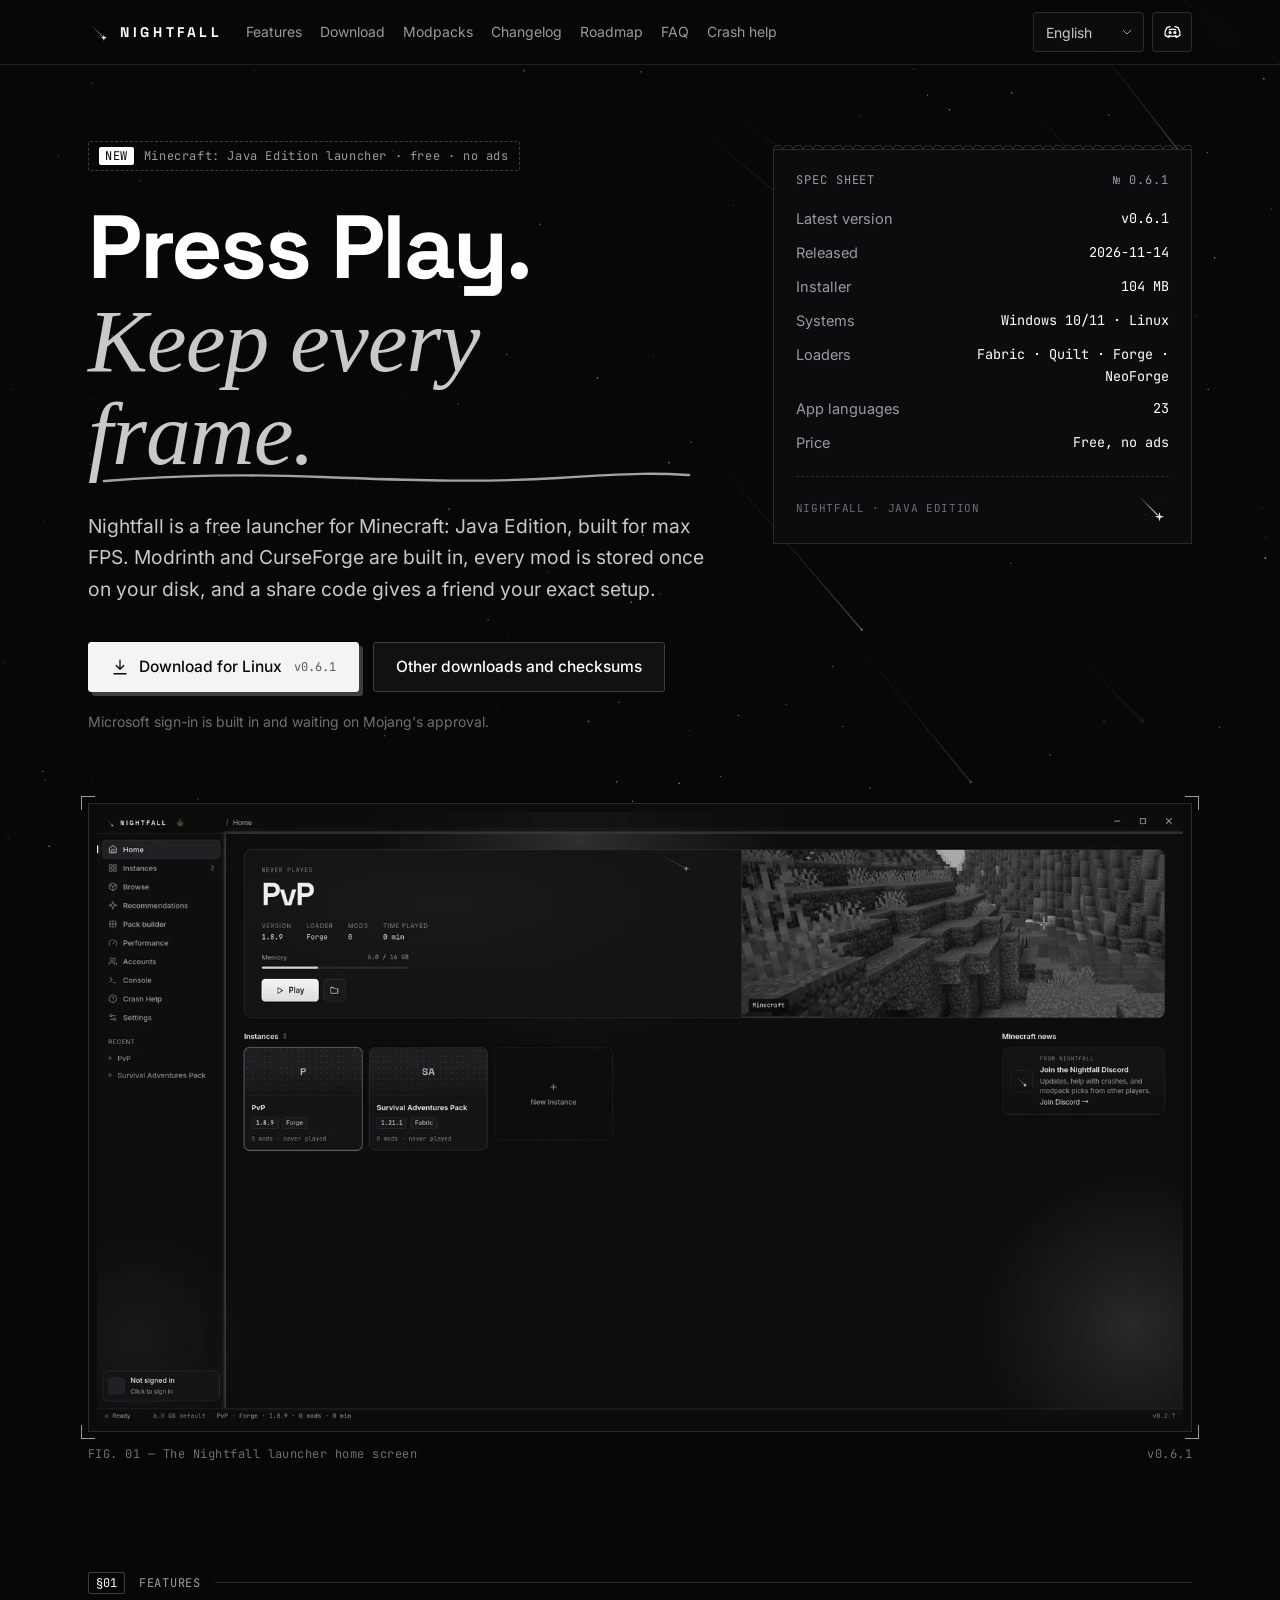
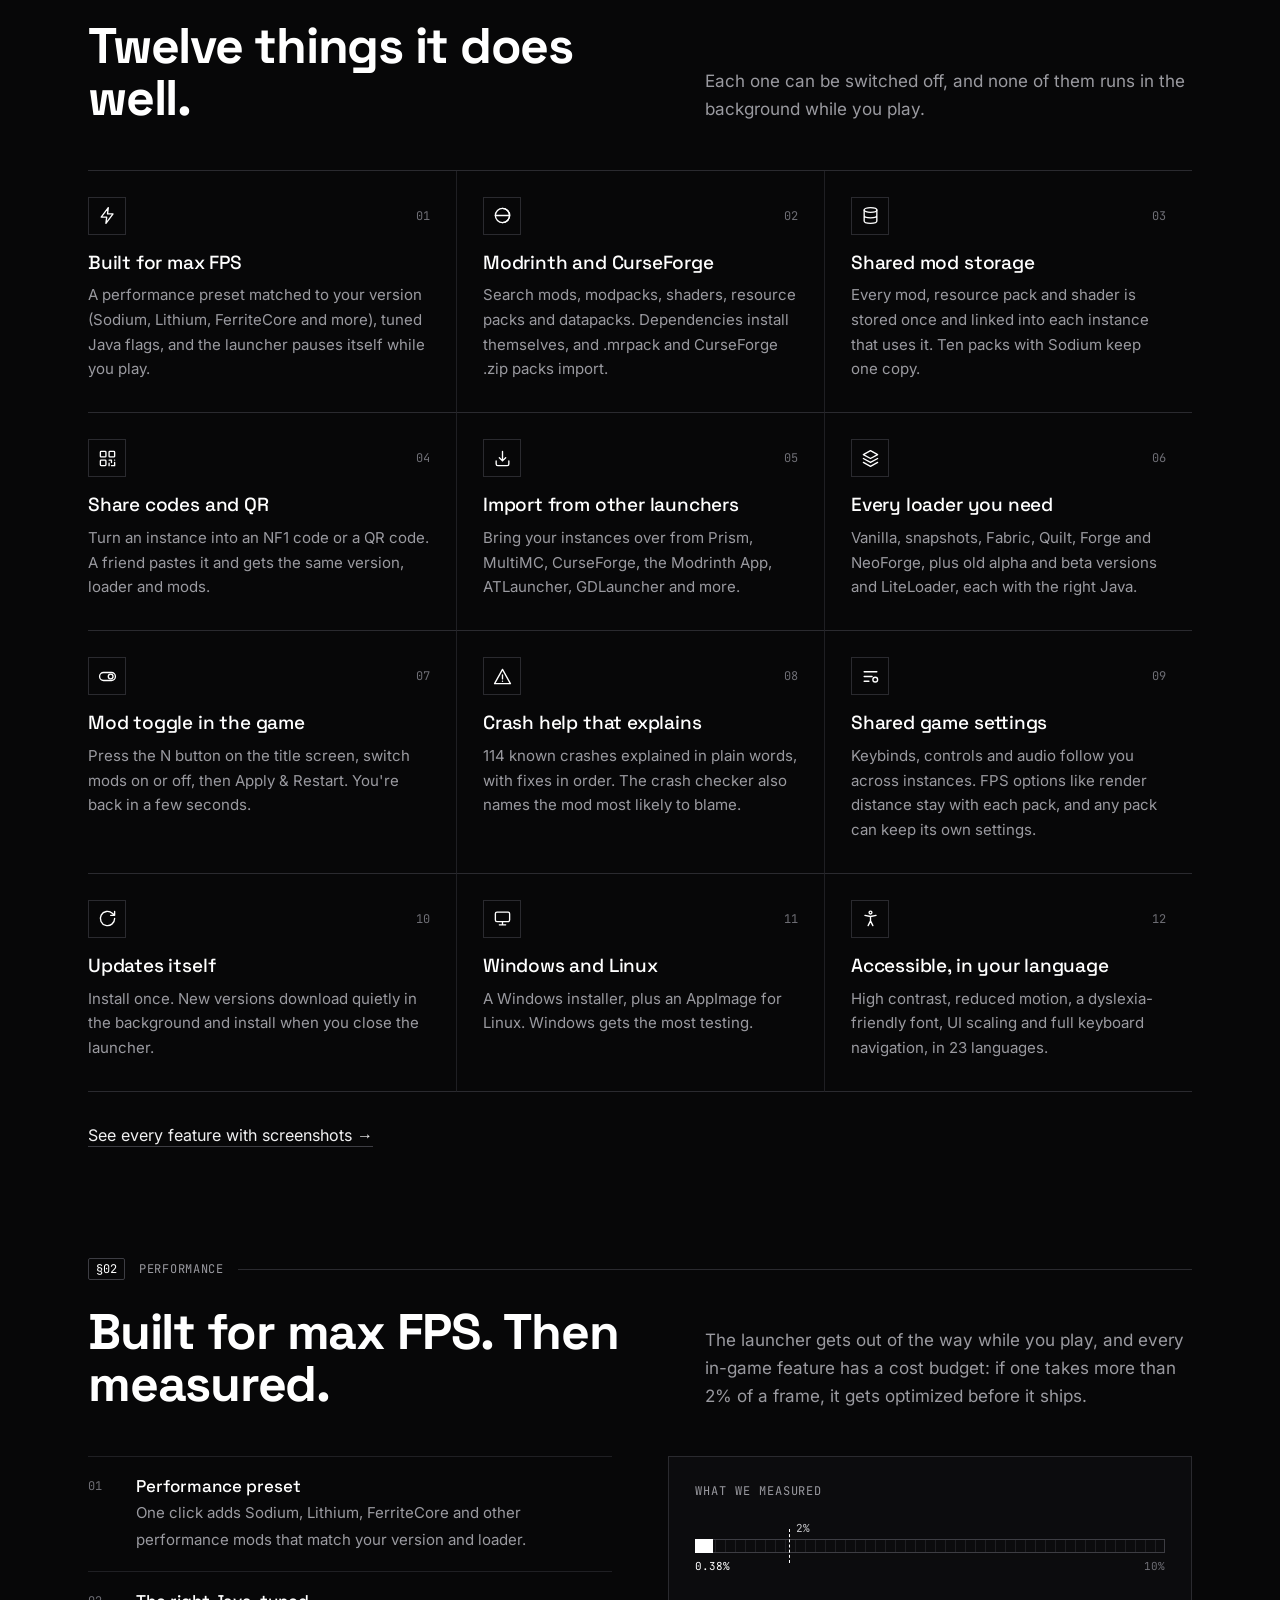
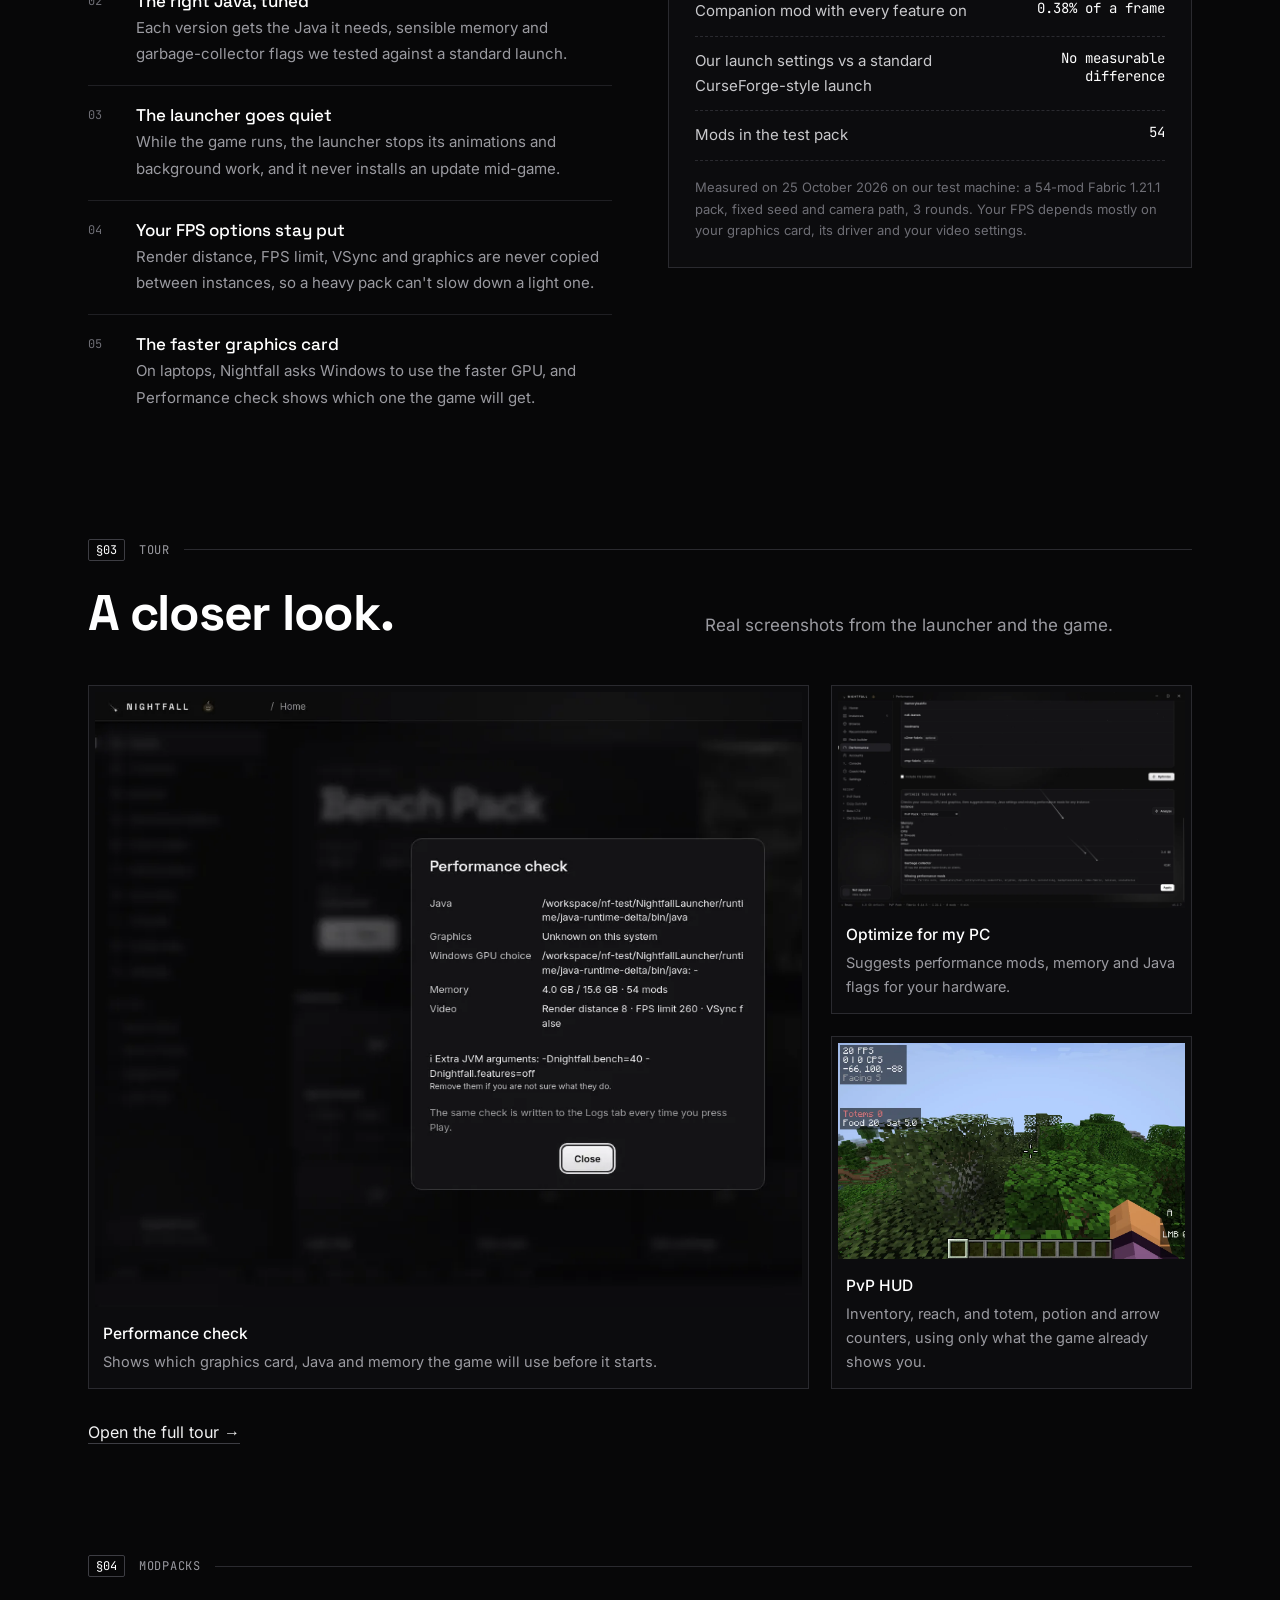
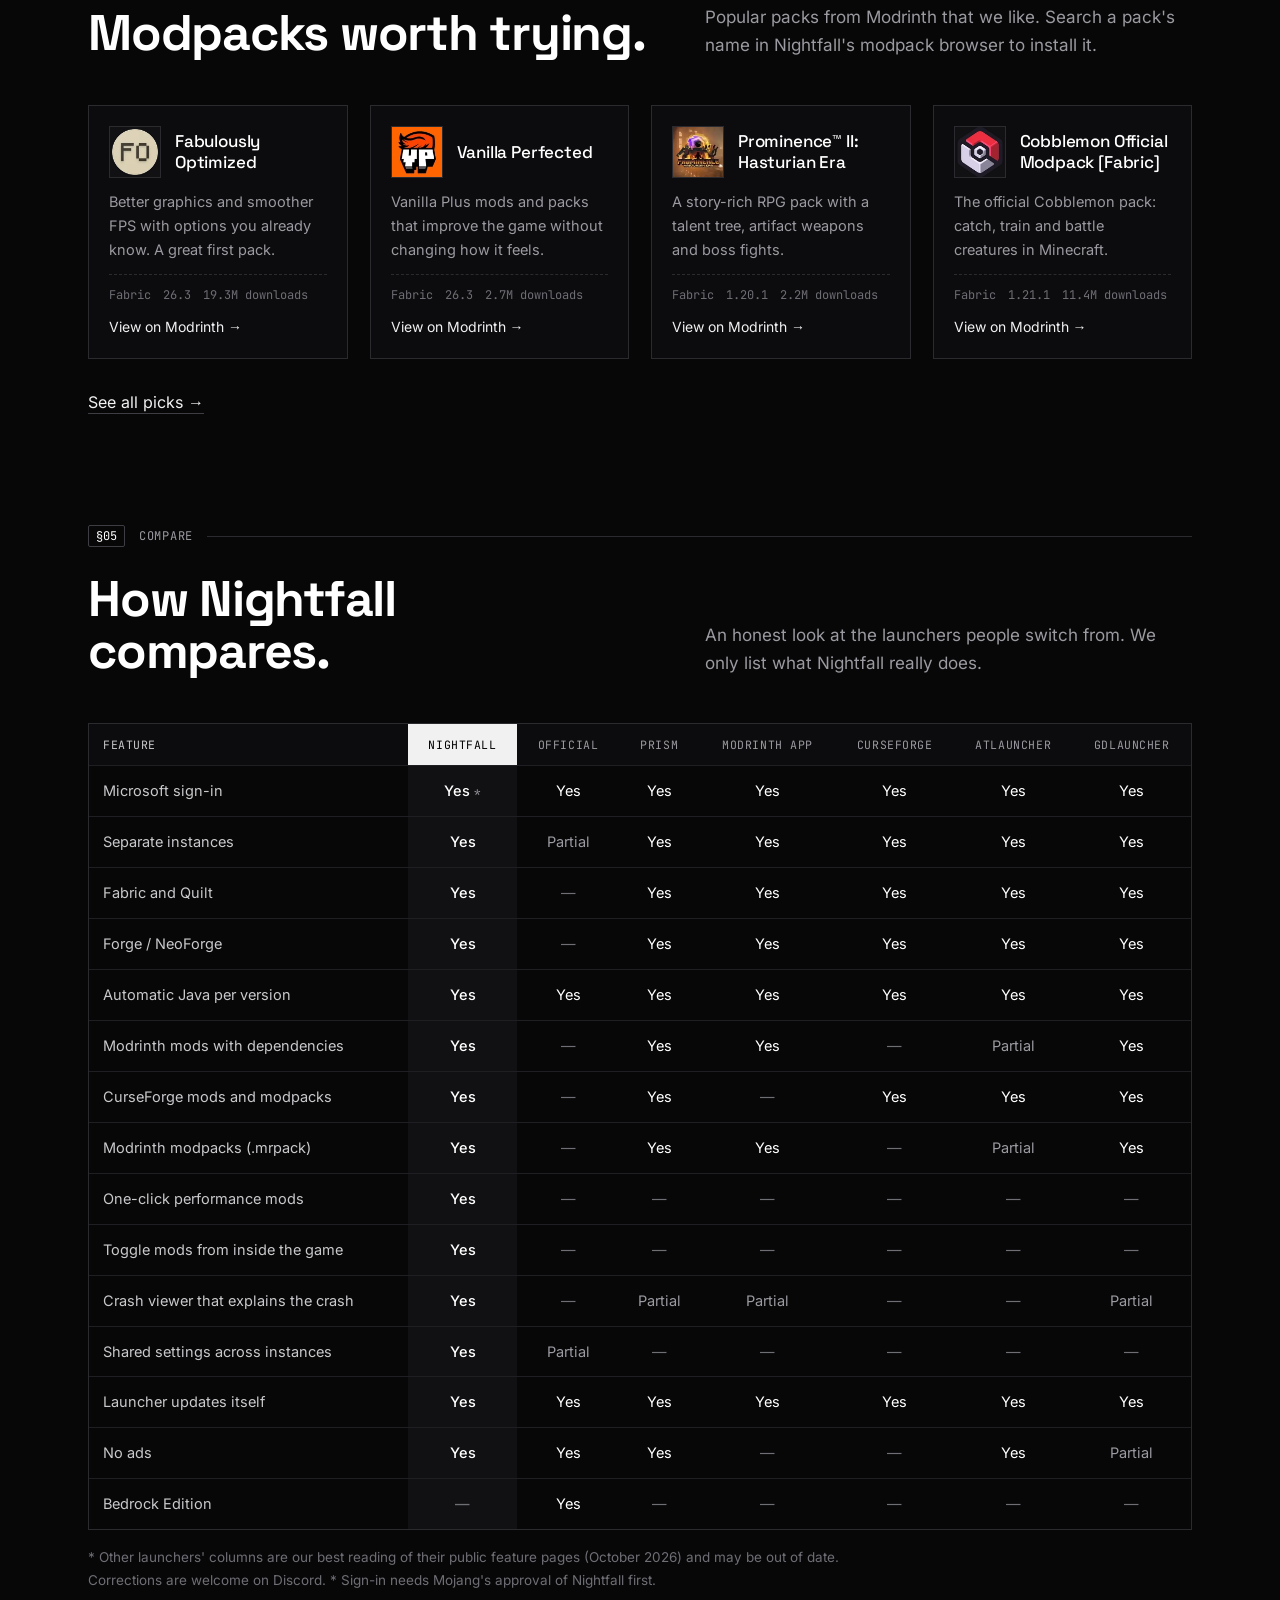
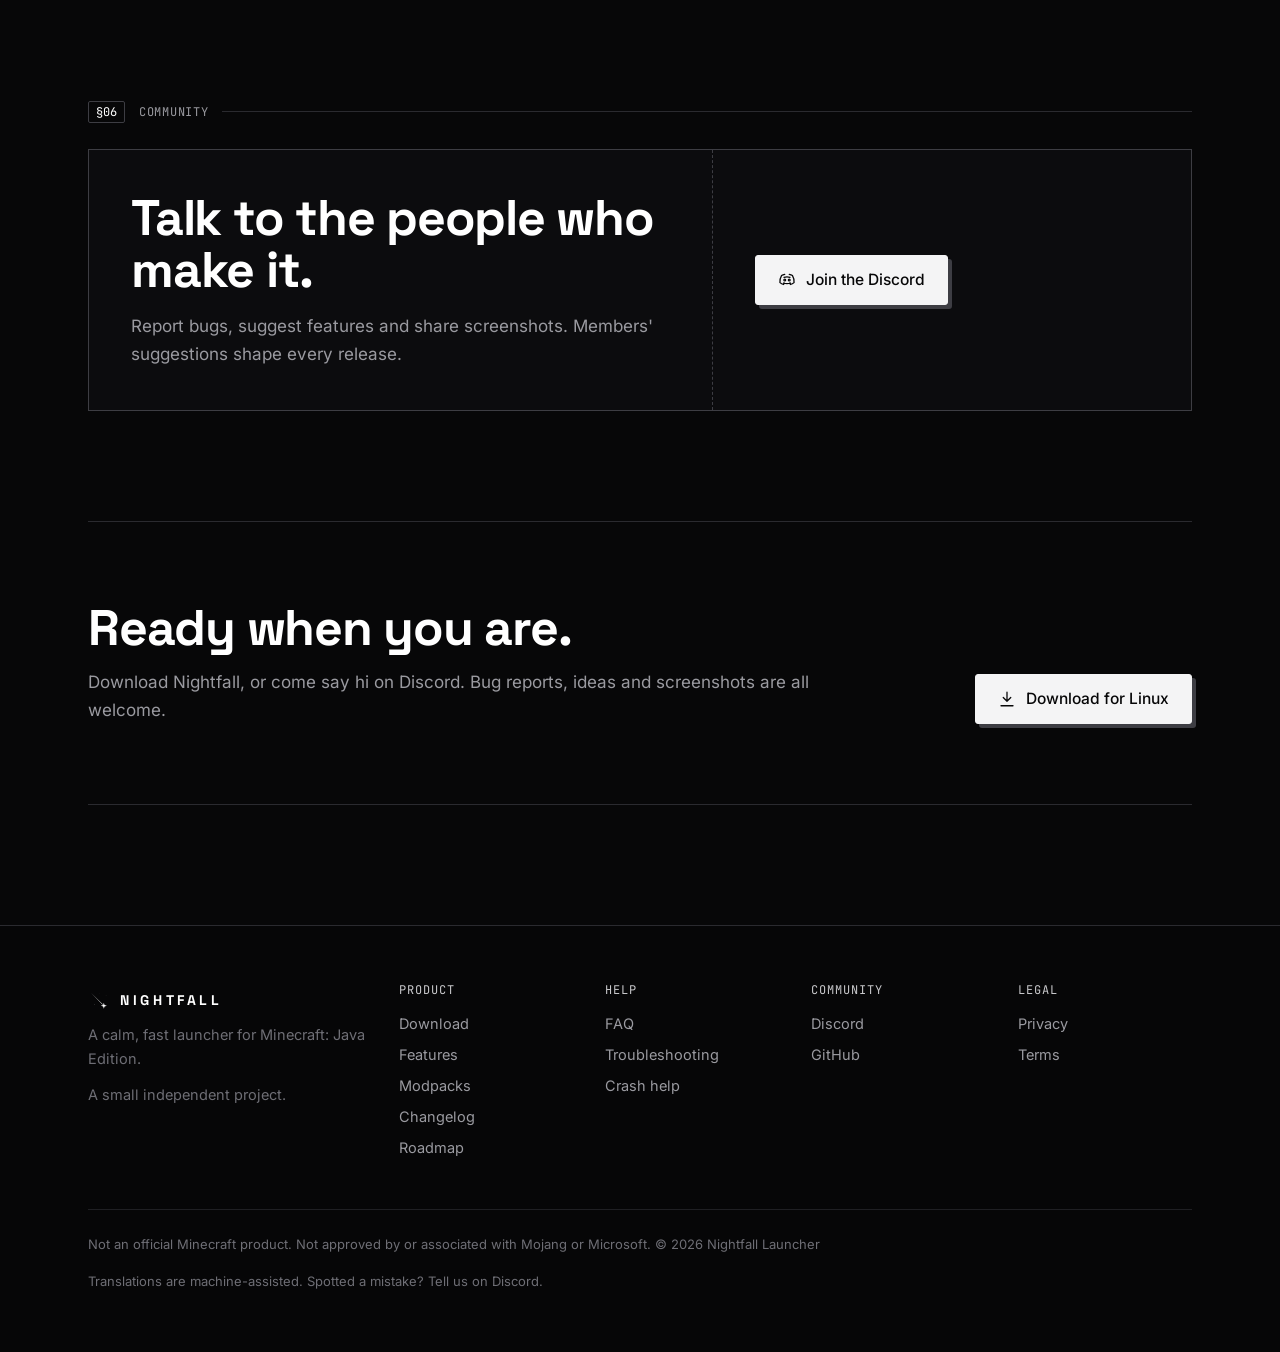
==== index.html @ c8ae4b37 "site: sync from nightfall-launcher-app@84b5c80" ====
<!doctype html>
<html lang="en"><head><meta charset="utf-8"><meta name="viewport" content="width=device-width,initial-scale=1">
<title>Nightfall Launcher — a fast, free Minecraft: Java Edition launcher</title><meta name="description" content="Nightfall is a free, ad-free Minecraft: Java Edition launcher for Windows and Linux with Modrinth and CurseForge built in, shared mod storage, share codes, an FPS doctor and crash help.">
<meta name="theme-color" content="#070708"><meta name="color-scheme" content="dark">
<link rel="icon" href="assets/star.svg" type="image/svg+xml"><link rel="icon" href="favicon.png" sizes="64x64"><link rel="apple-touch-icon" href="apple-touch-icon.png">
<link rel="preload" href="assets/fonts/space-grotesk-latin-700-normal.woff2" as="font" type="font/woff2" crossorigin>
<link rel="preload" href="assets/fonts/inter-latin-400-normal.woff2" as="font" type="font/woff2" crossorigin>
<link rel="stylesheet" href="site.css?v3">
<meta property="og:title" content="Nightfall Launcher — a fast, free Minecraft: Java Edition launcher"><meta property="og:description" content="Nightfall is a free, ad-free Minecraft: Java Edition launcher for Windows and Linux with Modrinth and CurseForge built in, shared mod storage, share codes, an FPS doctor and crash help.">
<meta property="og:image" content="https://crackedrolly.github.io/nightfall-launcher/assets/Nightfall-Launcher-Banner.png"><meta property="og:url" content="https://crackedrolly.github.io/nightfall-launcher/"><meta name="twitter:card" content="summary_large_image">
<link rel="alternate" hreflang="en" href="https://crackedrolly.github.io/nightfall-launcher/?lang=en"><link rel="alternate" hreflang="ro" href="https://crackedrolly.github.io/nightfall-launcher/?lang=ro"><link rel="alternate" hreflang="es" href="https://crackedrolly.github.io/nightfall-launcher/?lang=es"><link rel="alternate" hreflang="pt-BR" href="https://crackedrolly.github.io/nightfall-launcher/?lang=pt-BR"><link rel="alternate" hreflang="de" href="https://crackedrolly.github.io/nightfall-launcher/?lang=de"><link rel="alternate" hreflang="fr" href="https://crackedrolly.github.io/nightfall-launcher/?lang=fr"><link rel="alternate" hreflang="it" href="https://crackedrolly.github.io/nightfall-launcher/?lang=it"><link rel="alternate" hreflang="pl" href="https://crackedrolly.github.io/nightfall-launcher/?lang=pl"><link rel="alternate" hreflang="ru" href="https://crackedrolly.github.io/nightfall-launcher/?lang=ru"><link rel="alternate" hreflang="tr" href="https://crackedrolly.github.io/nightfall-launcher/?lang=tr"><link rel="alternate" hreflang="x-default" href="https://crackedrolly.github.io/nightfall-launcher/">
<script src="assets/i18n.js?v3" defer></script></head>
<body data-title-key="meta.title">
<a class="skip" href="#main" data-i18n="v3.skip">Skip to content</a><nav id="nav"><div class="w">
<a class="brand" href="./" aria-label="Nightfall home"><img src="assets/star.svg" alt="" width="22" height="22"><span>NIGHTFALL</span></a>
<div class="links" id="links"><a href="features.html" data-i18n="nav.features">Features</a><a href="download.html" data-i18n="nav.download">Download</a><a href="modpacks.html" data-i18n="nav.modpacks">Modpacks</a><a href="changelog.html" data-i18n="nav.changelog">Changelog</a><a href="roadmap.html" data-i18n="nav.roadmap">Roadmap</a><a href="faq.html" data-i18n="nav.faq">FAQ</a><a href="crash-help.html" data-i18n="nav.crash">Crash help</a></div>
<div class="right">
<label class="lang"><span class="sr" data-i18n="nav.lang">Language</span><select id="lang" aria-label="Language"><option value="en">English</option><option value="ro">Română (Romanian)</option><option value="es">Español (Spanish)</option><option value="pt-BR">Português (Portuguese, Brazil)</option><option value="de">Deutsch (German)</option><option value="fr">Français (French)</option><option value="it">Italiano (Italian)</option><option value="pl">Polski (Polish)</option><option value="ru">Русский (Russian)</option><option value="tr">Türkçe (Turkish)</option></select></label>
<a class="iconbtn" href="https://discord.gg/PGanscBPUt" rel="noopener" aria-label="Discord" title="Discord"><svg viewBox="0 0 24 24" fill="none" stroke="currentColor" stroke-width="1.7" stroke-linecap="round" stroke-linejoin="round" aria-hidden="true"><path d="M8 8.5c2.6-.9 5.4-.9 8 0M7.5 16c2.9 1.2 6.1 1.2 9 0M9 4.5c-1.6.3-3 .8-4.3 1.6C2.8 9.3 2.3 12.4 2.6 15.5c1.5 1.2 3.1 2 4.8 2.5l1-1.8M15 4.5c1.6.3 3 .8 4.3 1.6 1.9 3.2 2.4 6.3 2.1 9.4-1.5 1.2-3.1 2-4.8 2.5l-1-1.8"/><circle cx="9" cy="12" r="1.2"/><circle cx="15" cy="12" r="1.2"/></svg></a>
<button class="iconbtn menu-btn" id="menu" aria-label="Menu" aria-expanded="false" aria-controls="links"><svg viewBox="0 0 24 24" fill="none" stroke="currentColor" stroke-width="1.7" stroke-linecap="round" stroke-linejoin="round" aria-hidden="true"><path d="M4 7h16M4 12h16M4 17h16"/></svg></button>
</div></div></nav><main id="main"><header class="hero"><div class="w"><div class="hero-grid">
<div><div class="kick rv"><b>NEW</b><span data-i18n="v3.hero.kick">Minecraft: Java Edition launcher · free · no ads</span></div>
<h1 class="rv" data-i18n="v3.hero.title">Press Play.<br><em class="serif">Keep every frame.</em></h1>
<p class="lead rv" data-i18n="v3.hero.lead">Nightfall is a free launcher for Minecraft: Java Edition, built for max FPS. Modrinth and CurseForge are built in, every mod is stored once on your disk, and a share code gives a friend your exact setup.</p>
<div class="rv"><div class="cta"><a class="btn primary dl-main" href="https://github.com/CrackedRolly/nightfall-launcher/releases/download/v0.6.1/Nightfall-Launcher-0.6.1-win-x64.exe"><svg viewBox="0 0 24 24" fill="none" stroke="currentColor" stroke-width="1.7" stroke-linecap="round" stroke-linejoin="round" aria-hidden="true"><path d="M12 3v12m0 0l-5-5m5 5l5-5M4 21h16"/></svg><span class="os-win" data-i18n="v3.dl.win">Download for Windows</span><span class="os-linux" data-i18n="v3.dl.linux" hidden>Download for Linux</span><span class="sub">v<span class="ver">0.6.1</span></span></a>
<a class="btn" href="download.html"><span data-i18n="v3.dl.other">Other downloads and checksums</span></a></div>
<p class="elsewhere" hidden data-i18n="v3.dl.elsewhere">Nightfall runs on Windows and Linux PCs. Open this page on your computer to download it.</p></div>
<p class="fine rv" data-i18n="hero.signin">Microsoft sign-in is built in and waiting on Mojang's approval.</p></div>
<aside class="spec rv" aria-label="Spec sheet"><h2><span data-i18n="v3.spec.title">Spec sheet</span><span>№ <span class="ver">0.6.1</span></span></h2><dl><dt data-i18n="v3.spec.version">Latest version</dt><span class="dots"></span><dd>v<span class="ver">0.6.1</span></dd><dt data-i18n="v3.spec.released">Released</dt><span class="dots"></span><dd><span class="rel-date">2026-11-14</span></dd><dt data-i18n="v3.spec.size">Installer</dt><span class="dots"></span><dd><span class="rel-size">104 MB</span></dd><dt data-i18n="v3.spec.os">Systems</dt><span class="dots"></span><dd><span data-i18n="v3.spec.osv">Windows 10/11 · Linux</span></dd><dt data-i18n="v3.spec.loaders">Loaders</dt><span class="dots"></span><dd>Fabric · Quilt · Forge · NeoForge</dd><dt data-i18n="v3.spec.langs">App languages</dt><span class="dots"></span><dd>23</dd><dt data-i18n="v3.spec.price">Price</dt><span class="dots"></span><dd><span data-i18n="v3.spec.pricev">Free, no ads</span></dd></dl><div class="stamp"><span>Nightfall · Java Edition</span><img src="assets/star.svg" alt="" width="34" height="34"></div></aside></div>
<figure class="frame rv"><i></i><i></i><i></i><i></i><img src="assets/shots/home-029.webp" width="1600" height="900" alt="The Nightfall launcher home screen" data-i18n-alt="hero.shotAlt" fetchpriority="high"></figure>
<div class="cap"><span>FIG. 01 — <span data-i18n="hero.shotAlt">The Nightfall launcher home screen</span></span><span>v0.6.1</span></div>
</div></header><section id="features"><div class="w"><div class="sh rv"><span class="no">§01</span><span class="mono" data-i18n="v3.sec.features">Features</span><i></i></div><div class="head rv"><h2 data-i18n="v3.feat.title">Twelve things it does well.</h2><p data-i18n="v3.feat.sub">Each one can be switched off, and none of them runs in the background while you play.</p></div><div class="flist"><div class="fi rv"><div class="hd"><span class="ic"><svg viewBox="0 0 24 24" fill="none" stroke="currentColor" stroke-width="1.7" stroke-linecap="round" stroke-linejoin="round" aria-hidden="true"><path d="M13 2L4 14h7l-1 8 9-12h-7z"/></svg></span><span class="n">01</span></div><h3 data-i18n="feat.perf.t">Built for max FPS</h3><p data-i18n="feat.perf.d">A performance preset matched to your version (Sodium, Lithium, FerriteCore and more), tuned Java flags, and the launcher pauses itself while you play.</p></div><div class="fi rv"><div class="hd"><span class="ic"><svg viewBox="0 0 24 24" fill="none" stroke="currentColor" stroke-width="1.7" stroke-linecap="round" stroke-linejoin="round" aria-hidden="true"><circle cx="12" cy="12" r="9"/><path d="M12 3a9 9 0 0 1 0 18M3 12h18"/></svg></span><span class="n">02</span></div><h3 data-i18n="feat.modrinth.t">Modrinth and CurseForge</h3><p data-i18n="feat.modrinth.d">Search mods, modpacks, shaders, resource packs and datapacks. Dependencies install themselves, and .mrpack and CurseForge .zip packs import.</p></div><div class="fi rv"><div class="hd"><span class="ic"><svg viewBox="0 0 24 24" fill="none" stroke="currentColor" stroke-width="1.7" stroke-linecap="round" stroke-linejoin="round" aria-hidden="true"><ellipse cx="12" cy="5" rx="8" ry="3"/><path d="M4 5v14c0 1.7 3.6 3 8 3s8-1.3 8-3V5M4 12c0 1.7 3.6 3 8 3s8-1.3 8-3"/></svg></span><span class="n">03</span></div><h3 data-i18n="feat.storage.t">Shared mod storage</h3><p data-i18n="feat.storage.d">Every mod, resource pack and shader is stored once and linked into each instance that uses it. Ten packs with Sodium keep one copy.</p></div><div class="fi rv"><div class="hd"><span class="ic"><svg viewBox="0 0 24 24" fill="none" stroke="currentColor" stroke-width="1.7" stroke-linecap="round" stroke-linejoin="round" aria-hidden="true"><rect x="3" y="3" width="7" height="7" rx="1"/><rect x="14" y="3" width="7" height="7" rx="1"/><rect x="3" y="14" width="7" height="7" rx="1"/><path d="M14 14h3v3M21 14v.01M17 21h4v-4M14 21v-3"/></svg></span><span class="n">04</span></div><h3 data-i18n="feat.share.t">Share codes and QR</h3><p data-i18n="feat.share.d">Turn an instance into an NF1 code or a QR code. A friend pastes it and gets the same version, loader and mods.</p></div><div class="fi rv"><div class="hd"><span class="ic"><svg viewBox="0 0 24 24" fill="none" stroke="currentColor" stroke-width="1.7" stroke-linecap="round" stroke-linejoin="round" aria-hidden="true"><path d="M12 3v12m0 0l-4-4m4 4l4-4"/><path d="M4 15v4a2 2 0 0 0 2 2h12a2 2 0 0 0 2-2v-4"/></svg></span><span class="n">05</span></div><h3 data-i18n="feat.import.t">Import from other launchers</h3><p data-i18n="feat.import.d">Bring your instances over from Prism, MultiMC, CurseForge, the Modrinth App, ATLauncher, GDLauncher and more.</p></div><div class="fi rv"><div class="hd"><span class="ic"><svg viewBox="0 0 24 24" fill="none" stroke="currentColor" stroke-width="1.7" stroke-linecap="round" stroke-linejoin="round" aria-hidden="true"><path d="M12 2l9 5-9 5-9-5z"/><path d="M3 12l9 5 9-5M3 17l9 5 9-5"/></svg></span><span class="n">06</span></div><h3 data-i18n="feat.loaders.t">Every loader you need</h3><p data-i18n="feat.loaders.d">Vanilla, snapshots, Fabric, Quilt, Forge and NeoForge, plus old alpha and beta versions and LiteLoader, each with the right Java.</p></div><div class="fi rv"><div class="hd"><span class="ic"><svg viewBox="0 0 24 24" fill="none" stroke="currentColor" stroke-width="1.7" stroke-linecap="round" stroke-linejoin="round" aria-hidden="true"><rect x="2" y="7" width="20" height="10" rx="5"/><circle cx="16" cy="12" r="3"/></svg></span><span class="n">07</span></div><h3 data-i18n="feat.toggle.t">Mod toggle in the game</h3><p data-i18n="feat.toggle.d">Press the N button on the title screen, switch mods on or off, then Apply & Restart. You're back in a few seconds.</p></div><div class="fi rv"><div class="hd"><span class="ic"><svg viewBox="0 0 24 24" fill="none" stroke="currentColor" stroke-width="1.7" stroke-linecap="round" stroke-linejoin="round" aria-hidden="true"><path d="M12 3l10 18H2z"/><path d="M12 10v5M12 18v.01"/></svg></span><span class="n">08</span></div><h3 data-i18n="feat.crash.t">Crash help that explains</h3><p data-i18n="feat.crash.d">114 known crashes explained in plain words, with fixes in order. The crash checker also names the mod most likely to blame.</p></div><div class="fi rv"><div class="hd"><span class="ic"><svg viewBox="0 0 24 24" fill="none" stroke="currentColor" stroke-width="1.7" stroke-linecap="round" stroke-linejoin="round" aria-hidden="true"><path d="M4 6h16M4 12h10M4 18h6"/><circle cx="18" cy="16" r="3"/></svg></span><span class="n">09</span></div><h3 data-i18n="feat.shared.t">Shared game settings</h3><p data-i18n="feat.shared.d">Keybinds, controls and audio follow you across instances. FPS options like render distance stay with each pack, and any pack can keep its own settings.</p></div><div class="fi rv"><div class="hd"><span class="ic"><svg viewBox="0 0 24 24" fill="none" stroke="currentColor" stroke-width="1.7" stroke-linecap="round" stroke-linejoin="round" aria-hidden="true"><path d="M21 12a9 9 0 1 1-3-6.7L21 8M21 3v5h-5"/></svg></span><span class="n">10</span></div><h3 data-i18n="feat.update.t">Updates itself</h3><p data-i18n="feat.update.d">Install once. New versions download quietly in the background and install when you close the launcher.</p></div><div class="fi rv"><div class="hd"><span class="ic"><svg viewBox="0 0 24 24" fill="none" stroke="currentColor" stroke-width="1.7" stroke-linecap="round" stroke-linejoin="round" aria-hidden="true"><rect x="3" y="4" width="18" height="12" rx="2"/><path d="M8 20h8M12 16v4"/></svg></span><span class="n">11</span></div><h3 data-i18n="feat.linux.t">Windows and Linux</h3><p data-i18n="feat.linux.d">A Windows installer, plus an AppImage for Linux. Windows gets the most testing.</p></div><div class="fi rv"><div class="hd"><span class="ic"><svg viewBox="0 0 24 24" fill="none" stroke="currentColor" stroke-width="1.7" stroke-linecap="round" stroke-linejoin="round" aria-hidden="true"><circle cx="12" cy="4.5" r="1.8"/><path d="M5 8l7 1.5L19 8M12 9.5V15l-3 6M12 15l3 6"/></svg></span><span class="n">12</span></div><h3 data-i18n="feat.access.t">Accessible, in your language</h3><p data-i18n="feat.access.d">High contrast, reduced motion, a dyslexia-friendly font, UI scaling and full keyboard navigation, in 23 languages.</p></div></div>
<p class="more rv"><a class="lnk arrow" href="features.html" data-i18n="v3.feat.all">See every feature with screenshots</a></p></div></section><section id="fps"><div class="w"><div class="sh rv"><span class="no">§02</span><span class="mono" data-i18n="v3.sec.fps">Performance</span><i></i></div><div class="head rv"><h2 data-i18n="v3.fps.title">Built for max FPS. Then measured.</h2><p data-i18n="v3.fps.lead">The launcher gets out of the way while you play, and every in-game feature has a cost budget: if one takes more than 2% of a frame, it gets optimized before it ships.</p></div>
<div class="fps"><ol class="plist rv"><li><b data-i18n="v3.fps.p1.t">Performance preset</b><span data-i18n="v3.fps.p1.d">One click adds Sodium, Lithium, FerriteCore and other performance mods that match your version and loader.</span></li><li><b data-i18n="v3.fps.p2.t">The right Java, tuned</b><span data-i18n="v3.fps.p2.d">Each version gets the Java it needs, sensible memory and garbage-collector flags we tested against a standard launch.</span></li><li><b data-i18n="v3.fps.p3.t">The launcher goes quiet</b><span data-i18n="v3.fps.p3.d">While the game runs, the launcher stops its animations and background work, and it never installs an update mid-game.</span></li><li><b data-i18n="v3.fps.p4.t">Your FPS options stay put</b><span data-i18n="v3.fps.p4.d">Render distance, FPS limit, VSync and graphics are never copied between instances, so a heavy pack can't slow down a light one.</span></li><li><b data-i18n="v3.fps.p5.t">The faster graphics card</b><span data-i18n="v3.fps.p5.d">On laptops, Nightfall asks Windows to use the faster GPU, and Performance check shows which one the game will get.</span></li></ol>
<div class="lab rv"><h3 data-i18n="v3.fps.m.title">What we measured</h3>
<div class="ruler" aria-hidden="true"><div class="track"></div><div class="used"></div><div class="budget"><span>2%</span></div><span class="usedl">0.38%</span><span class="end">10%</span></div>
<div class="row"><span data-i18n="v3.fps.m1">Companion mod with every feature on</span><b data-i18n="v3.fps.m1v">0.38% of a frame</b></div>
<div class="row"><span data-i18n="v3.fps.m2">Our launch settings vs a standard CurseForge-style launch</span><b data-i18n="v3.fps.m2v">No measurable difference</b></div>
<div class="row"><span data-i18n="v3.fps.m3">Mods in the test pack</span><b>54</b></div>
<p class="note" data-i18n="v3.fps.note">Measured on 25 October 2026 on our test machine: a 54-mod Fabric 1.21.1 pack, fixed seed and camera path, 3 rounds. Your FPS depends mostly on your graphics card, its driver and your video settings.</p></div></div></div></section><section id="tour"><div class="w"><div class="sh rv"><span class="no">§03</span><span class="mono" data-i18n="v3.sec.tour">Tour</span><i></i></div><div class="head rv"><h2 data-i18n="v3.tour.title">A closer look.</h2><p data-i18n="tour.sub">Real screenshots from the launcher and the game.</p></div>
<div class="strip lead"><figure class="rv"><img src="assets/shots/tour/perfcheck.webp" loading="lazy" width="1440" height="900" alt="Performance check" data-i18n-alt="tour.perfcheck.t"><figcaption><b data-i18n="tour.perfcheck.t">Performance check</b><span data-i18n="tour.perfcheck.d">Shows which graphics card, Java and memory the game will use before it starts.</span></figcaption></figure><figure class="rv"><img src="assets/shots/tour/optimize.webp" loading="lazy" width="1440" height="900" alt="Optimize for my PC" data-i18n-alt="tour.optimize.t"><figcaption><b data-i18n="tour.optimize.t">Optimize for my PC</b><span data-i18n="tour.optimize.d">Suggests performance mods, memory and Java flags for your hardware.</span></figcaption></figure><figure class="rv"><img src="assets/shots/tour/pvphud.webp" loading="lazy" width="1440" height="900" alt="PvP HUD" data-i18n-alt="tour.pvphud.t"><figcaption><b data-i18n="tour.pvphud.t">PvP HUD</b><span data-i18n="tour.pvphud.d">Inventory, reach, and totem, potion and arrow counters, using only what the game already shows you.</span></figcaption></figure></div>
<p class="more rv"><a class="lnk arrow" href="features.html" data-i18n="v3.tour.more">Open the full tour</a></p></div></section><section id="modpacks"><div class="w"><div class="sh rv"><span class="no">§04</span><span class="mono" data-i18n="v3.sec.modpacks">Modpacks</span><i></i></div><div class="head rv"><h2 data-i18n="v3.mp.title">Modpacks worth trying.</h2><p data-i18n="v3.mp.sub">Popular packs from Modrinth that we like. Search a pack's name in Nightfall's modpack browser to install it.</p></div>
<div class="packs"><a class="pack rv" href="https://modrinth.com/modpack/fabulously-optimized" rel="noopener" data-slug="fabulously-optimized"><div class="top"><img src="assets/packs/fabulously-optimized.webp" width="52" height="52" alt="" loading="lazy"><h3>Fabulously Optimized</h3></div>
<p data-i18n="v3.mp.fo">Better graphics and smoother FPS with options you already know. A great first pack.</p><div class="meta"><span class="ld">Fabric</span><span class="gv">26.3</span><span><span class="dls">19.3M</span> <span data-i18n="v3.mp.dls">downloads</span></span></div>
<span class="go arrow" data-i18n="v3.mp.open">View on Modrinth</span></a><a class="pack rv" href="https://modrinth.com/modpack/vanilla-perfected" rel="noopener" data-slug="vanilla-perfected"><div class="top"><img src="assets/packs/vanilla-perfected.webp" width="52" height="52" alt="" loading="lazy"><h3>Vanilla Perfected</h3></div>
<p data-i18n="v3.mp.vp">Vanilla Plus mods and packs that improve the game without changing how it feels.</p><div class="meta"><span class="ld">Fabric</span><span class="gv">26.3</span><span><span class="dls">2.7M</span> <span data-i18n="v3.mp.dls">downloads</span></span></div>
<span class="go arrow" data-i18n="v3.mp.open">View on Modrinth</span></a><a class="pack rv" href="https://modrinth.com/modpack/prominence-2-fabric" rel="noopener" data-slug="prominence-2-fabric"><div class="top"><img src="assets/packs/prominence-2-fabric.webp" width="52" height="52" alt="" loading="lazy"><h3>Prominence™ II: Hasturian Era</h3></div>
<p data-i18n="v3.mp.prom">A story-rich RPG pack with a talent tree, artifact weapons and boss fights.</p><div class="meta"><span class="ld">Fabric</span><span class="gv">1.20.1</span><span><span class="dls">2.2M</span> <span data-i18n="v3.mp.dls">downloads</span></span></div>
<span class="go arrow" data-i18n="v3.mp.open">View on Modrinth</span></a><a class="pack rv" href="https://modrinth.com/modpack/cobblemon-fabric" rel="noopener" data-slug="cobblemon-fabric"><div class="top"><img src="assets/packs/cobblemon-fabric.webp" width="52" height="52" alt="" loading="lazy"><h3>Cobblemon Official Modpack [Fabric]</h3></div>
<p data-i18n="v3.mp.cobble">The official Cobblemon pack: catch, train and battle creatures in Minecraft.</p><div class="meta"><span class="ld">Fabric</span><span class="gv">1.21.1</span><span><span class="dls">11.4M</span> <span data-i18n="v3.mp.dls">downloads</span></span></div>
<span class="go arrow" data-i18n="v3.mp.open">View on Modrinth</span></a></div>
<p class="more rv"><a class="lnk arrow" href="modpacks.html" data-i18n="v3.mp.more">See all picks</a></p></div></section><section id="compare"><div class="w"><div class="sh rv"><span class="no">§05</span><span class="mono" data-i18n="v3.sec.compare">Compare</span><i></i></div><div class="head rv"><h2 data-i18n="cmp.title">How Nightfall compares.</h2><p data-i18n="cmp.sub">An honest look at the launchers people switch from. We only list what Nightfall really does.</p></div>
<div class="tbl rv" tabindex="0" role="region" aria-label="How Nightfall compares."><table><thead><tr><th scope="col" data-i18n="cmp.feature">Feature</th><th class=nf scope="col">Nightfall</th><th scope="col">Official</th><th scope="col">Prism</th><th scope="col">Modrinth App</th><th scope="col">CurseForge</th><th scope="col">ATLauncher</th><th scope="col">GDLauncher</th></tr></thead><tbody><tr><th scope="row" data-i18n="cmp.r.signin">Microsoft sign-in</th><td class="nf"><span class="y" data-i18n="cmp.yes">Yes</span><span class="soon">*</span></td><td><span class="y" data-i18n="cmp.yes">Yes</span></td><td><span class="y" data-i18n="cmp.yes">Yes</span></td><td><span class="y" data-i18n="cmp.yes">Yes</span></td><td><span class="y" data-i18n="cmp.yes">Yes</span></td><td><span class="y" data-i18n="cmp.yes">Yes</span></td><td><span class="y" data-i18n="cmp.yes">Yes</span></td></tr><tr><th scope="row" data-i18n="cmp.r.instances">Separate instances</th><td class="nf"><span class="y" data-i18n="cmp.yes">Yes</span></td><td><span class="p" data-i18n="cmp.partial">Partial</span></td><td><span class="y" data-i18n="cmp.yes">Yes</span></td><td><span class="y" data-i18n="cmp.yes">Yes</span></td><td><span class="y" data-i18n="cmp.yes">Yes</span></td><td><span class="y" data-i18n="cmp.yes">Yes</span></td><td><span class="y" data-i18n="cmp.yes">Yes</span></td></tr><tr><th scope="row" data-i18n="cmp.r.fabric">Fabric and Quilt</th><td class="nf"><span class="y" data-i18n="cmp.yes">Yes</span></td><td><span class="n">—</span></td><td><span class="y" data-i18n="cmp.yes">Yes</span></td><td><span class="y" data-i18n="cmp.yes">Yes</span></td><td><span class="y" data-i18n="cmp.yes">Yes</span></td><td><span class="y" data-i18n="cmp.yes">Yes</span></td><td><span class="y" data-i18n="cmp.yes">Yes</span></td></tr><tr><th scope="row" data-i18n="cmp.r.forge">Forge / NeoForge</th><td class="nf"><span class="y" data-i18n="cmp.yes">Yes</span></td><td><span class="n">—</span></td><td><span class="y" data-i18n="cmp.yes">Yes</span></td><td><span class="y" data-i18n="cmp.yes">Yes</span></td><td><span class="y" data-i18n="cmp.yes">Yes</span></td><td><span class="y" data-i18n="cmp.yes">Yes</span></td><td><span class="y" data-i18n="cmp.yes">Yes</span></td></tr><tr><th scope="row" data-i18n="cmp.r.java">Automatic Java per version</th><td class="nf"><span class="y" data-i18n="cmp.yes">Yes</span></td><td><span class="y" data-i18n="cmp.yes">Yes</span></td><td><span class="y" data-i18n="cmp.yes">Yes</span></td><td><span class="y" data-i18n="cmp.yes">Yes</span></td><td><span class="y" data-i18n="cmp.yes">Yes</span></td><td><span class="y" data-i18n="cmp.yes">Yes</span></td><td><span class="y" data-i18n="cmp.yes">Yes</span></td></tr><tr><th scope="row" data-i18n="cmp.r.modrinth">Modrinth mods with dependencies</th><td class="nf"><span class="y" data-i18n="cmp.yes">Yes</span></td><td><span class="n">—</span></td><td><span class="y" data-i18n="cmp.yes">Yes</span></td><td><span class="y" data-i18n="cmp.yes">Yes</span></td><td><span class="n">—</span></td><td><span class="p" data-i18n="cmp.partial">Partial</span></td><td><span class="y" data-i18n="cmp.yes">Yes</span></td></tr><tr><th scope="row" data-i18n="cmp.r.curseforge">CurseForge mods and modpacks</th><td class="nf"><span class="y" data-i18n="cmp.yes">Yes</span></td><td><span class="n">—</span></td><td><span class="y" data-i18n="cmp.yes">Yes</span></td><td><span class="n">—</span></td><td><span class="y" data-i18n="cmp.yes">Yes</span></td><td><span class="y" data-i18n="cmp.yes">Yes</span></td><td><span class="y" data-i18n="cmp.yes">Yes</span></td></tr><tr><th scope="row" data-i18n="cmp.r.mrpack">Modrinth modpacks (.mrpack)</th><td class="nf"><span class="y" data-i18n="cmp.yes">Yes</span></td><td><span class="n">—</span></td><td><span class="y" data-i18n="cmp.yes">Yes</span></td><td><span class="y" data-i18n="cmp.yes">Yes</span></td><td><span class="n">—</span></td><td><span class="p" data-i18n="cmp.partial">Partial</span></td><td><span class="y" data-i18n="cmp.yes">Yes</span></td></tr><tr><th scope="row" data-i18n="cmp.r.perf">One-click performance mods</th><td class="nf"><span class="y" data-i18n="cmp.yes">Yes</span></td><td><span class="n">—</span></td><td><span class="n">—</span></td><td><span class="n">—</span></td><td><span class="n">—</span></td><td><span class="n">—</span></td><td><span class="n">—</span></td></tr><tr><th scope="row" data-i18n="cmp.r.toggle">Toggle mods from inside the game</th><td class="nf"><span class="y" data-i18n="cmp.yes">Yes</span></td><td><span class="n">—</span></td><td><span class="n">—</span></td><td><span class="n">—</span></td><td><span class="n">—</span></td><td><span class="n">—</span></td><td><span class="n">—</span></td></tr><tr><th scope="row" data-i18n="cmp.r.crash">Crash viewer that explains the crash</th><td class="nf"><span class="y" data-i18n="cmp.yes">Yes</span></td><td><span class="n">—</span></td><td><span class="p" data-i18n="cmp.partial">Partial</span></td><td><span class="p" data-i18n="cmp.partial">Partial</span></td><td><span class="n">—</span></td><td><span class="n">—</span></td><td><span class="p" data-i18n="cmp.partial">Partial</span></td></tr><tr><th scope="row" data-i18n="cmp.r.shared">Shared settings across instances</th><td class="nf"><span class="y" data-i18n="cmp.yes">Yes</span></td><td><span class="p" data-i18n="cmp.partial">Partial</span></td><td><span class="n">—</span></td><td><span class="n">—</span></td><td><span class="n">—</span></td><td><span class="n">—</span></td><td><span class="n">—</span></td></tr><tr><th scope="row" data-i18n="cmp.r.update">Launcher updates itself</th><td class="nf"><span class="y" data-i18n="cmp.yes">Yes</span></td><td><span class="y" data-i18n="cmp.yes">Yes</span></td><td><span class="y" data-i18n="cmp.yes">Yes</span></td><td><span class="y" data-i18n="cmp.yes">Yes</span></td><td><span class="y" data-i18n="cmp.yes">Yes</span></td><td><span class="y" data-i18n="cmp.yes">Yes</span></td><td><span class="y" data-i18n="cmp.yes">Yes</span></td></tr><tr><th scope="row" data-i18n="cmp.r.ads">No ads</th><td class="nf"><span class="y" data-i18n="cmp.yes">Yes</span></td><td><span class="y" data-i18n="cmp.yes">Yes</span></td><td><span class="y" data-i18n="cmp.yes">Yes</span></td><td><span class="n">—</span></td><td><span class="n">—</span></td><td><span class="y" data-i18n="cmp.yes">Yes</span></td><td><span class="p" data-i18n="cmp.partial">Partial</span></td></tr><tr><th scope="row" data-i18n="cmp.r.bedrock">Bedrock Edition</th><td class="nf"><span class="n">—</span></td><td><span class="y" data-i18n="cmp.yes">Yes</span></td><td><span class="n">—</span></td><td><span class="n">—</span></td><td><span class="n">—</span></td><td><span class="n">—</span></td><td><span class="n">—</span></td></tr></tbody></table></div>
<p class="note">* <span data-i18n="cmp.note">Other launchers' columns are our best reading of their public feature pages (October 2026) and may be out of date. Corrections are welcome on Discord. * Sign-in needs Mojang's approval of Nightfall first.</span></p></div></section><section id="community"><div class="w"><div class="sh rv"><span class="no">§06</span><span class="mono" data-i18n="v3.sec.community">Community</span><i></i></div><div class="dc rv">
<div><h2 data-i18n="v3.dc.title">Talk to the people who make it.</h2><p data-i18n="v3.dc.text">Report bugs, suggest features and share screenshots. Members' suggestions shape every release.</p></div>
<div class="side"><div class="count" id="dc-count" hidden><div class="on"><b id="dc-on">0</b><span data-i18n="v3.dc.online">online now</span></div><div><b id="dc-all">0</b><span data-i18n="v3.dc.members">members</span></div></div>
<div><a class="btn primary" href="https://discord.gg/PGanscBPUt" rel="noopener"><svg viewBox="0 0 24 24" fill="none" stroke="currentColor" stroke-width="1.7" stroke-linecap="round" stroke-linejoin="round" aria-hidden="true"><path d="M8 8.5c2.6-.9 5.4-.9 8 0M7.5 16c2.9 1.2 6.1 1.2 9 0M9 4.5c-1.6.3-3 .8-4.3 1.6C2.8 9.3 2.3 12.4 2.6 15.5c1.5 1.2 3.1 2 4.8 2.5l1-1.8M15 4.5c1.6.3 3 .8 4.3 1.6 1.9 3.2 2.4 6.3 2.1 9.4-1.5 1.2-3.1 2-4.8 2.5l-1-1.8"/><circle cx="9" cy="12" r="1.2"/><circle cx="15" cy="12" r="1.2"/></svg><span data-i18n="v3.dc.join">Join the Discord</span></a></div></div>
</div></div></section><section><div class="w"><div class="band rv"><div><h2 data-i18n="band.title">Ready when you are.</h2><p data-i18n="band.text">Download Nightfall, or come say hi on Discord. Bug reports, ideas and screenshots are all welcome.</p></div>
<div class="cta"><a class="btn primary dl-main" href="https://github.com/CrackedRolly/nightfall-launcher/releases/download/v0.6.1/Nightfall-Launcher-0.6.1-win-x64.exe"><svg viewBox="0 0 24 24" fill="none" stroke="currentColor" stroke-width="1.7" stroke-linecap="round" stroke-linejoin="round" aria-hidden="true"><path d="M12 3v12m0 0l-5-5m5 5l5-5M4 21h16"/></svg><span class="os-win" data-i18n="v3.dl.win">Download for Windows</span><span class="os-linux" data-i18n="v3.dl.linux" hidden>Download for Linux</span></a></div></div></div></section></main><footer><div class="w">
<div><a class="brand" href="./"><img src="assets/star.svg" alt="" width="22" height="22"><span>NIGHTFALL</span></a><p data-i18n="foot.tagline">A calm, fast launcher for Minecraft: Java Edition.</p><p data-i18n="v3.foot.made">A small independent project.</p></div>
<div><h4 data-i18n="foot.product">Product</h4><a href="download.html" data-i18n="nav.download">Download</a><a href="features.html" data-i18n="nav.features">Features</a><a href="modpacks.html" data-i18n="nav.modpacks">Modpacks</a><a href="changelog.html" data-i18n="nav.changelog">Changelog</a><a href="roadmap.html" data-i18n="nav.roadmap">Roadmap</a></div>
<div><h4 data-i18n="v3.foot.help">Help</h4><a href="faq.html" data-i18n="nav.faq">FAQ</a><a href="faq.html#troubleshooting" data-i18n="v3.ts.title">Troubleshooting</a><a href="crash-help.html" data-i18n="nav.crash">Crash help</a></div>
<div><h4 data-i18n="foot.community">Community</h4><a href="https://discord.gg/PGanscBPUt" rel="noopener">Discord</a><a href="https://github.com/CrackedRolly/nightfall-launcher" rel="noopener">GitHub</a></div>
<div><h4 data-i18n="foot.legal">Legal</h4><a href="privacy.html" data-i18n="foot.privacy">Privacy</a><a href="terms.html" data-i18n="foot.terms">Terms</a></div>
<div class="fine"><span><span data-i18n="foot.disclaimer">Not an official Minecraft product. Not approved by or associated with Mojang or Microsoft.</span> © 2026 Nightfall Launcher</span><span data-i18n="foot.translated">Translations are machine-assisted. Spotted a mistake? Tell us on Discord.</span></div>
</div></footer>
<div class="lb" id="lb" role="dialog" aria-modal="true" aria-label="Screenshot"><img alt=""></div>
<script src="assets/site.js?v3" defer></script>
<script src="assets/meteors.js?v3" defer></script>
</body></html>
---- site.css ----
/* Nightfall site v3 — "night logbook". Black, grays, white. No gradients except the meteors. */
@font-face{font-family:Inter;src:url(assets/fonts/inter-latin-400-normal.woff2) format("woff2");font-weight:400;font-display:swap;unicode-range:U+0000-00FF,U+0131,U+0152-0153,U+02BB-02BC,U+02C6,U+02DA,U+02DC,U+2000-206F,U+20AC,U+2122,U+2191,U+2193,U+2212,U+2215,U+FEFF,U+FFFD}
@font-face{font-family:Inter;src:url(assets/fonts/inter-latin-500-normal.woff2) format("woff2");font-weight:500;font-display:swap;unicode-range:U+0000-00FF,U+0131,U+0152-0153,U+02BB-02BC,U+02C6,U+02DA,U+02DC,U+2000-206F,U+20AC,U+2122,U+2191,U+2193,U+2212,U+2215,U+FEFF,U+FFFD}
@font-face{font-family:Inter;src:url(assets/fonts/inter-latin-600-normal.woff2) format("woff2");font-weight:600;font-display:swap;unicode-range:U+0000-00FF,U+0131,U+0152-0153,U+02BB-02BC,U+02C6,U+02DA,U+02DC,U+2000-206F,U+20AC,U+2122,U+2191,U+2193,U+2212,U+2215,U+FEFF,U+FFFD}
@font-face{font-family:Inter;src:url(assets/fonts/inter-latin-ext-400-normal.woff2) format("woff2");font-weight:400;font-display:swap;unicode-range:U+0100-02AF,U+0304,U+0308,U+0329,U+1E00-1E9F,U+1EF2-1EFF,U+2020,U+20A0-20AB,U+20AD-20C0,U+2113,U+2C60-2C7F,U+A720-A7FF}
@font-face{font-family:Inter;src:url(assets/fonts/inter-latin-ext-500-normal.woff2) format("woff2");font-weight:500;font-display:swap;unicode-range:U+0100-02AF,U+0304,U+0308,U+0329,U+1E00-1E9F,U+1EF2-1EFF,U+2020,U+20A0-20AB,U+20AD-20C0,U+2113,U+2C60-2C7F,U+A720-A7FF}
@font-face{font-family:Inter;src:url(assets/fonts/inter-latin-ext-600-normal.woff2) format("woff2");font-weight:600;font-display:swap;unicode-range:U+0100-02AF,U+0304,U+0308,U+0329,U+1E00-1E9F,U+1EF2-1EFF,U+2020,U+20A0-20AB,U+20AD-20C0,U+2113,U+2C60-2C7F,U+A720-A7FF}
@font-face{font-family:Inter;src:url(assets/fonts/inter-cyrillic-400-normal.woff2) format("woff2");font-weight:400;font-display:swap;unicode-range:U+0301,U+0400-045F,U+0490-0491,U+04B0-04B1,U+2116}
@font-face{font-family:Inter;src:url(assets/fonts/inter-cyrillic-500-normal.woff2) format("woff2");font-weight:500;font-display:swap;unicode-range:U+0301,U+0400-045F,U+0490-0491,U+04B0-04B1,U+2116}
@font-face{font-family:Inter;src:url(assets/fonts/inter-cyrillic-600-normal.woff2) format("woff2");font-weight:600;font-display:swap;unicode-range:U+0301,U+0400-045F,U+0490-0491,U+04B0-04B1,U+2116}
@font-face{font-family:Inter;src:url(assets/fonts/inter-cyrillic-700-normal.woff2) format("woff2");font-weight:700;font-display:swap;unicode-range:U+0301,U+0400-045F,U+0490-0491,U+04B0-04B1,U+2116}
@font-face{font-family:Grotesk;src:url(assets/fonts/space-grotesk-latin-500-normal.woff2) format("woff2");font-weight:500;font-display:swap;unicode-range:U+0000-00FF,U+0131,U+0152-0153,U+02BB-02BC,U+02C6,U+02DA,U+02DC,U+2000-206F,U+20AC,U+2122,U+2191,U+2193,U+2212,U+2215,U+FEFF,U+FFFD}
@font-face{font-family:Grotesk;src:url(assets/fonts/space-grotesk-latin-700-normal.woff2) format("woff2");font-weight:700;font-display:swap;unicode-range:U+0000-00FF,U+0131,U+0152-0153,U+02BB-02BC,U+02C6,U+02DA,U+02DC,U+2000-206F,U+20AC,U+2122,U+2191,U+2193,U+2212,U+2215,U+FEFF,U+FFFD}
@font-face{font-family:Grotesk;src:url(assets/fonts/space-grotesk-latin-ext-500-normal.woff2) format("woff2");font-weight:500;font-display:swap;unicode-range:U+0100-02AF,U+0304,U+0308,U+0329,U+1E00-1E9F,U+1EF2-1EFF,U+2020,U+20A0-20AB,U+20AD-20C0,U+2113,U+2C60-2C7F,U+A720-A7FF}
@font-face{font-family:Grotesk;src:url(assets/fonts/space-grotesk-latin-ext-700-normal.woff2) format("woff2");font-weight:700;font-display:swap;unicode-range:U+0100-02AF,U+0304,U+0308,U+0329,U+1E00-1E9F,U+1EF2-1EFF,U+2020,U+20A0-20AB,U+20AD-20C0,U+2113,U+2C60-2C7F,U+A720-A7FF}
@font-face{font-family:Serif;src:url(assets/fonts/instrument-serif-latin-400-italic.woff2) format("woff2");font-style:italic;font-display:swap;unicode-range:U+0000-00FF,U+2000-206F}
@font-face{font-family:Serif;src:url(assets/fonts/instrument-serif-latin-ext-400-italic.woff2) format("woff2");font-style:italic;font-display:swap;unicode-range:U+0100-02AF,U+1E00-1E9F}
@font-face{font-family:JBM;src:url(assets/fonts/jetbrains-mono-latin-400-normal.woff2) format("woff2");font-display:swap;unicode-range:U+0000-00FF,U+2000-206F}
@font-face{font-family:JBM;src:url(assets/fonts/jetbrains-mono-latin-ext-400-normal.woff2) format("woff2");font-display:swap;unicode-range:U+0100-02AF}
@font-face{font-family:JBM;src:url(assets/fonts/jetbrains-mono-cyrillic-400-normal.woff2) format("woff2");font-display:swap;unicode-range:U+0400-045F}
:root{--bg:#070708;--s0:#0c0c0e;--s1:#111113;--s2:#18181b;--ln:#1f1f23;--ln2:#2a2a2f;--ln3:#3d3d43;--tx:#f1f1f2;--tx2:#c9c9cc;--dim:#9a9aa0;--mut:#6e6e75;
 --display:Grotesk,Inter,'Segoe UI',sans-serif;--ui:Inter,'Segoe UI','Noto Sans',sans-serif;--mono:JBM,ui-monospace,Consolas,monospace;--serif:Serif,Georgia,serif;
 --ease:cubic-bezier(.2,.7,.2,1);--w:1160px}
*{box-sizing:border-box;margin:0;padding:0}
html{background:var(--bg);color:var(--tx2);font:16px/1.65 var(--ui);-webkit-font-smoothing:antialiased;scroll-behavior:smooth;scroll-padding-top:88px;overflow-x:clip}
body{min-height:100vh;overflow-x:clip;transition:opacity .15s}
html.i18n-wait body{opacity:0}
a{color:var(--tx);text-decoration:none}a:hover{color:#fff}
img{max-width:100%;display:block;height:auto}
ul,ol{padding-left:1.2em}
::selection{background:#fff;color:#000}
:focus-visible{outline:2px solid #fff;outline-offset:3px}
.w{max-width:var(--w);margin:0 auto;padding:0 28px}
.sr{position:absolute;width:1px;height:1px;overflow:hidden;clip:rect(0 0 0 0);white-space:nowrap}
.skip{position:absolute;left:-999px;top:8px;background:#fff;color:#000;padding:8px 12px;z-index:200}.skip:focus{left:8px}
.mono{font:12px/1.5 var(--mono);letter-spacing:.06em;text-transform:uppercase;color:var(--dim)}
h1,h2,h3,h4{font-family:var(--display);color:#fff;font-weight:700;letter-spacing:-.025em;line-height:1.04;overflow-wrap:break-word;hyphens:auto}
h1{font-size:clamp(44px,7vw,92px)}h2{font-size:clamp(30px,4.2vw,50px)}h3{font-size:19px;font-weight:500;letter-spacing:-.01em;line-height:1.3}
em.serif{font-family:var(--serif);font-weight:400;font-style:italic;letter-spacing:-.01em;color:var(--tx2)}
p{max-width:68ch}
code{font:.86em var(--mono);color:var(--tx);background:var(--s2);border:1px solid var(--ln2);padding:1px 6px;border-radius:3px;overflow-wrap:anywhere}

/* nav */
#nav{position:sticky;top:0;z-index:60;background:rgba(7,7,8,.86);border-bottom:1px solid var(--ln);backdrop-filter:blur(10px);-webkit-backdrop-filter:blur(10px)}
#nav .w{display:flex;align-items:center;height:64px;gap:26px}
.brand{display:flex;align-items:center;gap:10px;font:700 14px var(--display);letter-spacing:.26em;color:#fff;flex:none}.brand img{width:22px;height:22px}
#nav .links{display:flex;gap:4px}
#nav .links a{color:var(--dim);font-size:14.5px;padding:7px 10px;border-radius:3px;white-space:nowrap}
#nav .links a:hover{color:#fff;background:var(--s1)}
#nav .links a[aria-current=page]{color:#fff;box-shadow:inset 0 -2px 0 #fff;border-radius:0}
#nav .right{margin-left:auto;display:flex;align-items:center;gap:8px}
.iconbtn{display:grid;place-items:center;width:40px;height:40px;border:1px solid var(--ln2);background:var(--s0);color:#fff;border-radius:3px;cursor:pointer}
.iconbtn:hover{border-color:var(--ln3);background:var(--s1)}.iconbtn svg{width:19px;height:19px}
.menu-btn{display:none}
.lang select{appearance:none;background:var(--s0) url("data:image/svg+xml,%3Csvg xmlns='http://www.w3.org/2000/svg' width='10' height='6'%3E%3Cpath d='M1 1l4 4 4-4' stroke='%239a9aa0' fill='none'/%3E%3C/svg%3E") no-repeat right 11px center;border:1px solid var(--ln2);color:var(--tx2);font:14px var(--ui);height:40px;border-radius:3px;padding:0 30px 0 12px;cursor:pointer;max-width:200px}
.lang select:hover{border-color:var(--ln3);color:#fff}

/* buttons: square, with a hard offset shadow */
.btn{display:inline-flex;align-items:center;justify-content:center;gap:10px;min-height:50px;padding:0 22px;font:500 15.5px var(--ui);border:1px solid var(--ln3);color:#fff;background:var(--s1);border-radius:3px;cursor:pointer;white-space:nowrap;transition:transform .12s var(--ease),box-shadow .12s var(--ease),background .12s}
.btn:hover{background:var(--s2);color:#fff;border-color:#55555c}
.btn.primary{background:#f4f4f5;border-color:#f4f4f5;color:#070708;box-shadow:4px 4px 0 #3d3d43}
.btn.primary:hover{background:#fff;color:#000;transform:translate(-1px,-1px);box-shadow:5px 5px 0 #55555c}
.btn.primary:active{transform:translate(3px,3px);box-shadow:1px 1px 0 #3d3d43}
.btn.sm{min-height:40px;padding:0 15px;font-size:14px}
.btn svg{width:18px;height:18px;flex:none}
.btn .sub{font:12px var(--mono);opacity:.65;margin-left:2px}
.lnk{color:var(--tx);border-bottom:1px solid var(--ln3);padding-bottom:1px}.lnk:hover{border-color:#fff}
.arrow::after{content:" →"}

/* section header: §01 ———— KICKER */
section{padding:110px 0 0}
.sh{display:flex;align-items:center;gap:14px;margin-bottom:26px}
.sh .no{font:12px var(--mono);color:#fff;border:1px solid var(--ln3);padding:2px 7px;border-radius:2px}
.sh i{flex:1;height:1px;background:var(--ln2)}
.head{display:grid;grid-template-columns:1.15fr 1fr;gap:28px 56px;align-items:end;margin-bottom:46px}
.head p{color:var(--dim);font-size:17px}
.head.single{grid-template-columns:1fr}

/* hero */
.hero{padding:76px 0 0}
.hero-grid{display:grid;grid-template-columns:1.35fr .9fr;gap:56px;align-items:start}
.kick{display:inline-flex;align-items:center;gap:10px;font:12px var(--mono);letter-spacing:.05em;color:var(--dim);border:1px dashed var(--ln3);padding:5px 10px;border-radius:2px;margin-bottom:30px}
.kick b{background:#fff;color:#000;font-weight:400;padding:1px 6px;border-radius:2px}
.hero h1 em{display:inline-block;position:relative}
.hero h1 em::after{content:"";position:absolute;left:2%;right:4%;bottom:-.06em;height:.16em;background:url("data:image/svg+xml,%3Csvg xmlns='http://www.w3.org/2000/svg' viewBox='0 0 300 14' preserveAspectRatio='none'%3E%3Cpath d='M2 9c40-6 70-7 110-4s80 6 120 1 50-5 66-3' fill='none' stroke='%23d8d8da' stroke-width='2.4' stroke-linecap='round'/%3E%3C/svg%3E") no-repeat center/100% 100%;opacity:.75}
.hero .lead{font-size:clamp(17px,1.5vw,19.5px);color:var(--tx2);margin-top:30px;max-width:56ch}
.cta{display:flex;gap:14px;flex-wrap:wrap;margin-top:36px;align-items:center}
.hero .fine{margin-top:18px;font-size:14px;color:var(--mut)}
.hero .fine a{color:var(--dim)}
.elsewhere{margin-top:14px;font-size:14px;color:var(--tx2);border-left:2px solid var(--ln3);padding-left:12px}
.elsewhere[hidden]{display:none}

/* spec sheet (receipt) */
.spec{border:1px solid var(--ln2);background:var(--s0);padding:22px 22px 18px;position:relative;margin-top:8px}
.spec::before{content:"";position:absolute;left:-1px;right:-1px;top:-7px;height:7px;background:radial-gradient(circle at 5px 7px,transparent 4px,var(--ln2) 4.5px,var(--ln2) 5px,transparent 5.5px) repeat-x 0 0/10px 7px}
.spec h2{font:12px var(--mono);letter-spacing:.08em;text-transform:uppercase;color:var(--dim);margin-bottom:14px;display:flex;justify-content:space-between}
.spec dl{display:grid;grid-template-columns:auto 1fr auto;font-size:14.5px}
.spec dt{color:var(--dim);white-space:nowrap}
.spec dl span.dots{border-bottom:1px dotted var(--ln3);margin:0 8px 6px;align-self:end}
.spec dd{color:#fff;text-align:right;font-family:var(--mono);font-size:13.5px;padding:5px 0}
.spec dt{padding:5px 0}
.spec .stamp{margin-top:16px;display:flex;justify-content:space-between;align-items:center;gap:12px;border-top:1px dashed var(--ln2);padding-top:14px}
.spec .stamp img{width:34px;height:34px;opacity:.9}
.spec .stamp span{font:11px var(--mono);color:var(--mut);letter-spacing:.06em;text-transform:uppercase}

/* framed screenshot with corner marks */
.frame{position:relative;margin-top:70px;border:1px solid var(--ln2);background:var(--s0);padding:8px}
.frame img{width:100%;aspect-ratio:16/9;object-fit:cover;object-position:top}
.frame i{position:absolute;width:14px;height:14px;border-color:#9a9aa0;border-style:solid}
.frame i:nth-of-type(1){left:-8px;top:-8px;border-width:1px 0 0 1px}.frame i:nth-of-type(2){right:-8px;top:-8px;border-width:1px 1px 0 0}
.frame i:nth-of-type(3){left:-8px;bottom:-8px;border-width:0 0 1px 1px}.frame i:nth-of-type(4){right:-8px;bottom:-8px;border-width:0 1px 1px 0}
.cap{display:flex;justify-content:space-between;gap:16px;margin-top:14px;font:12px var(--mono);color:var(--mut);letter-spacing:.04em}

/* numbered feature list */
.flist{display:grid;grid-template-columns:repeat(3,1fr);border-top:1px solid var(--ln2)}
.fi{padding:26px 26px 30px 0;border-bottom:1px solid var(--ln2)}
.fi:not(:nth-child(3n+1)){padding-left:26px;border-left:1px solid var(--ln)}
.fi .hd{display:flex;align-items:center;justify-content:space-between;margin-bottom:16px}
.fi .n{font:12px var(--mono);color:var(--mut)}
.fi .ic{color:#fff;display:grid;place-items:center;width:38px;height:38px;border:1px solid var(--ln2)}.fi .ic svg{width:19px;height:19px}
.fi p{color:var(--dim);font-size:15px;margin-top:8px}
.more{margin-top:30px}

/* FPS */
.fps{display:grid;grid-template-columns:1fr 1fr;gap:56px;align-items:start}
.plist{list-style:none;padding:0;counter-reset:p}
.plist li{counter-increment:p;padding:18px 0 18px 48px;border-top:1px solid var(--ln);position:relative}
.plist li::before{content:counter(p,decimal-leading-zero);position:absolute;left:0;top:21px;font:12px var(--mono);color:var(--mut)}
.plist li b{display:block;color:#fff;font:500 17px var(--display);margin-bottom:2px}
.plist li span{color:var(--dim);font-size:15px}
.lab{border:1px solid var(--ln2);background:var(--s0);padding:26px;position:sticky;top:96px}
.lab h3{font:12px var(--mono);letter-spacing:.08em;text-transform:uppercase;color:var(--dim);margin-bottom:18px}
.lab .row{display:flex;justify-content:space-between;gap:18px;padding:12px 0;border-bottom:1px dashed var(--ln2);font-size:15px}
.lab .row b{color:#fff;font:500 14px var(--mono);text-align:right}
.ruler{margin:22px 0 10px;position:relative;height:56px}
.ruler .track{position:absolute;left:0;right:0;top:18px;height:14px;border:1px solid var(--ln3);background:repeating-linear-gradient(90deg,transparent 0 9px,var(--ln) 9px 10px)}
.ruler .used{position:absolute;left:0;top:18px;height:14px;width:3.8%;background:#fff}
.ruler .budget{position:absolute;top:8px;height:34px;left:20%;border-left:1px dashed #fff}
.ruler .budget span,.ruler .usedl{position:absolute;font:11px var(--mono);color:var(--tx2);white-space:nowrap}
.ruler .budget span{top:-8px;left:6px}.ruler .usedl{left:0;top:38px;color:#fff}
.ruler .end{position:absolute;right:0;top:38px;font:11px var(--mono);color:var(--mut)}
.lab .note{font-size:13px;color:var(--mut);margin-top:16px}

/* tour strips */
.strip{display:grid;grid-template-columns:repeat(3,1fr);gap:22px}
.strip.s4{grid-template-columns:repeat(4,1fr);gap:18px}@media (max-width:1100px){.strip.s4{grid-template-columns:repeat(2,1fr)}}
.strip figure{border:1px solid var(--ln2);background:var(--s0);padding:6px;transition:border-color .15s}
.strip figure:hover{border-color:var(--ln3)}
.strip img{width:100%;aspect-ratio:16/10;object-fit:cover;object-position:top left;cursor:zoom-in}
figcaption{padding:14px 8px 8px;font-size:14.5px;color:var(--dim)}figcaption b{display:block;color:#fff;font-weight:500;margin-bottom:3px;font-size:15.5px}
.tour-h{font:500 13px var(--mono);letter-spacing:.08em;text-transform:uppercase;color:var(--tx2);margin:60px 0 18px;display:flex;align-items:center;gap:14px}
.tour-h::after{content:"";flex:1;height:1px;background:var(--ln2)}
.phbox{aspect-ratio:16/10;display:grid;place-items:center;text-align:center;padding:16px;border:1px dashed var(--ln3);background:repeating-linear-gradient(135deg,transparent 0 10px,rgba(255,255,255,.025) 10px 11px);font:12px var(--mono);color:var(--dim);letter-spacing:.04em}
.phbox span{background:var(--s0);padding:4px 10px;border:1px solid var(--ln2)}
.art{margin-top:22px;border:1px solid var(--ln2);background:var(--s0);padding:18px 20px;display:flex;align-items:center;gap:20px;flex-wrap:wrap}
.art-row{display:flex;gap:10px;flex-wrap:wrap}
.art-row img{width:48px;height:48px;image-rendering:pixelated;border:1px solid var(--ln);background:var(--s1);padding:6px;box-sizing:content-box}
.art p{flex:1;min-width:220px;font-size:14px;color:var(--dim)}

/* modpacks */
.packs{display:grid;grid-template-columns:repeat(4,1fr);gap:22px}
.pack{border:1px solid var(--ln2);background:var(--s0);padding:20px;display:flex;flex-direction:column;gap:12px;transition:border-color .15s,transform .15s var(--ease)}
.pack:hover{border-color:#55555c;transform:translateY(-2px)}
.pack .top{display:flex;gap:14px;align-items:center}
.pack img{width:52px;height:52px;border:1px solid var(--ln2);background:var(--s1);flex:none}
.pack h3{font-size:17px;line-height:1.25;color:#fff}
.pack p{font-size:14.5px;color:var(--dim);flex:1}
.pack .meta{font:12px var(--mono);color:var(--mut);display:flex;flex-wrap:wrap;gap:4px 12px;border-top:1px dashed var(--ln2);padding-top:12px}
.pack .go{font-size:14px;color:var(--tx)}
.pgroup{font:500 13px var(--mono);letter-spacing:.08em;text-transform:uppercase;color:var(--tx2);margin:56px 0 18px;display:flex;align-items:center;gap:14px}.pgroup::after{content:"";flex:1;height:1px;background:var(--ln2)}
.packs.two{grid-template-columns:repeat(2,1fr)}
.steps{list-style:none;padding:0;counter-reset:s;display:grid;grid-template-columns:repeat(3,1fr);gap:22px}
.steps li{counter-increment:s;border-top:2px solid #fff;padding-top:16px;color:var(--tx2);font-size:15.5px}
.steps li::before{content:counter(s);display:block;font:700 30px var(--display);color:#fff;margin-bottom:6px}
.steps li code{display:inline-block;margin-top:6px}

/* compare */
.tbl{overflow-x:auto;border:1px solid var(--ln2);background:var(--bg)}
table{border-collapse:collapse;width:100%;min-width:780px;font-size:14.5px}
th,td{padding:13px 14px;text-align:center;border-bottom:1px solid var(--ln);white-space:nowrap}
th:first-child,td:first-child{text-align:left;white-space:normal;color:var(--tx2);min-width:240px;font-weight:400}
thead th{font:500 11.5px var(--mono);letter-spacing:.05em;text-transform:uppercase;color:var(--dim);background:var(--s0)}
thead th.nf{color:#000;background:#f1f1f2}
td.nf{background:var(--s1);color:#fff;font-weight:500}
tbody tr:last-child td,tbody tr:last-child th{border-bottom:0}tbody tr:hover td,tbody tr:hover th{background:var(--s0)}
.y{color:#fff}.p{color:var(--dim)}.n{color:var(--mut)}
.soon{display:inline-block;margin-left:4px;font:11px var(--mono);color:var(--dim)}
.note{margin-top:16px;font-size:13.5px;color:var(--mut);max-width:86ch}

/* discord block */
.dc{display:grid;grid-template-columns:1.3fr 1fr;border:1px solid var(--ln3);background:var(--s0)}
.dc > div{padding:42px}
.dc .side{border-left:1px dashed var(--ln3);display:flex;flex-direction:column;justify-content:center;gap:22px}
.dc p{color:var(--dim);margin-top:16px;font-size:17px}
.dc .count{display:flex;gap:30px}
.dc .count div{font:12px var(--mono);color:var(--dim);text-transform:uppercase;letter-spacing:.05em}
.dc .count b{display:block;font:700 44px var(--display);color:#fff;letter-spacing:-.02em;text-transform:none}
.dc .count .on b::before{content:"";display:inline-block;width:10px;height:10px;border-radius:50%;background:#fff;margin-right:10px;vertical-align:8px;box-shadow:0 0 0 4px rgba(255,255,255,.12)}
.dc .count[hidden]{display:none}

/* band */
.band{border-top:1px solid var(--ln2);border-bottom:1px solid var(--ln2);padding:80px 0;text-align:left;display:grid;grid-template-columns:1fr auto;gap:30px;align-items:end}
.band p{color:var(--dim);margin-top:14px;font-size:17px}
.band .cta{margin:0}

/* page hero */
.page-hero{padding:80px 0 10px;max-width:820px}
.page-hero h1{font-size:clamp(42px,6vw,76px)}
.page-hero p{color:var(--dim);margin-top:20px;font-size:18px}
.cta-row{display:flex;gap:10px;flex-wrap:wrap;margin-top:26px}

/* download */
.files{display:grid;grid-template-columns:repeat(2,1fr);gap:22px;margin-top:48px}
.file{border:1px solid var(--ln2);background:var(--s0);padding:26px;display:flex;flex-direction:column;gap:14px;position:relative}
.file.rec{border-color:#f1f1f2;grid-column:1/-1;box-shadow:6px 6px 0 var(--ln2)}
.file .badge{position:absolute;top:-12px;left:22px;background:#fff;color:#000;font:11.5px var(--mono);letter-spacing:.05em;text-transform:uppercase;padding:3px 9px}
.file .badge[hidden]{display:none}
.file h2{font-size:26px}
.file p{color:var(--dim)}
.file dl{display:grid;grid-template-columns:auto 1fr;gap:6px 18px;font-size:14px;border-top:1px dashed var(--ln2);padding-top:14px}
.file dt{color:var(--mut);font:12px var(--mono);text-transform:uppercase;letter-spacing:.05em;padding-top:2px}
.file dd{color:var(--tx2);font:13px var(--mono);overflow-wrap:anywhere;display:flex;gap:10px;align-items:flex-start}
.file dd .copy{flex:none;font:11px var(--mono);background:none;border:1px solid var(--ln3);color:var(--tx2);padding:2px 8px;cursor:pointer;border-radius:2px}
.file dd .copy:hover{color:#fff;border-color:#fff}
.file .act{display:flex;gap:12px;flex-wrap:wrap;margin-top:auto}
.file.off{opacity:.7}.file.off h2{color:var(--tx2)}
.dstatus{margin-top:28px;font-size:14px;color:var(--mut)}
.twocol{display:grid;grid-template-columns:1fr 1fr;gap:40px}
.box{border:1px solid var(--ln2);background:var(--s0);padding:26px}
.box h3{margin-bottom:12px}
.box p{color:var(--dim);font-size:15px}
.box pre{margin-top:12px;font:13px/1.6 var(--mono);color:var(--tx);background:var(--bg);border:1px solid var(--ln2);padding:12px 14px;overflow-x:auto;white-space:pre-wrap;overflow-wrap:anywhere}
.box .lbl{display:block;margin-top:14px;font:12px var(--mono);color:var(--mut);text-transform:uppercase;letter-spacing:.05em}
.req td,.req th{white-space:normal;text-align:left}
.req table{min-width:640px}
.req th:first-child{min-width:150px;color:#fff}

/* faq */
.faq{max-width:860px}
details{border-bottom:1px solid var(--ln2)}.faq details:first-child{border-top:1px solid var(--ln2)}
summary{list-style:none;cursor:pointer;padding:22px 48px 22px 0;position:relative;color:#fff;font:500 18px var(--display);letter-spacing:-.01em}
summary::-webkit-details-marker{display:none}
summary::after{content:"+";position:absolute;right:4px;top:50%;transform:translateY(-50%);font:400 24px var(--mono);color:var(--dim);transition:transform .2s var(--ease)}
details[open] summary::after{content:"−"}
summary:hover{color:#fff}summary:hover::after{color:#fff}
details .a{padding:0 0 24px;color:var(--tx2);max-width:72ch}details .a a{border-bottom:1px solid var(--ln3)}
.faqgrid{display:grid;grid-template-columns:240px 1fr;gap:56px;align-items:start}
.faqside{position:sticky;top:100px;display:flex;flex-direction:column;gap:6px}
.faqside a{color:var(--dim);font-size:15px;padding:6px 0;border-bottom:1px solid var(--ln)}.faqside a:hover{color:#fff}

/* roadmap */
.rm{display:grid;grid-template-columns:repeat(4,1fr);gap:0;border:1px solid var(--ln2);margin-top:48px}
.rm .col{padding:24px 22px 28px}.rm .col + .col{border-left:1px solid var(--ln2)}
.rm .col h2{font:500 13px var(--mono);letter-spacing:.08em;text-transform:uppercase;color:#fff;display:flex;align-items:center;gap:10px;margin-bottom:20px}
.rm .col h2::before{content:"";width:9px;height:9px;border:1px solid #fff;flex:none}
.rm .now h2::before{background:#fff}
.rm .done h2::before{background:var(--ln3);border-color:var(--ln3)}
.rm .it{padding:14px 0;border-top:1px dashed var(--ln2)}
.rm .it b{display:block;color:#fff;font:500 16px var(--display);margin-bottom:4px}
.rm .it span{font-size:14.5px;color:var(--dim)}
.rm .done .it b{color:var(--tx2)}.rm .done .it b::before{content:"✓ ";color:#fff}

/* changelog */
.jump{display:flex;flex-wrap:wrap;gap:8px;margin-top:30px}
.jump a{font:12.5px var(--mono);border:1px solid var(--ln2);padding:4px 10px;color:var(--tx2)}.jump a:hover{border-color:#fff;color:#fff}
.rel{display:grid;grid-template-columns:220px 1fr;gap:36px;padding:40px 0;border-bottom:1px solid var(--ln2);scroll-margin-top:90px}
.rel .when{position:sticky;top:96px;align-self:start}.rel .when .v{font:700 28px var(--display);color:#fff;letter-spacing:-.02em}.rel .when .d{margin-top:6px}
.rel .notes{color:var(--tx2)}.rel .notes h3{margin:22px 0 8px;font-size:18px}.rel .notes ul{padding-left:20px}.rel .notes li{margin:6px 0}.rel .notes p{margin:8px 0}
.rel .notes h3:first-child{margin-top:0}
.rel .dl{margin-top:20px;display:flex;gap:10px;flex-wrap:wrap}
.pill{font:11px var(--mono);letter-spacing:.05em;background:#fff;color:#000;padding:2px 8px;margin-left:10px;vertical-align:6px}
#log-status{margin-top:30px}

/* footer */
footer{border-top:1px solid var(--ln2);margin-top:120px;padding:56px 0 60px;font-size:14.5px;color:var(--mut);background:rgba(7,7,8,.9)}
footer .w{display:grid;grid-template-columns:1.6fr repeat(4,1fr);gap:32px}
footer h4{font:500 12px var(--mono);letter-spacing:.08em;text-transform:uppercase;color:var(--tx2);margin-bottom:14px}
footer a{display:block;color:var(--dim);margin:7px 0}footer a:hover{color:#fff}
footer p{margin-top:12px;max-width:300px}
footer .fine{grid-column:1/-1;border-top:1px solid var(--ln);padding-top:24px;margin-top:10px;display:flex;justify-content:space-between;gap:16px;flex-wrap:wrap;font-size:13px}

/* lightbox */
.lb{position:fixed;inset:0;background:rgba(0,0,0,.92);display:none;place-items:center;z-index:300;padding:24px;cursor:zoom-out}.lb.on{display:grid}.lb img{max-height:92vh;border:1px solid var(--ln3)}

/* reveal */
.rv{opacity:0;transform:translateY(12px);transition:opacity .6s var(--ease),transform .6s var(--ease)}.rv.in{opacity:1;transform:none}
@media (prefers-reduced-motion:reduce){*{transition:none!important;animation:none!important}.rv{opacity:1;transform:none}html{scroll-behavior:auto}}

/* crash help */
.help .kbtools{display:flex;gap:10px;margin:34px 0 14px}
.help input[type=search],.help textarea{flex:1;width:100%;background:var(--s0);border:1px solid var(--ln3);border-radius:3px;color:var(--tx);font:15px var(--ui);padding:0 14px;height:46px}
.help textarea{height:auto;padding:12px 14px;font:13px/1.5 var(--mono);resize:vertical}
.help input:focus,.help textarea:focus{outline:1px solid #fff;border-color:#fff}
.help .checker{margin-bottom:18px}.help #res a{display:block;padding:10px 12px;margin-top:6px;border:1px solid var(--ln2);background:var(--s1);color:var(--tx)}
.help .chips{display:flex;flex-wrap:wrap;gap:6px;margin:4px 0 6px}
.help .chip{min-height:34px;padding:0 13px;border-radius:2px;border:1px solid var(--ln2);background:var(--s0);color:var(--dim);font:500 13.5px var(--ui);cursor:pointer}
.help .chip:hover{color:var(--tx);border-color:var(--ln3)}.help .chip.on{background:var(--tx);color:var(--bg);border-color:var(--tx)}
.help .kblist{margin-top:14px;border-top:1px solid var(--ln2)}
.kb{border-bottom:1px solid var(--ln)}.kb summary{display:flex;align-items:center;gap:14px;padding:14px 6px;font:500 15.5px var(--ui)}
.kb summary::after{content:none}
.kb summary:hover{background:var(--s0)}
.kb .cat{flex:none;width:130px;font:11.5px var(--mono);text-transform:uppercase;letter-spacing:.05em;color:var(--mut)}
.kb .t{flex:1}.kb .anchor{color:var(--mut);opacity:0}.kb summary:hover .anchor,.kb:target .anchor{opacity:1}
.kb .body{padding:4px 6px 20px 150px;font-size:15px}.kb .body ol{margin:10px 0;padding-left:20px}.kb .body li{margin:4px 0}
.kb .sig{font-size:12.5px;color:var(--mut)}.kb code,.kb .code{font:12px var(--mono);border:1px solid var(--ln2);padding:1px 6px;color:var(--tx2);margin-right:6px;background:none}
.kb:target summary{background:var(--s1)}

/* legal */
.doc{max-width:780px;padding:72px 28px 40px}.doc h1{font-size:clamp(38px,5vw,56px);margin-bottom:12px}
.doc h2{margin:44px 0 12px;font-size:24px;scroll-margin-top:90px}.doc h3{margin:30px 0 8px;font-size:18px}
.doc p,.doc li{color:var(--tx2);margin-bottom:10px}.doc ul,.doc ol{padding-left:22px}.doc li{overflow-wrap:anywhere}.doc a{border-bottom:1px solid var(--ln3)}
.doc .sumbox{border:1px solid var(--ln3);background:var(--s0);padding:20px 24px;margin:28px 0;box-shadow:6px 6px 0 var(--ln)}.doc .sumbox h2{margin:0 0 10px;font-size:19px}
.doc .toc{border-left:2px solid #fff;padding:4px 0 4px 20px;margin:28px 0 8px}.doc .toc h2{margin:0 0 8px;font:500 13px var(--mono);text-transform:uppercase;letter-spacing:.08em;color:var(--tx2)}.doc .toc li{margin-bottom:4px}
.doc .lnote{font-size:13.5px;border:1px dashed var(--ln3);padding:10px 14px}.doc .lnote[hidden]{display:none}

/* responsive */
@media (max-width:1300px){#nav .links a{padding:7px 7px;font-size:14px}#nav .w{gap:16px}}
@media (max-width:1180px){
 #nav .links{display:none;position:fixed;top:64px;left:0;right:0;bottom:0;flex-direction:column;gap:0;background:#070708;padding:12px 28px 40px;overflow-y:auto}
 #nav .links a{padding:16px 0;border-bottom:1px solid var(--ln2);font:500 22px var(--display);color:#fff;border-radius:0}
 #nav .links a[aria-current=page]{box-shadow:none;text-decoration:underline;text-underline-offset:6px}
 #nav.open .links{display:flex}.menu-btn{display:grid}
 #nav.open{backdrop-filter:none;-webkit-backdrop-filter:none;background:#070708}
}
@media (max-width:1020px){
 .hero-grid{grid-template-columns:1fr;gap:40px}.spec{max-width:520px}
 .head{grid-template-columns:1fr;gap:16px}
 .flist{grid-template-columns:1fr 1fr}.fi:not(:nth-child(3n+1)){padding-left:0;border-left:0}.fi:nth-child(even){padding-left:26px;border-left:1px solid var(--ln)}
 .fps{grid-template-columns:1fr}.lab{position:static}
 .packs{grid-template-columns:1fr 1fr}
 .rm{grid-template-columns:1fr 1fr}.rm .col:nth-child(3){border-left:0}.rm .col:nth-child(n+3){border-top:1px solid var(--ln2)}
 footer .w{grid-template-columns:1fr 1fr 1fr}footer .w > div:first-child{grid-column:1/-1}
 .faqgrid{grid-template-columns:1fr}.faqside{position:static;flex-direction:row;flex-wrap:wrap;gap:8px 18px}.faqside a{border:0}
}
@media (max-width:760px){
 html{font-size:15.5px}.w{padding:0 20px}section{padding:84px 0 0}
 .strip,.strip.s4{grid-template-columns:1fr}.flist{grid-template-columns:1fr}.fi:nth-child(even){padding-left:0;border-left:0}
 .fi{padding:22px 0}
 .dc{grid-template-columns:1fr}.dc > div{padding:28px 22px}.dc .side{border-left:0;border-top:1px dashed var(--ln3)}
 .band{grid-template-columns:1fr;padding:56px 0}
 .files,.twocol{grid-template-columns:1fr}.steps{grid-template-columns:1fr}
 .rel{grid-template-columns:1fr;gap:12px}.rel .when{position:static}
 .kb summary{flex-wrap:wrap;gap:4px 10px}.kb .cat{width:100%}.kb .body{padding-left:6px}.help .kbtools{flex-direction:column}
 .frame{margin-top:50px;padding:5px}.cap{flex-direction:column;gap:4px}
 .lang select{max-width:130px}
 .doc{padding:48px 20px 32px}
}
@media (max-width:560px){
 .packs,.packs.two{grid-template-columns:1fr}.rm{grid-template-columns:1fr}.rm .col + .col{border-left:0;border-top:1px solid var(--ln2)}
 footer .w{grid-template-columns:1fr 1fr}
 .cta .btn{width:100%}.dc .count b{font-size:36px}
 .brand span{display:none}
 .file{padding:20px}.file dl{grid-template-columns:1fr}
}

.strip.lead{grid-template-columns:2fr 1fr;grid-template-rows:auto auto}
.strip.lead figure:first-child{grid-row:span 2;display:flex;flex-direction:column}
.strip.lead figure:first-child img{flex:1;aspect-ratio:auto;min-height:0}
.files{grid-template-columns:repeat(3,1fr)}
.file.rec{display:grid;grid-template-columns:1fr 1.3fr;gap:10px 40px;align-items:start}
.file.rec h2{font-size:34px}.file.rec dl{grid-row:span 3;border-top:0;padding-top:4px;border-left:1px dashed var(--ln2);padding-left:28px}
@media (max-width:1020px){.files{grid-template-columns:1fr 1fr}.file.rec{grid-template-columns:1fr}.file.rec dl{grid-row:auto;border-left:0;padding-left:0;border-top:1px dashed var(--ln2);padding-top:14px}}
@media (max-width:760px){.strip.lead{grid-template-columns:1fr}.strip.lead figure:first-child{grid-row:auto}.strip.lead figure:first-child img{aspect-ratio:16/10}.files{grid-template-columns:1fr}}
@media (max-width:560px){.btn{white-space:normal;text-align:center;line-height:1.3;padding-top:10px;padding-bottom:10px}}
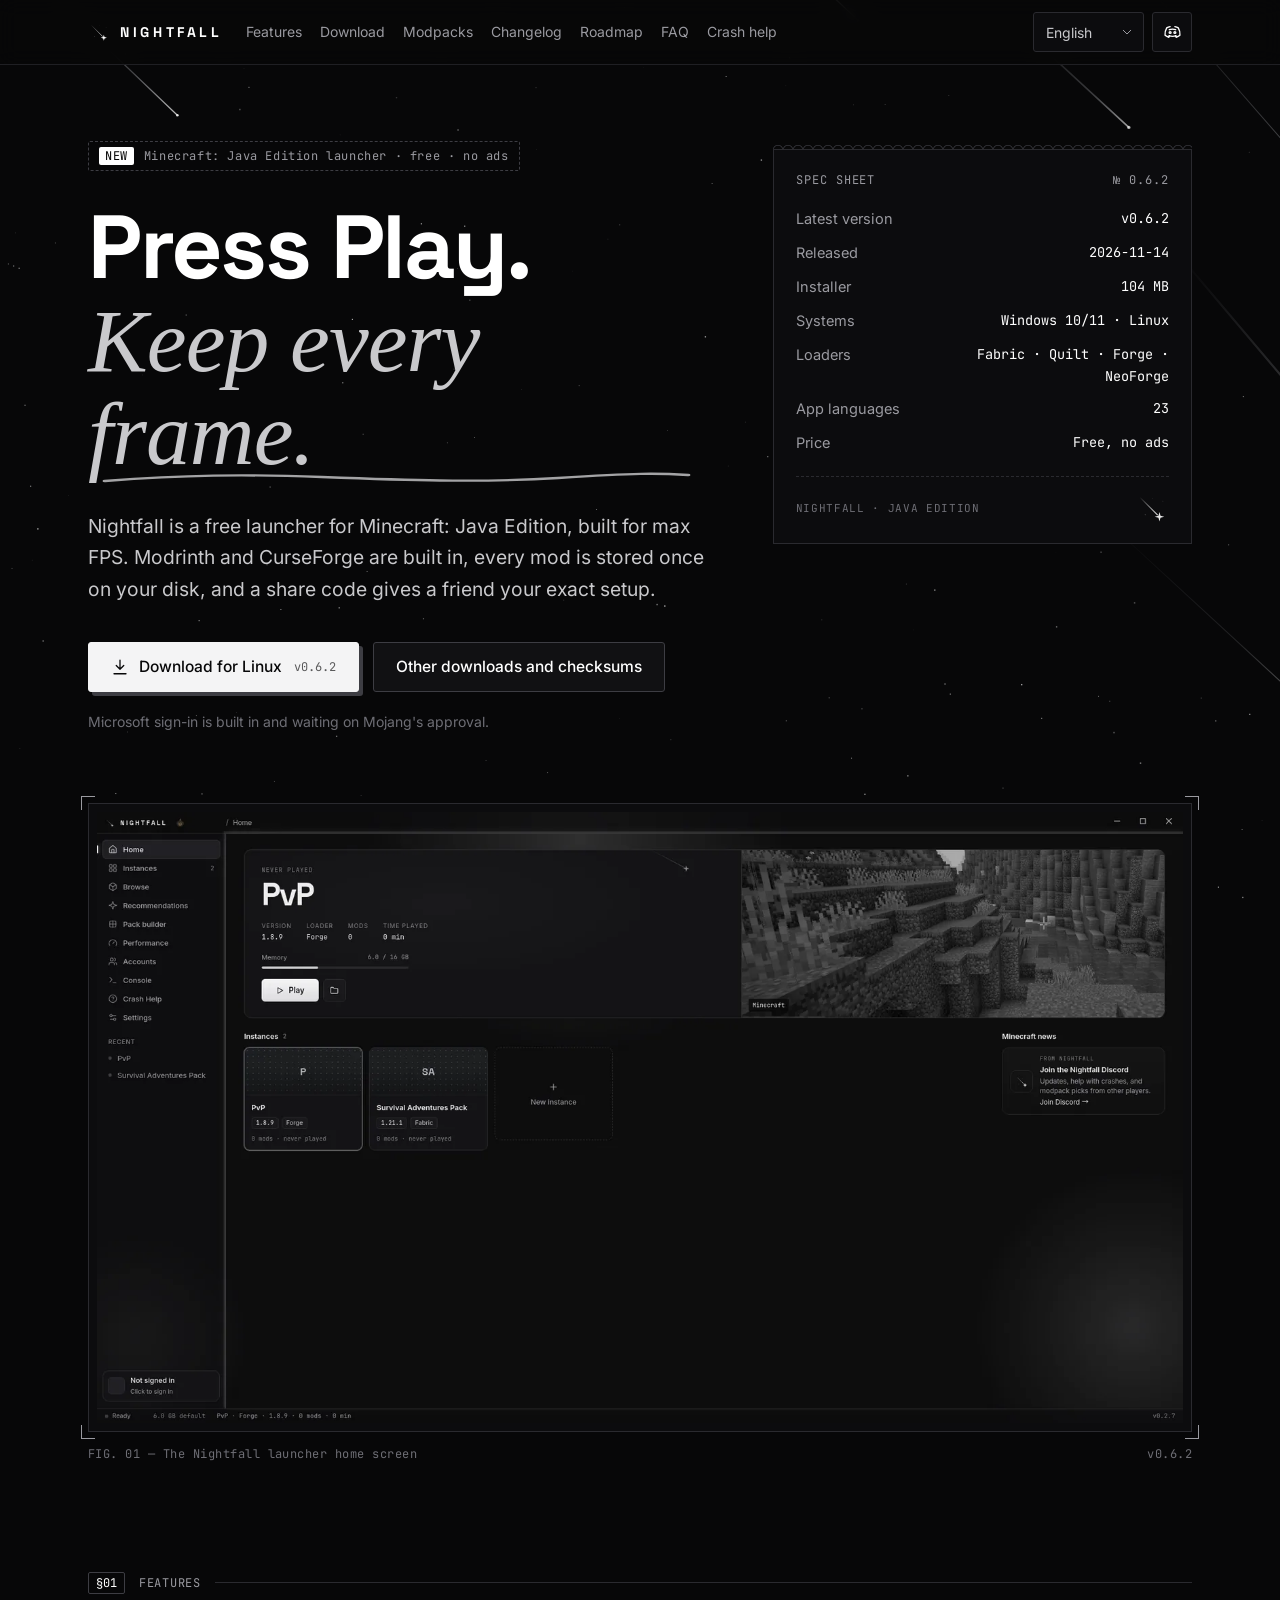
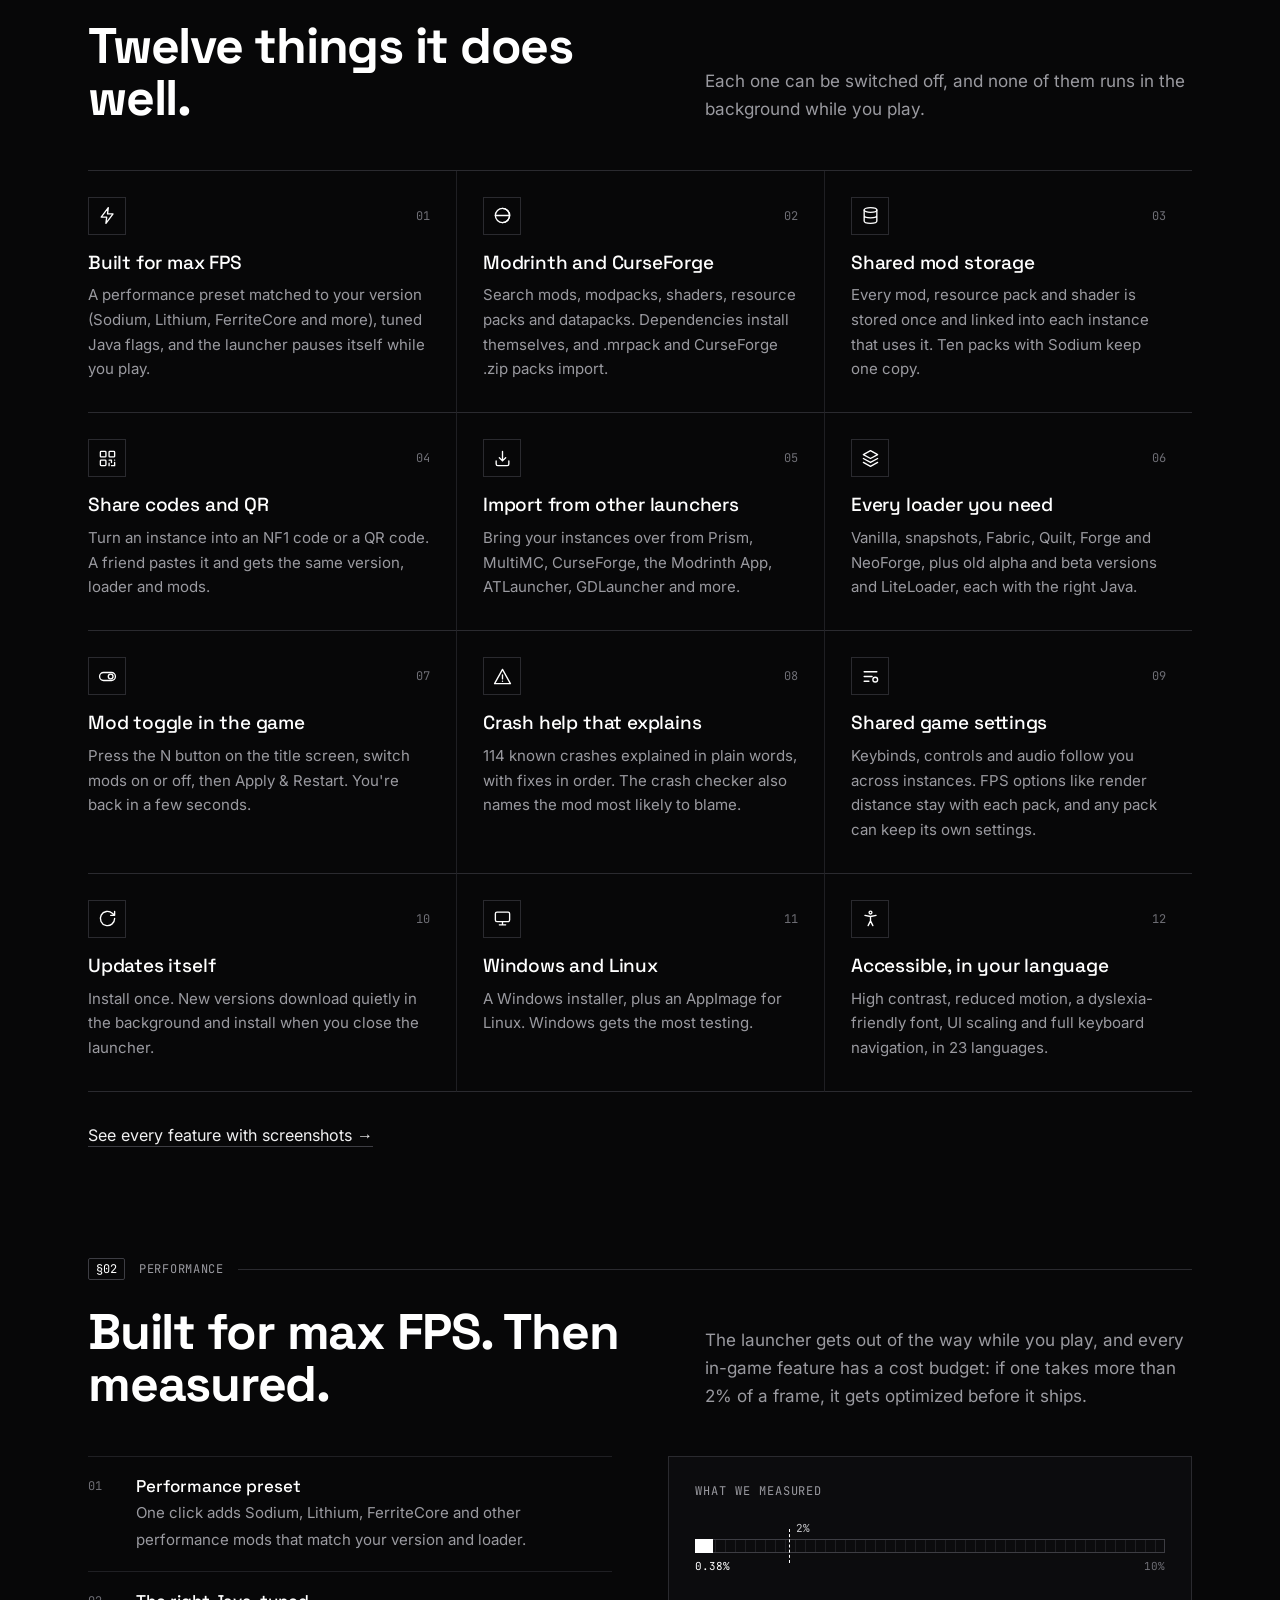
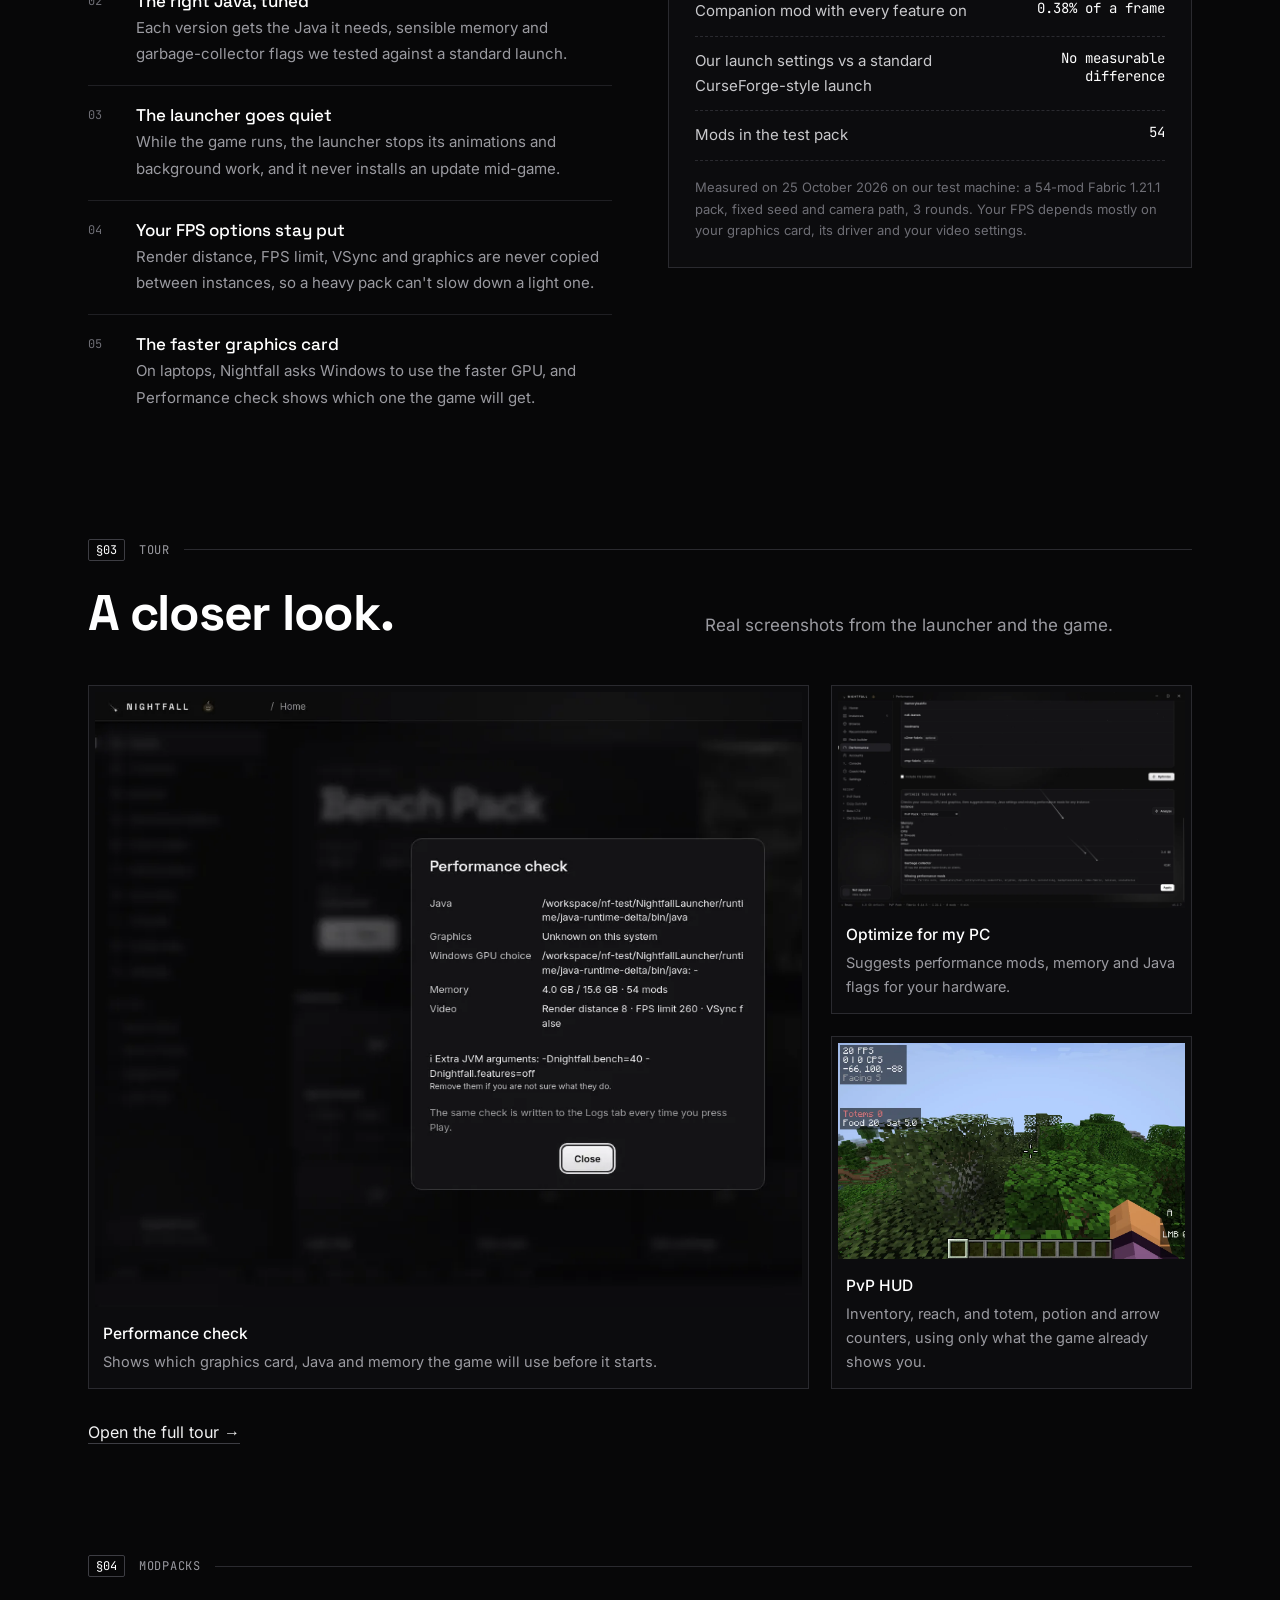
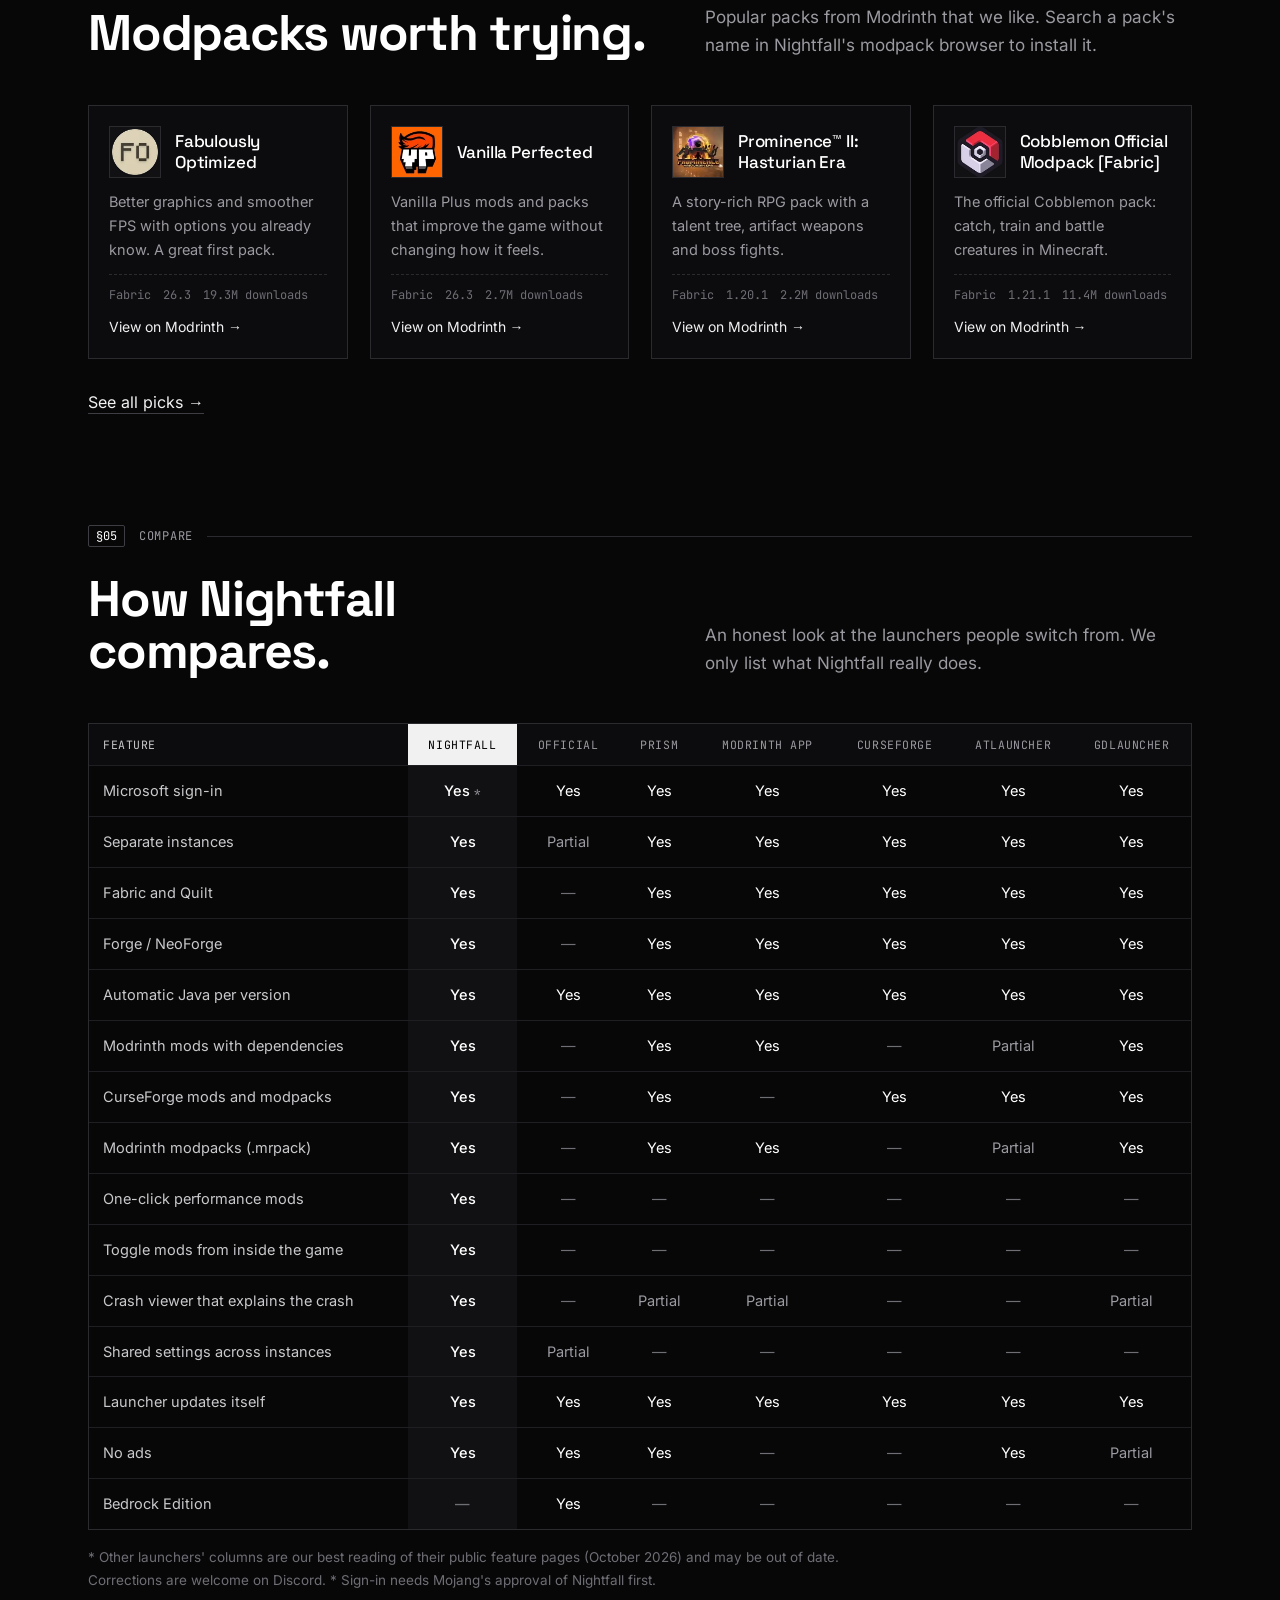
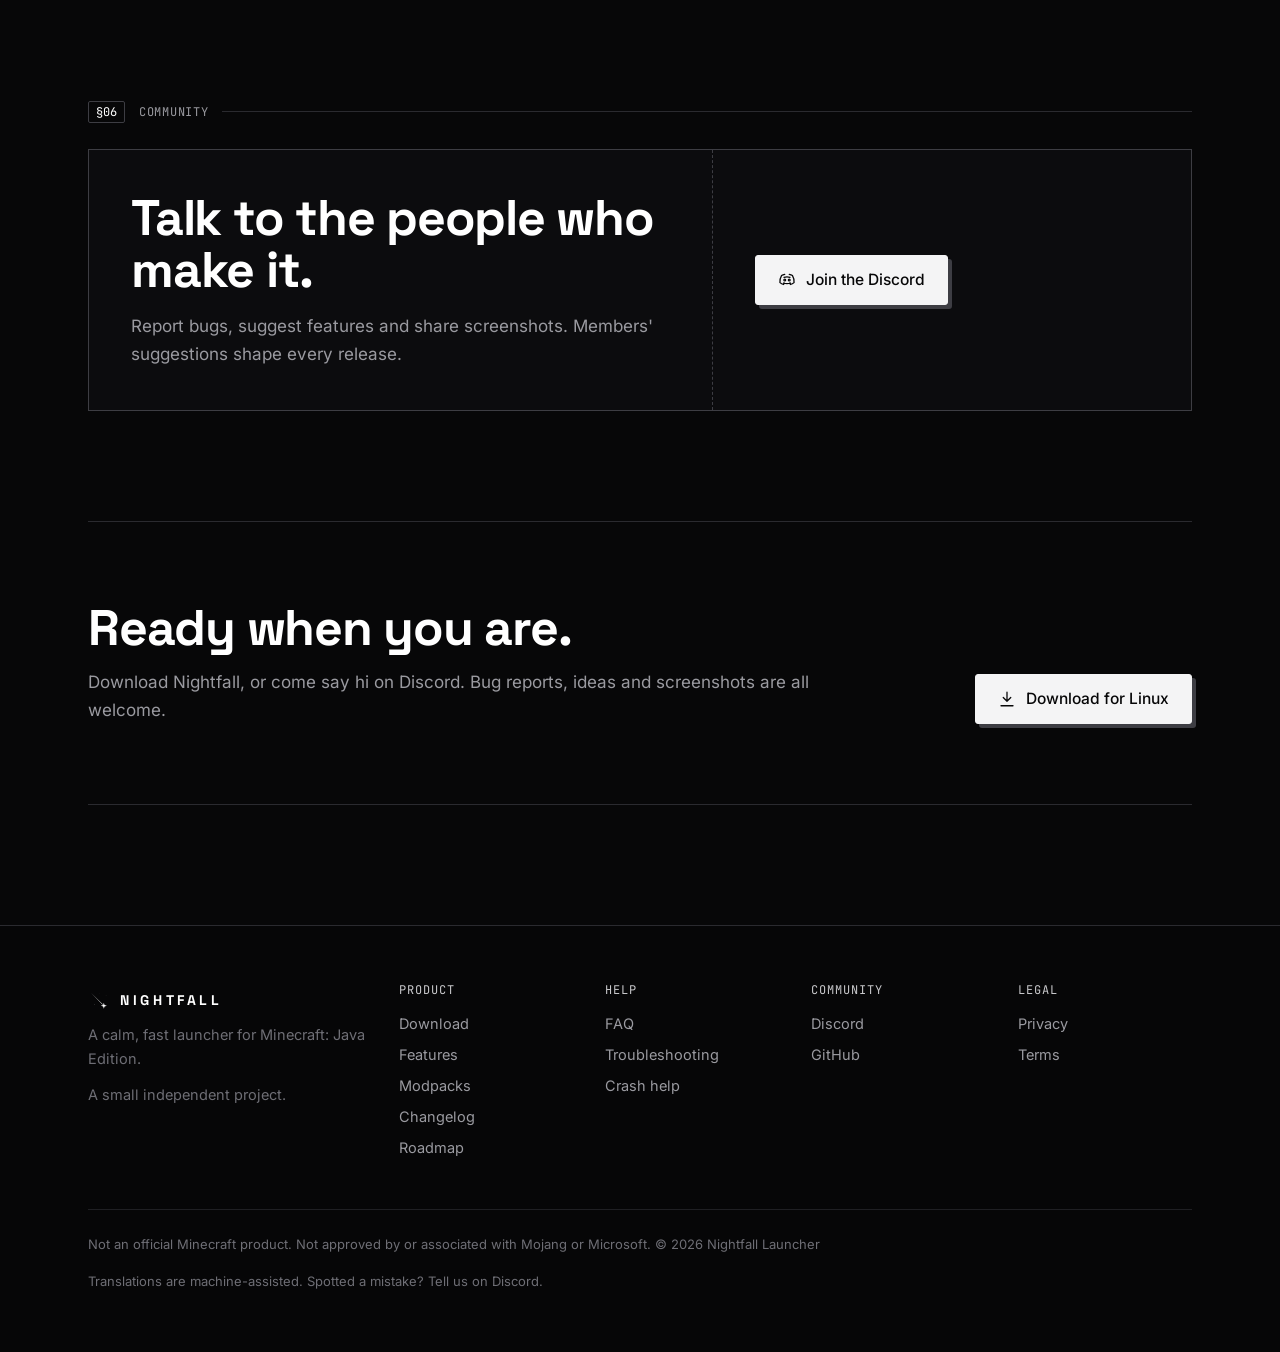
==== commit 0bef3b7a: "site: sync from nightfall-launcher-app@b61ace0" ====
--- a/index.html
+++ b/index.html
@@ -22,13 +22,13 @@
 <div><div class="kick rv"><b>NEW</b><span data-i18n="v3.hero.kick">Minecraft: Java Edition launcher · free · no ads</span></div>
 <h1 class="rv" data-i18n="v3.hero.title">Press Play.<br><em class="serif">Keep every frame.</em></h1>
 <p class="lead rv" data-i18n="v3.hero.lead">Nightfall is a free launcher for Minecraft: Java Edition, built for max FPS. Modrinth and CurseForge are built in, every mod is stored once on your disk, and a share code gives a friend your exact setup.</p>
-<div class="rv"><div class="cta"><a class="btn primary dl-main" href="https://github.com/CrackedRolly/nightfall-launcher/releases/download/v0.6.1/Nightfall-Launcher-0.6.1-win-x64.exe"><svg viewBox="0 0 24 24" fill="none" stroke="currentColor" stroke-width="1.7" stroke-linecap="round" stroke-linejoin="round" aria-hidden="true"><path d="M12 3v12m0 0l-5-5m5 5l5-5M4 21h16"/></svg><span class="os-win" data-i18n="v3.dl.win">Download for Windows</span><span class="os-linux" data-i18n="v3.dl.linux" hidden>Download for Linux</span><span class="sub">v<span class="ver">0.6.1</span></span></a>
+<div class="rv"><div class="cta"><a class="btn primary dl-main" href="https://github.com/CrackedRolly/nightfall-launcher/releases/download/v0.6.2/Nightfall-Launcher-0.6.2-win-x64.exe"><svg viewBox="0 0 24 24" fill="none" stroke="currentColor" stroke-width="1.7" stroke-linecap="round" stroke-linejoin="round" aria-hidden="true"><path d="M12 3v12m0 0l-5-5m5 5l5-5M4 21h16"/></svg><span class="os-win" data-i18n="v3.dl.win">Download for Windows</span><span class="os-linux" data-i18n="v3.dl.linux" hidden>Download for Linux</span><span class="sub">v<span class="ver">0.6.2</span></span></a>
 <a class="btn" href="download.html"><span data-i18n="v3.dl.other">Other downloads and checksums</span></a></div>
 <p class="elsewhere" hidden data-i18n="v3.dl.elsewhere">Nightfall runs on Windows and Linux PCs. Open this page on your computer to download it.</p></div>
 <p class="fine rv" data-i18n="hero.signin">Microsoft sign-in is built in and waiting on Mojang's approval.</p></div>
-<aside class="spec rv" aria-label="Spec sheet"><h2><span data-i18n="v3.spec.title">Spec sheet</span><span>№ <span class="ver">0.6.1</span></span></h2><dl><dt data-i18n="v3.spec.version">Latest version</dt><span class="dots"></span><dd>v<span class="ver">0.6.1</span></dd><dt data-i18n="v3.spec.released">Released</dt><span class="dots"></span><dd><span class="rel-date">2026-11-14</span></dd><dt data-i18n="v3.spec.size">Installer</dt><span class="dots"></span><dd><span class="rel-size">104 MB</span></dd><dt data-i18n="v3.spec.os">Systems</dt><span class="dots"></span><dd><span data-i18n="v3.spec.osv">Windows 10/11 · Linux</span></dd><dt data-i18n="v3.spec.loaders">Loaders</dt><span class="dots"></span><dd>Fabric · Quilt · Forge · NeoForge</dd><dt data-i18n="v3.spec.langs">App languages</dt><span class="dots"></span><dd>23</dd><dt data-i18n="v3.spec.price">Price</dt><span class="dots"></span><dd><span data-i18n="v3.spec.pricev">Free, no ads</span></dd></dl><div class="stamp"><span>Nightfall · Java Edition</span><img src="assets/star.svg" alt="" width="34" height="34"></div></aside></div>
+<aside class="spec rv" aria-label="Spec sheet"><h2><span data-i18n="v3.spec.title">Spec sheet</span><span>№ <span class="ver">0.6.2</span></span></h2><dl><dt data-i18n="v3.spec.version">Latest version</dt><span class="dots"></span><dd>v<span class="ver">0.6.2</span></dd><dt data-i18n="v3.spec.released">Released</dt><span class="dots"></span><dd><span class="rel-date">2026-11-14</span></dd><dt data-i18n="v3.spec.size">Installer</dt><span class="dots"></span><dd><span class="rel-size">104 MB</span></dd><dt data-i18n="v3.spec.os">Systems</dt><span class="dots"></span><dd><span data-i18n="v3.spec.osv">Windows 10/11 · Linux</span></dd><dt data-i18n="v3.spec.loaders">Loaders</dt><span class="dots"></span><dd>Fabric · Quilt · Forge · NeoForge</dd><dt data-i18n="v3.spec.langs">App languages</dt><span class="dots"></span><dd>23</dd><dt data-i18n="v3.spec.price">Price</dt><span class="dots"></span><dd><span data-i18n="v3.spec.pricev">Free, no ads</span></dd></dl><div class="stamp"><span>Nightfall · Java Edition</span><img src="assets/star.svg" alt="" width="34" height="34"></div></aside></div>
 <figure class="frame rv"><i></i><i></i><i></i><i></i><img src="assets/shots/home-029.webp" width="1600" height="900" alt="The Nightfall launcher home screen" data-i18n-alt="hero.shotAlt" fetchpriority="high"></figure>
-<div class="cap"><span>FIG. 01 — <span data-i18n="hero.shotAlt">The Nightfall launcher home screen</span></span><span>v0.6.1</span></div>
+<div class="cap"><span>FIG. 01 — <span data-i18n="hero.shotAlt">The Nightfall launcher home screen</span></span><span>v0.6.2</span></div>
 </div></header><section id="features"><div class="w"><div class="sh rv"><span class="no">§01</span><span class="mono" data-i18n="v3.sec.features">Features</span><i></i></div><div class="head rv"><h2 data-i18n="v3.feat.title">Twelve things it does well.</h2><p data-i18n="v3.feat.sub">Each one can be switched off, and none of them runs in the background while you play.</p></div><div class="flist"><div class="fi rv"><div class="hd"><span class="ic"><svg viewBox="0 0 24 24" fill="none" stroke="currentColor" stroke-width="1.7" stroke-linecap="round" stroke-linejoin="round" aria-hidden="true"><path d="M13 2L4 14h7l-1 8 9-12h-7z"/></svg></span><span class="n">01</span></div><h3 data-i18n="feat.perf.t">Built for max FPS</h3><p data-i18n="feat.perf.d">A performance preset matched to your version (Sodium, Lithium, FerriteCore and more), tuned Java flags, and the launcher pauses itself while you play.</p></div><div class="fi rv"><div class="hd"><span class="ic"><svg viewBox="0 0 24 24" fill="none" stroke="currentColor" stroke-width="1.7" stroke-linecap="round" stroke-linejoin="round" aria-hidden="true"><circle cx="12" cy="12" r="9"/><path d="M12 3a9 9 0 0 1 0 18M3 12h18"/></svg></span><span class="n">02</span></div><h3 data-i18n="feat.modrinth.t">Modrinth and CurseForge</h3><p data-i18n="feat.modrinth.d">Search mods, modpacks, shaders, resource packs and datapacks. Dependencies install themselves, and .mrpack and CurseForge .zip packs import.</p></div><div class="fi rv"><div class="hd"><span class="ic"><svg viewBox="0 0 24 24" fill="none" stroke="currentColor" stroke-width="1.7" stroke-linecap="round" stroke-linejoin="round" aria-hidden="true"><ellipse cx="12" cy="5" rx="8" ry="3"/><path d="M4 5v14c0 1.7 3.6 3 8 3s8-1.3 8-3V5M4 12c0 1.7 3.6 3 8 3s8-1.3 8-3"/></svg></span><span class="n">03</span></div><h3 data-i18n="feat.storage.t">Shared mod storage</h3><p data-i18n="feat.storage.d">Every mod, resource pack and shader is stored once and linked into each instance that uses it. Ten packs with Sodium keep one copy.</p></div><div class="fi rv"><div class="hd"><span class="ic"><svg viewBox="0 0 24 24" fill="none" stroke="currentColor" stroke-width="1.7" stroke-linecap="round" stroke-linejoin="round" aria-hidden="true"><rect x="3" y="3" width="7" height="7" rx="1"/><rect x="14" y="3" width="7" height="7" rx="1"/><rect x="3" y="14" width="7" height="7" rx="1"/><path d="M14 14h3v3M21 14v.01M17 21h4v-4M14 21v-3"/></svg></span><span class="n">04</span></div><h3 data-i18n="feat.share.t">Share codes and QR</h3><p data-i18n="feat.share.d">Turn an instance into an NF1 code or a QR code. A friend pastes it and gets the same version, loader and mods.</p></div><div class="fi rv"><div class="hd"><span class="ic"><svg viewBox="0 0 24 24" fill="none" stroke="currentColor" stroke-width="1.7" stroke-linecap="round" stroke-linejoin="round" aria-hidden="true"><path d="M12 3v12m0 0l-4-4m4 4l4-4"/><path d="M4 15v4a2 2 0 0 0 2 2h12a2 2 0 0 0 2-2v-4"/></svg></span><span class="n">05</span></div><h3 data-i18n="feat.import.t">Import from other launchers</h3><p data-i18n="feat.import.d">Bring your instances over from Prism, MultiMC, CurseForge, the Modrinth App, ATLauncher, GDLauncher and more.</p></div><div class="fi rv"><div class="hd"><span class="ic"><svg viewBox="0 0 24 24" fill="none" stroke="currentColor" stroke-width="1.7" stroke-linecap="round" stroke-linejoin="round" aria-hidden="true"><path d="M12 2l9 5-9 5-9-5z"/><path d="M3 12l9 5 9-5M3 17l9 5 9-5"/></svg></span><span class="n">06</span></div><h3 data-i18n="feat.loaders.t">Every loader you need</h3><p data-i18n="feat.loaders.d">Vanilla, snapshots, Fabric, Quilt, Forge and NeoForge, plus old alpha and beta versions and LiteLoader, each with the right Java.</p></div><div class="fi rv"><div class="hd"><span class="ic"><svg viewBox="0 0 24 24" fill="none" stroke="currentColor" stroke-width="1.7" stroke-linecap="round" stroke-linejoin="round" aria-hidden="true"><rect x="2" y="7" width="20" height="10" rx="5"/><circle cx="16" cy="12" r="3"/></svg></span><span class="n">07</span></div><h3 data-i18n="feat.toggle.t">Mod toggle in the game</h3><p data-i18n="feat.toggle.d">Press the N button on the title screen, switch mods on or off, then Apply & Restart. You're back in a few seconds.</p></div><div class="fi rv"><div class="hd"><span class="ic"><svg viewBox="0 0 24 24" fill="none" stroke="currentColor" stroke-width="1.7" stroke-linecap="round" stroke-linejoin="round" aria-hidden="true"><path d="M12 3l10 18H2z"/><path d="M12 10v5M12 18v.01"/></svg></span><span class="n">08</span></div><h3 data-i18n="feat.crash.t">Crash help that explains</h3><p data-i18n="feat.crash.d">114 known crashes explained in plain words, with fixes in order. The crash checker also names the mod most likely to blame.</p></div><div class="fi rv"><div class="hd"><span class="ic"><svg viewBox="0 0 24 24" fill="none" stroke="currentColor" stroke-width="1.7" stroke-linecap="round" stroke-linejoin="round" aria-hidden="true"><path d="M4 6h16M4 12h10M4 18h6"/><circle cx="18" cy="16" r="3"/></svg></span><span class="n">09</span></div><h3 data-i18n="feat.shared.t">Shared game settings</h3><p data-i18n="feat.shared.d">Keybinds, controls and audio follow you across instances. FPS options like render distance stay with each pack, and any pack can keep its own settings.</p></div><div class="fi rv"><div class="hd"><span class="ic"><svg viewBox="0 0 24 24" fill="none" stroke="currentColor" stroke-width="1.7" stroke-linecap="round" stroke-linejoin="round" aria-hidden="true"><path d="M21 12a9 9 0 1 1-3-6.7L21 8M21 3v5h-5"/></svg></span><span class="n">10</span></div><h3 data-i18n="feat.update.t">Updates itself</h3><p data-i18n="feat.update.d">Install once. New versions download quietly in the background and install when you close the launcher.</p></div><div class="fi rv"><div class="hd"><span class="ic"><svg viewBox="0 0 24 24" fill="none" stroke="currentColor" stroke-width="1.7" stroke-linecap="round" stroke-linejoin="round" aria-hidden="true"><rect x="3" y="4" width="18" height="12" rx="2"/><path d="M8 20h8M12 16v4"/></svg></span><span class="n">11</span></div><h3 data-i18n="feat.linux.t">Windows and Linux</h3><p data-i18n="feat.linux.d">A Windows installer, plus an AppImage for Linux. Windows gets the most testing.</p></div><div class="fi rv"><div class="hd"><span class="ic"><svg viewBox="0 0 24 24" fill="none" stroke="currentColor" stroke-width="1.7" stroke-linecap="round" stroke-linejoin="round" aria-hidden="true"><circle cx="12" cy="4.5" r="1.8"/><path d="M5 8l7 1.5L19 8M12 9.5V15l-3 6M12 15l3 6"/></svg></span><span class="n">12</span></div><h3 data-i18n="feat.access.t">Accessible, in your language</h3><p data-i18n="feat.access.d">High contrast, reduced motion, a dyslexia-friendly font, UI scaling and full keyboard navigation, in 23 languages.</p></div></div>
 <p class="more rv"><a class="lnk arrow" href="features.html" data-i18n="v3.feat.all">See every feature with screenshots</a></p></div></section><section id="fps"><div class="w"><div class="sh rv"><span class="no">§02</span><span class="mono" data-i18n="v3.sec.fps">Performance</span><i></i></div><div class="head rv"><h2 data-i18n="v3.fps.title">Built for max FPS. Then measured.</h2><p data-i18n="v3.fps.lead">The launcher gets out of the way while you play, and every in-game feature has a cost budget: if one takes more than 2% of a frame, it gets optimized before it ships.</p></div>
 <div class="fps"><ol class="plist rv"><li><b data-i18n="v3.fps.p1.t">Performance preset</b><span data-i18n="v3.fps.p1.d">One click adds Sodium, Lithium, FerriteCore and other performance mods that match your version and loader.</span></li><li><b data-i18n="v3.fps.p2.t">The right Java, tuned</b><span data-i18n="v3.fps.p2.d">Each version gets the Java it needs, sensible memory and garbage-collector flags we tested against a standard launch.</span></li><li><b data-i18n="v3.fps.p3.t">The launcher goes quiet</b><span data-i18n="v3.fps.p3.d">While the game runs, the launcher stops its animations and background work, and it never installs an update mid-game.</span></li><li><b data-i18n="v3.fps.p4.t">Your FPS options stay put</b><span data-i18n="v3.fps.p4.d">Render distance, FPS limit, VSync and graphics are never copied between instances, so a heavy pack can't slow down a light one.</span></li><li><b data-i18n="v3.fps.p5.t">The faster graphics card</b><span data-i18n="v3.fps.p5.d">On laptops, Nightfall asks Windows to use the faster GPU, and Performance check shows which one the game will get.</span></li></ol>
@@ -56,7 +56,7 @@
 <div class="side"><div class="count" id="dc-count" hidden><div class="on"><b id="dc-on">0</b><span data-i18n="v3.dc.online">online now</span></div><div><b id="dc-all">0</b><span data-i18n="v3.dc.members">members</span></div></div>
 <div><a class="btn primary" href="https://discord.gg/PGanscBPUt" rel="noopener"><svg viewBox="0 0 24 24" fill="none" stroke="currentColor" stroke-width="1.7" stroke-linecap="round" stroke-linejoin="round" aria-hidden="true"><path d="M8 8.5c2.6-.9 5.4-.9 8 0M7.5 16c2.9 1.2 6.1 1.2 9 0M9 4.5c-1.6.3-3 .8-4.3 1.6C2.8 9.3 2.3 12.4 2.6 15.5c1.5 1.2 3.1 2 4.8 2.5l1-1.8M15 4.5c1.6.3 3 .8 4.3 1.6 1.9 3.2 2.4 6.3 2.1 9.4-1.5 1.2-3.1 2-4.8 2.5l-1-1.8"/><circle cx="9" cy="12" r="1.2"/><circle cx="15" cy="12" r="1.2"/></svg><span data-i18n="v3.dc.join">Join the Discord</span></a></div></div>
 </div></div></section><section><div class="w"><div class="band rv"><div><h2 data-i18n="band.title">Ready when you are.</h2><p data-i18n="band.text">Download Nightfall, or come say hi on Discord. Bug reports, ideas and screenshots are all welcome.</p></div>
-<div class="cta"><a class="btn primary dl-main" href="https://github.com/CrackedRolly/nightfall-launcher/releases/download/v0.6.1/Nightfall-Launcher-0.6.1-win-x64.exe"><svg viewBox="0 0 24 24" fill="none" stroke="currentColor" stroke-width="1.7" stroke-linecap="round" stroke-linejoin="round" aria-hidden="true"><path d="M12 3v12m0 0l-5-5m5 5l5-5M4 21h16"/></svg><span class="os-win" data-i18n="v3.dl.win">Download for Windows</span><span class="os-linux" data-i18n="v3.dl.linux" hidden>Download for Linux</span></a></div></div></div></section></main><footer><div class="w">
+<div class="cta"><a class="btn primary dl-main" href="https://github.com/CrackedRolly/nightfall-launcher/releases/download/v0.6.2/Nightfall-Launcher-0.6.2-win-x64.exe"><svg viewBox="0 0 24 24" fill="none" stroke="currentColor" stroke-width="1.7" stroke-linecap="round" stroke-linejoin="round" aria-hidden="true"><path d="M12 3v12m0 0l-5-5m5 5l5-5M4 21h16"/></svg><span class="os-win" data-i18n="v3.dl.win">Download for Windows</span><span class="os-linux" data-i18n="v3.dl.linux" hidden>Download for Linux</span></a></div></div></div></section></main><footer><div class="w">
 <div><a class="brand" href="./"><img src="assets/star.svg" alt="" width="22" height="22"><span>NIGHTFALL</span></a><p data-i18n="foot.tagline">A calm, fast launcher for Minecraft: Java Edition.</p><p data-i18n="v3.foot.made">A small independent project.</p></div>
 <div><h4 data-i18n="foot.product">Product</h4><a href="download.html" data-i18n="nav.download">Download</a><a href="features.html" data-i18n="nav.features">Features</a><a href="modpacks.html" data-i18n="nav.modpacks">Modpacks</a><a href="changelog.html" data-i18n="nav.changelog">Changelog</a><a href="roadmap.html" data-i18n="nav.roadmap">Roadmap</a></div>
 <div><h4 data-i18n="v3.foot.help">Help</h4><a href="faq.html" data-i18n="nav.faq">FAQ</a><a href="faq.html#troubleshooting" data-i18n="v3.ts.title">Troubleshooting</a><a href="crash-help.html" data-i18n="nav.crash">Crash help</a></div>
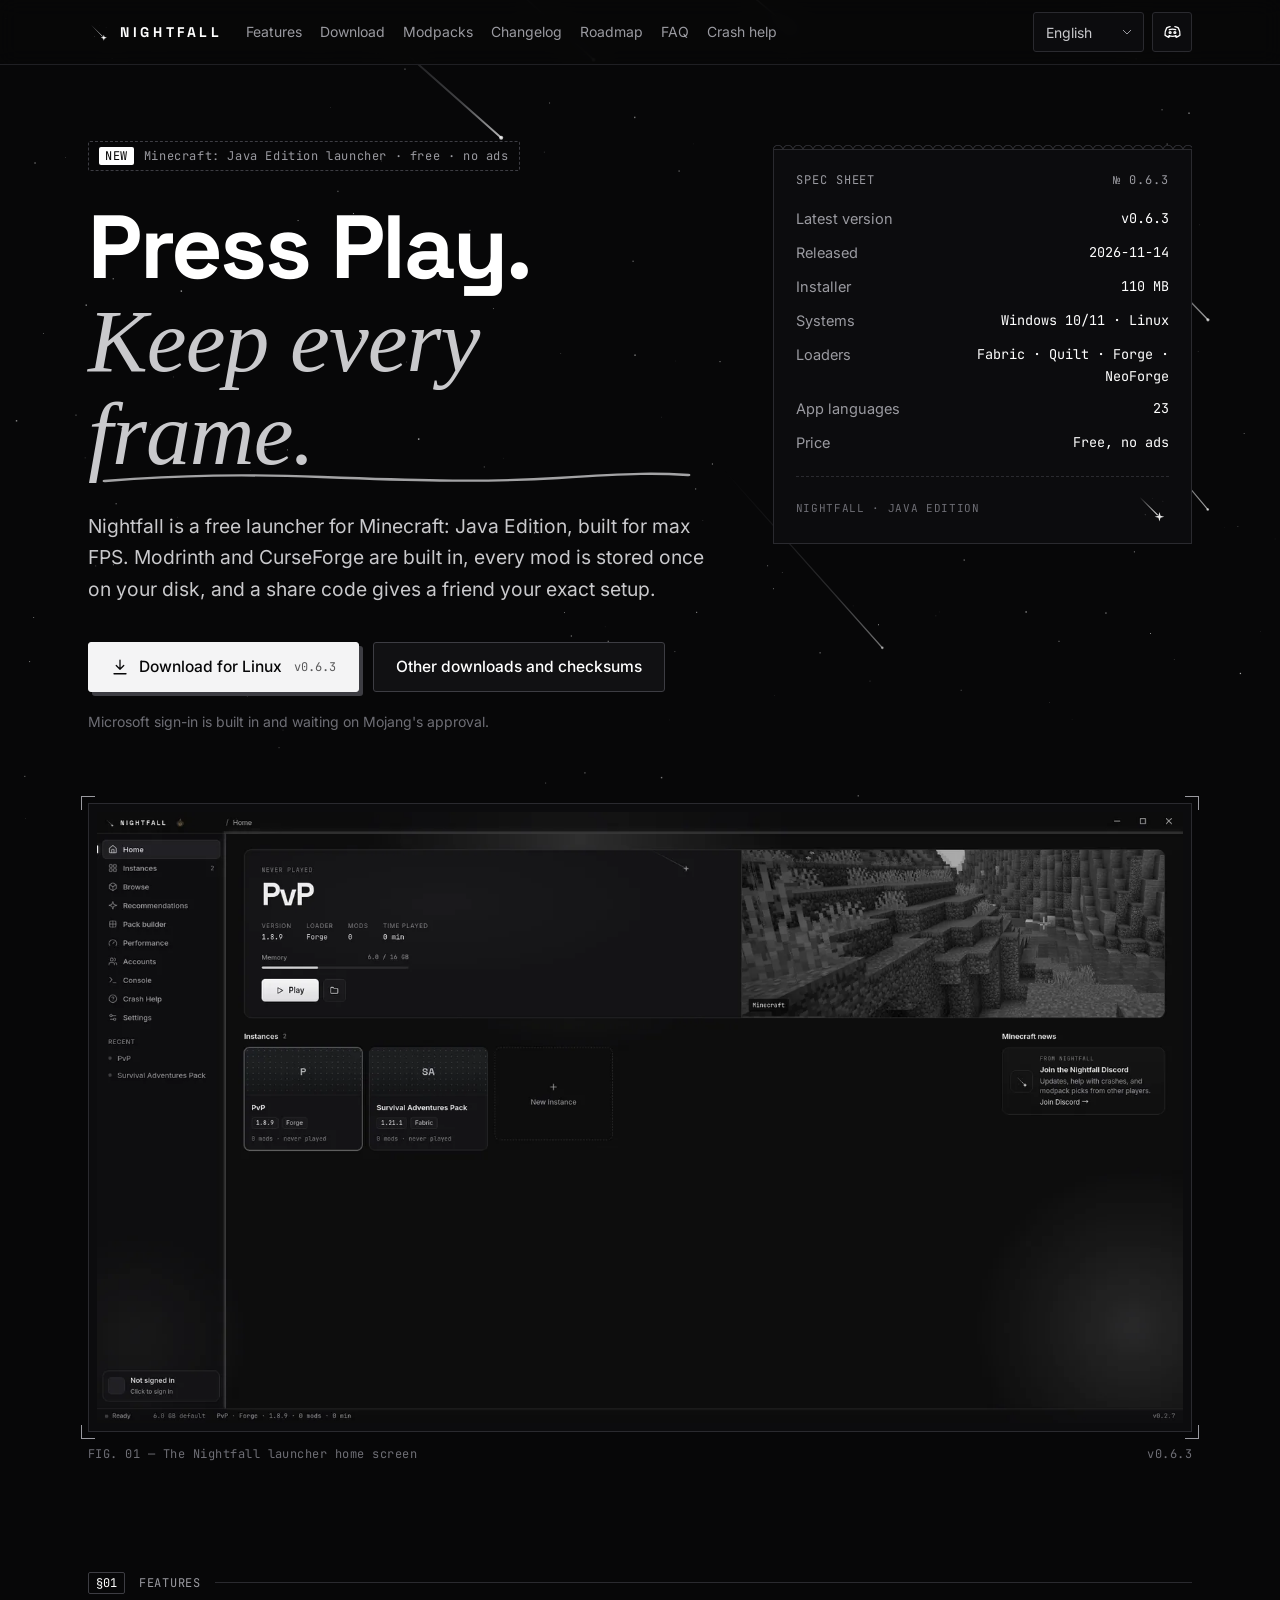
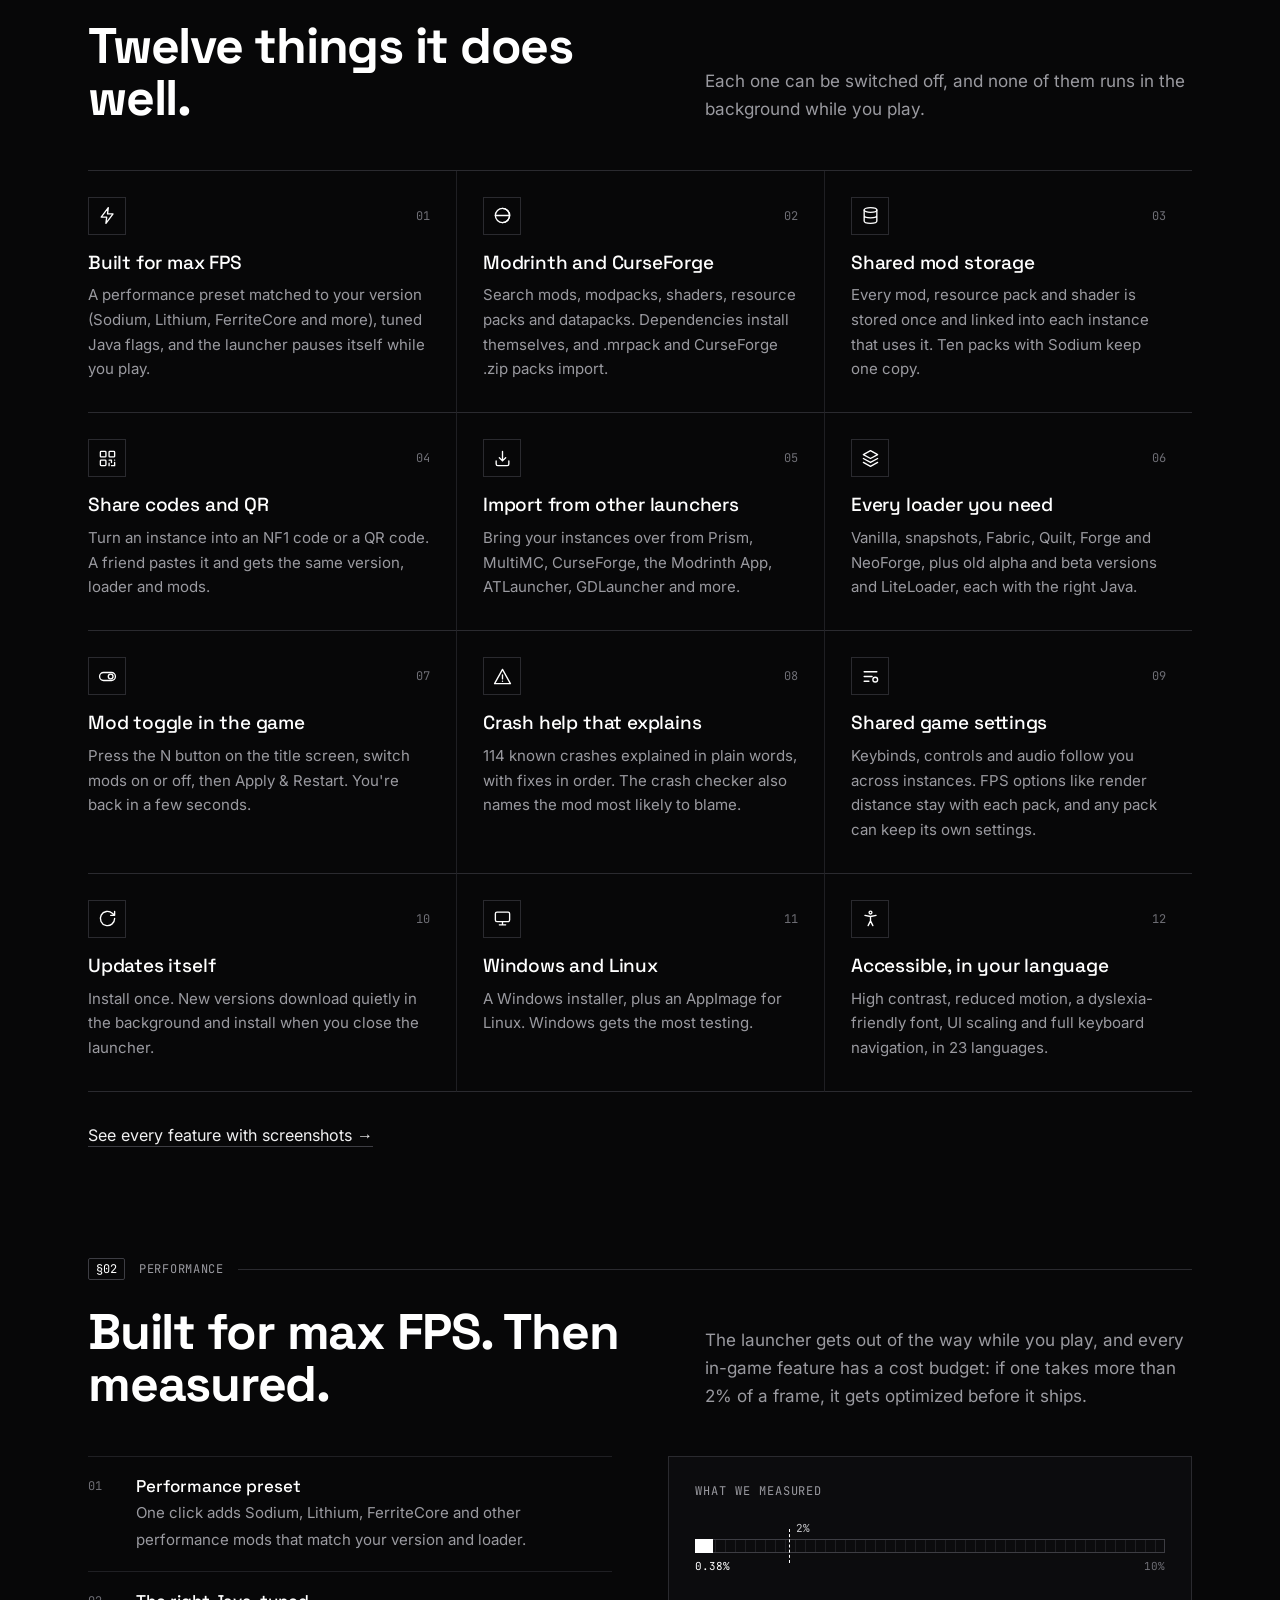
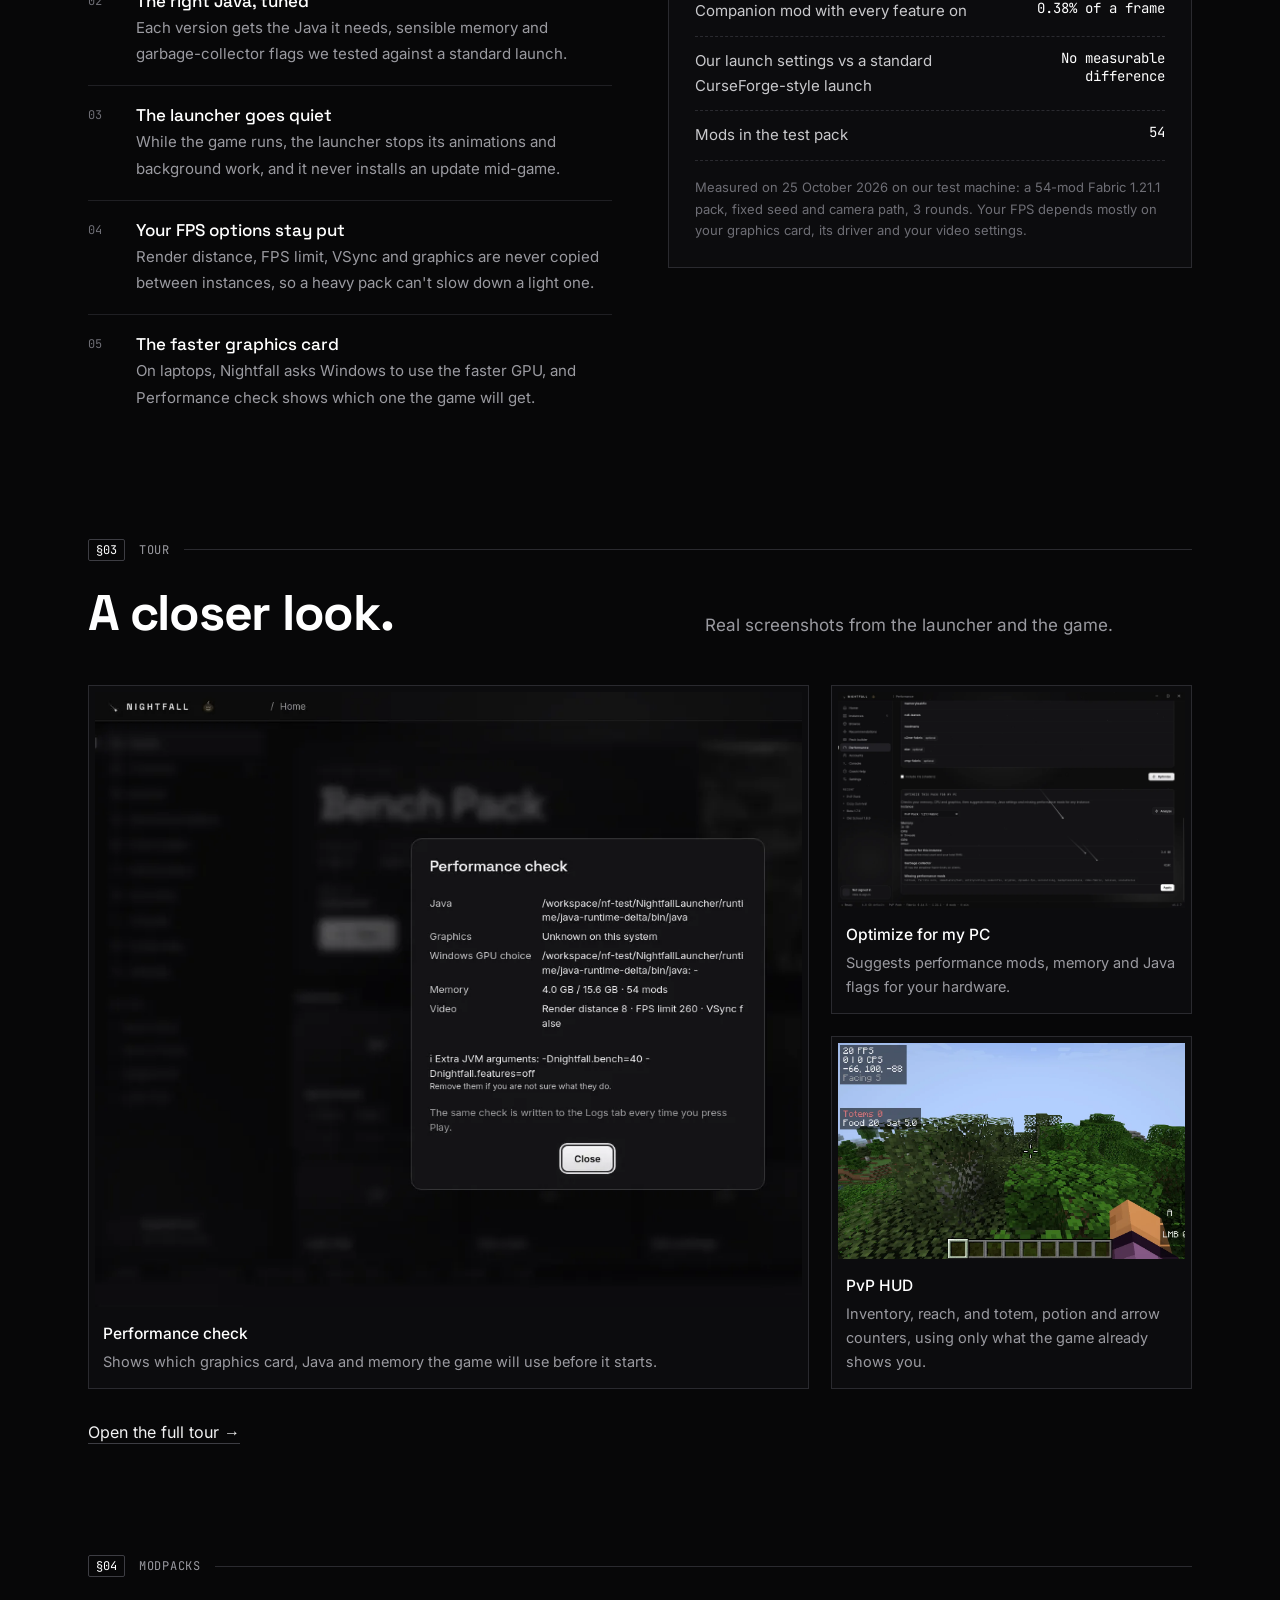
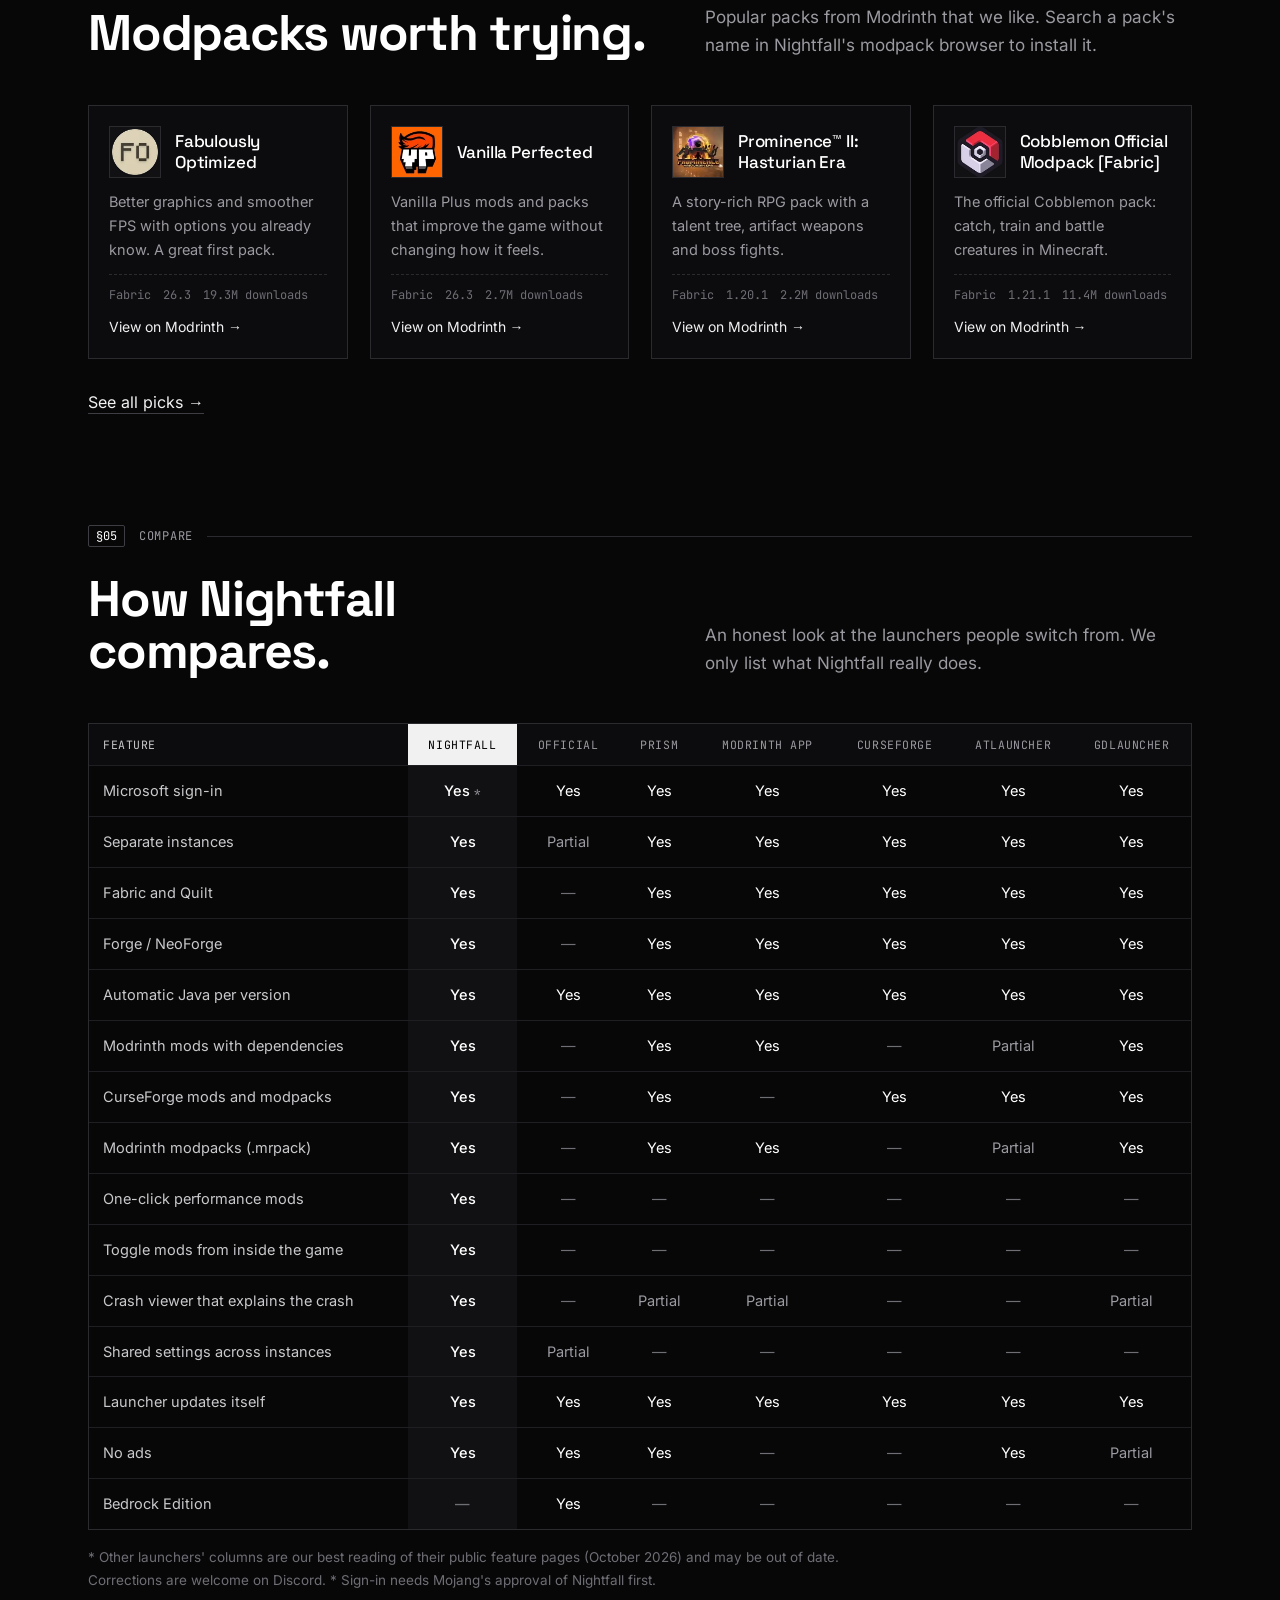
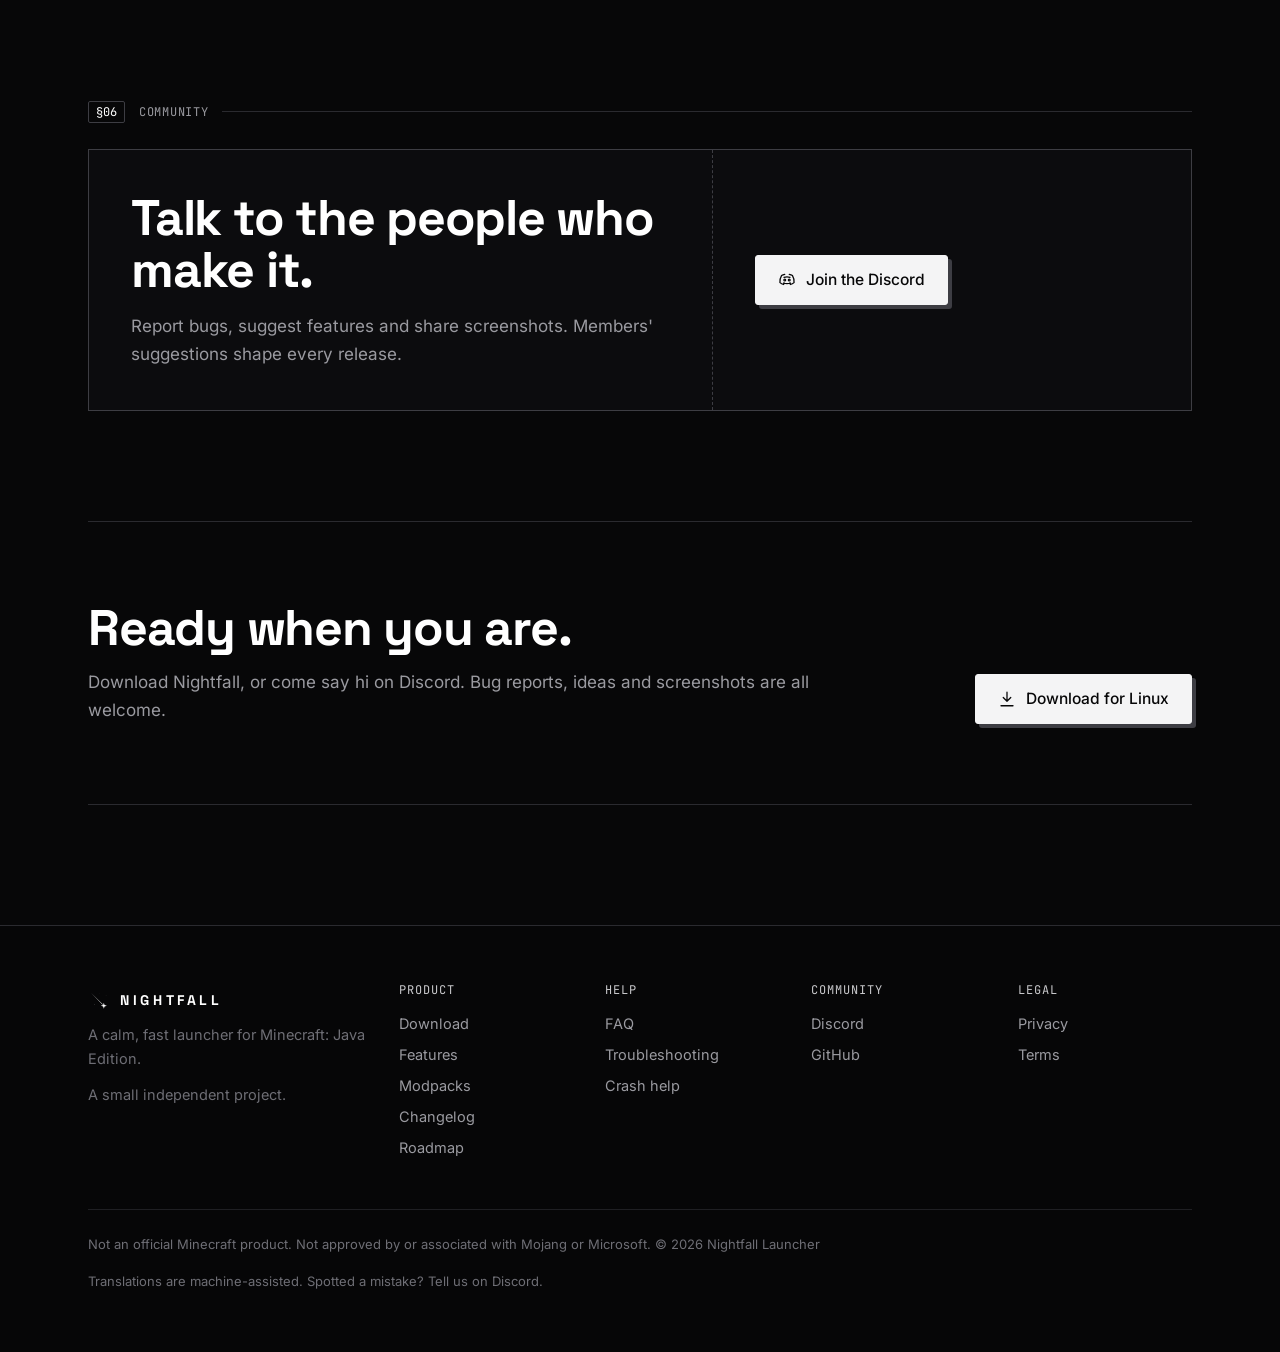
==== commit c7e6866b: "site: sync from nightfall-launcher-app@03915c9" ====
--- a/index.html
+++ b/index.html
@@ -22,13 +22,13 @@
 <div><div class="kick rv"><b>NEW</b><span data-i18n="v3.hero.kick">Minecraft: Java Edition launcher · free · no ads</span></div>
 <h1 class="rv" data-i18n="v3.hero.title">Press Play.<br><em class="serif">Keep every frame.</em></h1>
 <p class="lead rv" data-i18n="v3.hero.lead">Nightfall is a free launcher for Minecraft: Java Edition, built for max FPS. Modrinth and CurseForge are built in, every mod is stored once on your disk, and a share code gives a friend your exact setup.</p>
-<div class="rv"><div class="cta"><a class="btn primary dl-main" href="https://github.com/CrackedRolly/nightfall-launcher/releases/download/v0.6.2/Nightfall-Launcher-0.6.2-win-x64.exe"><svg viewBox="0 0 24 24" fill="none" stroke="currentColor" stroke-width="1.7" stroke-linecap="round" stroke-linejoin="round" aria-hidden="true"><path d="M12 3v12m0 0l-5-5m5 5l5-5M4 21h16"/></svg><span class="os-win" data-i18n="v3.dl.win">Download for Windows</span><span class="os-linux" data-i18n="v3.dl.linux" hidden>Download for Linux</span><span class="sub">v<span class="ver">0.6.2</span></span></a>
+<div class="rv"><div class="cta"><a class="btn primary dl-main" href="https://github.com/CrackedRolly/nightfall-launcher/releases/download/v0.6.3/Nightfall-Launcher-0.6.3-win-x64.exe"><svg viewBox="0 0 24 24" fill="none" stroke="currentColor" stroke-width="1.7" stroke-linecap="round" stroke-linejoin="round" aria-hidden="true"><path d="M12 3v12m0 0l-5-5m5 5l5-5M4 21h16"/></svg><span class="os-win" data-i18n="v3.dl.win">Download for Windows</span><span class="os-linux" data-i18n="v3.dl.linux" hidden>Download for Linux</span><span class="sub">v<span class="ver">0.6.3</span></span></a>
 <a class="btn" href="download.html"><span data-i18n="v3.dl.other">Other downloads and checksums</span></a></div>
 <p class="elsewhere" hidden data-i18n="v3.dl.elsewhere">Nightfall runs on Windows and Linux PCs. Open this page on your computer to download it.</p></div>
 <p class="fine rv" data-i18n="hero.signin">Microsoft sign-in is built in and waiting on Mojang's approval.</p></div>
-<aside class="spec rv" aria-label="Spec sheet"><h2><span data-i18n="v3.spec.title">Spec sheet</span><span>№ <span class="ver">0.6.2</span></span></h2><dl><dt data-i18n="v3.spec.version">Latest version</dt><span class="dots"></span><dd>v<span class="ver">0.6.2</span></dd><dt data-i18n="v3.spec.released">Released</dt><span class="dots"></span><dd><span class="rel-date">2026-11-14</span></dd><dt data-i18n="v3.spec.size">Installer</dt><span class="dots"></span><dd><span class="rel-size">104 MB</span></dd><dt data-i18n="v3.spec.os">Systems</dt><span class="dots"></span><dd><span data-i18n="v3.spec.osv">Windows 10/11 · Linux</span></dd><dt data-i18n="v3.spec.loaders">Loaders</dt><span class="dots"></span><dd>Fabric · Quilt · Forge · NeoForge</dd><dt data-i18n="v3.spec.langs">App languages</dt><span class="dots"></span><dd>23</dd><dt data-i18n="v3.spec.price">Price</dt><span class="dots"></span><dd><span data-i18n="v3.spec.pricev">Free, no ads</span></dd></dl><div class="stamp"><span>Nightfall · Java Edition</span><img src="assets/star.svg" alt="" width="34" height="34"></div></aside></div>
+<aside class="spec rv" aria-label="Spec sheet"><h2><span data-i18n="v3.spec.title">Spec sheet</span><span>№ <span class="ver">0.6.3</span></span></h2><dl><dt data-i18n="v3.spec.version">Latest version</dt><span class="dots"></span><dd>v<span class="ver">0.6.3</span></dd><dt data-i18n="v3.spec.released">Released</dt><span class="dots"></span><dd><span class="rel-date">2026-11-14</span></dd><dt data-i18n="v3.spec.size">Installer</dt><span class="dots"></span><dd><span class="rel-size">110 MB</span></dd><dt data-i18n="v3.spec.os">Systems</dt><span class="dots"></span><dd><span data-i18n="v3.spec.osv">Windows 10/11 · Linux</span></dd><dt data-i18n="v3.spec.loaders">Loaders</dt><span class="dots"></span><dd>Fabric · Quilt · Forge · NeoForge</dd><dt data-i18n="v3.spec.langs">App languages</dt><span class="dots"></span><dd>23</dd><dt data-i18n="v3.spec.price">Price</dt><span class="dots"></span><dd><span data-i18n="v3.spec.pricev">Free, no ads</span></dd></dl><div class="stamp"><span>Nightfall · Java Edition</span><img src="assets/star.svg" alt="" width="34" height="34"></div></aside></div>
 <figure class="frame rv"><i></i><i></i><i></i><i></i><img src="assets/shots/home-029.webp" width="1600" height="900" alt="The Nightfall launcher home screen" data-i18n-alt="hero.shotAlt" fetchpriority="high"></figure>
-<div class="cap"><span>FIG. 01 — <span data-i18n="hero.shotAlt">The Nightfall launcher home screen</span></span><span>v0.6.2</span></div>
+<div class="cap"><span>FIG. 01 — <span data-i18n="hero.shotAlt">The Nightfall launcher home screen</span></span><span>v0.6.3</span></div>
 </div></header><section id="features"><div class="w"><div class="sh rv"><span class="no">§01</span><span class="mono" data-i18n="v3.sec.features">Features</span><i></i></div><div class="head rv"><h2 data-i18n="v3.feat.title">Twelve things it does well.</h2><p data-i18n="v3.feat.sub">Each one can be switched off, and none of them runs in the background while you play.</p></div><div class="flist"><div class="fi rv"><div class="hd"><span class="ic"><svg viewBox="0 0 24 24" fill="none" stroke="currentColor" stroke-width="1.7" stroke-linecap="round" stroke-linejoin="round" aria-hidden="true"><path d="M13 2L4 14h7l-1 8 9-12h-7z"/></svg></span><span class="n">01</span></div><h3 data-i18n="feat.perf.t">Built for max FPS</h3><p data-i18n="feat.perf.d">A performance preset matched to your version (Sodium, Lithium, FerriteCore and more), tuned Java flags, and the launcher pauses itself while you play.</p></div><div class="fi rv"><div class="hd"><span class="ic"><svg viewBox="0 0 24 24" fill="none" stroke="currentColor" stroke-width="1.7" stroke-linecap="round" stroke-linejoin="round" aria-hidden="true"><circle cx="12" cy="12" r="9"/><path d="M12 3a9 9 0 0 1 0 18M3 12h18"/></svg></span><span class="n">02</span></div><h3 data-i18n="feat.modrinth.t">Modrinth and CurseForge</h3><p data-i18n="feat.modrinth.d">Search mods, modpacks, shaders, resource packs and datapacks. Dependencies install themselves, and .mrpack and CurseForge .zip packs import.</p></div><div class="fi rv"><div class="hd"><span class="ic"><svg viewBox="0 0 24 24" fill="none" stroke="currentColor" stroke-width="1.7" stroke-linecap="round" stroke-linejoin="round" aria-hidden="true"><ellipse cx="12" cy="5" rx="8" ry="3"/><path d="M4 5v14c0 1.7 3.6 3 8 3s8-1.3 8-3V5M4 12c0 1.7 3.6 3 8 3s8-1.3 8-3"/></svg></span><span class="n">03</span></div><h3 data-i18n="feat.storage.t">Shared mod storage</h3><p data-i18n="feat.storage.d">Every mod, resource pack and shader is stored once and linked into each instance that uses it. Ten packs with Sodium keep one copy.</p></div><div class="fi rv"><div class="hd"><span class="ic"><svg viewBox="0 0 24 24" fill="none" stroke="currentColor" stroke-width="1.7" stroke-linecap="round" stroke-linejoin="round" aria-hidden="true"><rect x="3" y="3" width="7" height="7" rx="1"/><rect x="14" y="3" width="7" height="7" rx="1"/><rect x="3" y="14" width="7" height="7" rx="1"/><path d="M14 14h3v3M21 14v.01M17 21h4v-4M14 21v-3"/></svg></span><span class="n">04</span></div><h3 data-i18n="feat.share.t">Share codes and QR</h3><p data-i18n="feat.share.d">Turn an instance into an NF1 code or a QR code. A friend pastes it and gets the same version, loader and mods.</p></div><div class="fi rv"><div class="hd"><span class="ic"><svg viewBox="0 0 24 24" fill="none" stroke="currentColor" stroke-width="1.7" stroke-linecap="round" stroke-linejoin="round" aria-hidden="true"><path d="M12 3v12m0 0l-4-4m4 4l4-4"/><path d="M4 15v4a2 2 0 0 0 2 2h12a2 2 0 0 0 2-2v-4"/></svg></span><span class="n">05</span></div><h3 data-i18n="feat.import.t">Import from other launchers</h3><p data-i18n="feat.import.d">Bring your instances over from Prism, MultiMC, CurseForge, the Modrinth App, ATLauncher, GDLauncher and more.</p></div><div class="fi rv"><div class="hd"><span class="ic"><svg viewBox="0 0 24 24" fill="none" stroke="currentColor" stroke-width="1.7" stroke-linecap="round" stroke-linejoin="round" aria-hidden="true"><path d="M12 2l9 5-9 5-9-5z"/><path d="M3 12l9 5 9-5M3 17l9 5 9-5"/></svg></span><span class="n">06</span></div><h3 data-i18n="feat.loaders.t">Every loader you need</h3><p data-i18n="feat.loaders.d">Vanilla, snapshots, Fabric, Quilt, Forge and NeoForge, plus old alpha and beta versions and LiteLoader, each with the right Java.</p></div><div class="fi rv"><div class="hd"><span class="ic"><svg viewBox="0 0 24 24" fill="none" stroke="currentColor" stroke-width="1.7" stroke-linecap="round" stroke-linejoin="round" aria-hidden="true"><rect x="2" y="7" width="20" height="10" rx="5"/><circle cx="16" cy="12" r="3"/></svg></span><span class="n">07</span></div><h3 data-i18n="feat.toggle.t">Mod toggle in the game</h3><p data-i18n="feat.toggle.d">Press the N button on the title screen, switch mods on or off, then Apply & Restart. You're back in a few seconds.</p></div><div class="fi rv"><div class="hd"><span class="ic"><svg viewBox="0 0 24 24" fill="none" stroke="currentColor" stroke-width="1.7" stroke-linecap="round" stroke-linejoin="round" aria-hidden="true"><path d="M12 3l10 18H2z"/><path d="M12 10v5M12 18v.01"/></svg></span><span class="n">08</span></div><h3 data-i18n="feat.crash.t">Crash help that explains</h3><p data-i18n="feat.crash.d">114 known crashes explained in plain words, with fixes in order. The crash checker also names the mod most likely to blame.</p></div><div class="fi rv"><div class="hd"><span class="ic"><svg viewBox="0 0 24 24" fill="none" stroke="currentColor" stroke-width="1.7" stroke-linecap="round" stroke-linejoin="round" aria-hidden="true"><path d="M4 6h16M4 12h10M4 18h6"/><circle cx="18" cy="16" r="3"/></svg></span><span class="n">09</span></div><h3 data-i18n="feat.shared.t">Shared game settings</h3><p data-i18n="feat.shared.d">Keybinds, controls and audio follow you across instances. FPS options like render distance stay with each pack, and any pack can keep its own settings.</p></div><div class="fi rv"><div class="hd"><span class="ic"><svg viewBox="0 0 24 24" fill="none" stroke="currentColor" stroke-width="1.7" stroke-linecap="round" stroke-linejoin="round" aria-hidden="true"><path d="M21 12a9 9 0 1 1-3-6.7L21 8M21 3v5h-5"/></svg></span><span class="n">10</span></div><h3 data-i18n="feat.update.t">Updates itself</h3><p data-i18n="feat.update.d">Install once. New versions download quietly in the background and install when you close the launcher.</p></div><div class="fi rv"><div class="hd"><span class="ic"><svg viewBox="0 0 24 24" fill="none" stroke="currentColor" stroke-width="1.7" stroke-linecap="round" stroke-linejoin="round" aria-hidden="true"><rect x="3" y="4" width="18" height="12" rx="2"/><path d="M8 20h8M12 16v4"/></svg></span><span class="n">11</span></div><h3 data-i18n="feat.linux.t">Windows and Linux</h3><p data-i18n="feat.linux.d">A Windows installer, plus an AppImage for Linux. Windows gets the most testing.</p></div><div class="fi rv"><div class="hd"><span class="ic"><svg viewBox="0 0 24 24" fill="none" stroke="currentColor" stroke-width="1.7" stroke-linecap="round" stroke-linejoin="round" aria-hidden="true"><circle cx="12" cy="4.5" r="1.8"/><path d="M5 8l7 1.5L19 8M12 9.5V15l-3 6M12 15l3 6"/></svg></span><span class="n">12</span></div><h3 data-i18n="feat.access.t">Accessible, in your language</h3><p data-i18n="feat.access.d">High contrast, reduced motion, a dyslexia-friendly font, UI scaling and full keyboard navigation, in 23 languages.</p></div></div>
 <p class="more rv"><a class="lnk arrow" href="features.html" data-i18n="v3.feat.all">See every feature with screenshots</a></p></div></section><section id="fps"><div class="w"><div class="sh rv"><span class="no">§02</span><span class="mono" data-i18n="v3.sec.fps">Performance</span><i></i></div><div class="head rv"><h2 data-i18n="v3.fps.title">Built for max FPS. Then measured.</h2><p data-i18n="v3.fps.lead">The launcher gets out of the way while you play, and every in-game feature has a cost budget: if one takes more than 2% of a frame, it gets optimized before it ships.</p></div>
 <div class="fps"><ol class="plist rv"><li><b data-i18n="v3.fps.p1.t">Performance preset</b><span data-i18n="v3.fps.p1.d">One click adds Sodium, Lithium, FerriteCore and other performance mods that match your version and loader.</span></li><li><b data-i18n="v3.fps.p2.t">The right Java, tuned</b><span data-i18n="v3.fps.p2.d">Each version gets the Java it needs, sensible memory and garbage-collector flags we tested against a standard launch.</span></li><li><b data-i18n="v3.fps.p3.t">The launcher goes quiet</b><span data-i18n="v3.fps.p3.d">While the game runs, the launcher stops its animations and background work, and it never installs an update mid-game.</span></li><li><b data-i18n="v3.fps.p4.t">Your FPS options stay put</b><span data-i18n="v3.fps.p4.d">Render distance, FPS limit, VSync and graphics are never copied between instances, so a heavy pack can't slow down a light one.</span></li><li><b data-i18n="v3.fps.p5.t">The faster graphics card</b><span data-i18n="v3.fps.p5.d">On laptops, Nightfall asks Windows to use the faster GPU, and Performance check shows which one the game will get.</span></li></ol>
@@ -56,7 +56,7 @@
 <div class="side"><div class="count" id="dc-count" hidden><div class="on"><b id="dc-on">0</b><span data-i18n="v3.dc.online">online now</span></div><div><b id="dc-all">0</b><span data-i18n="v3.dc.members">members</span></div></div>
 <div><a class="btn primary" href="https://discord.gg/PGanscBPUt" rel="noopener"><svg viewBox="0 0 24 24" fill="none" stroke="currentColor" stroke-width="1.7" stroke-linecap="round" stroke-linejoin="round" aria-hidden="true"><path d="M8 8.5c2.6-.9 5.4-.9 8 0M7.5 16c2.9 1.2 6.1 1.2 9 0M9 4.5c-1.6.3-3 .8-4.3 1.6C2.8 9.3 2.3 12.4 2.6 15.5c1.5 1.2 3.1 2 4.8 2.5l1-1.8M15 4.5c1.6.3 3 .8 4.3 1.6 1.9 3.2 2.4 6.3 2.1 9.4-1.5 1.2-3.1 2-4.8 2.5l-1-1.8"/><circle cx="9" cy="12" r="1.2"/><circle cx="15" cy="12" r="1.2"/></svg><span data-i18n="v3.dc.join">Join the Discord</span></a></div></div>
 </div></div></section><section><div class="w"><div class="band rv"><div><h2 data-i18n="band.title">Ready when you are.</h2><p data-i18n="band.text">Download Nightfall, or come say hi on Discord. Bug reports, ideas and screenshots are all welcome.</p></div>
-<div class="cta"><a class="btn primary dl-main" href="https://github.com/CrackedRolly/nightfall-launcher/releases/download/v0.6.2/Nightfall-Launcher-0.6.2-win-x64.exe"><svg viewBox="0 0 24 24" fill="none" stroke="currentColor" stroke-width="1.7" stroke-linecap="round" stroke-linejoin="round" aria-hidden="true"><path d="M12 3v12m0 0l-5-5m5 5l5-5M4 21h16"/></svg><span class="os-win" data-i18n="v3.dl.win">Download for Windows</span><span class="os-linux" data-i18n="v3.dl.linux" hidden>Download for Linux</span></a></div></div></div></section></main><footer><div class="w">
+<div class="cta"><a class="btn primary dl-main" href="https://github.com/CrackedRolly/nightfall-launcher/releases/download/v0.6.3/Nightfall-Launcher-0.6.3-win-x64.exe"><svg viewBox="0 0 24 24" fill="none" stroke="currentColor" stroke-width="1.7" stroke-linecap="round" stroke-linejoin="round" aria-hidden="true"><path d="M12 3v12m0 0l-5-5m5 5l5-5M4 21h16"/></svg><span class="os-win" data-i18n="v3.dl.win">Download for Windows</span><span class="os-linux" data-i18n="v3.dl.linux" hidden>Download for Linux</span></a></div></div></div></section></main><footer><div class="w">
 <div><a class="brand" href="./"><img src="assets/star.svg" alt="" width="22" height="22"><span>NIGHTFALL</span></a><p data-i18n="foot.tagline">A calm, fast launcher for Minecraft: Java Edition.</p><p data-i18n="v3.foot.made">A small independent project.</p></div>
 <div><h4 data-i18n="foot.product">Product</h4><a href="download.html" data-i18n="nav.download">Download</a><a href="features.html" data-i18n="nav.features">Features</a><a href="modpacks.html" data-i18n="nav.modpacks">Modpacks</a><a href="changelog.html" data-i18n="nav.changelog">Changelog</a><a href="roadmap.html" data-i18n="nav.roadmap">Roadmap</a></div>
 <div><h4 data-i18n="v3.foot.help">Help</h4><a href="faq.html" data-i18n="nav.faq">FAQ</a><a href="faq.html#troubleshooting" data-i18n="v3.ts.title">Troubleshooting</a><a href="crash-help.html" data-i18n="nav.crash">Crash help</a></div>
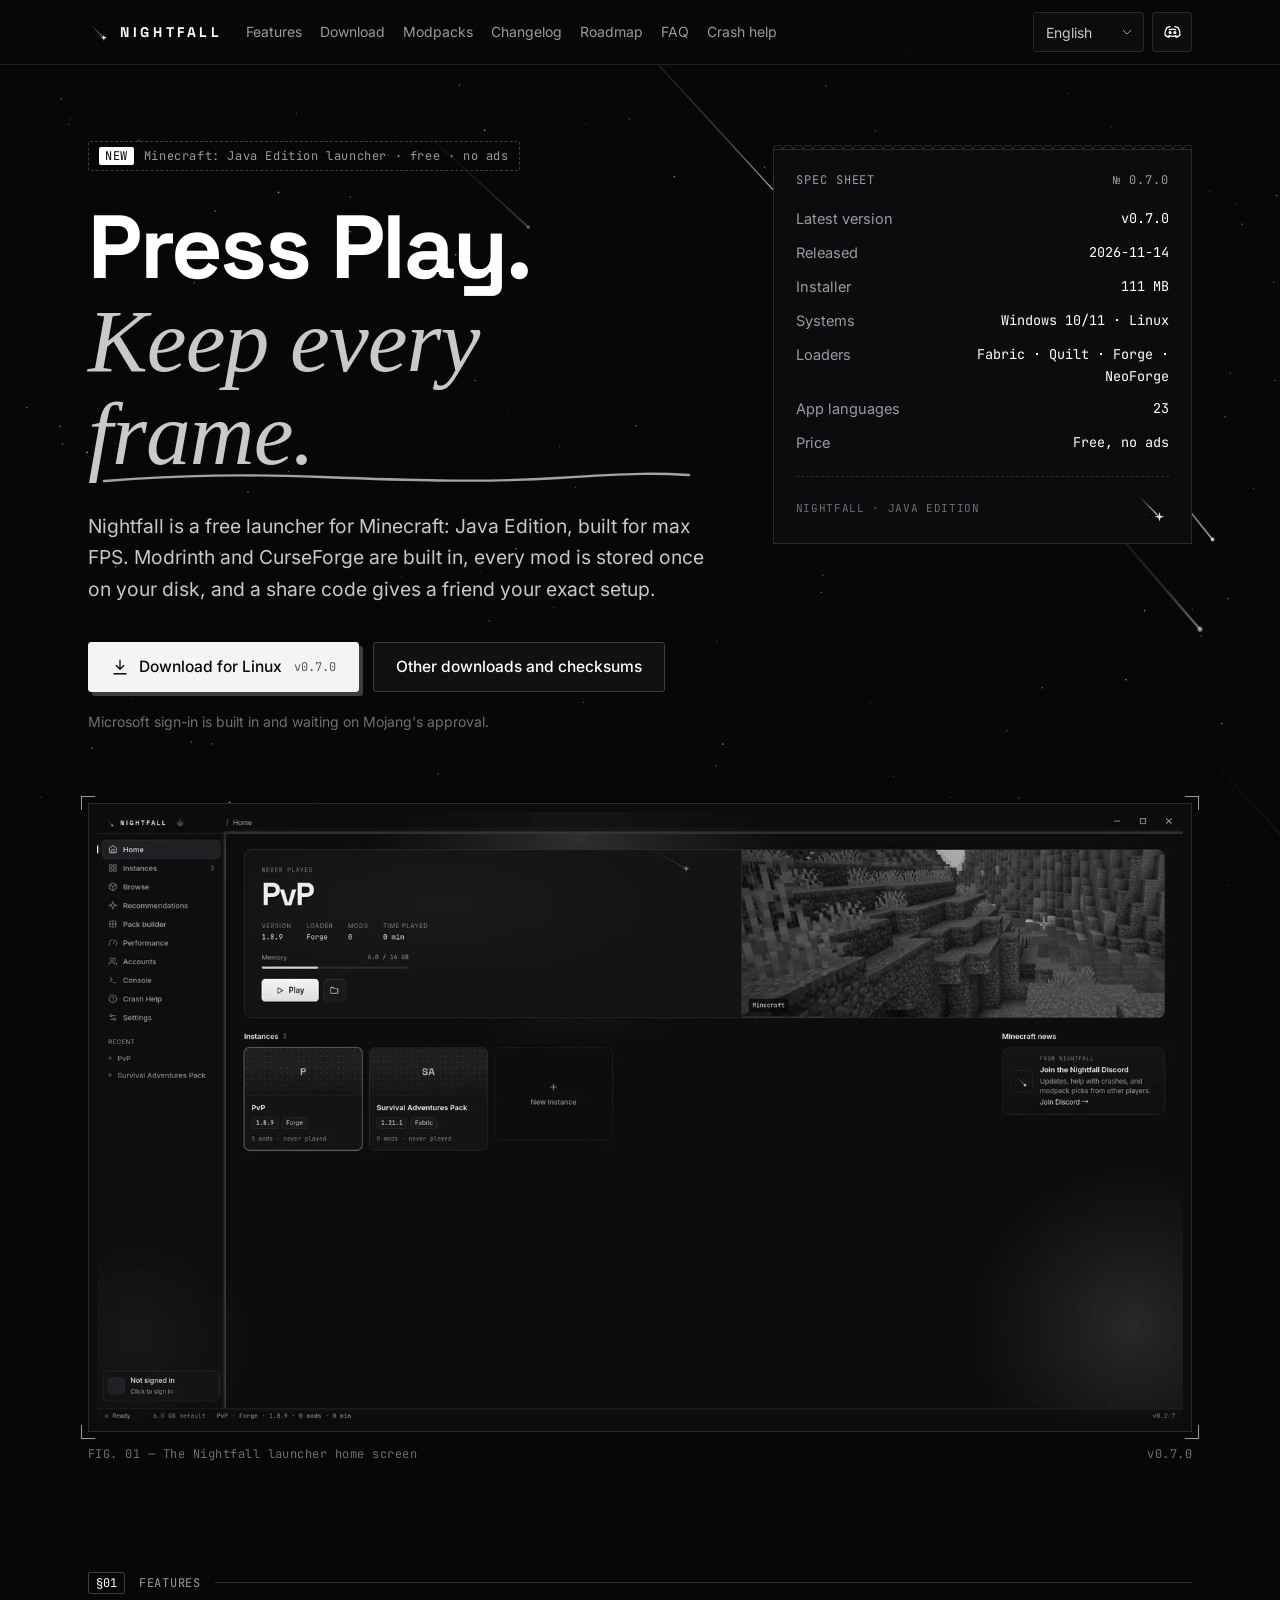
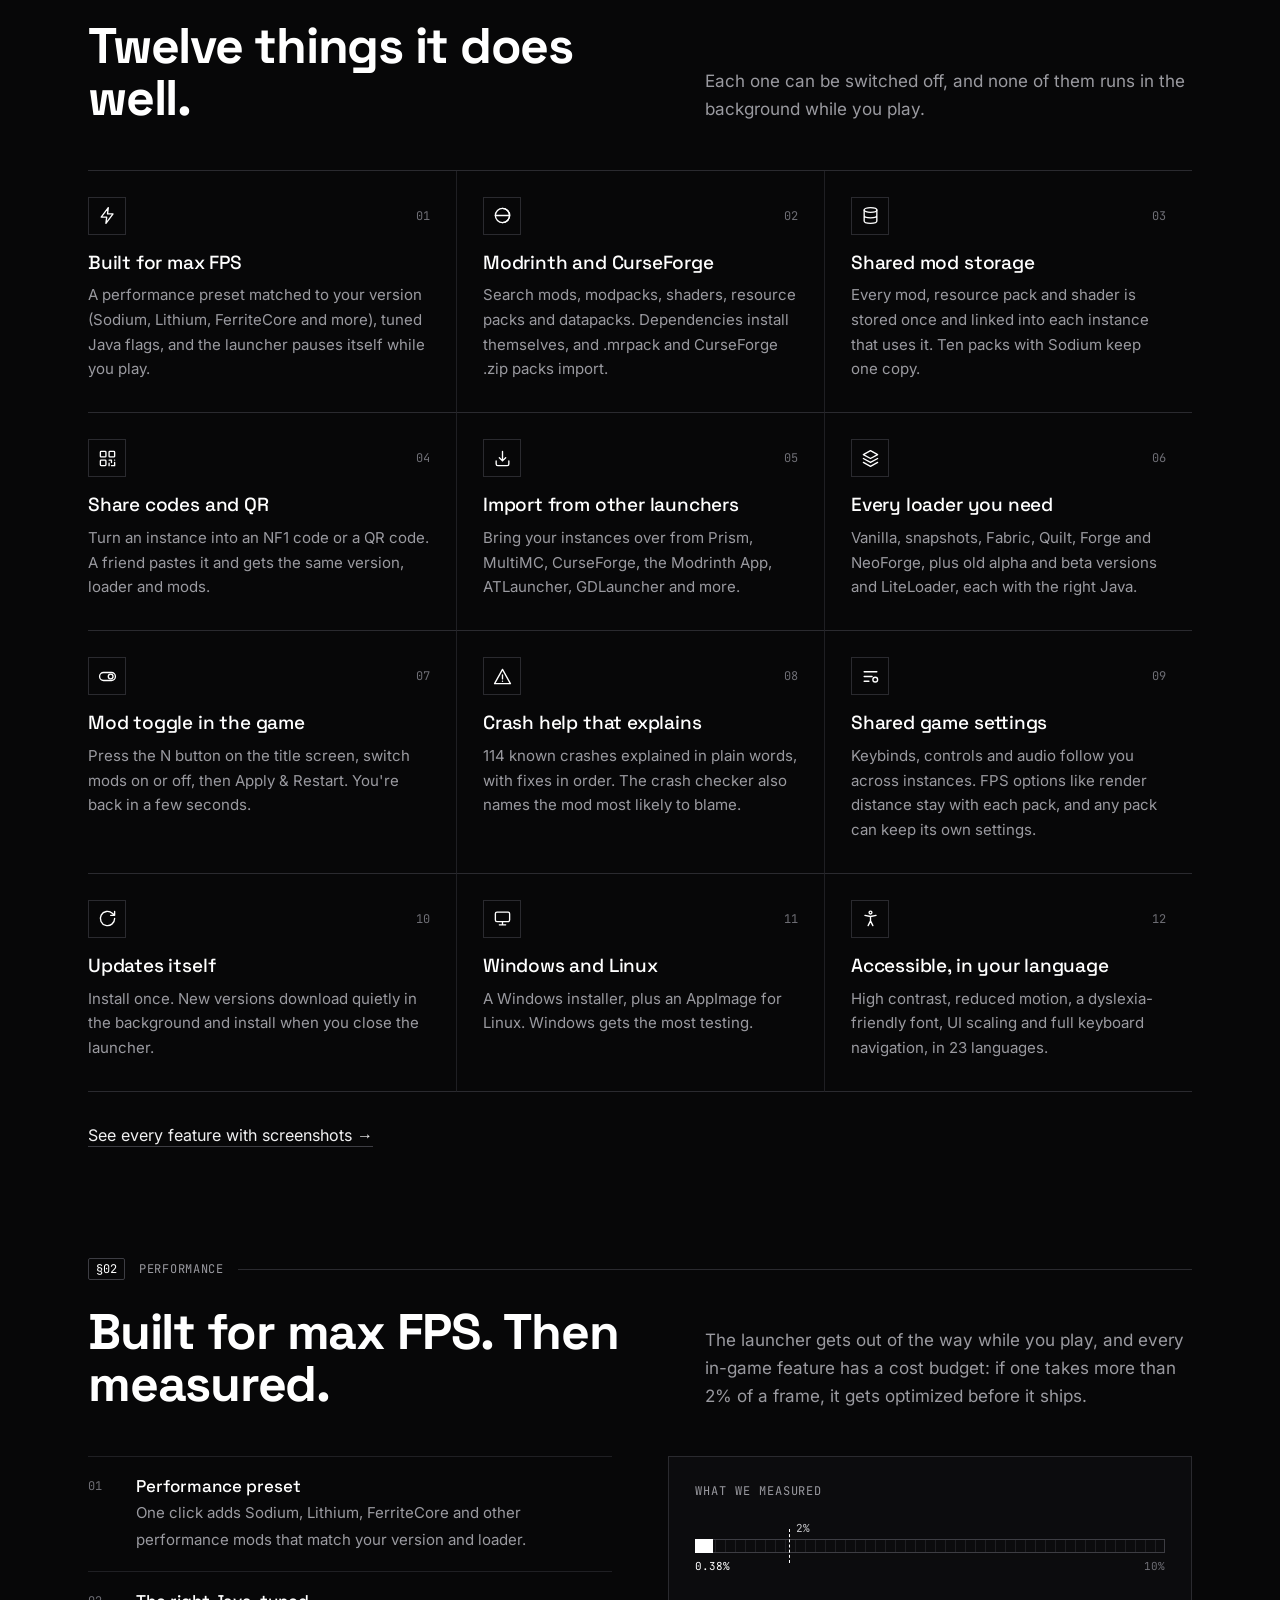
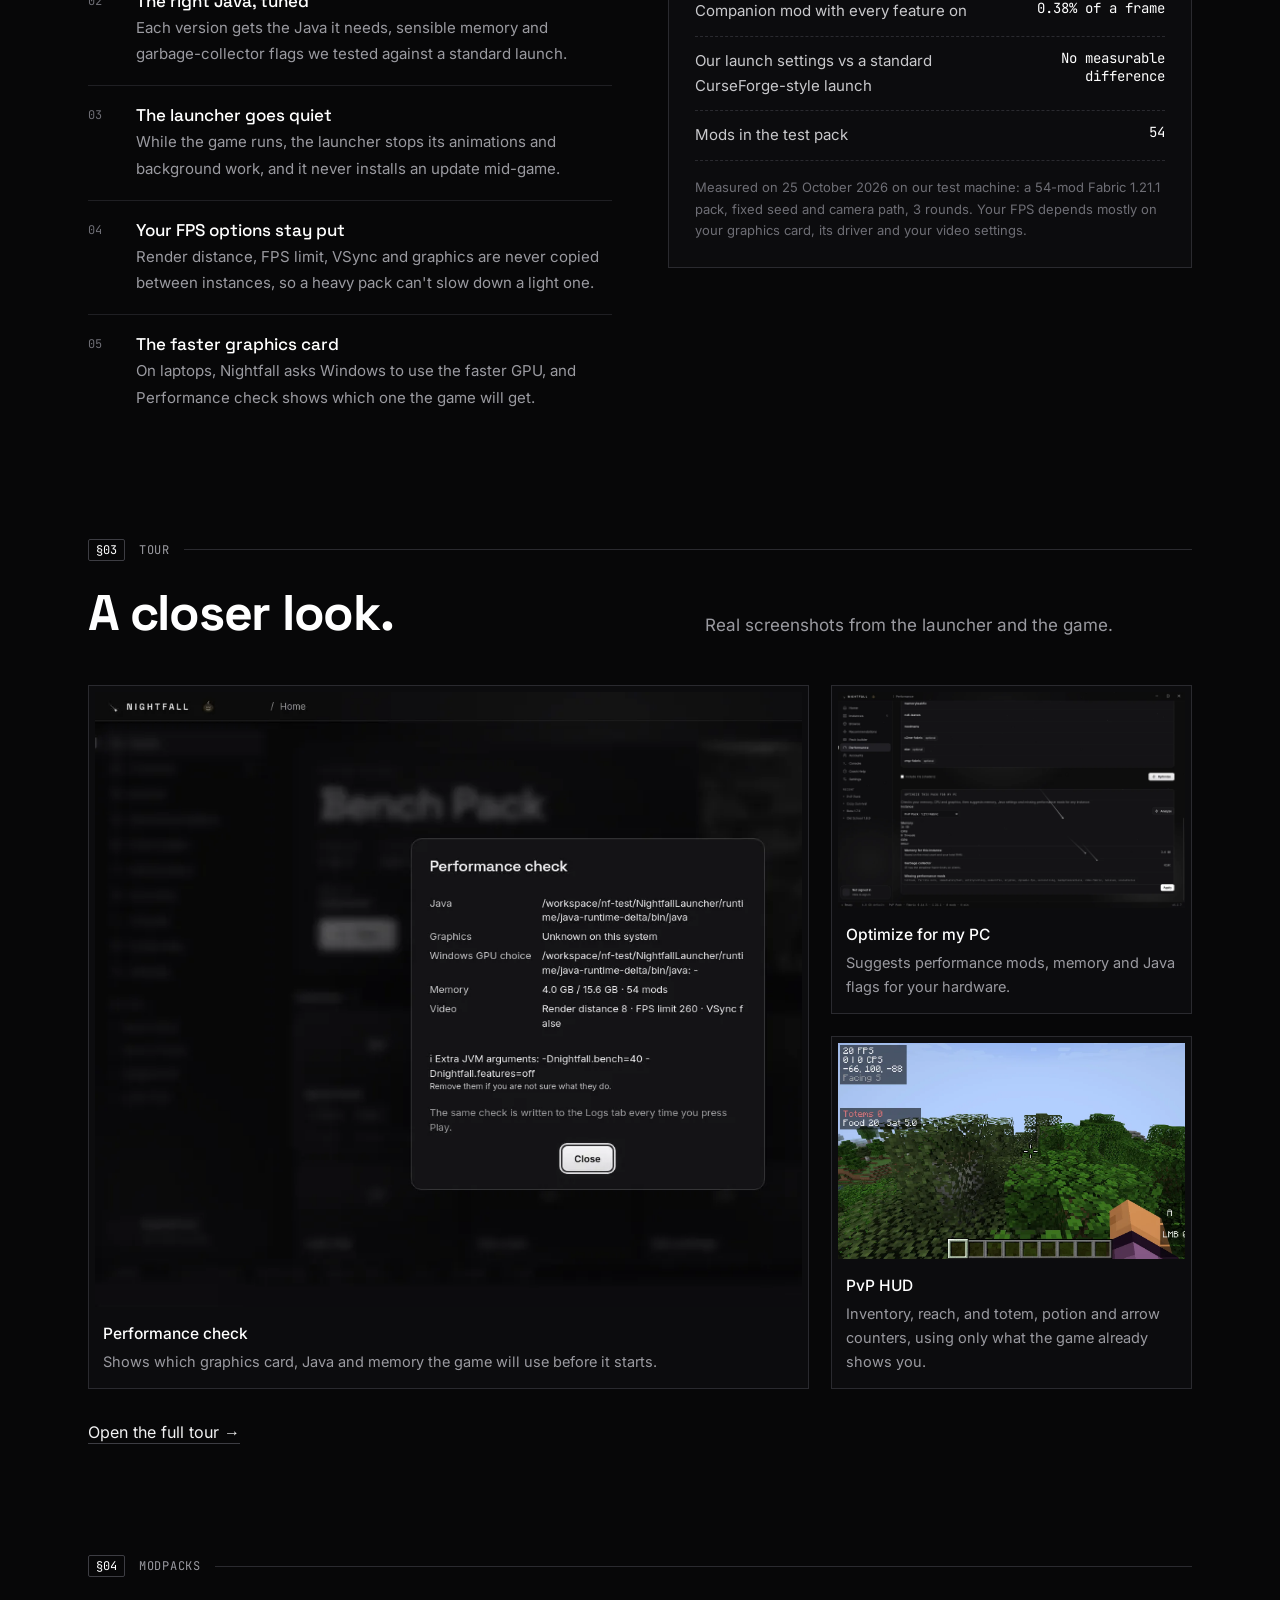
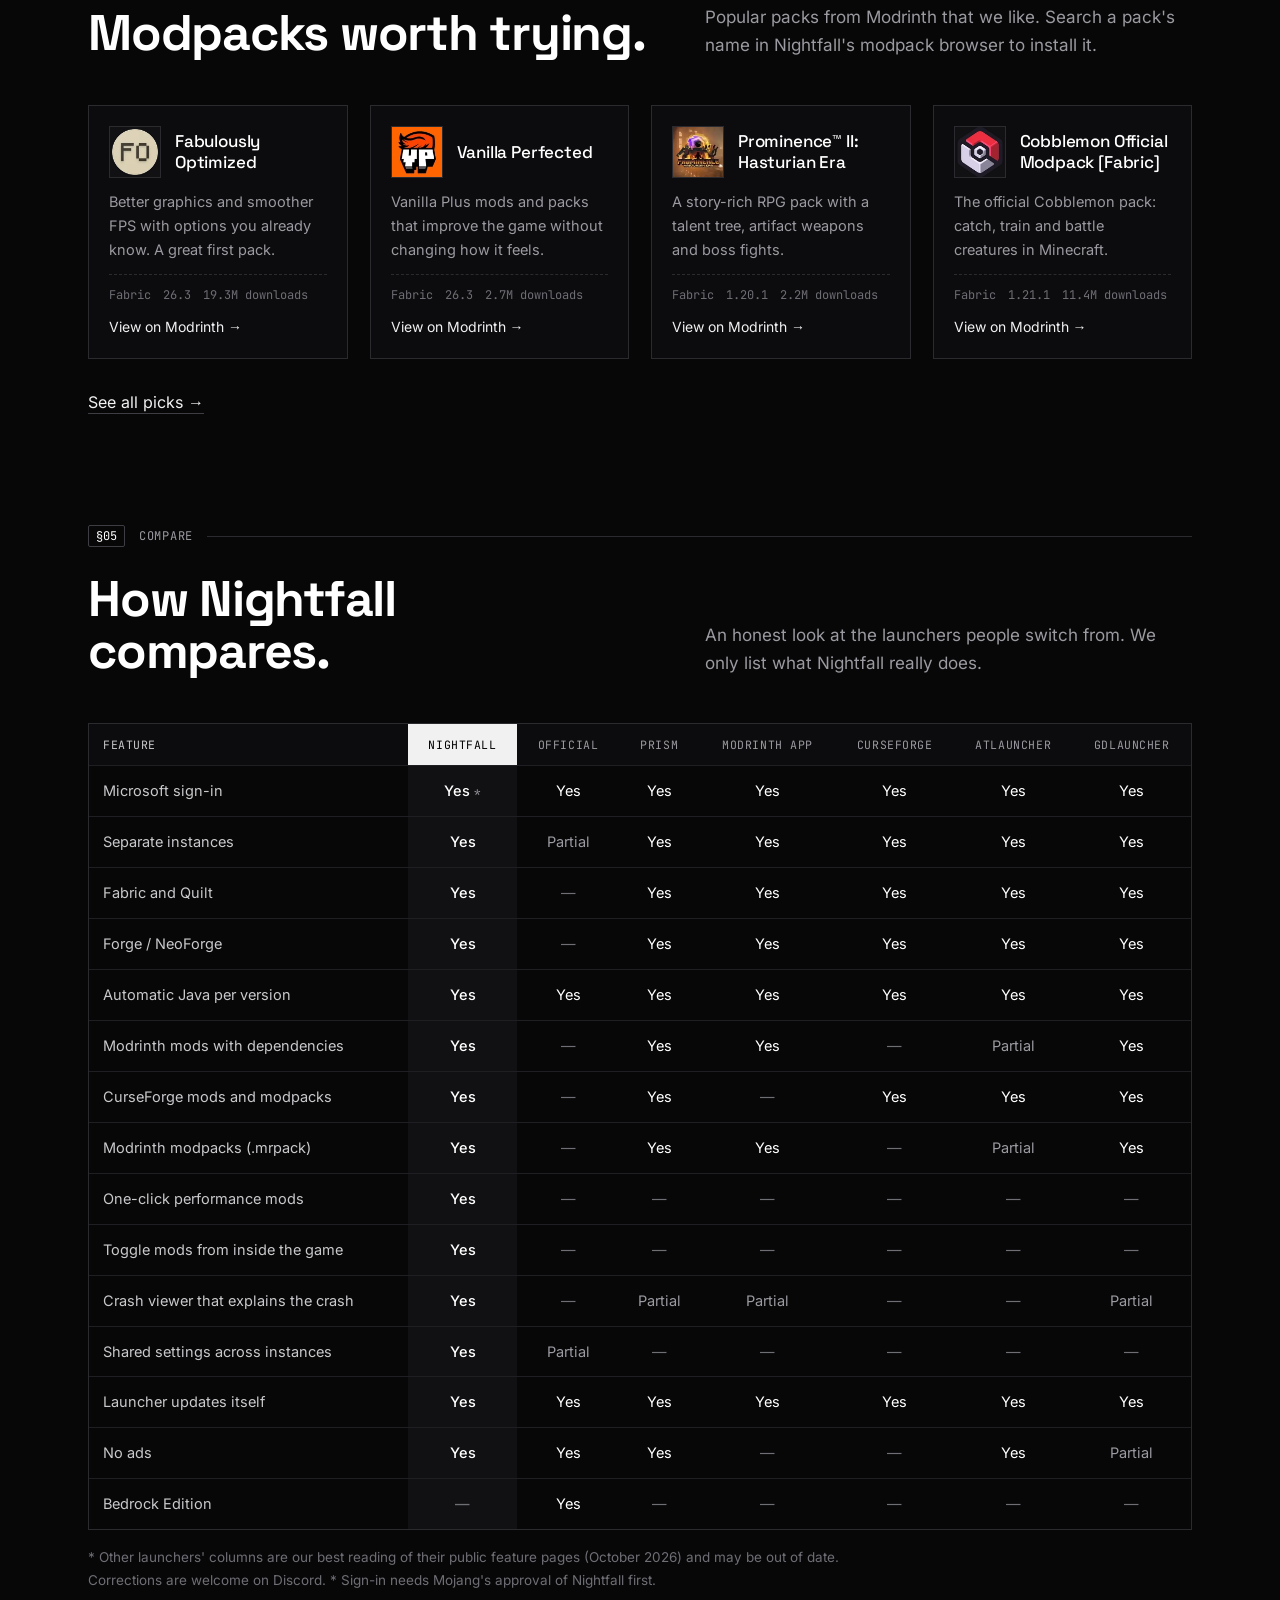
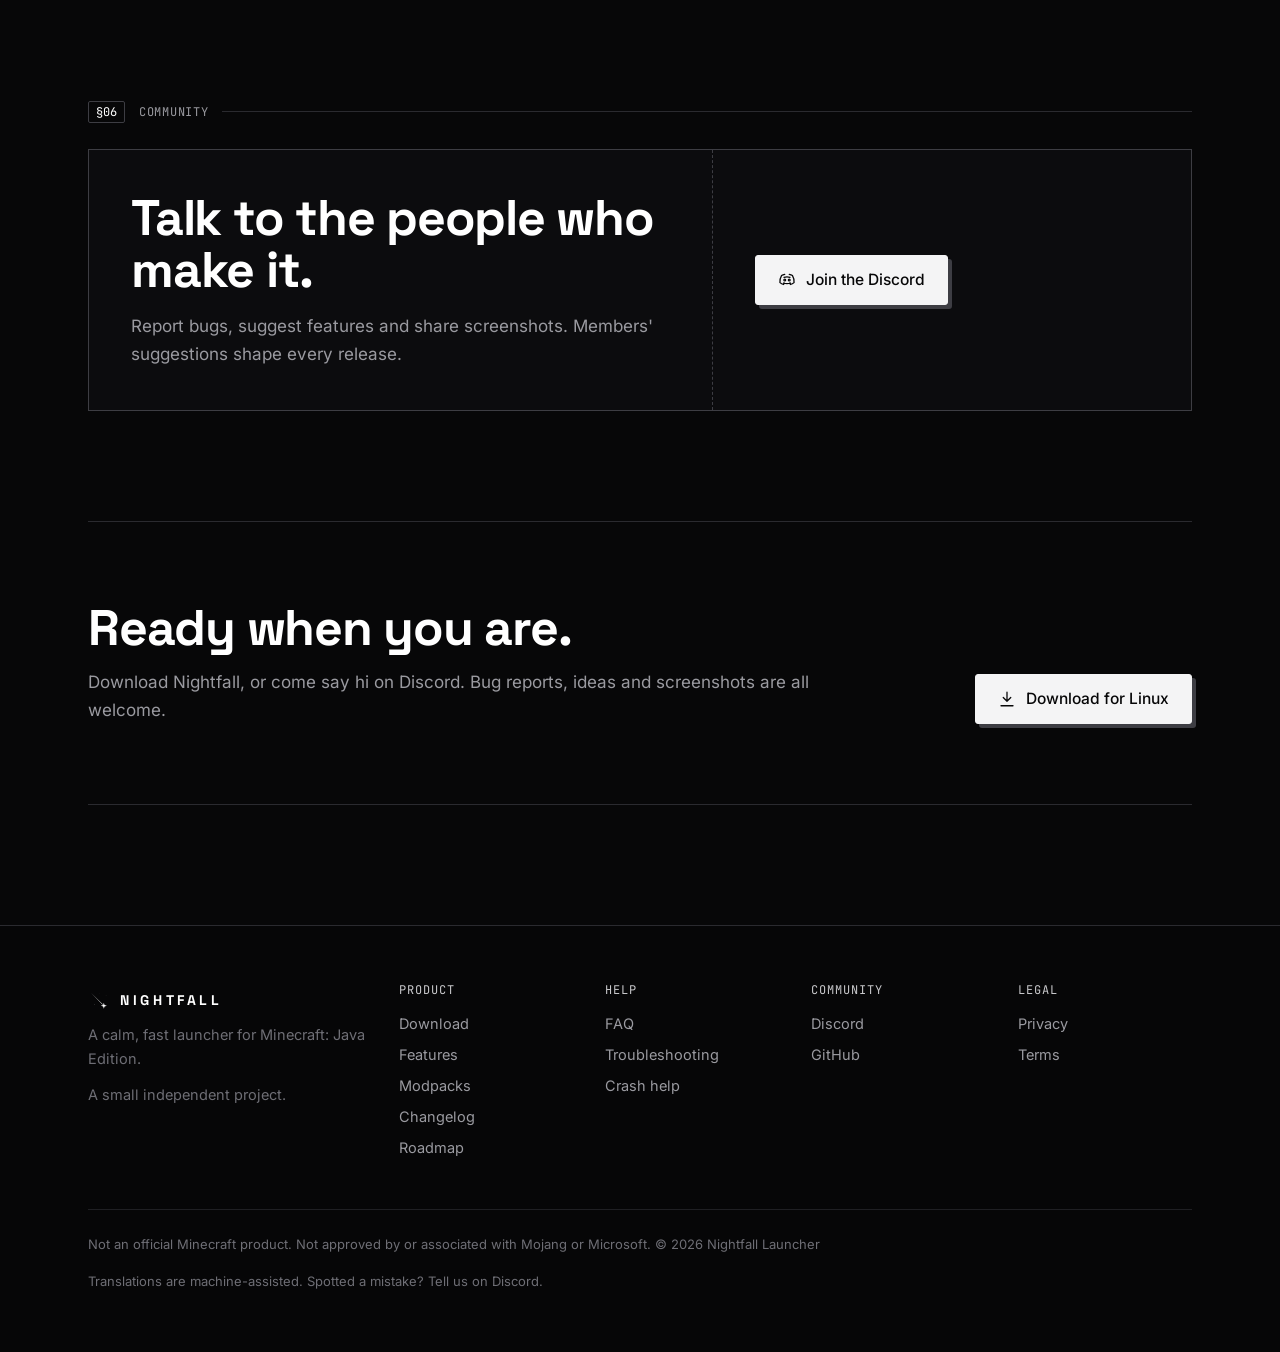
==== commit 4c711e7c: "site: sync from nightfall-launcher-app@86ce773" ====
--- a/index.html
+++ b/index.html
@@ -22,13 +22,13 @@
 <div><div class="kick rv"><b>NEW</b><span data-i18n="v3.hero.kick">Minecraft: Java Edition launcher · free · no ads</span></div>
 <h1 class="rv" data-i18n="v3.hero.title">Press Play.<br><em class="serif">Keep every frame.</em></h1>
 <p class="lead rv" data-i18n="v3.hero.lead">Nightfall is a free launcher for Minecraft: Java Edition, built for max FPS. Modrinth and CurseForge are built in, every mod is stored once on your disk, and a share code gives a friend your exact setup.</p>
-<div class="rv"><div class="cta"><a class="btn primary dl-main" href="https://github.com/CrackedRolly/nightfall-launcher/releases/download/v0.6.3/Nightfall-Launcher-0.6.3-win-x64.exe"><svg viewBox="0 0 24 24" fill="none" stroke="currentColor" stroke-width="1.7" stroke-linecap="round" stroke-linejoin="round" aria-hidden="true"><path d="M12 3v12m0 0l-5-5m5 5l5-5M4 21h16"/></svg><span class="os-win" data-i18n="v3.dl.win">Download for Windows</span><span class="os-linux" data-i18n="v3.dl.linux" hidden>Download for Linux</span><span class="sub">v<span class="ver">0.6.3</span></span></a>
+<div class="rv"><div class="cta"><a class="btn primary dl-main" href="https://github.com/CrackedRolly/nightfall-launcher/releases/download/v0.7.0/Nightfall-Launcher-0.7.0-win-x64.exe"><svg viewBox="0 0 24 24" fill="none" stroke="currentColor" stroke-width="1.7" stroke-linecap="round" stroke-linejoin="round" aria-hidden="true"><path d="M12 3v12m0 0l-5-5m5 5l5-5M4 21h16"/></svg><span class="os-win" data-i18n="v3.dl.win">Download for Windows</span><span class="os-linux" data-i18n="v3.dl.linux" hidden>Download for Linux</span><span class="sub">v<span class="ver">0.7.0</span></span></a>
 <a class="btn" href="download.html"><span data-i18n="v3.dl.other">Other downloads and checksums</span></a></div>
 <p class="elsewhere" hidden data-i18n="v3.dl.elsewhere">Nightfall runs on Windows and Linux PCs. Open this page on your computer to download it.</p></div>
 <p class="fine rv" data-i18n="hero.signin">Microsoft sign-in is built in and waiting on Mojang's approval.</p></div>
-<aside class="spec rv" aria-label="Spec sheet"><h2><span data-i18n="v3.spec.title">Spec sheet</span><span>№ <span class="ver">0.6.3</span></span></h2><dl><dt data-i18n="v3.spec.version">Latest version</dt><span class="dots"></span><dd>v<span class="ver">0.6.3</span></dd><dt data-i18n="v3.spec.released">Released</dt><span class="dots"></span><dd><span class="rel-date">2026-11-14</span></dd><dt data-i18n="v3.spec.size">Installer</dt><span class="dots"></span><dd><span class="rel-size">110 MB</span></dd><dt data-i18n="v3.spec.os">Systems</dt><span class="dots"></span><dd><span data-i18n="v3.spec.osv">Windows 10/11 · Linux</span></dd><dt data-i18n="v3.spec.loaders">Loaders</dt><span class="dots"></span><dd>Fabric · Quilt · Forge · NeoForge</dd><dt data-i18n="v3.spec.langs">App languages</dt><span class="dots"></span><dd>23</dd><dt data-i18n="v3.spec.price">Price</dt><span class="dots"></span><dd><span data-i18n="v3.spec.pricev">Free, no ads</span></dd></dl><div class="stamp"><span>Nightfall · Java Edition</span><img src="assets/star.svg" alt="" width="34" height="34"></div></aside></div>
+<aside class="spec rv" aria-label="Spec sheet"><h2><span data-i18n="v3.spec.title">Spec sheet</span><span>№ <span class="ver">0.7.0</span></span></h2><dl><dt data-i18n="v3.spec.version">Latest version</dt><span class="dots"></span><dd>v<span class="ver">0.7.0</span></dd><dt data-i18n="v3.spec.released">Released</dt><span class="dots"></span><dd><span class="rel-date">2026-11-14</span></dd><dt data-i18n="v3.spec.size">Installer</dt><span class="dots"></span><dd><span class="rel-size">111 MB</span></dd><dt data-i18n="v3.spec.os">Systems</dt><span class="dots"></span><dd><span data-i18n="v3.spec.osv">Windows 10/11 · Linux</span></dd><dt data-i18n="v3.spec.loaders">Loaders</dt><span class="dots"></span><dd>Fabric · Quilt · Forge · NeoForge</dd><dt data-i18n="v3.spec.langs">App languages</dt><span class="dots"></span><dd>23</dd><dt data-i18n="v3.spec.price">Price</dt><span class="dots"></span><dd><span data-i18n="v3.spec.pricev">Free, no ads</span></dd></dl><div class="stamp"><span>Nightfall · Java Edition</span><img src="assets/star.svg" alt="" width="34" height="34"></div></aside></div>
 <figure class="frame rv"><i></i><i></i><i></i><i></i><img src="assets/shots/home-029.webp" width="1600" height="900" alt="The Nightfall launcher home screen" data-i18n-alt="hero.shotAlt" fetchpriority="high"></figure>
-<div class="cap"><span>FIG. 01 — <span data-i18n="hero.shotAlt">The Nightfall launcher home screen</span></span><span>v0.6.3</span></div>
+<div class="cap"><span>FIG. 01 — <span data-i18n="hero.shotAlt">The Nightfall launcher home screen</span></span><span>v0.7.0</span></div>
 </div></header><section id="features"><div class="w"><div class="sh rv"><span class="no">§01</span><span class="mono" data-i18n="v3.sec.features">Features</span><i></i></div><div class="head rv"><h2 data-i18n="v3.feat.title">Twelve things it does well.</h2><p data-i18n="v3.feat.sub">Each one can be switched off, and none of them runs in the background while you play.</p></div><div class="flist"><div class="fi rv"><div class="hd"><span class="ic"><svg viewBox="0 0 24 24" fill="none" stroke="currentColor" stroke-width="1.7" stroke-linecap="round" stroke-linejoin="round" aria-hidden="true"><path d="M13 2L4 14h7l-1 8 9-12h-7z"/></svg></span><span class="n">01</span></div><h3 data-i18n="feat.perf.t">Built for max FPS</h3><p data-i18n="feat.perf.d">A performance preset matched to your version (Sodium, Lithium, FerriteCore and more), tuned Java flags, and the launcher pauses itself while you play.</p></div><div class="fi rv"><div class="hd"><span class="ic"><svg viewBox="0 0 24 24" fill="none" stroke="currentColor" stroke-width="1.7" stroke-linecap="round" stroke-linejoin="round" aria-hidden="true"><circle cx="12" cy="12" r="9"/><path d="M12 3a9 9 0 0 1 0 18M3 12h18"/></svg></span><span class="n">02</span></div><h3 data-i18n="feat.modrinth.t">Modrinth and CurseForge</h3><p data-i18n="feat.modrinth.d">Search mods, modpacks, shaders, resource packs and datapacks. Dependencies install themselves, and .mrpack and CurseForge .zip packs import.</p></div><div class="fi rv"><div class="hd"><span class="ic"><svg viewBox="0 0 24 24" fill="none" stroke="currentColor" stroke-width="1.7" stroke-linecap="round" stroke-linejoin="round" aria-hidden="true"><ellipse cx="12" cy="5" rx="8" ry="3"/><path d="M4 5v14c0 1.7 3.6 3 8 3s8-1.3 8-3V5M4 12c0 1.7 3.6 3 8 3s8-1.3 8-3"/></svg></span><span class="n">03</span></div><h3 data-i18n="feat.storage.t">Shared mod storage</h3><p data-i18n="feat.storage.d">Every mod, resource pack and shader is stored once and linked into each instance that uses it. Ten packs with Sodium keep one copy.</p></div><div class="fi rv"><div class="hd"><span class="ic"><svg viewBox="0 0 24 24" fill="none" stroke="currentColor" stroke-width="1.7" stroke-linecap="round" stroke-linejoin="round" aria-hidden="true"><rect x="3" y="3" width="7" height="7" rx="1"/><rect x="14" y="3" width="7" height="7" rx="1"/><rect x="3" y="14" width="7" height="7" rx="1"/><path d="M14 14h3v3M21 14v.01M17 21h4v-4M14 21v-3"/></svg></span><span class="n">04</span></div><h3 data-i18n="feat.share.t">Share codes and QR</h3><p data-i18n="feat.share.d">Turn an instance into an NF1 code or a QR code. A friend pastes it and gets the same version, loader and mods.</p></div><div class="fi rv"><div class="hd"><span class="ic"><svg viewBox="0 0 24 24" fill="none" stroke="currentColor" stroke-width="1.7" stroke-linecap="round" stroke-linejoin="round" aria-hidden="true"><path d="M12 3v12m0 0l-4-4m4 4l4-4"/><path d="M4 15v4a2 2 0 0 0 2 2h12a2 2 0 0 0 2-2v-4"/></svg></span><span class="n">05</span></div><h3 data-i18n="feat.import.t">Import from other launchers</h3><p data-i18n="feat.import.d">Bring your instances over from Prism, MultiMC, CurseForge, the Modrinth App, ATLauncher, GDLauncher and more.</p></div><div class="fi rv"><div class="hd"><span class="ic"><svg viewBox="0 0 24 24" fill="none" stroke="currentColor" stroke-width="1.7" stroke-linecap="round" stroke-linejoin="round" aria-hidden="true"><path d="M12 2l9 5-9 5-9-5z"/><path d="M3 12l9 5 9-5M3 17l9 5 9-5"/></svg></span><span class="n">06</span></div><h3 data-i18n="feat.loaders.t">Every loader you need</h3><p data-i18n="feat.loaders.d">Vanilla, snapshots, Fabric, Quilt, Forge and NeoForge, plus old alpha and beta versions and LiteLoader, each with the right Java.</p></div><div class="fi rv"><div class="hd"><span class="ic"><svg viewBox="0 0 24 24" fill="none" stroke="currentColor" stroke-width="1.7" stroke-linecap="round" stroke-linejoin="round" aria-hidden="true"><rect x="2" y="7" width="20" height="10" rx="5"/><circle cx="16" cy="12" r="3"/></svg></span><span class="n">07</span></div><h3 data-i18n="feat.toggle.t">Mod toggle in the game</h3><p data-i18n="feat.toggle.d">Press the N button on the title screen, switch mods on or off, then Apply & Restart. You're back in a few seconds.</p></div><div class="fi rv"><div class="hd"><span class="ic"><svg viewBox="0 0 24 24" fill="none" stroke="currentColor" stroke-width="1.7" stroke-linecap="round" stroke-linejoin="round" aria-hidden="true"><path d="M12 3l10 18H2z"/><path d="M12 10v5M12 18v.01"/></svg></span><span class="n">08</span></div><h3 data-i18n="feat.crash.t">Crash help that explains</h3><p data-i18n="feat.crash.d">114 known crashes explained in plain words, with fixes in order. The crash checker also names the mod most likely to blame.</p></div><div class="fi rv"><div class="hd"><span class="ic"><svg viewBox="0 0 24 24" fill="none" stroke="currentColor" stroke-width="1.7" stroke-linecap="round" stroke-linejoin="round" aria-hidden="true"><path d="M4 6h16M4 12h10M4 18h6"/><circle cx="18" cy="16" r="3"/></svg></span><span class="n">09</span></div><h3 data-i18n="feat.shared.t">Shared game settings</h3><p data-i18n="feat.shared.d">Keybinds, controls and audio follow you across instances. FPS options like render distance stay with each pack, and any pack can keep its own settings.</p></div><div class="fi rv"><div class="hd"><span class="ic"><svg viewBox="0 0 24 24" fill="none" stroke="currentColor" stroke-width="1.7" stroke-linecap="round" stroke-linejoin="round" aria-hidden="true"><path d="M21 12a9 9 0 1 1-3-6.7L21 8M21 3v5h-5"/></svg></span><span class="n">10</span></div><h3 data-i18n="feat.update.t">Updates itself</h3><p data-i18n="feat.update.d">Install once. New versions download quietly in the background and install when you close the launcher.</p></div><div class="fi rv"><div class="hd"><span class="ic"><svg viewBox="0 0 24 24" fill="none" stroke="currentColor" stroke-width="1.7" stroke-linecap="round" stroke-linejoin="round" aria-hidden="true"><rect x="3" y="4" width="18" height="12" rx="2"/><path d="M8 20h8M12 16v4"/></svg></span><span class="n">11</span></div><h3 data-i18n="feat.linux.t">Windows and Linux</h3><p data-i18n="feat.linux.d">A Windows installer, plus an AppImage for Linux. Windows gets the most testing.</p></div><div class="fi rv"><div class="hd"><span class="ic"><svg viewBox="0 0 24 24" fill="none" stroke="currentColor" stroke-width="1.7" stroke-linecap="round" stroke-linejoin="round" aria-hidden="true"><circle cx="12" cy="4.5" r="1.8"/><path d="M5 8l7 1.5L19 8M12 9.5V15l-3 6M12 15l3 6"/></svg></span><span class="n">12</span></div><h3 data-i18n="feat.access.t">Accessible, in your language</h3><p data-i18n="feat.access.d">High contrast, reduced motion, a dyslexia-friendly font, UI scaling and full keyboard navigation, in 23 languages.</p></div></div>
 <p class="more rv"><a class="lnk arrow" href="features.html" data-i18n="v3.feat.all">See every feature with screenshots</a></p></div></section><section id="fps"><div class="w"><div class="sh rv"><span class="no">§02</span><span class="mono" data-i18n="v3.sec.fps">Performance</span><i></i></div><div class="head rv"><h2 data-i18n="v3.fps.title">Built for max FPS. Then measured.</h2><p data-i18n="v3.fps.lead">The launcher gets out of the way while you play, and every in-game feature has a cost budget: if one takes more than 2% of a frame, it gets optimized before it ships.</p></div>
 <div class="fps"><ol class="plist rv"><li><b data-i18n="v3.fps.p1.t">Performance preset</b><span data-i18n="v3.fps.p1.d">One click adds Sodium, Lithium, FerriteCore and other performance mods that match your version and loader.</span></li><li><b data-i18n="v3.fps.p2.t">The right Java, tuned</b><span data-i18n="v3.fps.p2.d">Each version gets the Java it needs, sensible memory and garbage-collector flags we tested against a standard launch.</span></li><li><b data-i18n="v3.fps.p3.t">The launcher goes quiet</b><span data-i18n="v3.fps.p3.d">While the game runs, the launcher stops its animations and background work, and it never installs an update mid-game.</span></li><li><b data-i18n="v3.fps.p4.t">Your FPS options stay put</b><span data-i18n="v3.fps.p4.d">Render distance, FPS limit, VSync and graphics are never copied between instances, so a heavy pack can't slow down a light one.</span></li><li><b data-i18n="v3.fps.p5.t">The faster graphics card</b><span data-i18n="v3.fps.p5.d">On laptops, Nightfall asks Windows to use the faster GPU, and Performance check shows which one the game will get.</span></li></ol>
@@ -56,7 +56,7 @@
 <div class="side"><div class="count" id="dc-count" hidden><div class="on"><b id="dc-on">0</b><span data-i18n="v3.dc.online">online now</span></div><div><b id="dc-all">0</b><span data-i18n="v3.dc.members">members</span></div></div>
 <div><a class="btn primary" href="https://discord.gg/PGanscBPUt" rel="noopener"><svg viewBox="0 0 24 24" fill="none" stroke="currentColor" stroke-width="1.7" stroke-linecap="round" stroke-linejoin="round" aria-hidden="true"><path d="M8 8.5c2.6-.9 5.4-.9 8 0M7.5 16c2.9 1.2 6.1 1.2 9 0M9 4.5c-1.6.3-3 .8-4.3 1.6C2.8 9.3 2.3 12.4 2.6 15.5c1.5 1.2 3.1 2 4.8 2.5l1-1.8M15 4.5c1.6.3 3 .8 4.3 1.6 1.9 3.2 2.4 6.3 2.1 9.4-1.5 1.2-3.1 2-4.8 2.5l-1-1.8"/><circle cx="9" cy="12" r="1.2"/><circle cx="15" cy="12" r="1.2"/></svg><span data-i18n="v3.dc.join">Join the Discord</span></a></div></div>
 </div></div></section><section><div class="w"><div class="band rv"><div><h2 data-i18n="band.title">Ready when you are.</h2><p data-i18n="band.text">Download Nightfall, or come say hi on Discord. Bug reports, ideas and screenshots are all welcome.</p></div>
-<div class="cta"><a class="btn primary dl-main" href="https://github.com/CrackedRolly/nightfall-launcher/releases/download/v0.6.3/Nightfall-Launcher-0.6.3-win-x64.exe"><svg viewBox="0 0 24 24" fill="none" stroke="currentColor" stroke-width="1.7" stroke-linecap="round" stroke-linejoin="round" aria-hidden="true"><path d="M12 3v12m0 0l-5-5m5 5l5-5M4 21h16"/></svg><span class="os-win" data-i18n="v3.dl.win">Download for Windows</span><span class="os-linux" data-i18n="v3.dl.linux" hidden>Download for Linux</span></a></div></div></div></section></main><footer><div class="w">
+<div class="cta"><a class="btn primary dl-main" href="https://github.com/CrackedRolly/nightfall-launcher/releases/download/v0.7.0/Nightfall-Launcher-0.7.0-win-x64.exe"><svg viewBox="0 0 24 24" fill="none" stroke="currentColor" stroke-width="1.7" stroke-linecap="round" stroke-linejoin="round" aria-hidden="true"><path d="M12 3v12m0 0l-5-5m5 5l5-5M4 21h16"/></svg><span class="os-win" data-i18n="v3.dl.win">Download for Windows</span><span class="os-linux" data-i18n="v3.dl.linux" hidden>Download for Linux</span></a></div></div></div></section></main><footer><div class="w">
 <div><a class="brand" href="./"><img src="assets/star.svg" alt="" width="22" height="22"><span>NIGHTFALL</span></a><p data-i18n="foot.tagline">A calm, fast launcher for Minecraft: Java Edition.</p><p data-i18n="v3.foot.made">A small independent project.</p></div>
 <div><h4 data-i18n="foot.product">Product</h4><a href="download.html" data-i18n="nav.download">Download</a><a href="features.html" data-i18n="nav.features">Features</a><a href="modpacks.html" data-i18n="nav.modpacks">Modpacks</a><a href="changelog.html" data-i18n="nav.changelog">Changelog</a><a href="roadmap.html" data-i18n="nav.roadmap">Roadmap</a></div>
 <div><h4 data-i18n="v3.foot.help">Help</h4><a href="faq.html" data-i18n="nav.faq">FAQ</a><a href="faq.html#troubleshooting" data-i18n="v3.ts.title">Troubleshooting</a><a href="crash-help.html" data-i18n="nav.crash">Crash help</a></div>
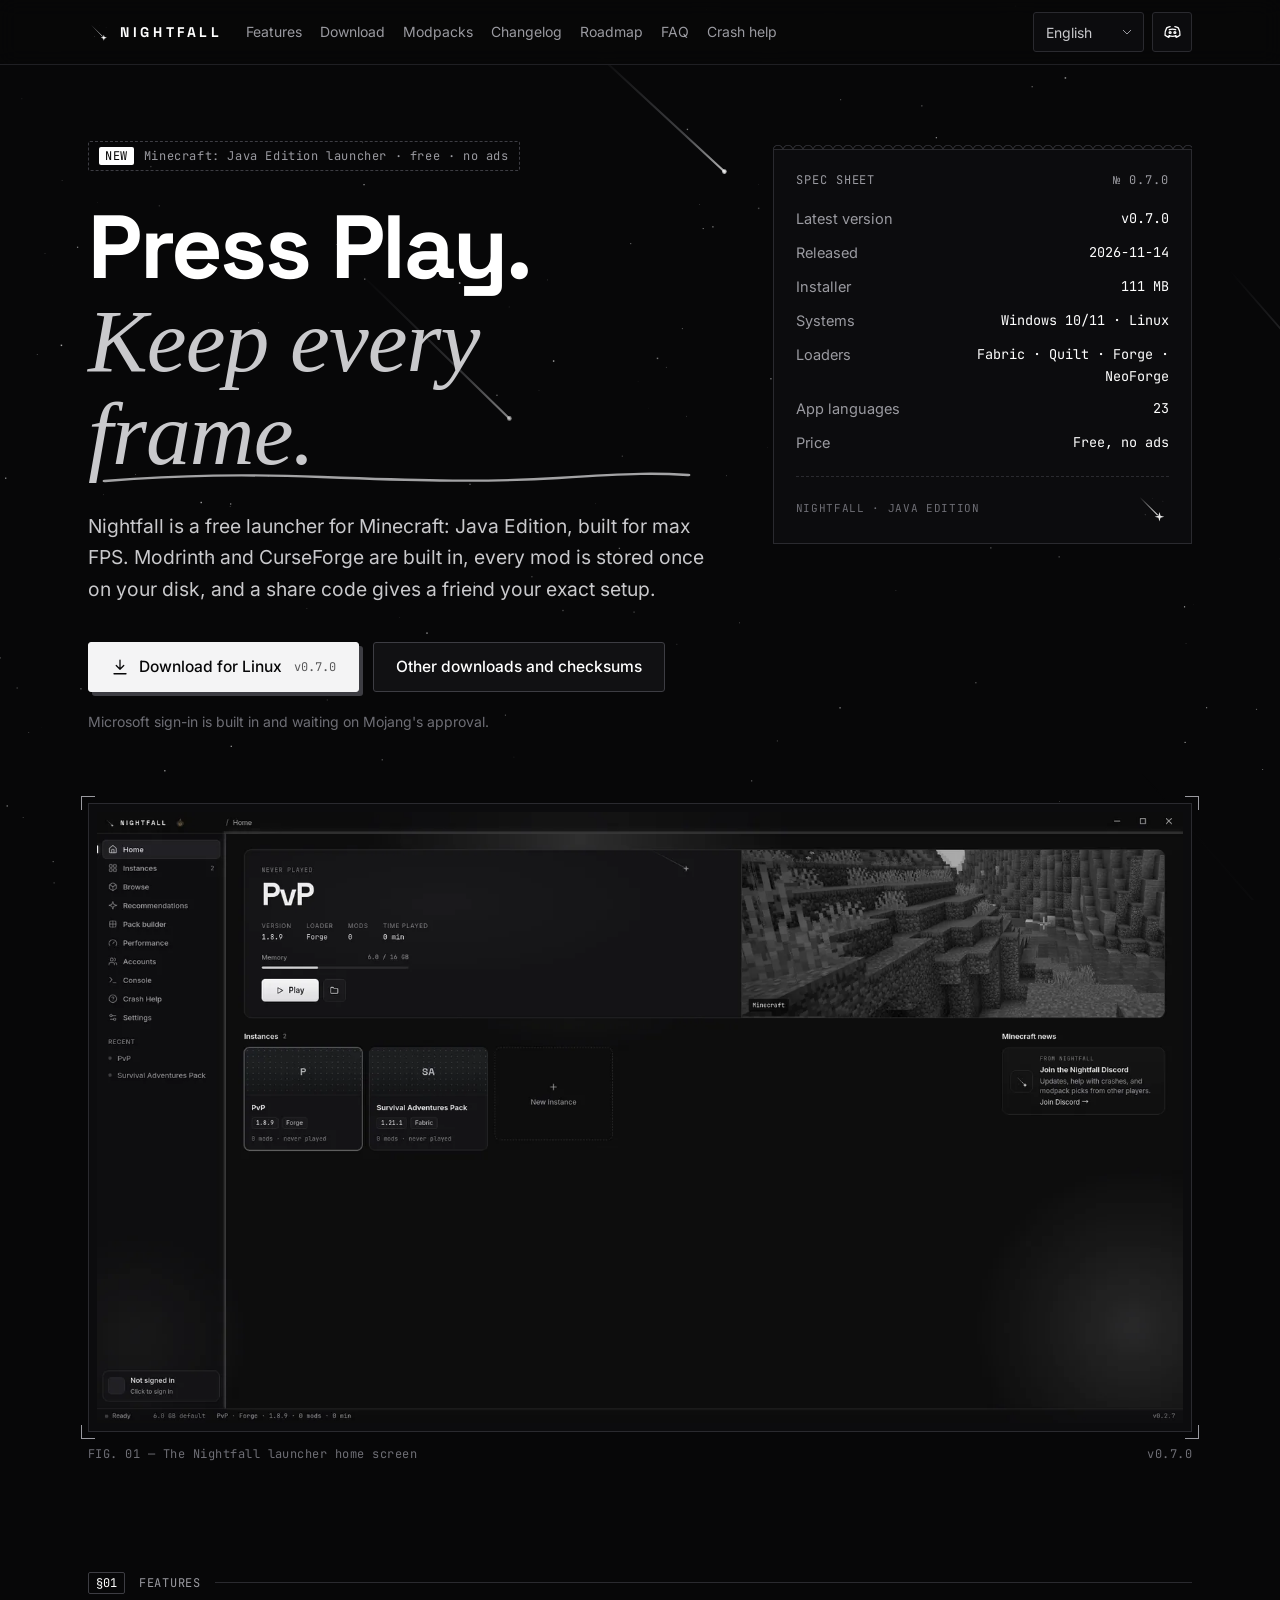
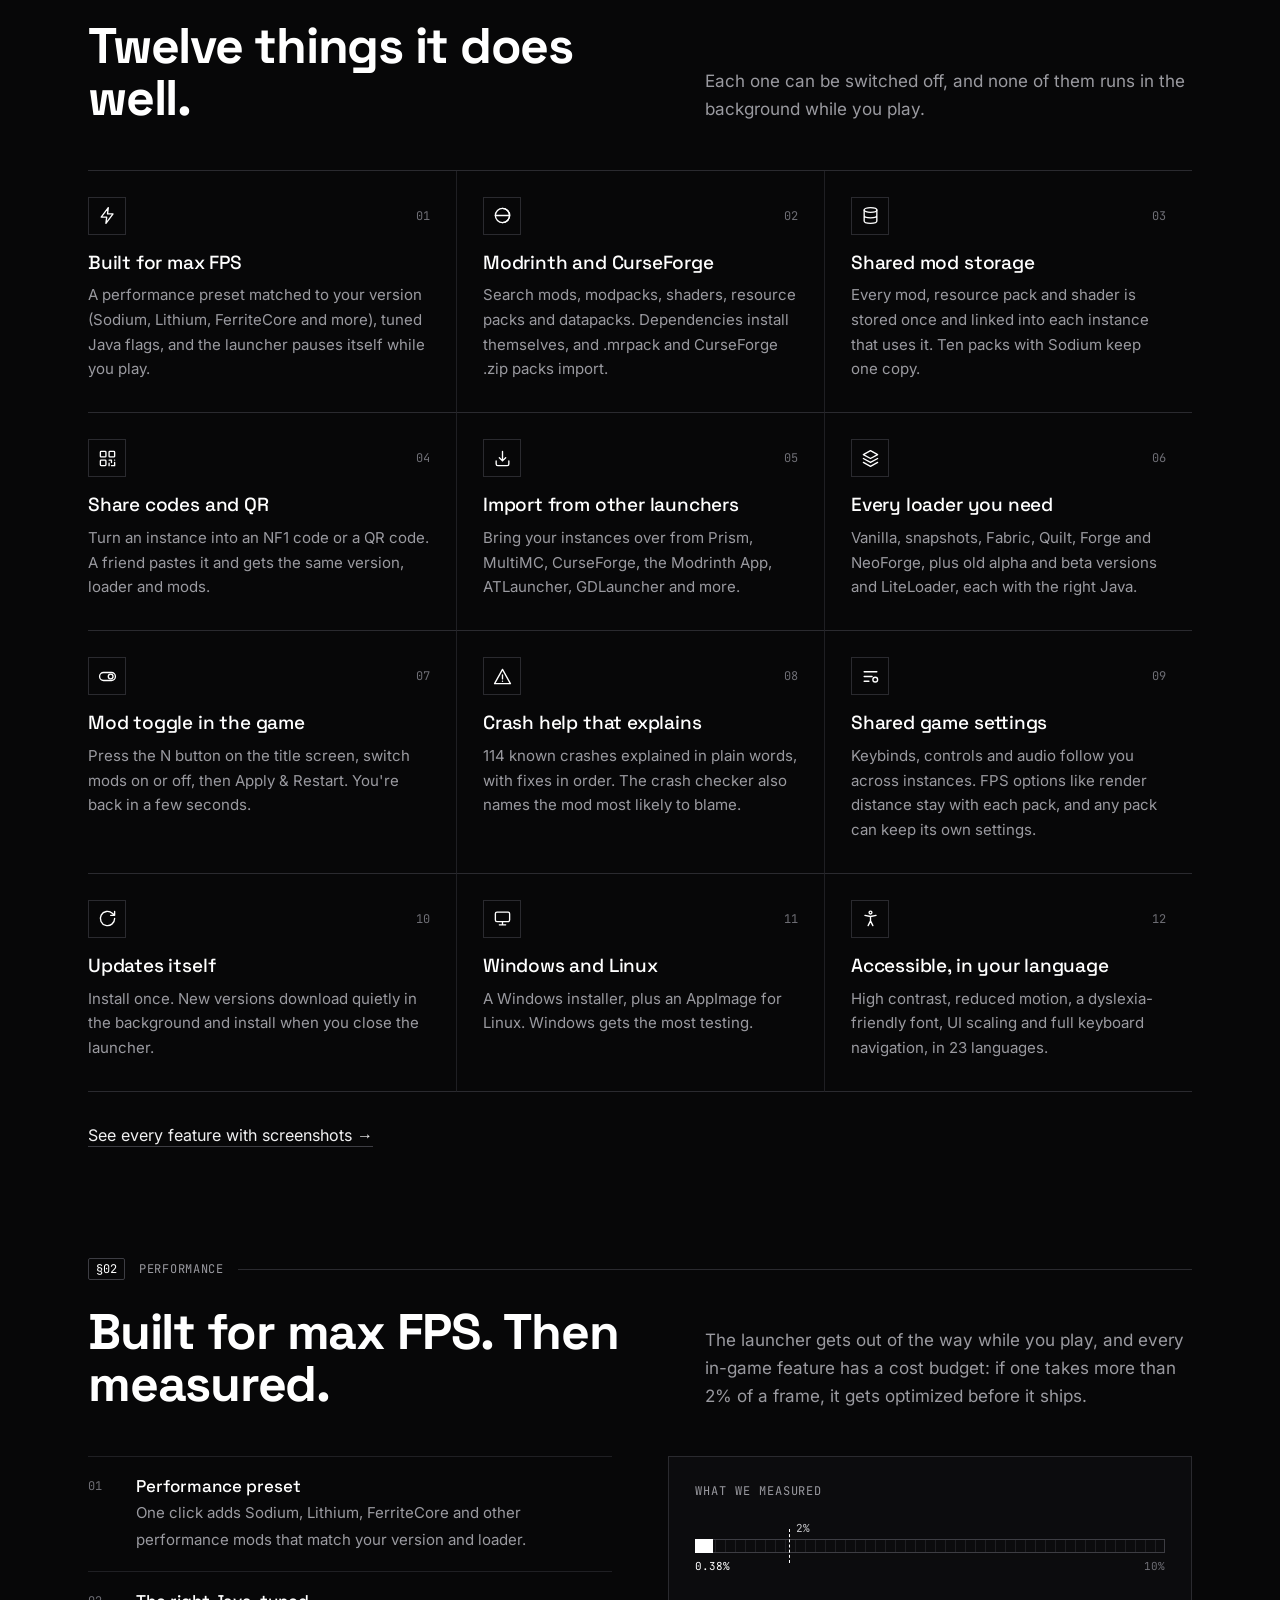
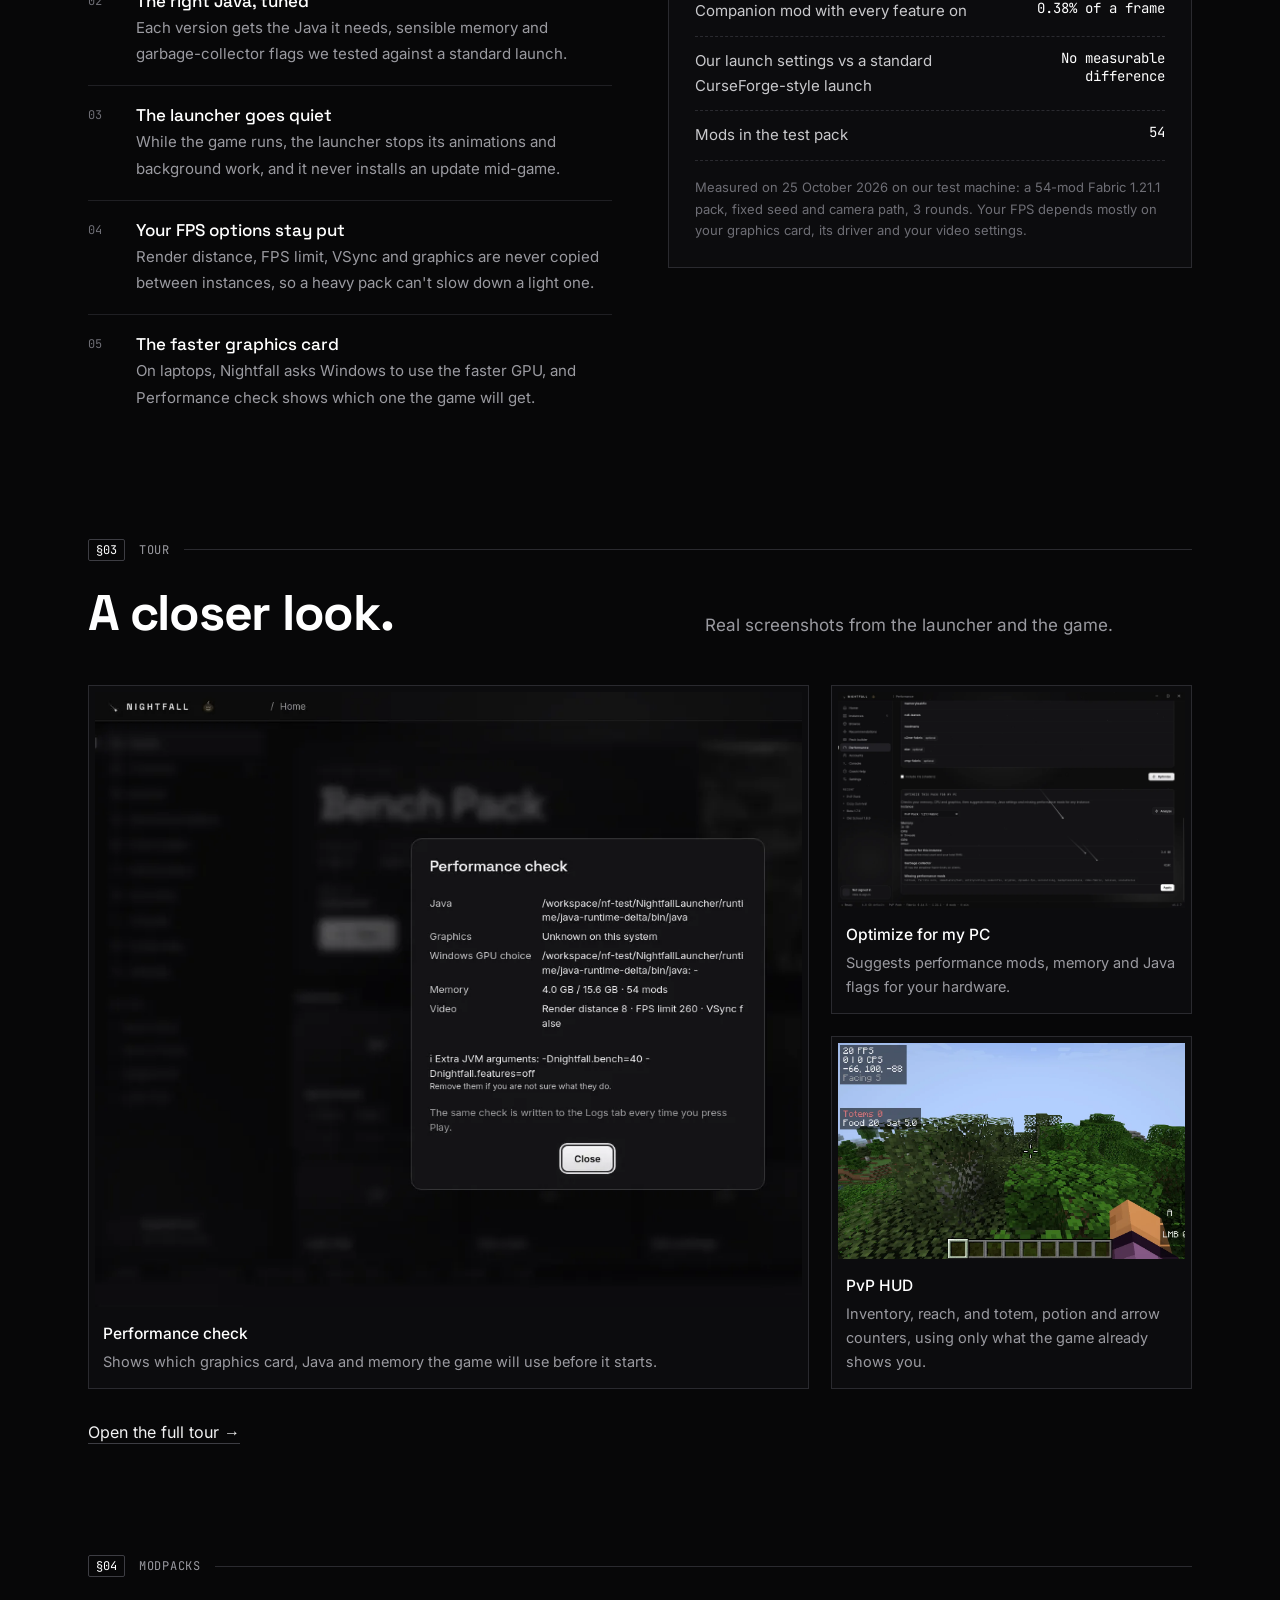
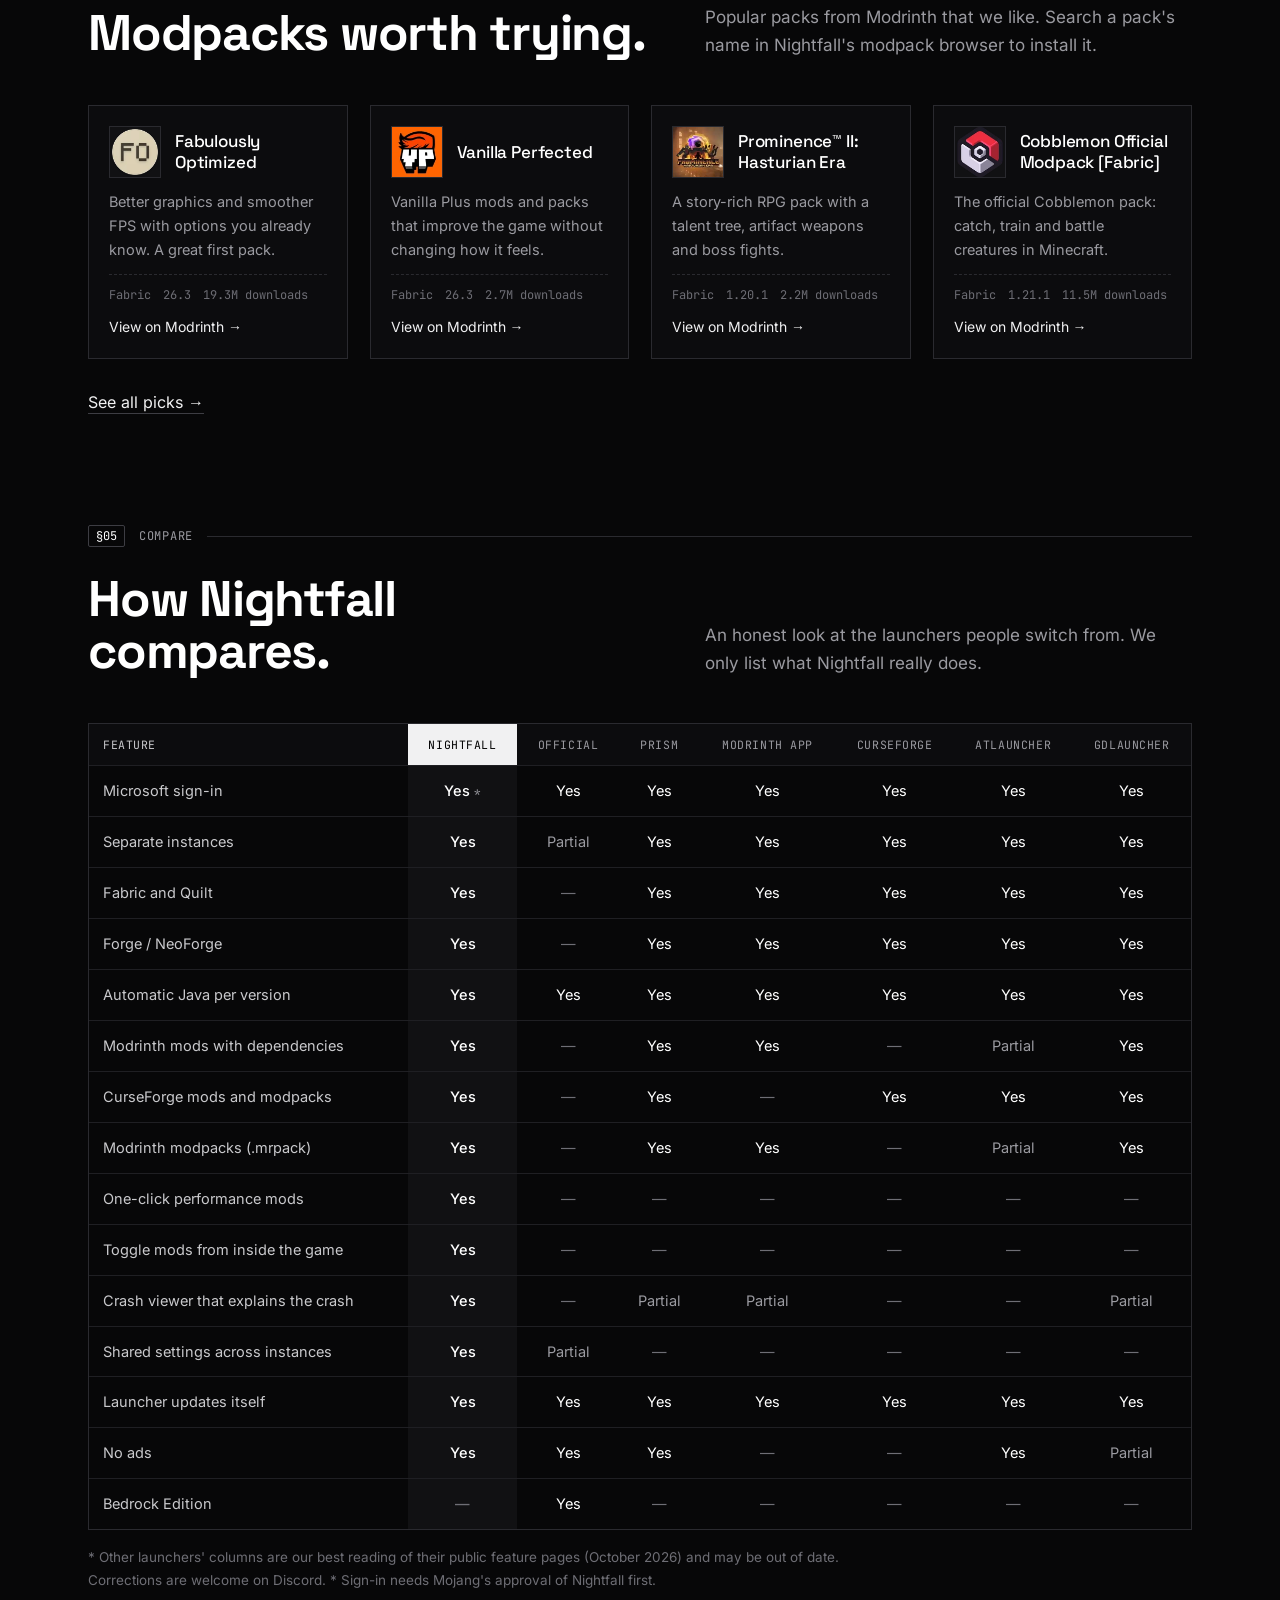
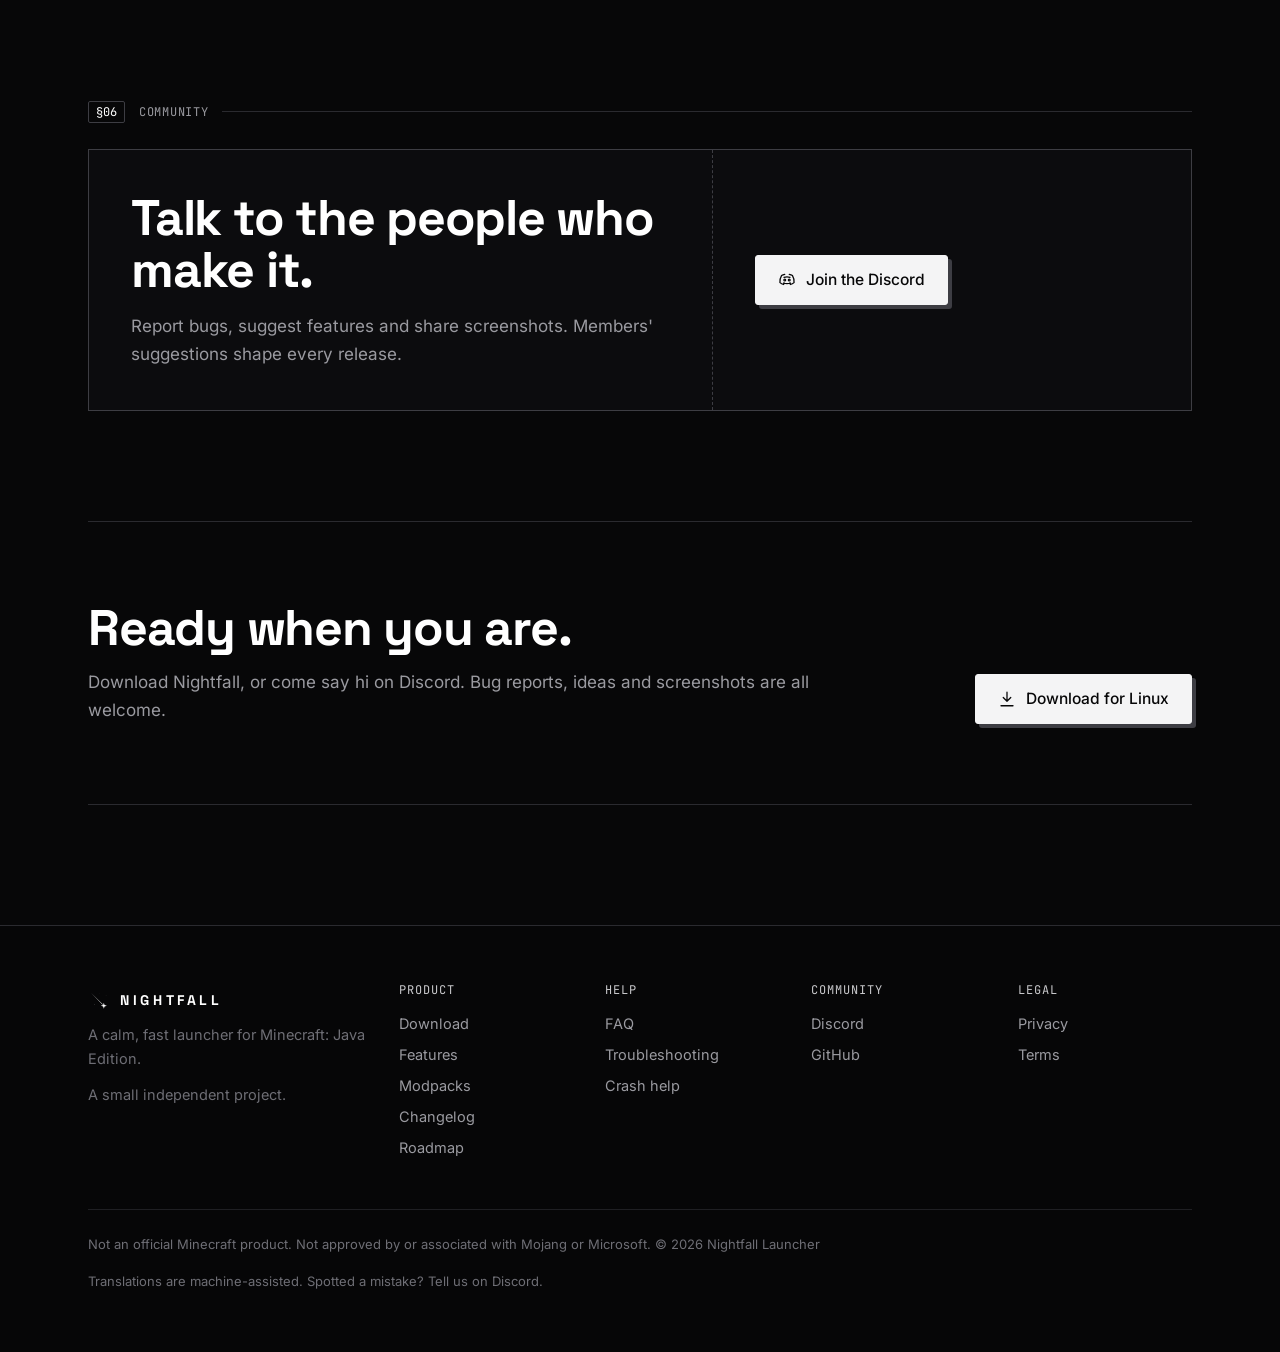
==== commit 60afa3e0: "site: sync from nightfall-launcher-app@f0909d2" ====
--- a/index.html
+++ b/index.html
@@ -47,7 +47,7 @@
 <span class="go arrow" data-i18n="v3.mp.open">View on Modrinth</span></a><a class="pack rv" href="https://modrinth.com/modpack/prominence-2-fabric" rel="noopener" data-slug="prominence-2-fabric"><div class="top"><img src="assets/packs/prominence-2-fabric.webp" width="52" height="52" alt="" loading="lazy"><h3>Prominence™ II: Hasturian Era</h3></div>
 <p data-i18n="v3.mp.prom">A story-rich RPG pack with a talent tree, artifact weapons and boss fights.</p><div class="meta"><span class="ld">Fabric</span><span class="gv">1.20.1</span><span><span class="dls">2.2M</span> <span data-i18n="v3.mp.dls">downloads</span></span></div>
 <span class="go arrow" data-i18n="v3.mp.open">View on Modrinth</span></a><a class="pack rv" href="https://modrinth.com/modpack/cobblemon-fabric" rel="noopener" data-slug="cobblemon-fabric"><div class="top"><img src="assets/packs/cobblemon-fabric.webp" width="52" height="52" alt="" loading="lazy"><h3>Cobblemon Official Modpack [Fabric]</h3></div>
-<p data-i18n="v3.mp.cobble">The official Cobblemon pack: catch, train and battle creatures in Minecraft.</p><div class="meta"><span class="ld">Fabric</span><span class="gv">1.21.1</span><span><span class="dls">11.4M</span> <span data-i18n="v3.mp.dls">downloads</span></span></div>
+<p data-i18n="v3.mp.cobble">The official Cobblemon pack: catch, train and battle creatures in Minecraft.</p><div class="meta"><span class="ld">Fabric</span><span class="gv">1.21.1</span><span><span class="dls">11.5M</span> <span data-i18n="v3.mp.dls">downloads</span></span></div>
 <span class="go arrow" data-i18n="v3.mp.open">View on Modrinth</span></a></div>
 <p class="more rv"><a class="lnk arrow" href="modpacks.html" data-i18n="v3.mp.more">See all picks</a></p></div></section><section id="compare"><div class="w"><div class="sh rv"><span class="no">§05</span><span class="mono" data-i18n="v3.sec.compare">Compare</span><i></i></div><div class="head rv"><h2 data-i18n="cmp.title">How Nightfall compares.</h2><p data-i18n="cmp.sub">An honest look at the launchers people switch from. We only list what Nightfall really does.</p></div>
 <div class="tbl rv" tabindex="0" role="region" aria-label="How Nightfall compares."><table><thead><tr><th scope="col" data-i18n="cmp.feature">Feature</th><th class=nf scope="col">Nightfall</th><th scope="col">Official</th><th scope="col">Prism</th><th scope="col">Modrinth App</th><th scope="col">CurseForge</th><th scope="col">ATLauncher</th><th scope="col">GDLauncher</th></tr></thead><tbody><tr><th scope="row" data-i18n="cmp.r.signin">Microsoft sign-in</th><td class="nf"><span class="y" data-i18n="cmp.yes">Yes</span><span class="soon">*</span></td><td><span class="y" data-i18n="cmp.yes">Yes</span></td><td><span class="y" data-i18n="cmp.yes">Yes</span></td><td><span class="y" data-i18n="cmp.yes">Yes</span></td><td><span class="y" data-i18n="cmp.yes">Yes</span></td><td><span class="y" data-i18n="cmp.yes">Yes</span></td><td><span class="y" data-i18n="cmp.yes">Yes</span></td></tr><tr><th scope="row" data-i18n="cmp.r.instances">Separate instances</th><td class="nf"><span class="y" data-i18n="cmp.yes">Yes</span></td><td><span class="p" data-i18n="cmp.partial">Partial</span></td><td><span class="y" data-i18n="cmp.yes">Yes</span></td><td><span class="y" data-i18n="cmp.yes">Yes</span></td><td><span class="y" data-i18n="cmp.yes">Yes</span></td><td><span class="y" data-i18n="cmp.yes">Yes</span></td><td><span class="y" data-i18n="cmp.yes">Yes</span></td></tr><tr><th scope="row" data-i18n="cmp.r.fabric">Fabric and Quilt</th><td class="nf"><span class="y" data-i18n="cmp.yes">Yes</span></td><td><span class="n">—</span></td><td><span class="y" data-i18n="cmp.yes">Yes</span></td><td><span class="y" data-i18n="cmp.yes">Yes</span></td><td><span class="y" data-i18n="cmp.yes">Yes</span></td><td><span class="y" data-i18n="cmp.yes">Yes</span></td><td><span class="y" data-i18n="cmp.yes">Yes</span></td></tr><tr><th scope="row" data-i18n="cmp.r.forge">Forge / NeoForge</th><td class="nf"><span class="y" data-i18n="cmp.yes">Yes</span></td><td><span class="n">—</span></td><td><span class="y" data-i18n="cmp.yes">Yes</span></td><td><span class="y" data-i18n="cmp.yes">Yes</span></td><td><span class="y" data-i18n="cmp.yes">Yes</span></td><td><span class="y" data-i18n="cmp.yes">Yes</span></td><td><span class="y" data-i18n="cmp.yes">Yes</span></td></tr><tr><th scope="row" data-i18n="cmp.r.java">Automatic Java per version</th><td class="nf"><span class="y" data-i18n="cmp.yes">Yes</span></td><td><span class="y" data-i18n="cmp.yes">Yes</span></td><td><span class="y" data-i18n="cmp.yes">Yes</span></td><td><span class="y" data-i18n="cmp.yes">Yes</span></td><td><span class="y" data-i18n="cmp.yes">Yes</span></td><td><span class="y" data-i18n="cmp.yes">Yes</span></td><td><span class="y" data-i18n="cmp.yes">Yes</span></td></tr><tr><th scope="row" data-i18n="cmp.r.modrinth">Modrinth mods with dependencies</th><td class="nf"><span class="y" data-i18n="cmp.yes">Yes</span></td><td><span class="n">—</span></td><td><span class="y" data-i18n="cmp.yes">Yes</span></td><td><span class="y" data-i18n="cmp.yes">Yes</span></td><td><span class="n">—</span></td><td><span class="p" data-i18n="cmp.partial">Partial</span></td><td><span class="y" data-i18n="cmp.yes">Yes</span></td></tr><tr><th scope="row" data-i18n="cmp.r.curseforge">CurseForge mods and modpacks</th><td class="nf"><span class="y" data-i18n="cmp.yes">Yes</span></td><td><span class="n">—</span></td><td><span class="y" data-i18n="cmp.yes">Yes</span></td><td><span class="n">—</span></td><td><span class="y" data-i18n="cmp.yes">Yes</span></td><td><span class="y" data-i18n="cmp.yes">Yes</span></td><td><span class="y" data-i18n="cmp.yes">Yes</span></td></tr><tr><th scope="row" data-i18n="cmp.r.mrpack">Modrinth modpacks (.mrpack)</th><td class="nf"><span class="y" data-i18n="cmp.yes">Yes</span></td><td><span class="n">—</span></td><td><span class="y" data-i18n="cmp.yes">Yes</span></td><td><span class="y" data-i18n="cmp.yes">Yes</span></td><td><span class="n">—</span></td><td><span class="p" data-i18n="cmp.partial">Partial</span></td><td><span class="y" data-i18n="cmp.yes">Yes</span></td></tr><tr><th scope="row" data-i18n="cmp.r.perf">One-click performance mods</th><td class="nf"><span class="y" data-i18n="cmp.yes">Yes</span></td><td><span class="n">—</span></td><td><span class="n">—</span></td><td><span class="n">—</span></td><td><span class="n">—</span></td><td><span class="n">—</span></td><td><span class="n">—</span></td></tr><tr><th scope="row" data-i18n="cmp.r.toggle">Toggle mods from inside the game</th><td class="nf"><span class="y" data-i18n="cmp.yes">Yes</span></td><td><span class="n">—</span></td><td><span class="n">—</span></td><td><span class="n">—</span></td><td><span class="n">—</span></td><td><span class="n">—</span></td><td><span class="n">—</span></td></tr><tr><th scope="row" data-i18n="cmp.r.crash">Crash viewer that explains the crash</th><td class="nf"><span class="y" data-i18n="cmp.yes">Yes</span></td><td><span class="n">—</span></td><td><span class="p" data-i18n="cmp.partial">Partial</span></td><td><span class="p" data-i18n="cmp.partial">Partial</span></td><td><span class="n">—</span></td><td><span class="n">—</span></td><td><span class="p" data-i18n="cmp.partial">Partial</span></td></tr><tr><th scope="row" data-i18n="cmp.r.shared">Shared settings across instances</th><td class="nf"><span class="y" data-i18n="cmp.yes">Yes</span></td><td><span class="p" data-i18n="cmp.partial">Partial</span></td><td><span class="n">—</span></td><td><span class="n">—</span></td><td><span class="n">—</span></td><td><span class="n">—</span></td><td><span class="n">—</span></td></tr><tr><th scope="row" data-i18n="cmp.r.update">Launcher updates itself</th><td class="nf"><span class="y" data-i18n="cmp.yes">Yes</span></td><td><span class="y" data-i18n="cmp.yes">Yes</span></td><td><span class="y" data-i18n="cmp.yes">Yes</span></td><td><span class="y" data-i18n="cmp.yes">Yes</span></td><td><span class="y" data-i18n="cmp.yes">Yes</span></td><td><span class="y" data-i18n="cmp.yes">Yes</span></td><td><span class="y" data-i18n="cmp.yes">Yes</span></td></tr><tr><th scope="row" data-i18n="cmp.r.ads">No ads</th><td class="nf"><span class="y" data-i18n="cmp.yes">Yes</span></td><td><span class="y" data-i18n="cmp.yes">Yes</span></td><td><span class="y" data-i18n="cmp.yes">Yes</span></td><td><span class="n">—</span></td><td><span class="n">—</span></td><td><span class="y" data-i18n="cmp.yes">Yes</span></td><td><span class="p" data-i18n="cmp.partial">Partial</span></td></tr><tr><th scope="row" data-i18n="cmp.r.bedrock">Bedrock Edition</th><td class="nf"><span class="n">—</span></td><td><span class="y" data-i18n="cmp.yes">Yes</span></td><td><span class="n">—</span></td><td><span class="n">—</span></td><td><span class="n">—</span></td><td><span class="n">—</span></td><td><span class="n">—</span></td></tr></tbody></table></div>
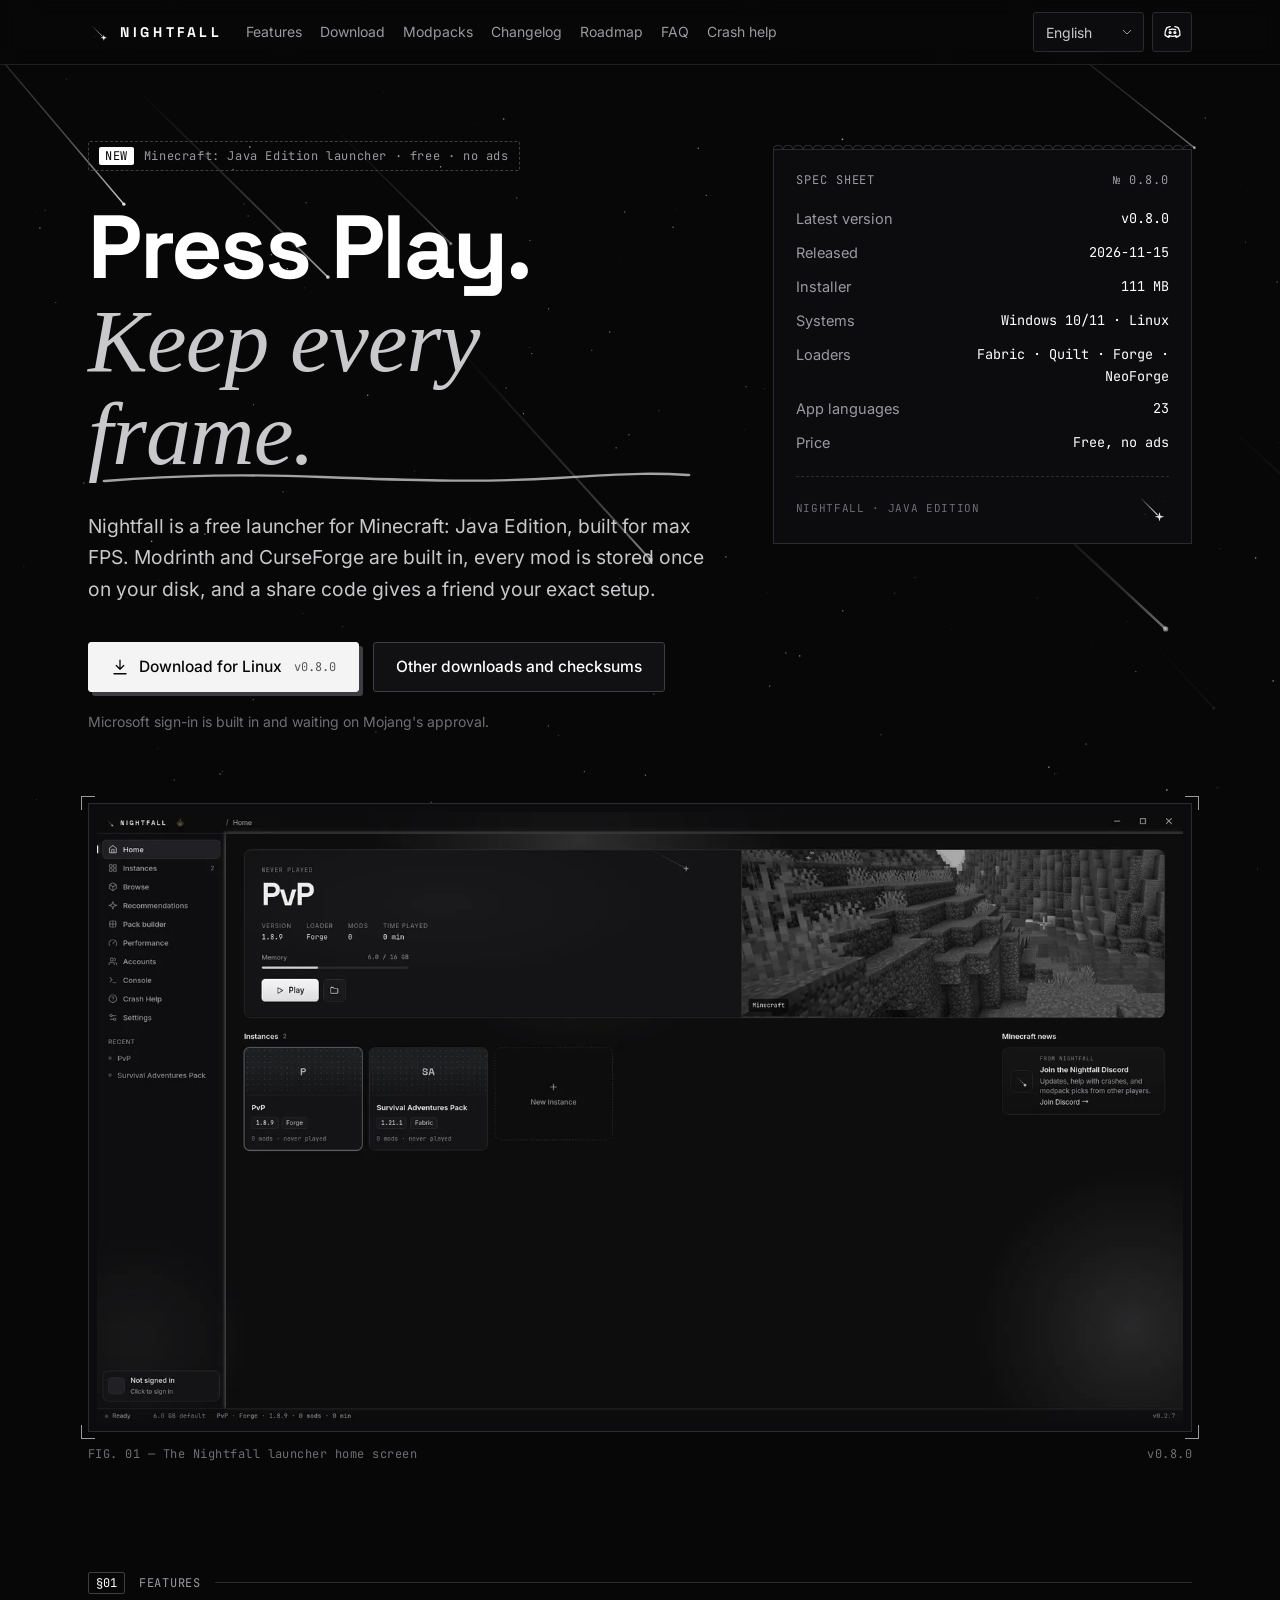
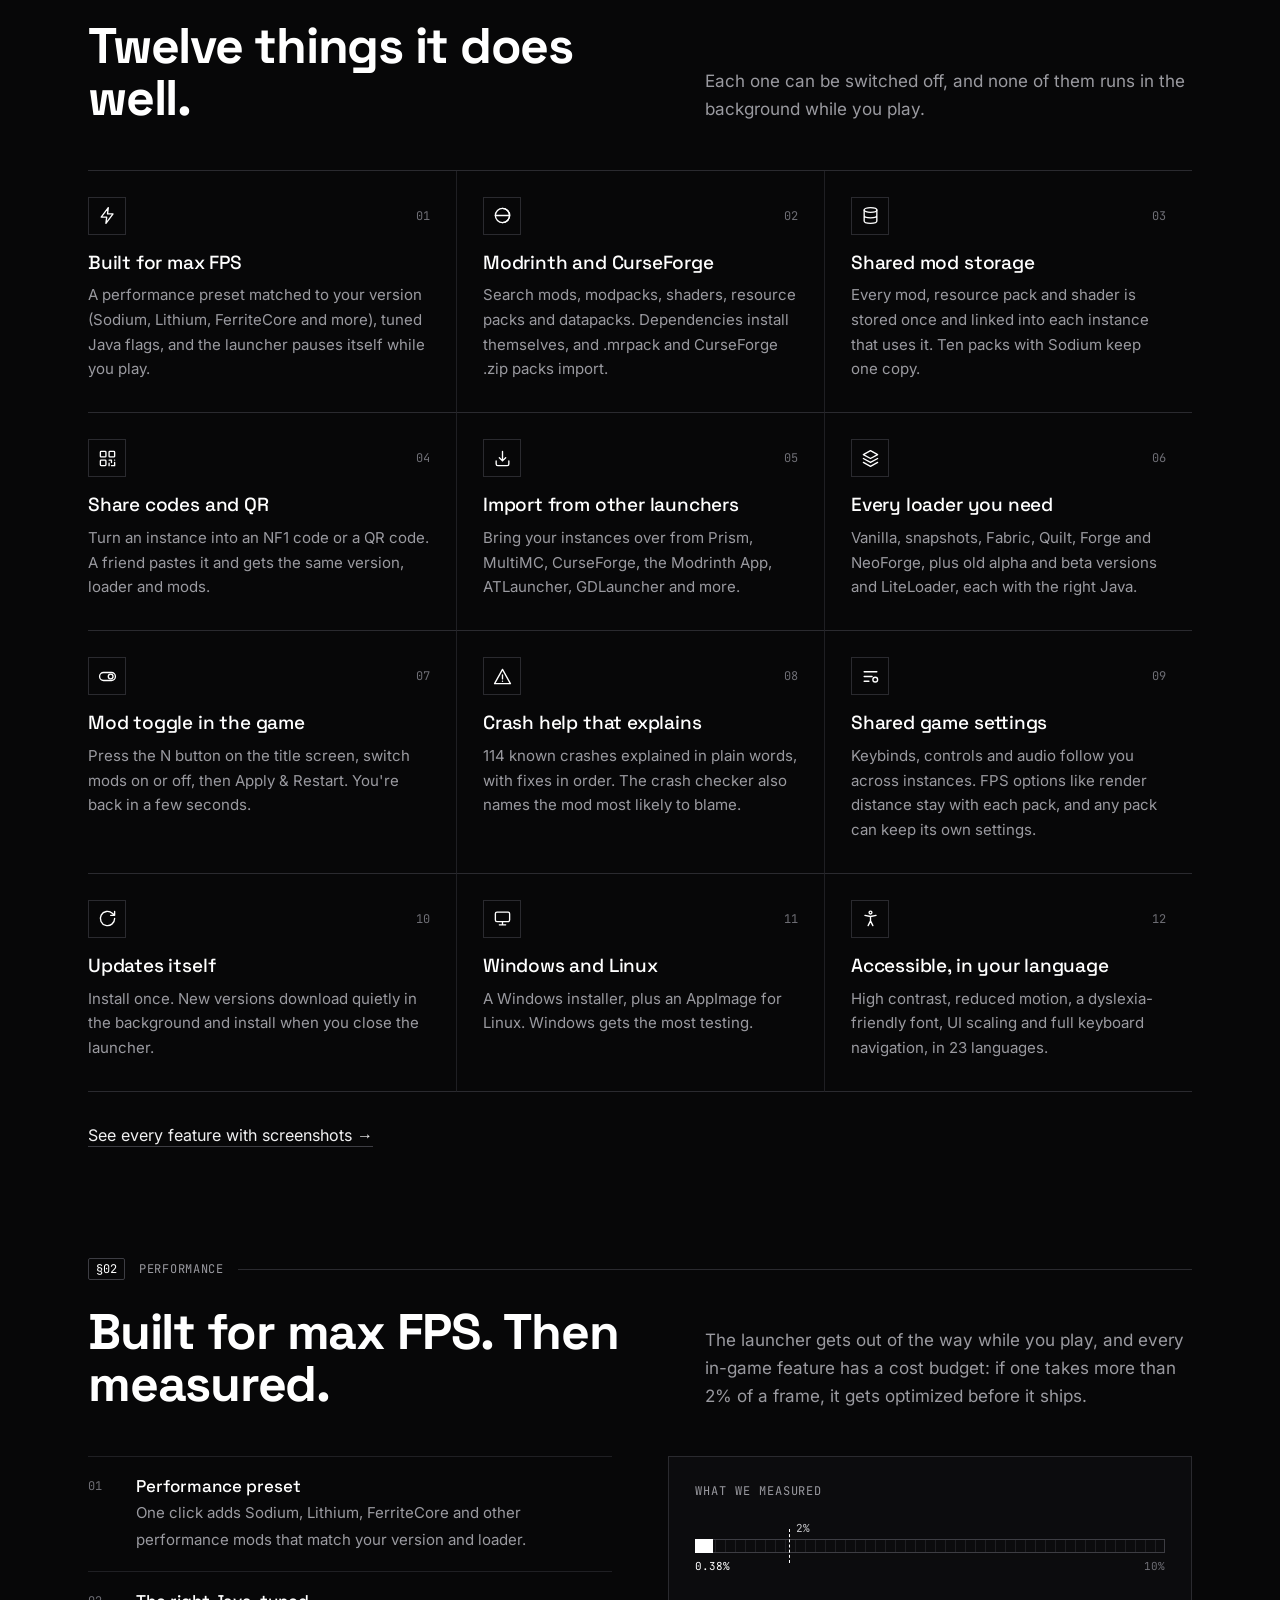
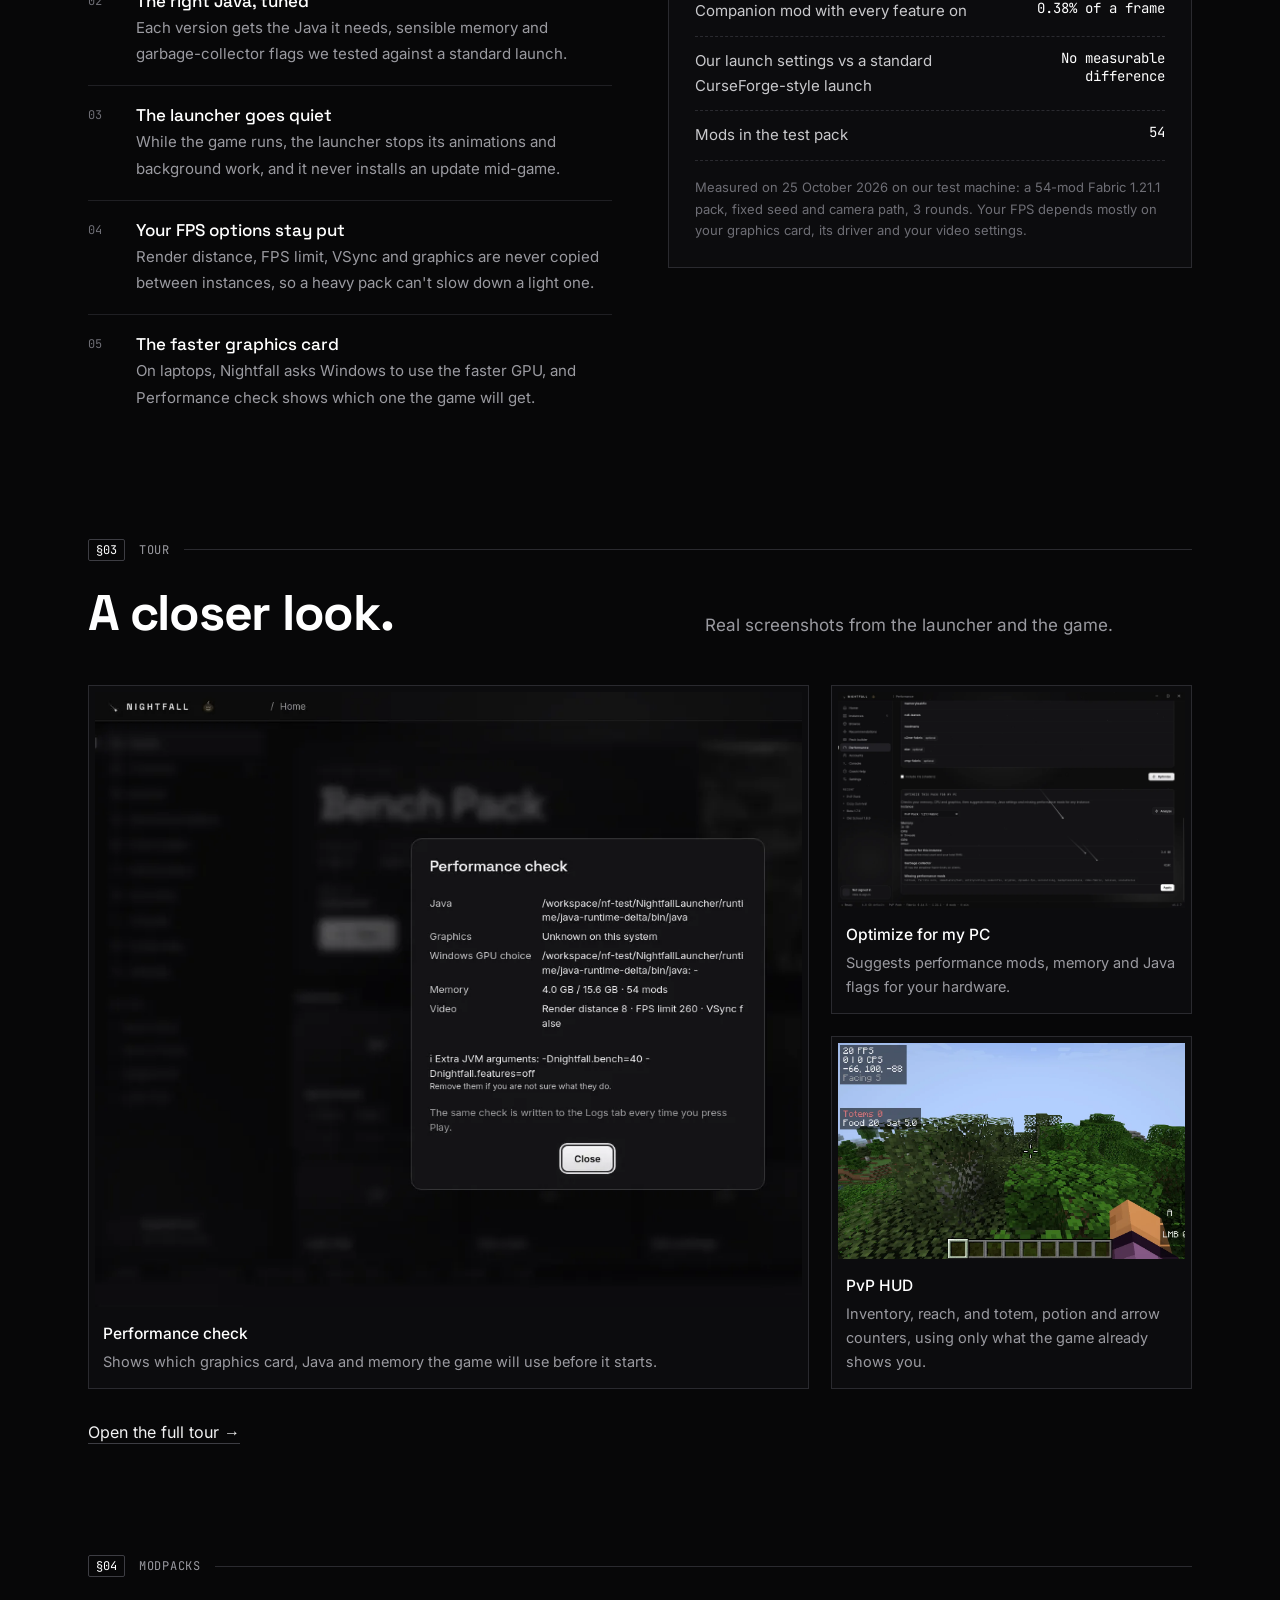
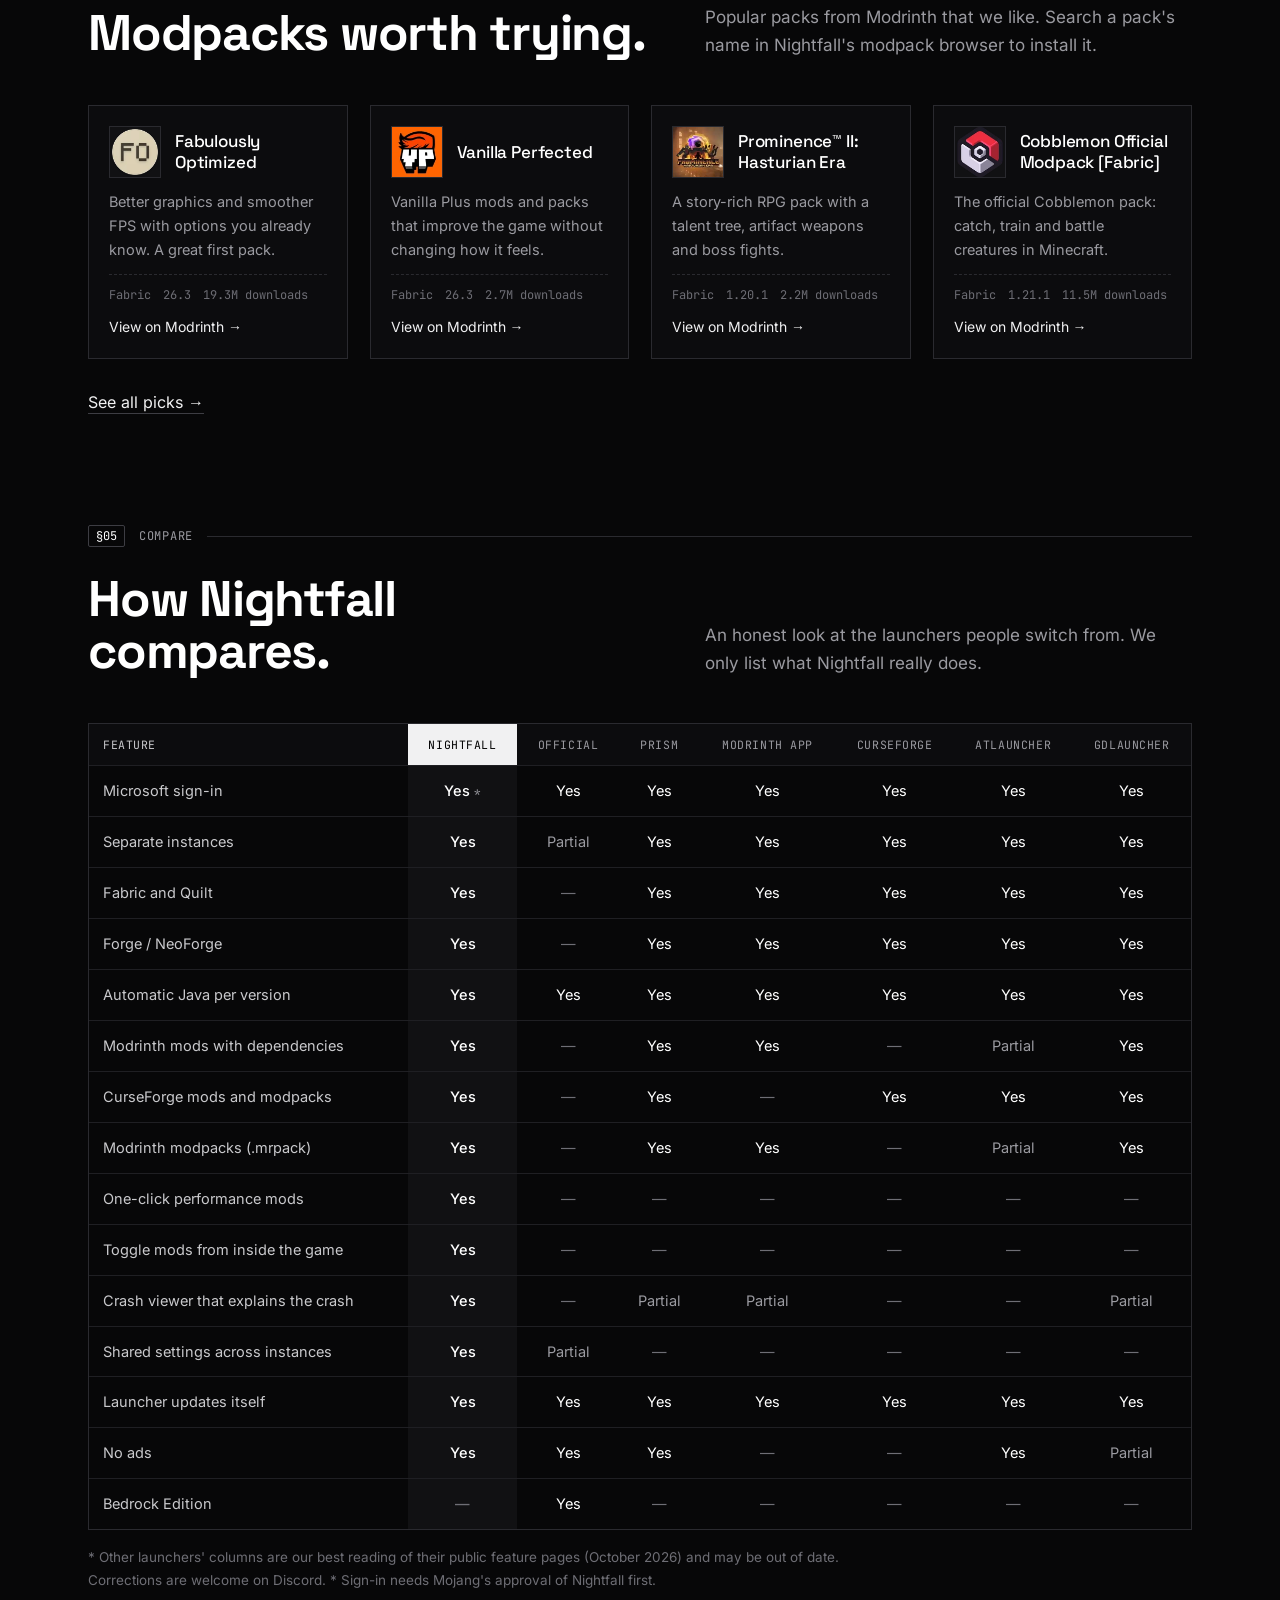
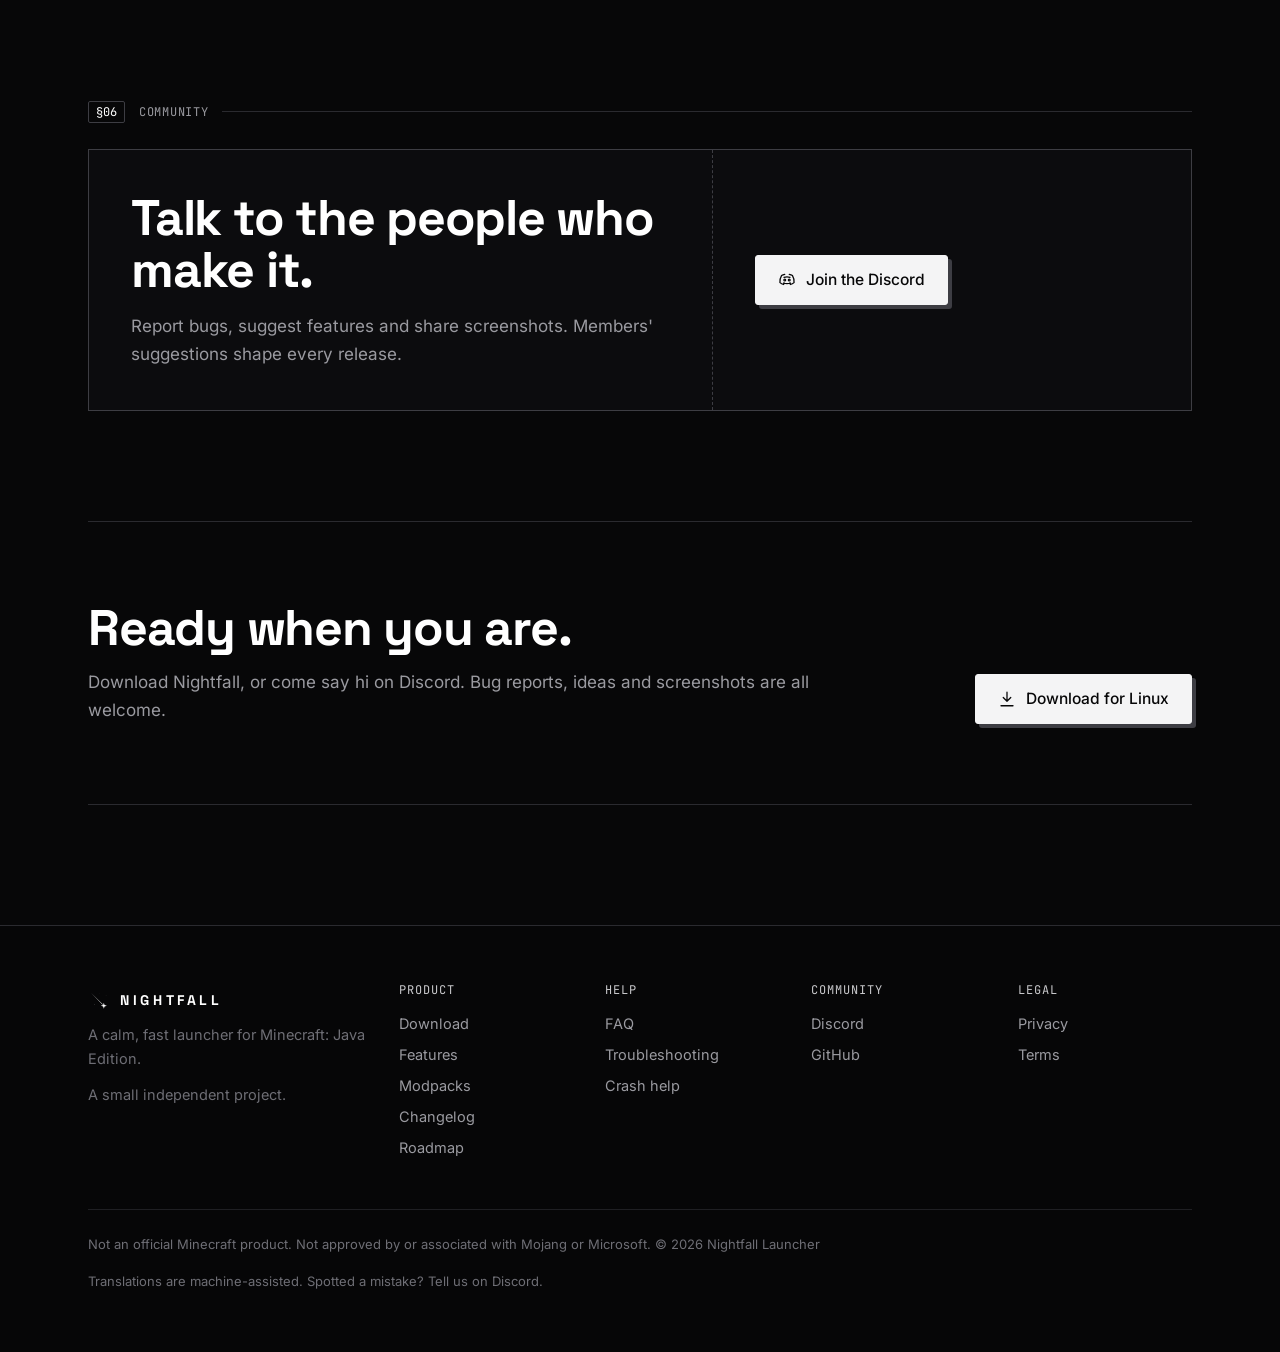
==== commit b87cbcc1: "site: sync from nightfall-launcher-app@f172d2c" ====
--- a/index.html
+++ b/index.html
@@ -22,13 +22,13 @@
 <div><div class="kick rv"><b>NEW</b><span data-i18n="v3.hero.kick">Minecraft: Java Edition launcher · free · no ads</span></div>
 <h1 class="rv" data-i18n="v3.hero.title">Press Play.<br><em class="serif">Keep every frame.</em></h1>
 <p class="lead rv" data-i18n="v3.hero.lead">Nightfall is a free launcher for Minecraft: Java Edition, built for max FPS. Modrinth and CurseForge are built in, every mod is stored once on your disk, and a share code gives a friend your exact setup.</p>
-<div class="rv"><div class="cta"><a class="btn primary dl-main" href="https://github.com/CrackedRolly/nightfall-launcher/releases/download/v0.7.0/Nightfall-Launcher-0.7.0-win-x64.exe"><svg viewBox="0 0 24 24" fill="none" stroke="currentColor" stroke-width="1.7" stroke-linecap="round" stroke-linejoin="round" aria-hidden="true"><path d="M12 3v12m0 0l-5-5m5 5l5-5M4 21h16"/></svg><span class="os-win" data-i18n="v3.dl.win">Download for Windows</span><span class="os-linux" data-i18n="v3.dl.linux" hidden>Download for Linux</span><span class="sub">v<span class="ver">0.7.0</span></span></a>
+<div class="rv"><div class="cta"><a class="btn primary dl-main" href="https://github.com/CrackedRolly/nightfall-launcher/releases/download/v0.8.0/Nightfall-Launcher-0.8.0-win-x64.exe"><svg viewBox="0 0 24 24" fill="none" stroke="currentColor" stroke-width="1.7" stroke-linecap="round" stroke-linejoin="round" aria-hidden="true"><path d="M12 3v12m0 0l-5-5m5 5l5-5M4 21h16"/></svg><span class="os-win" data-i18n="v3.dl.win">Download for Windows</span><span class="os-linux" data-i18n="v3.dl.linux" hidden>Download for Linux</span><span class="sub">v<span class="ver">0.8.0</span></span></a>
 <a class="btn" href="download.html"><span data-i18n="v3.dl.other">Other downloads and checksums</span></a></div>
 <p class="elsewhere" hidden data-i18n="v3.dl.elsewhere">Nightfall runs on Windows and Linux PCs. Open this page on your computer to download it.</p></div>
 <p class="fine rv" data-i18n="hero.signin">Microsoft sign-in is built in and waiting on Mojang's approval.</p></div>
-<aside class="spec rv" aria-label="Spec sheet"><h2><span data-i18n="v3.spec.title">Spec sheet</span><span>№ <span class="ver">0.7.0</span></span></h2><dl><dt data-i18n="v3.spec.version">Latest version</dt><span class="dots"></span><dd>v<span class="ver">0.7.0</span></dd><dt data-i18n="v3.spec.released">Released</dt><span class="dots"></span><dd><span class="rel-date">2026-11-14</span></dd><dt data-i18n="v3.spec.size">Installer</dt><span class="dots"></span><dd><span class="rel-size">111 MB</span></dd><dt data-i18n="v3.spec.os">Systems</dt><span class="dots"></span><dd><span data-i18n="v3.spec.osv">Windows 10/11 · Linux</span></dd><dt data-i18n="v3.spec.loaders">Loaders</dt><span class="dots"></span><dd>Fabric · Quilt · Forge · NeoForge</dd><dt data-i18n="v3.spec.langs">App languages</dt><span class="dots"></span><dd>23</dd><dt data-i18n="v3.spec.price">Price</dt><span class="dots"></span><dd><span data-i18n="v3.spec.pricev">Free, no ads</span></dd></dl><div class="stamp"><span>Nightfall · Java Edition</span><img src="assets/star.svg" alt="" width="34" height="34"></div></aside></div>
+<aside class="spec rv" aria-label="Spec sheet"><h2><span data-i18n="v3.spec.title">Spec sheet</span><span>№ <span class="ver">0.8.0</span></span></h2><dl><dt data-i18n="v3.spec.version">Latest version</dt><span class="dots"></span><dd>v<span class="ver">0.8.0</span></dd><dt data-i18n="v3.spec.released">Released</dt><span class="dots"></span><dd><span class="rel-date">2026-11-15</span></dd><dt data-i18n="v3.spec.size">Installer</dt><span class="dots"></span><dd><span class="rel-size">111 MB</span></dd><dt data-i18n="v3.spec.os">Systems</dt><span class="dots"></span><dd><span data-i18n="v3.spec.osv">Windows 10/11 · Linux</span></dd><dt data-i18n="v3.spec.loaders">Loaders</dt><span class="dots"></span><dd>Fabric · Quilt · Forge · NeoForge</dd><dt data-i18n="v3.spec.langs">App languages</dt><span class="dots"></span><dd>23</dd><dt data-i18n="v3.spec.price">Price</dt><span class="dots"></span><dd><span data-i18n="v3.spec.pricev">Free, no ads</span></dd></dl><div class="stamp"><span>Nightfall · Java Edition</span><img src="assets/star.svg" alt="" width="34" height="34"></div></aside></div>
 <figure class="frame rv"><i></i><i></i><i></i><i></i><img src="assets/shots/home-029.webp" width="1600" height="900" alt="The Nightfall launcher home screen" data-i18n-alt="hero.shotAlt" fetchpriority="high"></figure>
-<div class="cap"><span>FIG. 01 — <span data-i18n="hero.shotAlt">The Nightfall launcher home screen</span></span><span>v0.7.0</span></div>
+<div class="cap"><span>FIG. 01 — <span data-i18n="hero.shotAlt">The Nightfall launcher home screen</span></span><span>v0.8.0</span></div>
 </div></header><section id="features"><div class="w"><div class="sh rv"><span class="no">§01</span><span class="mono" data-i18n="v3.sec.features">Features</span><i></i></div><div class="head rv"><h2 data-i18n="v3.feat.title">Twelve things it does well.</h2><p data-i18n="v3.feat.sub">Each one can be switched off, and none of them runs in the background while you play.</p></div><div class="flist"><div class="fi rv"><div class="hd"><span class="ic"><svg viewBox="0 0 24 24" fill="none" stroke="currentColor" stroke-width="1.7" stroke-linecap="round" stroke-linejoin="round" aria-hidden="true"><path d="M13 2L4 14h7l-1 8 9-12h-7z"/></svg></span><span class="n">01</span></div><h3 data-i18n="feat.perf.t">Built for max FPS</h3><p data-i18n="feat.perf.d">A performance preset matched to your version (Sodium, Lithium, FerriteCore and more), tuned Java flags, and the launcher pauses itself while you play.</p></div><div class="fi rv"><div class="hd"><span class="ic"><svg viewBox="0 0 24 24" fill="none" stroke="currentColor" stroke-width="1.7" stroke-linecap="round" stroke-linejoin="round" aria-hidden="true"><circle cx="12" cy="12" r="9"/><path d="M12 3a9 9 0 0 1 0 18M3 12h18"/></svg></span><span class="n">02</span></div><h3 data-i18n="feat.modrinth.t">Modrinth and CurseForge</h3><p data-i18n="feat.modrinth.d">Search mods, modpacks, shaders, resource packs and datapacks. Dependencies install themselves, and .mrpack and CurseForge .zip packs import.</p></div><div class="fi rv"><div class="hd"><span class="ic"><svg viewBox="0 0 24 24" fill="none" stroke="currentColor" stroke-width="1.7" stroke-linecap="round" stroke-linejoin="round" aria-hidden="true"><ellipse cx="12" cy="5" rx="8" ry="3"/><path d="M4 5v14c0 1.7 3.6 3 8 3s8-1.3 8-3V5M4 12c0 1.7 3.6 3 8 3s8-1.3 8-3"/></svg></span><span class="n">03</span></div><h3 data-i18n="feat.storage.t">Shared mod storage</h3><p data-i18n="feat.storage.d">Every mod, resource pack and shader is stored once and linked into each instance that uses it. Ten packs with Sodium keep one copy.</p></div><div class="fi rv"><div class="hd"><span class="ic"><svg viewBox="0 0 24 24" fill="none" stroke="currentColor" stroke-width="1.7" stroke-linecap="round" stroke-linejoin="round" aria-hidden="true"><rect x="3" y="3" width="7" height="7" rx="1"/><rect x="14" y="3" width="7" height="7" rx="1"/><rect x="3" y="14" width="7" height="7" rx="1"/><path d="M14 14h3v3M21 14v.01M17 21h4v-4M14 21v-3"/></svg></span><span class="n">04</span></div><h3 data-i18n="feat.share.t">Share codes and QR</h3><p data-i18n="feat.share.d">Turn an instance into an NF1 code or a QR code. A friend pastes it and gets the same version, loader and mods.</p></div><div class="fi rv"><div class="hd"><span class="ic"><svg viewBox="0 0 24 24" fill="none" stroke="currentColor" stroke-width="1.7" stroke-linecap="round" stroke-linejoin="round" aria-hidden="true"><path d="M12 3v12m0 0l-4-4m4 4l4-4"/><path d="M4 15v4a2 2 0 0 0 2 2h12a2 2 0 0 0 2-2v-4"/></svg></span><span class="n">05</span></div><h3 data-i18n="feat.import.t">Import from other launchers</h3><p data-i18n="feat.import.d">Bring your instances over from Prism, MultiMC, CurseForge, the Modrinth App, ATLauncher, GDLauncher and more.</p></div><div class="fi rv"><div class="hd"><span class="ic"><svg viewBox="0 0 24 24" fill="none" stroke="currentColor" stroke-width="1.7" stroke-linecap="round" stroke-linejoin="round" aria-hidden="true"><path d="M12 2l9 5-9 5-9-5z"/><path d="M3 12l9 5 9-5M3 17l9 5 9-5"/></svg></span><span class="n">06</span></div><h3 data-i18n="feat.loaders.t">Every loader you need</h3><p data-i18n="feat.loaders.d">Vanilla, snapshots, Fabric, Quilt, Forge and NeoForge, plus old alpha and beta versions and LiteLoader, each with the right Java.</p></div><div class="fi rv"><div class="hd"><span class="ic"><svg viewBox="0 0 24 24" fill="none" stroke="currentColor" stroke-width="1.7" stroke-linecap="round" stroke-linejoin="round" aria-hidden="true"><rect x="2" y="7" width="20" height="10" rx="5"/><circle cx="16" cy="12" r="3"/></svg></span><span class="n">07</span></div><h3 data-i18n="feat.toggle.t">Mod toggle in the game</h3><p data-i18n="feat.toggle.d">Press the N button on the title screen, switch mods on or off, then Apply & Restart. You're back in a few seconds.</p></div><div class="fi rv"><div class="hd"><span class="ic"><svg viewBox="0 0 24 24" fill="none" stroke="currentColor" stroke-width="1.7" stroke-linecap="round" stroke-linejoin="round" aria-hidden="true"><path d="M12 3l10 18H2z"/><path d="M12 10v5M12 18v.01"/></svg></span><span class="n">08</span></div><h3 data-i18n="feat.crash.t">Crash help that explains</h3><p data-i18n="feat.crash.d">114 known crashes explained in plain words, with fixes in order. The crash checker also names the mod most likely to blame.</p></div><div class="fi rv"><div class="hd"><span class="ic"><svg viewBox="0 0 24 24" fill="none" stroke="currentColor" stroke-width="1.7" stroke-linecap="round" stroke-linejoin="round" aria-hidden="true"><path d="M4 6h16M4 12h10M4 18h6"/><circle cx="18" cy="16" r="3"/></svg></span><span class="n">09</span></div><h3 data-i18n="feat.shared.t">Shared game settings</h3><p data-i18n="feat.shared.d">Keybinds, controls and audio follow you across instances. FPS options like render distance stay with each pack, and any pack can keep its own settings.</p></div><div class="fi rv"><div class="hd"><span class="ic"><svg viewBox="0 0 24 24" fill="none" stroke="currentColor" stroke-width="1.7" stroke-linecap="round" stroke-linejoin="round" aria-hidden="true"><path d="M21 12a9 9 0 1 1-3-6.7L21 8M21 3v5h-5"/></svg></span><span class="n">10</span></div><h3 data-i18n="feat.update.t">Updates itself</h3><p data-i18n="feat.update.d">Install once. New versions download quietly in the background and install when you close the launcher.</p></div><div class="fi rv"><div class="hd"><span class="ic"><svg viewBox="0 0 24 24" fill="none" stroke="currentColor" stroke-width="1.7" stroke-linecap="round" stroke-linejoin="round" aria-hidden="true"><rect x="3" y="4" width="18" height="12" rx="2"/><path d="M8 20h8M12 16v4"/></svg></span><span class="n">11</span></div><h3 data-i18n="feat.linux.t">Windows and Linux</h3><p data-i18n="feat.linux.d">A Windows installer, plus an AppImage for Linux. Windows gets the most testing.</p></div><div class="fi rv"><div class="hd"><span class="ic"><svg viewBox="0 0 24 24" fill="none" stroke="currentColor" stroke-width="1.7" stroke-linecap="round" stroke-linejoin="round" aria-hidden="true"><circle cx="12" cy="4.5" r="1.8"/><path d="M5 8l7 1.5L19 8M12 9.5V15l-3 6M12 15l3 6"/></svg></span><span class="n">12</span></div><h3 data-i18n="feat.access.t">Accessible, in your language</h3><p data-i18n="feat.access.d">High contrast, reduced motion, a dyslexia-friendly font, UI scaling and full keyboard navigation, in 23 languages.</p></div></div>
 <p class="more rv"><a class="lnk arrow" href="features.html" data-i18n="v3.feat.all">See every feature with screenshots</a></p></div></section><section id="fps"><div class="w"><div class="sh rv"><span class="no">§02</span><span class="mono" data-i18n="v3.sec.fps">Performance</span><i></i></div><div class="head rv"><h2 data-i18n="v3.fps.title">Built for max FPS. Then measured.</h2><p data-i18n="v3.fps.lead">The launcher gets out of the way while you play, and every in-game feature has a cost budget: if one takes more than 2% of a frame, it gets optimized before it ships.</p></div>
 <div class="fps"><ol class="plist rv"><li><b data-i18n="v3.fps.p1.t">Performance preset</b><span data-i18n="v3.fps.p1.d">One click adds Sodium, Lithium, FerriteCore and other performance mods that match your version and loader.</span></li><li><b data-i18n="v3.fps.p2.t">The right Java, tuned</b><span data-i18n="v3.fps.p2.d">Each version gets the Java it needs, sensible memory and garbage-collector flags we tested against a standard launch.</span></li><li><b data-i18n="v3.fps.p3.t">The launcher goes quiet</b><span data-i18n="v3.fps.p3.d">While the game runs, the launcher stops its animations and background work, and it never installs an update mid-game.</span></li><li><b data-i18n="v3.fps.p4.t">Your FPS options stay put</b><span data-i18n="v3.fps.p4.d">Render distance, FPS limit, VSync and graphics are never copied between instances, so a heavy pack can't slow down a light one.</span></li><li><b data-i18n="v3.fps.p5.t">The faster graphics card</b><span data-i18n="v3.fps.p5.d">On laptops, Nightfall asks Windows to use the faster GPU, and Performance check shows which one the game will get.</span></li></ol>
@@ -56,7 +56,7 @@
 <div class="side"><div class="count" id="dc-count" hidden><div class="on"><b id="dc-on">0</b><span data-i18n="v3.dc.online">online now</span></div><div><b id="dc-all">0</b><span data-i18n="v3.dc.members">members</span></div></div>
 <div><a class="btn primary" href="https://discord.gg/PGanscBPUt" rel="noopener"><svg viewBox="0 0 24 24" fill="none" stroke="currentColor" stroke-width="1.7" stroke-linecap="round" stroke-linejoin="round" aria-hidden="true"><path d="M8 8.5c2.6-.9 5.4-.9 8 0M7.5 16c2.9 1.2 6.1 1.2 9 0M9 4.5c-1.6.3-3 .8-4.3 1.6C2.8 9.3 2.3 12.4 2.6 15.5c1.5 1.2 3.1 2 4.8 2.5l1-1.8M15 4.5c1.6.3 3 .8 4.3 1.6 1.9 3.2 2.4 6.3 2.1 9.4-1.5 1.2-3.1 2-4.8 2.5l-1-1.8"/><circle cx="9" cy="12" r="1.2"/><circle cx="15" cy="12" r="1.2"/></svg><span data-i18n="v3.dc.join">Join the Discord</span></a></div></div>
 </div></div></section><section><div class="w"><div class="band rv"><div><h2 data-i18n="band.title">Ready when you are.</h2><p data-i18n="band.text">Download Nightfall, or come say hi on Discord. Bug reports, ideas and screenshots are all welcome.</p></div>
-<div class="cta"><a class="btn primary dl-main" href="https://github.com/CrackedRolly/nightfall-launcher/releases/download/v0.7.0/Nightfall-Launcher-0.7.0-win-x64.exe"><svg viewBox="0 0 24 24" fill="none" stroke="currentColor" stroke-width="1.7" stroke-linecap="round" stroke-linejoin="round" aria-hidden="true"><path d="M12 3v12m0 0l-5-5m5 5l5-5M4 21h16"/></svg><span class="os-win" data-i18n="v3.dl.win">Download for Windows</span><span class="os-linux" data-i18n="v3.dl.linux" hidden>Download for Linux</span></a></div></div></div></section></main><footer><div class="w">
+<div class="cta"><a class="btn primary dl-main" href="https://github.com/CrackedRolly/nightfall-launcher/releases/download/v0.8.0/Nightfall-Launcher-0.8.0-win-x64.exe"><svg viewBox="0 0 24 24" fill="none" stroke="currentColor" stroke-width="1.7" stroke-linecap="round" stroke-linejoin="round" aria-hidden="true"><path d="M12 3v12m0 0l-5-5m5 5l5-5M4 21h16"/></svg><span class="os-win" data-i18n="v3.dl.win">Download for Windows</span><span class="os-linux" data-i18n="v3.dl.linux" hidden>Download for Linux</span></a></div></div></div></section></main><footer><div class="w">
 <div><a class="brand" href="./"><img src="assets/star.svg" alt="" width="22" height="22"><span>NIGHTFALL</span></a><p data-i18n="foot.tagline">A calm, fast launcher for Minecraft: Java Edition.</p><p data-i18n="v3.foot.made">A small independent project.</p></div>
 <div><h4 data-i18n="foot.product">Product</h4><a href="download.html" data-i18n="nav.download">Download</a><a href="features.html" data-i18n="nav.features">Features</a><a href="modpacks.html" data-i18n="nav.modpacks">Modpacks</a><a href="changelog.html" data-i18n="nav.changelog">Changelog</a><a href="roadmap.html" data-i18n="nav.roadmap">Roadmap</a></div>
 <div><h4 data-i18n="v3.foot.help">Help</h4><a href="faq.html" data-i18n="nav.faq">FAQ</a><a href="faq.html#troubleshooting" data-i18n="v3.ts.title">Troubleshooting</a><a href="crash-help.html" data-i18n="nav.crash">Crash help</a></div>
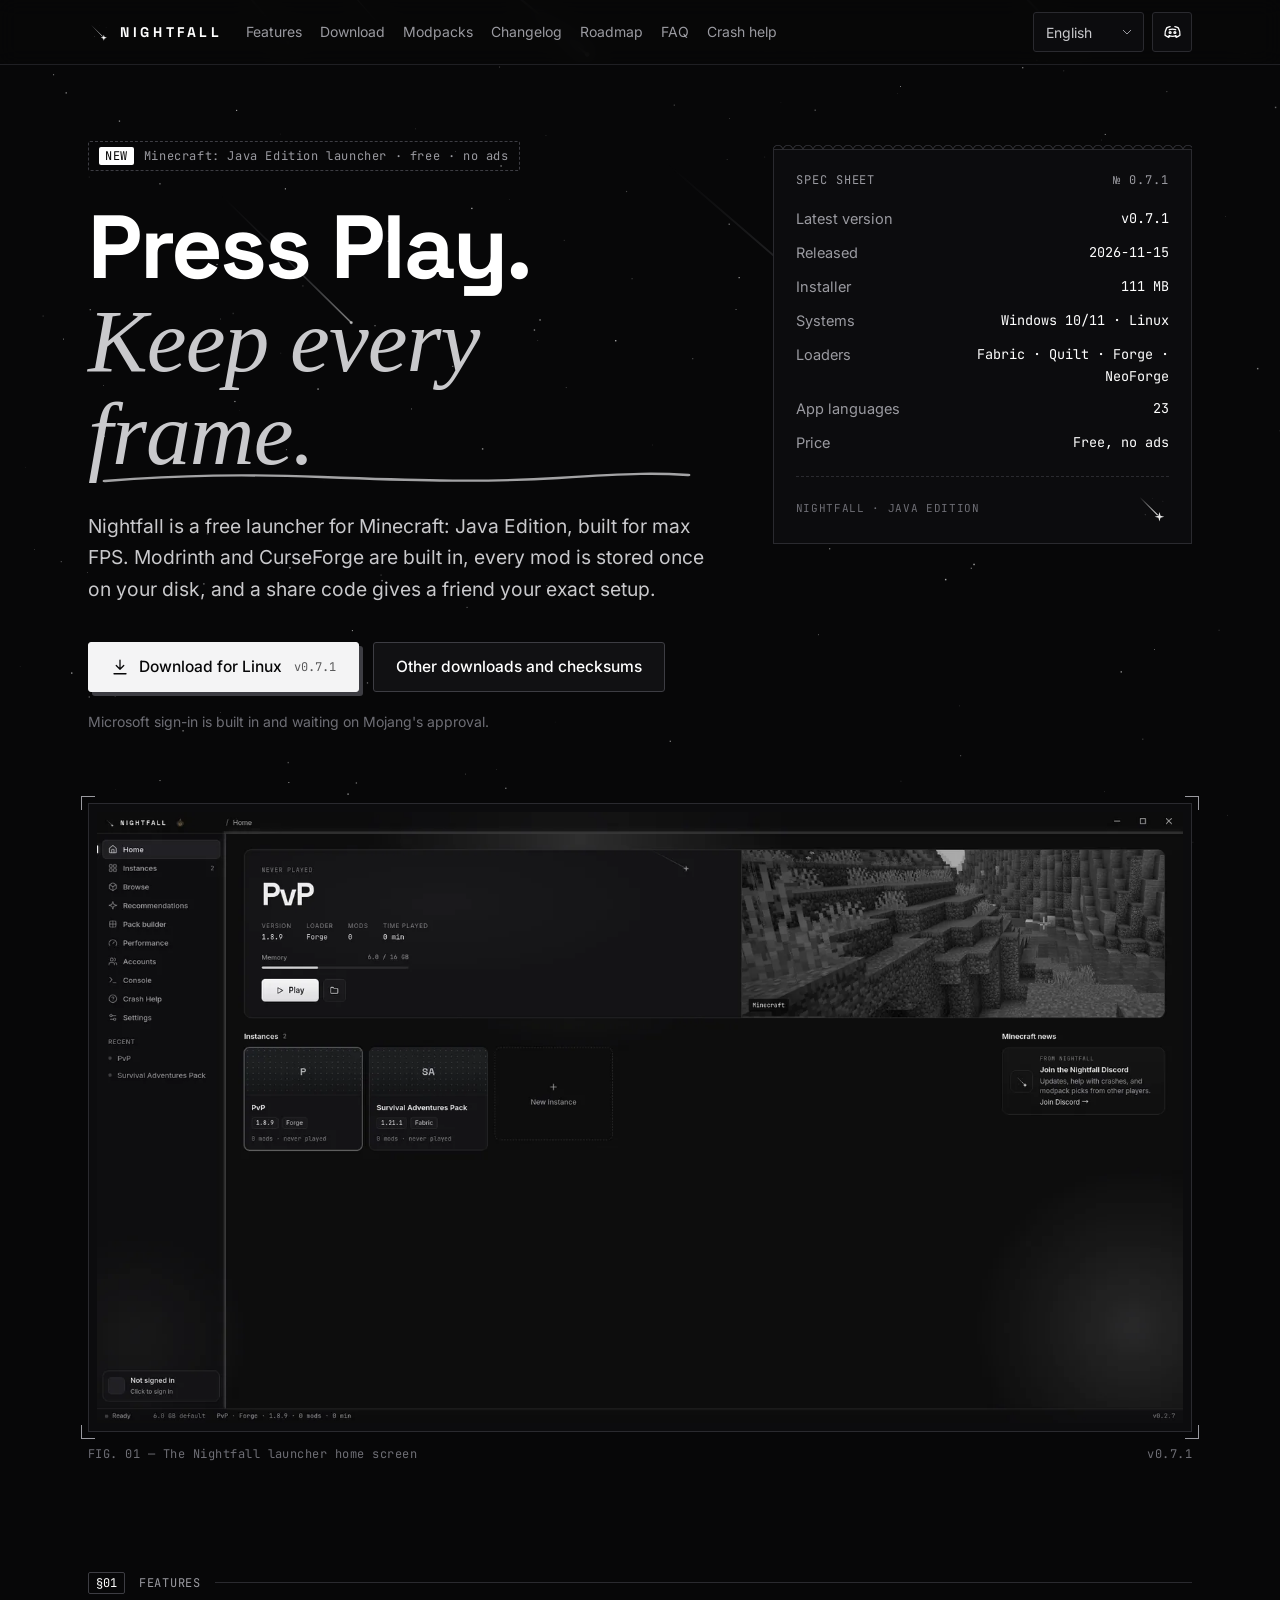
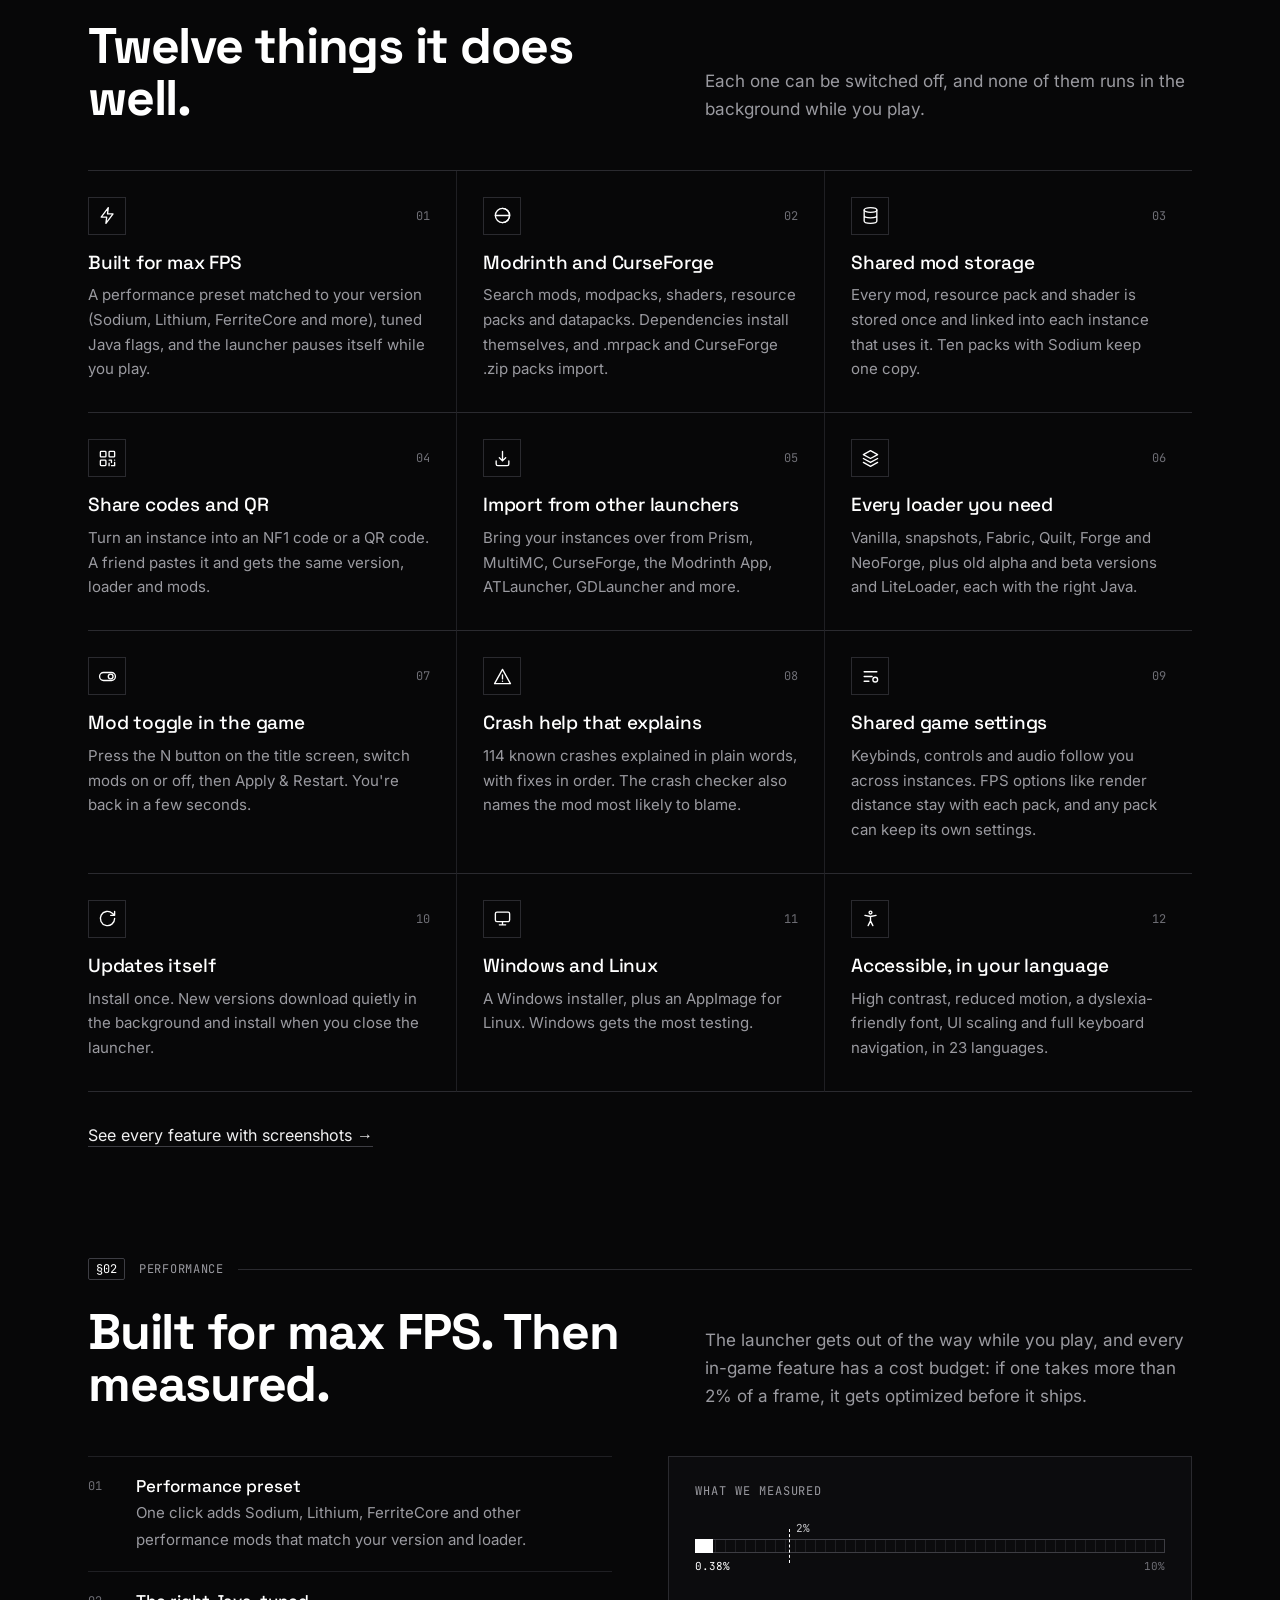
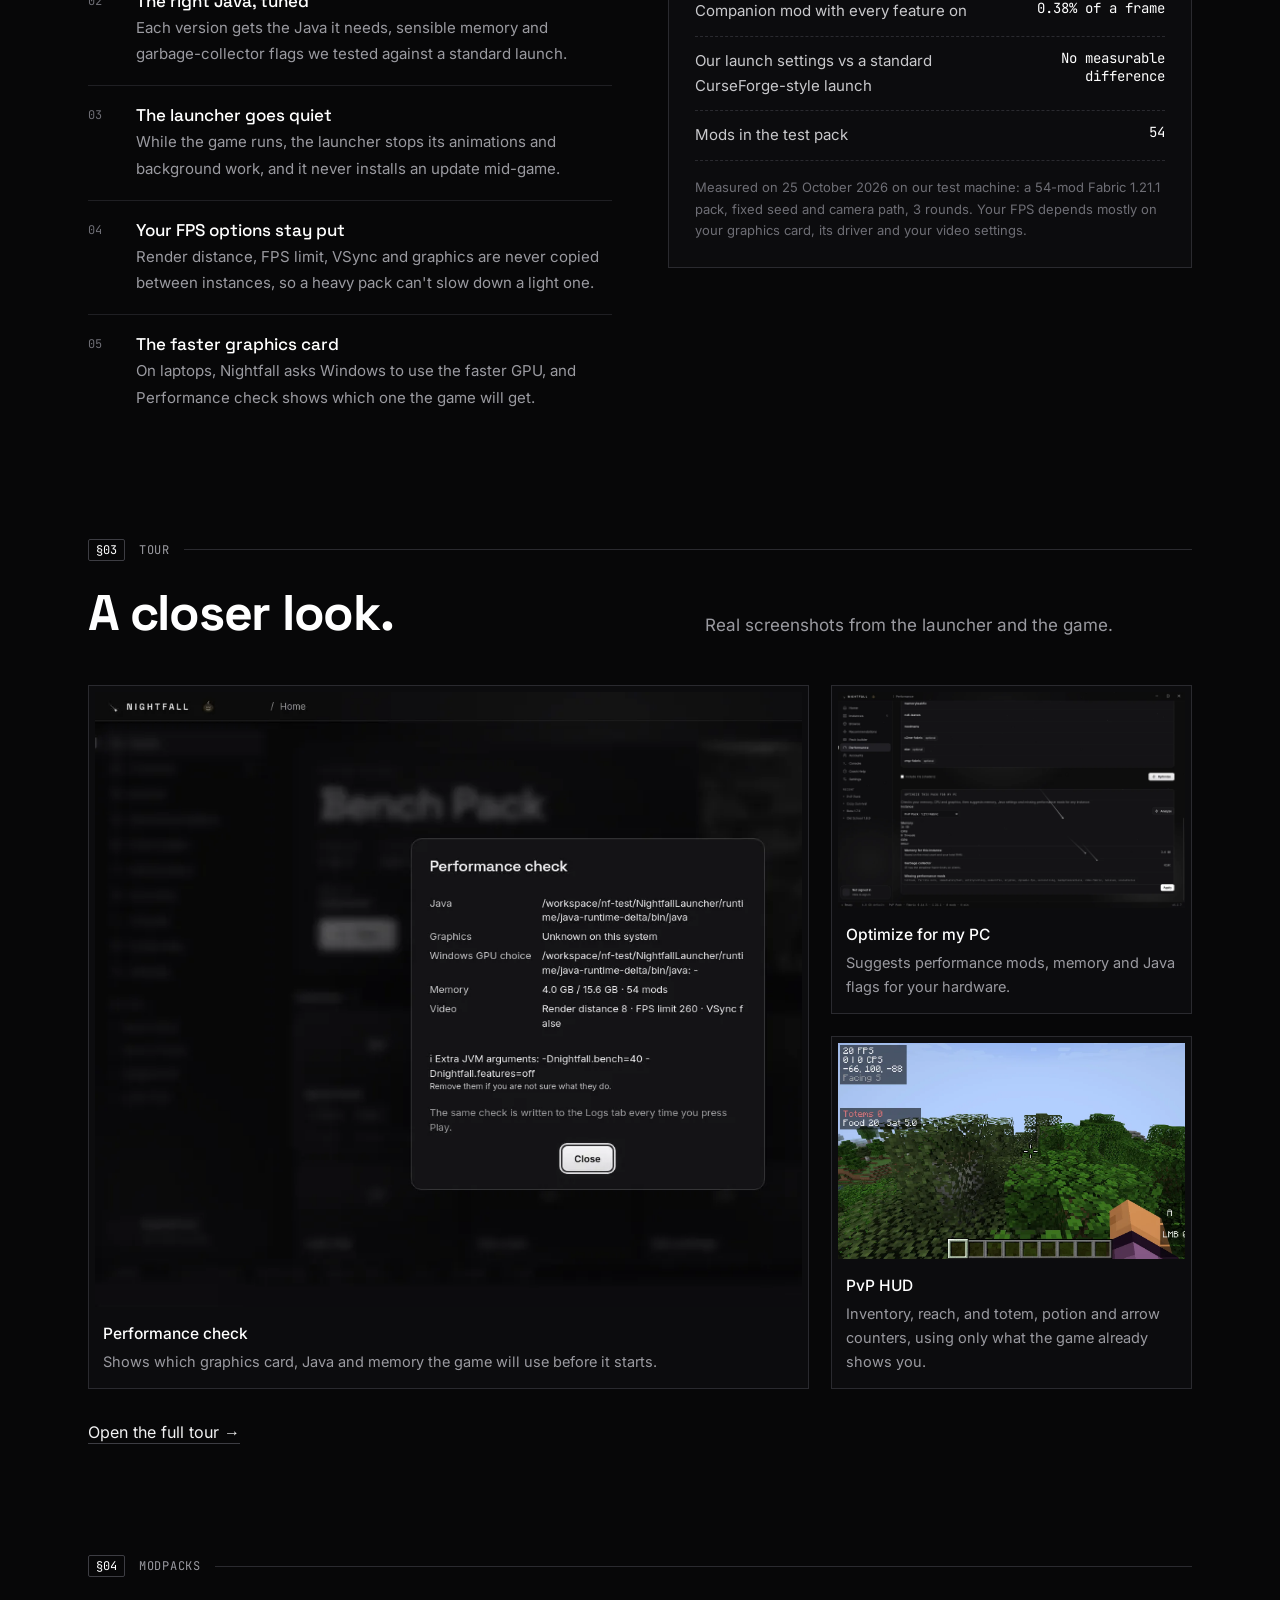
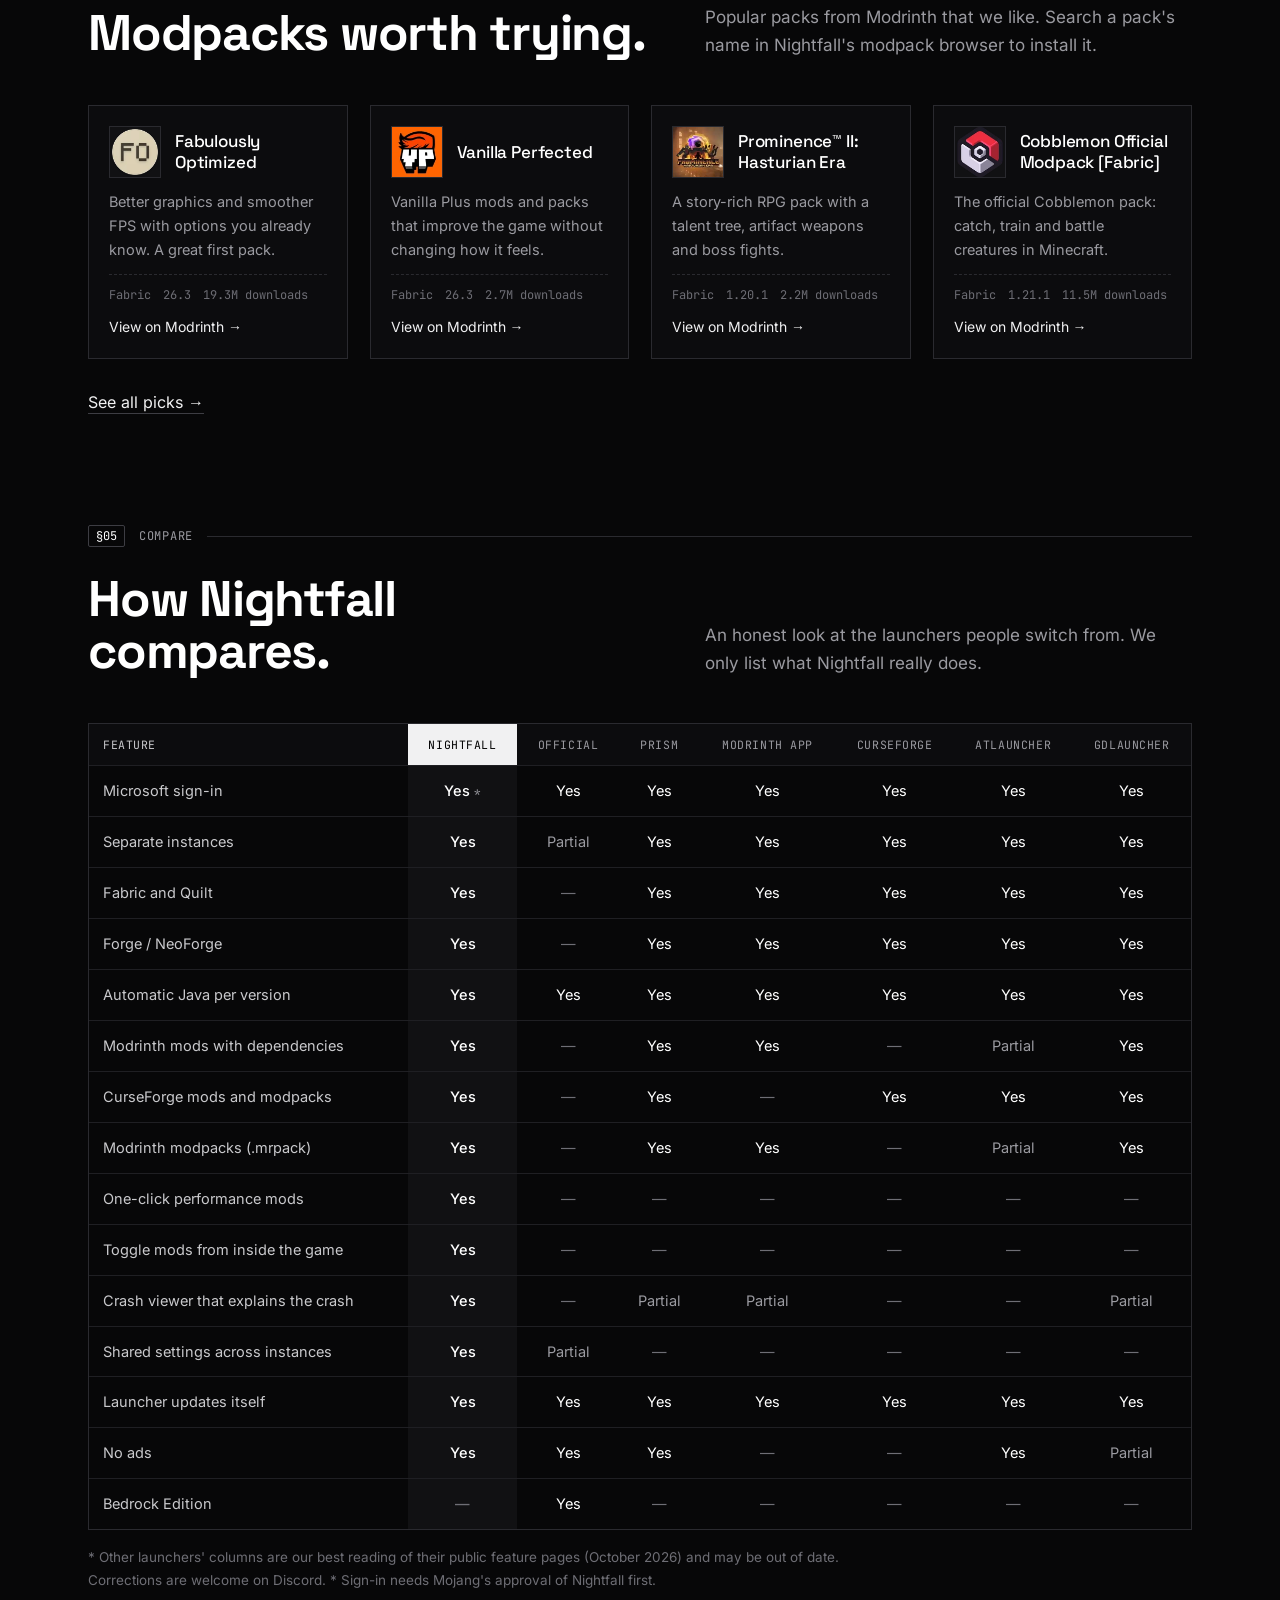
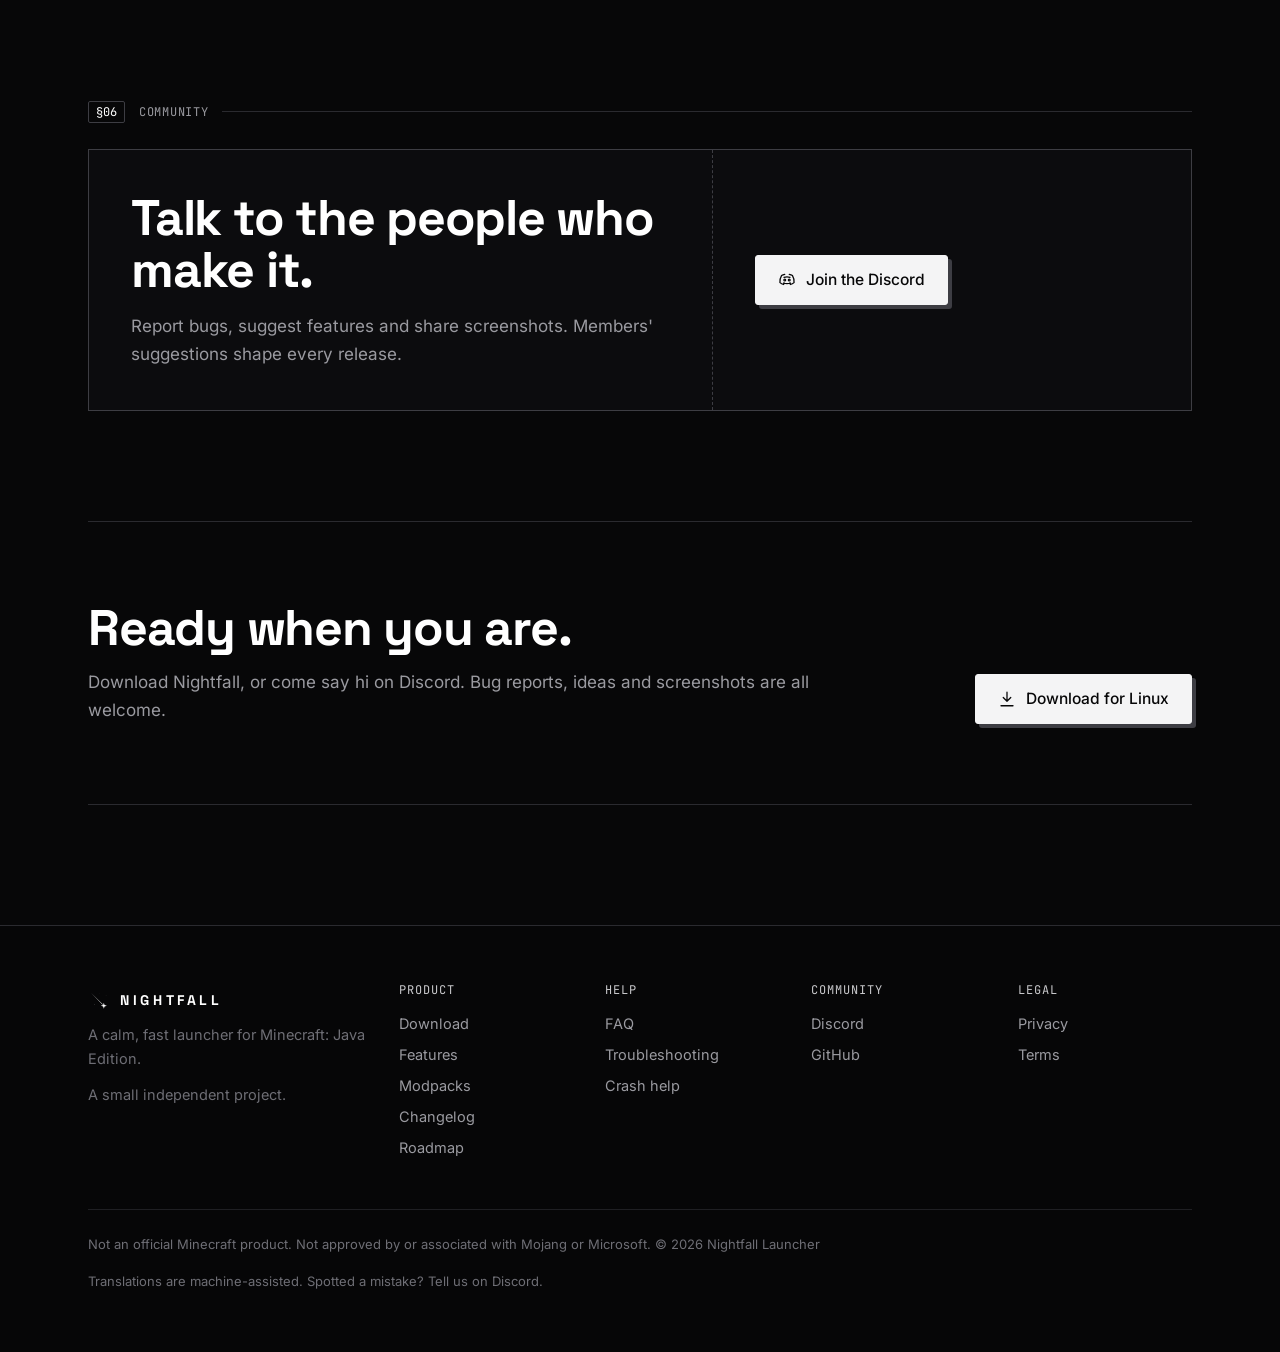
==== commit 7f41cf7c: "site: sync from nightfall-launcher-app@7a8108b" ====
--- a/index.html
+++ b/index.html
@@ -22,13 +22,13 @@
 <div><div class="kick rv"><b>NEW</b><span data-i18n="v3.hero.kick">Minecraft: Java Edition launcher · free · no ads</span></div>
 <h1 class="rv" data-i18n="v3.hero.title">Press Play.<br><em class="serif">Keep every frame.</em></h1>
 <p class="lead rv" data-i18n="v3.hero.lead">Nightfall is a free launcher for Minecraft: Java Edition, built for max FPS. Modrinth and CurseForge are built in, every mod is stored once on your disk, and a share code gives a friend your exact setup.</p>
-<div class="rv"><div class="cta"><a class="btn primary dl-main" href="https://github.com/CrackedRolly/nightfall-launcher/releases/download/v0.8.0/Nightfall-Launcher-0.8.0-win-x64.exe"><svg viewBox="0 0 24 24" fill="none" stroke="currentColor" stroke-width="1.7" stroke-linecap="round" stroke-linejoin="round" aria-hidden="true"><path d="M12 3v12m0 0l-5-5m5 5l5-5M4 21h16"/></svg><span class="os-win" data-i18n="v3.dl.win">Download for Windows</span><span class="os-linux" data-i18n="v3.dl.linux" hidden>Download for Linux</span><span class="sub">v<span class="ver">0.8.0</span></span></a>
+<div class="rv"><div class="cta"><a class="btn primary dl-main" href="https://github.com/CrackedRolly/nightfall-launcher/releases/download/v0.7.1/Nightfall-Launcher-0.7.1-win-x64.exe"><svg viewBox="0 0 24 24" fill="none" stroke="currentColor" stroke-width="1.7" stroke-linecap="round" stroke-linejoin="round" aria-hidden="true"><path d="M12 3v12m0 0l-5-5m5 5l5-5M4 21h16"/></svg><span class="os-win" data-i18n="v3.dl.win">Download for Windows</span><span class="os-linux" data-i18n="v3.dl.linux" hidden>Download for Linux</span><span class="sub">v<span class="ver">0.7.1</span></span></a>
 <a class="btn" href="download.html"><span data-i18n="v3.dl.other">Other downloads and checksums</span></a></div>
 <p class="elsewhere" hidden data-i18n="v3.dl.elsewhere">Nightfall runs on Windows and Linux PCs. Open this page on your computer to download it.</p></div>
 <p class="fine rv" data-i18n="hero.signin">Microsoft sign-in is built in and waiting on Mojang's approval.</p></div>
-<aside class="spec rv" aria-label="Spec sheet"><h2><span data-i18n="v3.spec.title">Spec sheet</span><span>№ <span class="ver">0.8.0</span></span></h2><dl><dt data-i18n="v3.spec.version">Latest version</dt><span class="dots"></span><dd>v<span class="ver">0.8.0</span></dd><dt data-i18n="v3.spec.released">Released</dt><span class="dots"></span><dd><span class="rel-date">2026-11-15</span></dd><dt data-i18n="v3.spec.size">Installer</dt><span class="dots"></span><dd><span class="rel-size">111 MB</span></dd><dt data-i18n="v3.spec.os">Systems</dt><span class="dots"></span><dd><span data-i18n="v3.spec.osv">Windows 10/11 · Linux</span></dd><dt data-i18n="v3.spec.loaders">Loaders</dt><span class="dots"></span><dd>Fabric · Quilt · Forge · NeoForge</dd><dt data-i18n="v3.spec.langs">App languages</dt><span class="dots"></span><dd>23</dd><dt data-i18n="v3.spec.price">Price</dt><span class="dots"></span><dd><span data-i18n="v3.spec.pricev">Free, no ads</span></dd></dl><div class="stamp"><span>Nightfall · Java Edition</span><img src="assets/star.svg" alt="" width="34" height="34"></div></aside></div>
+<aside class="spec rv" aria-label="Spec sheet"><h2><span data-i18n="v3.spec.title">Spec sheet</span><span>№ <span class="ver">0.7.1</span></span></h2><dl><dt data-i18n="v3.spec.version">Latest version</dt><span class="dots"></span><dd>v<span class="ver">0.7.1</span></dd><dt data-i18n="v3.spec.released">Released</dt><span class="dots"></span><dd><span class="rel-date">2026-11-15</span></dd><dt data-i18n="v3.spec.size">Installer</dt><span class="dots"></span><dd><span class="rel-size">111 MB</span></dd><dt data-i18n="v3.spec.os">Systems</dt><span class="dots"></span><dd><span data-i18n="v3.spec.osv">Windows 10/11 · Linux</span></dd><dt data-i18n="v3.spec.loaders">Loaders</dt><span class="dots"></span><dd>Fabric · Quilt · Forge · NeoForge</dd><dt data-i18n="v3.spec.langs">App languages</dt><span class="dots"></span><dd>23</dd><dt data-i18n="v3.spec.price">Price</dt><span class="dots"></span><dd><span data-i18n="v3.spec.pricev">Free, no ads</span></dd></dl><div class="stamp"><span>Nightfall · Java Edition</span><img src="assets/star.svg" alt="" width="34" height="34"></div></aside></div>
 <figure class="frame rv"><i></i><i></i><i></i><i></i><img src="assets/shots/home-029.webp" width="1600" height="900" alt="The Nightfall launcher home screen" data-i18n-alt="hero.shotAlt" fetchpriority="high"></figure>
-<div class="cap"><span>FIG. 01 — <span data-i18n="hero.shotAlt">The Nightfall launcher home screen</span></span><span>v0.8.0</span></div>
+<div class="cap"><span>FIG. 01 — <span data-i18n="hero.shotAlt">The Nightfall launcher home screen</span></span><span>v0.7.1</span></div>
 </div></header><section id="features"><div class="w"><div class="sh rv"><span class="no">§01</span><span class="mono" data-i18n="v3.sec.features">Features</span><i></i></div><div class="head rv"><h2 data-i18n="v3.feat.title">Twelve things it does well.</h2><p data-i18n="v3.feat.sub">Each one can be switched off, and none of them runs in the background while you play.</p></div><div class="flist"><div class="fi rv"><div class="hd"><span class="ic"><svg viewBox="0 0 24 24" fill="none" stroke="currentColor" stroke-width="1.7" stroke-linecap="round" stroke-linejoin="round" aria-hidden="true"><path d="M13 2L4 14h7l-1 8 9-12h-7z"/></svg></span><span class="n">01</span></div><h3 data-i18n="feat.perf.t">Built for max FPS</h3><p data-i18n="feat.perf.d">A performance preset matched to your version (Sodium, Lithium, FerriteCore and more), tuned Java flags, and the launcher pauses itself while you play.</p></div><div class="fi rv"><div class="hd"><span class="ic"><svg viewBox="0 0 24 24" fill="none" stroke="currentColor" stroke-width="1.7" stroke-linecap="round" stroke-linejoin="round" aria-hidden="true"><circle cx="12" cy="12" r="9"/><path d="M12 3a9 9 0 0 1 0 18M3 12h18"/></svg></span><span class="n">02</span></div><h3 data-i18n="feat.modrinth.t">Modrinth and CurseForge</h3><p data-i18n="feat.modrinth.d">Search mods, modpacks, shaders, resource packs and datapacks. Dependencies install themselves, and .mrpack and CurseForge .zip packs import.</p></div><div class="fi rv"><div class="hd"><span class="ic"><svg viewBox="0 0 24 24" fill="none" stroke="currentColor" stroke-width="1.7" stroke-linecap="round" stroke-linejoin="round" aria-hidden="true"><ellipse cx="12" cy="5" rx="8" ry="3"/><path d="M4 5v14c0 1.7 3.6 3 8 3s8-1.3 8-3V5M4 12c0 1.7 3.6 3 8 3s8-1.3 8-3"/></svg></span><span class="n">03</span></div><h3 data-i18n="feat.storage.t">Shared mod storage</h3><p data-i18n="feat.storage.d">Every mod, resource pack and shader is stored once and linked into each instance that uses it. Ten packs with Sodium keep one copy.</p></div><div class="fi rv"><div class="hd"><span class="ic"><svg viewBox="0 0 24 24" fill="none" stroke="currentColor" stroke-width="1.7" stroke-linecap="round" stroke-linejoin="round" aria-hidden="true"><rect x="3" y="3" width="7" height="7" rx="1"/><rect x="14" y="3" width="7" height="7" rx="1"/><rect x="3" y="14" width="7" height="7" rx="1"/><path d="M14 14h3v3M21 14v.01M17 21h4v-4M14 21v-3"/></svg></span><span class="n">04</span></div><h3 data-i18n="feat.share.t">Share codes and QR</h3><p data-i18n="feat.share.d">Turn an instance into an NF1 code or a QR code. A friend pastes it and gets the same version, loader and mods.</p></div><div class="fi rv"><div class="hd"><span class="ic"><svg viewBox="0 0 24 24" fill="none" stroke="currentColor" stroke-width="1.7" stroke-linecap="round" stroke-linejoin="round" aria-hidden="true"><path d="M12 3v12m0 0l-4-4m4 4l4-4"/><path d="M4 15v4a2 2 0 0 0 2 2h12a2 2 0 0 0 2-2v-4"/></svg></span><span class="n">05</span></div><h3 data-i18n="feat.import.t">Import from other launchers</h3><p data-i18n="feat.import.d">Bring your instances over from Prism, MultiMC, CurseForge, the Modrinth App, ATLauncher, GDLauncher and more.</p></div><div class="fi rv"><div class="hd"><span class="ic"><svg viewBox="0 0 24 24" fill="none" stroke="currentColor" stroke-width="1.7" stroke-linecap="round" stroke-linejoin="round" aria-hidden="true"><path d="M12 2l9 5-9 5-9-5z"/><path d="M3 12l9 5 9-5M3 17l9 5 9-5"/></svg></span><span class="n">06</span></div><h3 data-i18n="feat.loaders.t">Every loader you need</h3><p data-i18n="feat.loaders.d">Vanilla, snapshots, Fabric, Quilt, Forge and NeoForge, plus old alpha and beta versions and LiteLoader, each with the right Java.</p></div><div class="fi rv"><div class="hd"><span class="ic"><svg viewBox="0 0 24 24" fill="none" stroke="currentColor" stroke-width="1.7" stroke-linecap="round" stroke-linejoin="round" aria-hidden="true"><rect x="2" y="7" width="20" height="10" rx="5"/><circle cx="16" cy="12" r="3"/></svg></span><span class="n">07</span></div><h3 data-i18n="feat.toggle.t">Mod toggle in the game</h3><p data-i18n="feat.toggle.d">Press the N button on the title screen, switch mods on or off, then Apply & Restart. You're back in a few seconds.</p></div><div class="fi rv"><div class="hd"><span class="ic"><svg viewBox="0 0 24 24" fill="none" stroke="currentColor" stroke-width="1.7" stroke-linecap="round" stroke-linejoin="round" aria-hidden="true"><path d="M12 3l10 18H2z"/><path d="M12 10v5M12 18v.01"/></svg></span><span class="n">08</span></div><h3 data-i18n="feat.crash.t">Crash help that explains</h3><p data-i18n="feat.crash.d">114 known crashes explained in plain words, with fixes in order. The crash checker also names the mod most likely to blame.</p></div><div class="fi rv"><div class="hd"><span class="ic"><svg viewBox="0 0 24 24" fill="none" stroke="currentColor" stroke-width="1.7" stroke-linecap="round" stroke-linejoin="round" aria-hidden="true"><path d="M4 6h16M4 12h10M4 18h6"/><circle cx="18" cy="16" r="3"/></svg></span><span class="n">09</span></div><h3 data-i18n="feat.shared.t">Shared game settings</h3><p data-i18n="feat.shared.d">Keybinds, controls and audio follow you across instances. FPS options like render distance stay with each pack, and any pack can keep its own settings.</p></div><div class="fi rv"><div class="hd"><span class="ic"><svg viewBox="0 0 24 24" fill="none" stroke="currentColor" stroke-width="1.7" stroke-linecap="round" stroke-linejoin="round" aria-hidden="true"><path d="M21 12a9 9 0 1 1-3-6.7L21 8M21 3v5h-5"/></svg></span><span class="n">10</span></div><h3 data-i18n="feat.update.t">Updates itself</h3><p data-i18n="feat.update.d">Install once. New versions download quietly in the background and install when you close the launcher.</p></div><div class="fi rv"><div class="hd"><span class="ic"><svg viewBox="0 0 24 24" fill="none" stroke="currentColor" stroke-width="1.7" stroke-linecap="round" stroke-linejoin="round" aria-hidden="true"><rect x="3" y="4" width="18" height="12" rx="2"/><path d="M8 20h8M12 16v4"/></svg></span><span class="n">11</span></div><h3 data-i18n="feat.linux.t">Windows and Linux</h3><p data-i18n="feat.linux.d">A Windows installer, plus an AppImage for Linux. Windows gets the most testing.</p></div><div class="fi rv"><div class="hd"><span class="ic"><svg viewBox="0 0 24 24" fill="none" stroke="currentColor" stroke-width="1.7" stroke-linecap="round" stroke-linejoin="round" aria-hidden="true"><circle cx="12" cy="4.5" r="1.8"/><path d="M5 8l7 1.5L19 8M12 9.5V15l-3 6M12 15l3 6"/></svg></span><span class="n">12</span></div><h3 data-i18n="feat.access.t">Accessible, in your language</h3><p data-i18n="feat.access.d">High contrast, reduced motion, a dyslexia-friendly font, UI scaling and full keyboard navigation, in 23 languages.</p></div></div>
 <p class="more rv"><a class="lnk arrow" href="features.html" data-i18n="v3.feat.all">See every feature with screenshots</a></p></div></section><section id="fps"><div class="w"><div class="sh rv"><span class="no">§02</span><span class="mono" data-i18n="v3.sec.fps">Performance</span><i></i></div><div class="head rv"><h2 data-i18n="v3.fps.title">Built for max FPS. Then measured.</h2><p data-i18n="v3.fps.lead">The launcher gets out of the way while you play, and every in-game feature has a cost budget: if one takes more than 2% of a frame, it gets optimized before it ships.</p></div>
 <div class="fps"><ol class="plist rv"><li><b data-i18n="v3.fps.p1.t">Performance preset</b><span data-i18n="v3.fps.p1.d">One click adds Sodium, Lithium, FerriteCore and other performance mods that match your version and loader.</span></li><li><b data-i18n="v3.fps.p2.t">The right Java, tuned</b><span data-i18n="v3.fps.p2.d">Each version gets the Java it needs, sensible memory and garbage-collector flags we tested against a standard launch.</span></li><li><b data-i18n="v3.fps.p3.t">The launcher goes quiet</b><span data-i18n="v3.fps.p3.d">While the game runs, the launcher stops its animations and background work, and it never installs an update mid-game.</span></li><li><b data-i18n="v3.fps.p4.t">Your FPS options stay put</b><span data-i18n="v3.fps.p4.d">Render distance, FPS limit, VSync and graphics are never copied between instances, so a heavy pack can't slow down a light one.</span></li><li><b data-i18n="v3.fps.p5.t">The faster graphics card</b><span data-i18n="v3.fps.p5.d">On laptops, Nightfall asks Windows to use the faster GPU, and Performance check shows which one the game will get.</span></li></ol>
@@ -56,7 +56,7 @@
 <div class="side"><div class="count" id="dc-count" hidden><div class="on"><b id="dc-on">0</b><span data-i18n="v3.dc.online">online now</span></div><div><b id="dc-all">0</b><span data-i18n="v3.dc.members">members</span></div></div>
 <div><a class="btn primary" href="https://discord.gg/PGanscBPUt" rel="noopener"><svg viewBox="0 0 24 24" fill="none" stroke="currentColor" stroke-width="1.7" stroke-linecap="round" stroke-linejoin="round" aria-hidden="true"><path d="M8 8.5c2.6-.9 5.4-.9 8 0M7.5 16c2.9 1.2 6.1 1.2 9 0M9 4.5c-1.6.3-3 .8-4.3 1.6C2.8 9.3 2.3 12.4 2.6 15.5c1.5 1.2 3.1 2 4.8 2.5l1-1.8M15 4.5c1.6.3 3 .8 4.3 1.6 1.9 3.2 2.4 6.3 2.1 9.4-1.5 1.2-3.1 2-4.8 2.5l-1-1.8"/><circle cx="9" cy="12" r="1.2"/><circle cx="15" cy="12" r="1.2"/></svg><span data-i18n="v3.dc.join">Join the Discord</span></a></div></div>
 </div></div></section><section><div class="w"><div class="band rv"><div><h2 data-i18n="band.title">Ready when you are.</h2><p data-i18n="band.text">Download Nightfall, or come say hi on Discord. Bug reports, ideas and screenshots are all welcome.</p></div>
-<div class="cta"><a class="btn primary dl-main" href="https://github.com/CrackedRolly/nightfall-launcher/releases/download/v0.8.0/Nightfall-Launcher-0.8.0-win-x64.exe"><svg viewBox="0 0 24 24" fill="none" stroke="currentColor" stroke-width="1.7" stroke-linecap="round" stroke-linejoin="round" aria-hidden="true"><path d="M12 3v12m0 0l-5-5m5 5l5-5M4 21h16"/></svg><span class="os-win" data-i18n="v3.dl.win">Download for Windows</span><span class="os-linux" data-i18n="v3.dl.linux" hidden>Download for Linux</span></a></div></div></div></section></main><footer><div class="w">
+<div class="cta"><a class="btn primary dl-main" href="https://github.com/CrackedRolly/nightfall-launcher/releases/download/v0.7.1/Nightfall-Launcher-0.7.1-win-x64.exe"><svg viewBox="0 0 24 24" fill="none" stroke="currentColor" stroke-width="1.7" stroke-linecap="round" stroke-linejoin="round" aria-hidden="true"><path d="M12 3v12m0 0l-5-5m5 5l5-5M4 21h16"/></svg><span class="os-win" data-i18n="v3.dl.win">Download for Windows</span><span class="os-linux" data-i18n="v3.dl.linux" hidden>Download for Linux</span></a></div></div></div></section></main><footer><div class="w">
 <div><a class="brand" href="./"><img src="assets/star.svg" alt="" width="22" height="22"><span>NIGHTFALL</span></a><p data-i18n="foot.tagline">A calm, fast launcher for Minecraft: Java Edition.</p><p data-i18n="v3.foot.made">A small independent project.</p></div>
 <div><h4 data-i18n="foot.product">Product</h4><a href="download.html" data-i18n="nav.download">Download</a><a href="features.html" data-i18n="nav.features">Features</a><a href="modpacks.html" data-i18n="nav.modpacks">Modpacks</a><a href="changelog.html" data-i18n="nav.changelog">Changelog</a><a href="roadmap.html" data-i18n="nav.roadmap">Roadmap</a></div>
 <div><h4 data-i18n="v3.foot.help">Help</h4><a href="faq.html" data-i18n="nav.faq">FAQ</a><a href="faq.html#troubleshooting" data-i18n="v3.ts.title">Troubleshooting</a><a href="crash-help.html" data-i18n="nav.crash">Crash help</a></div>
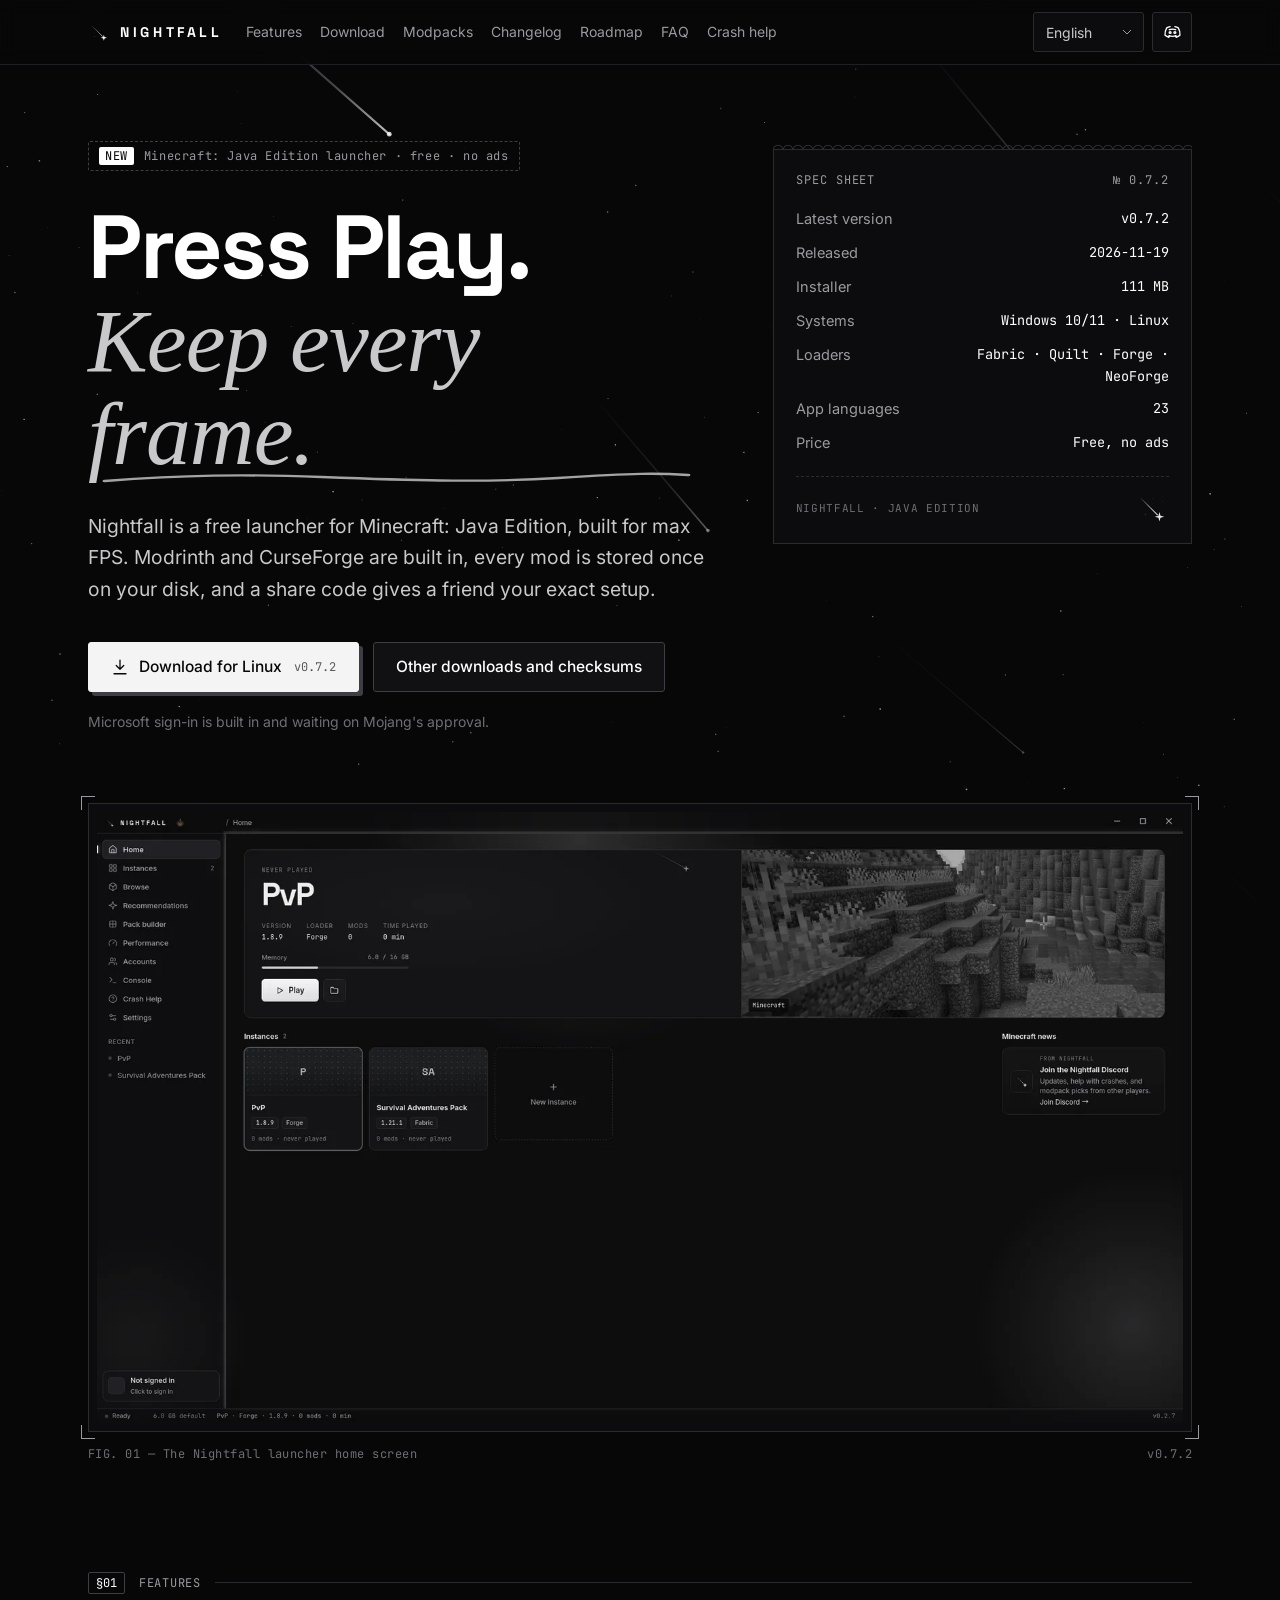
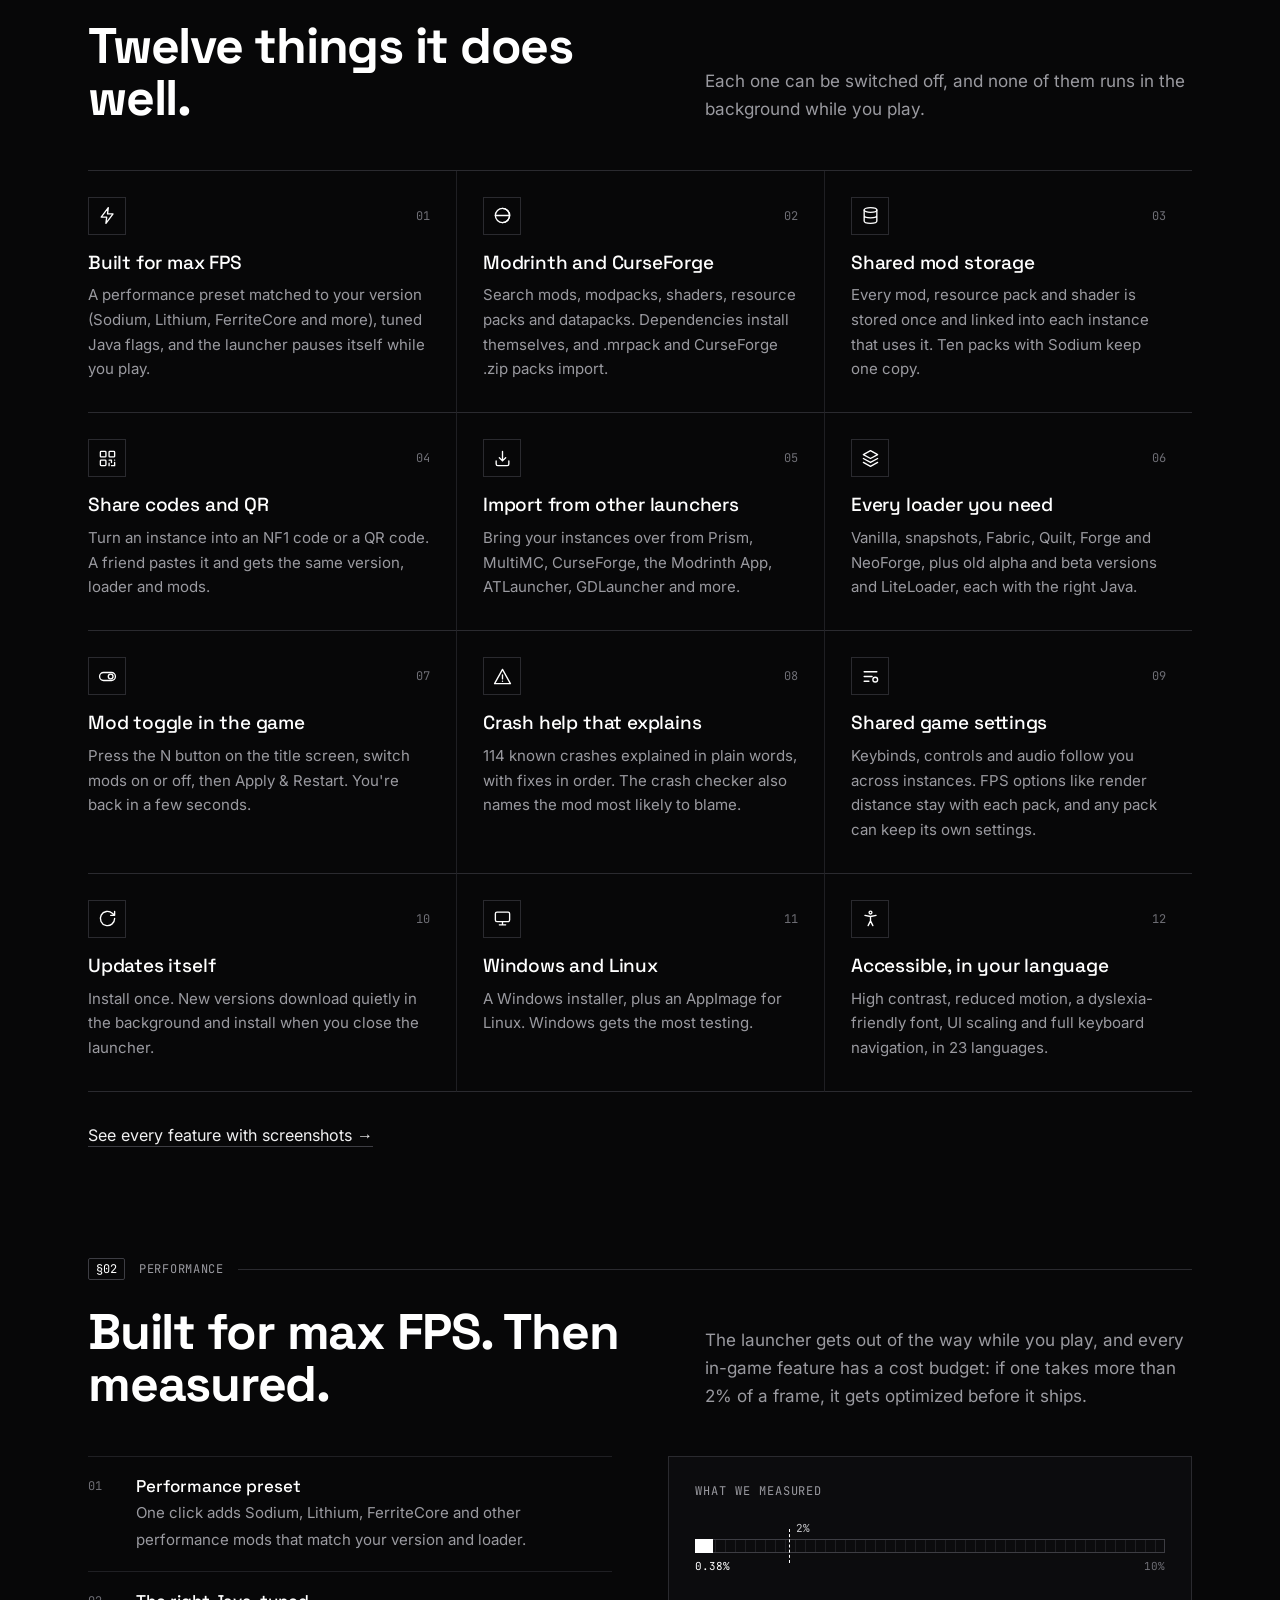
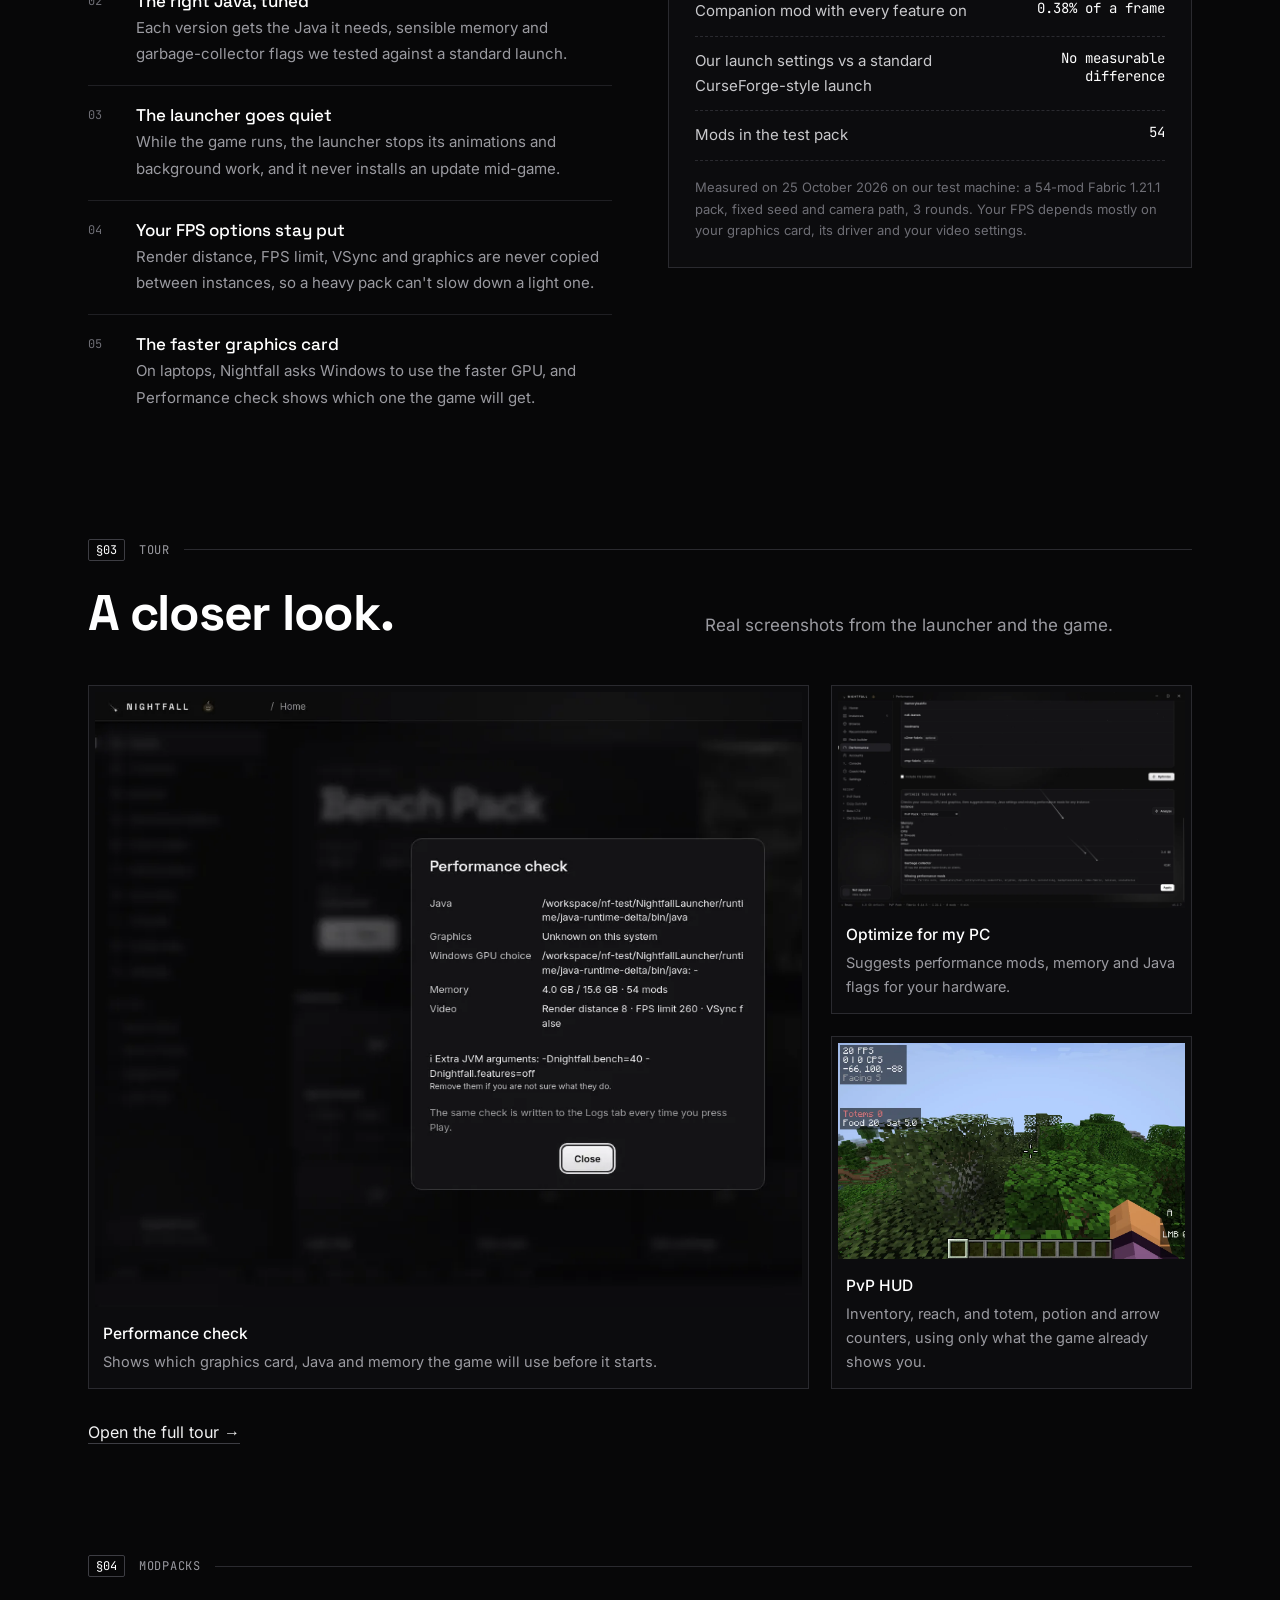
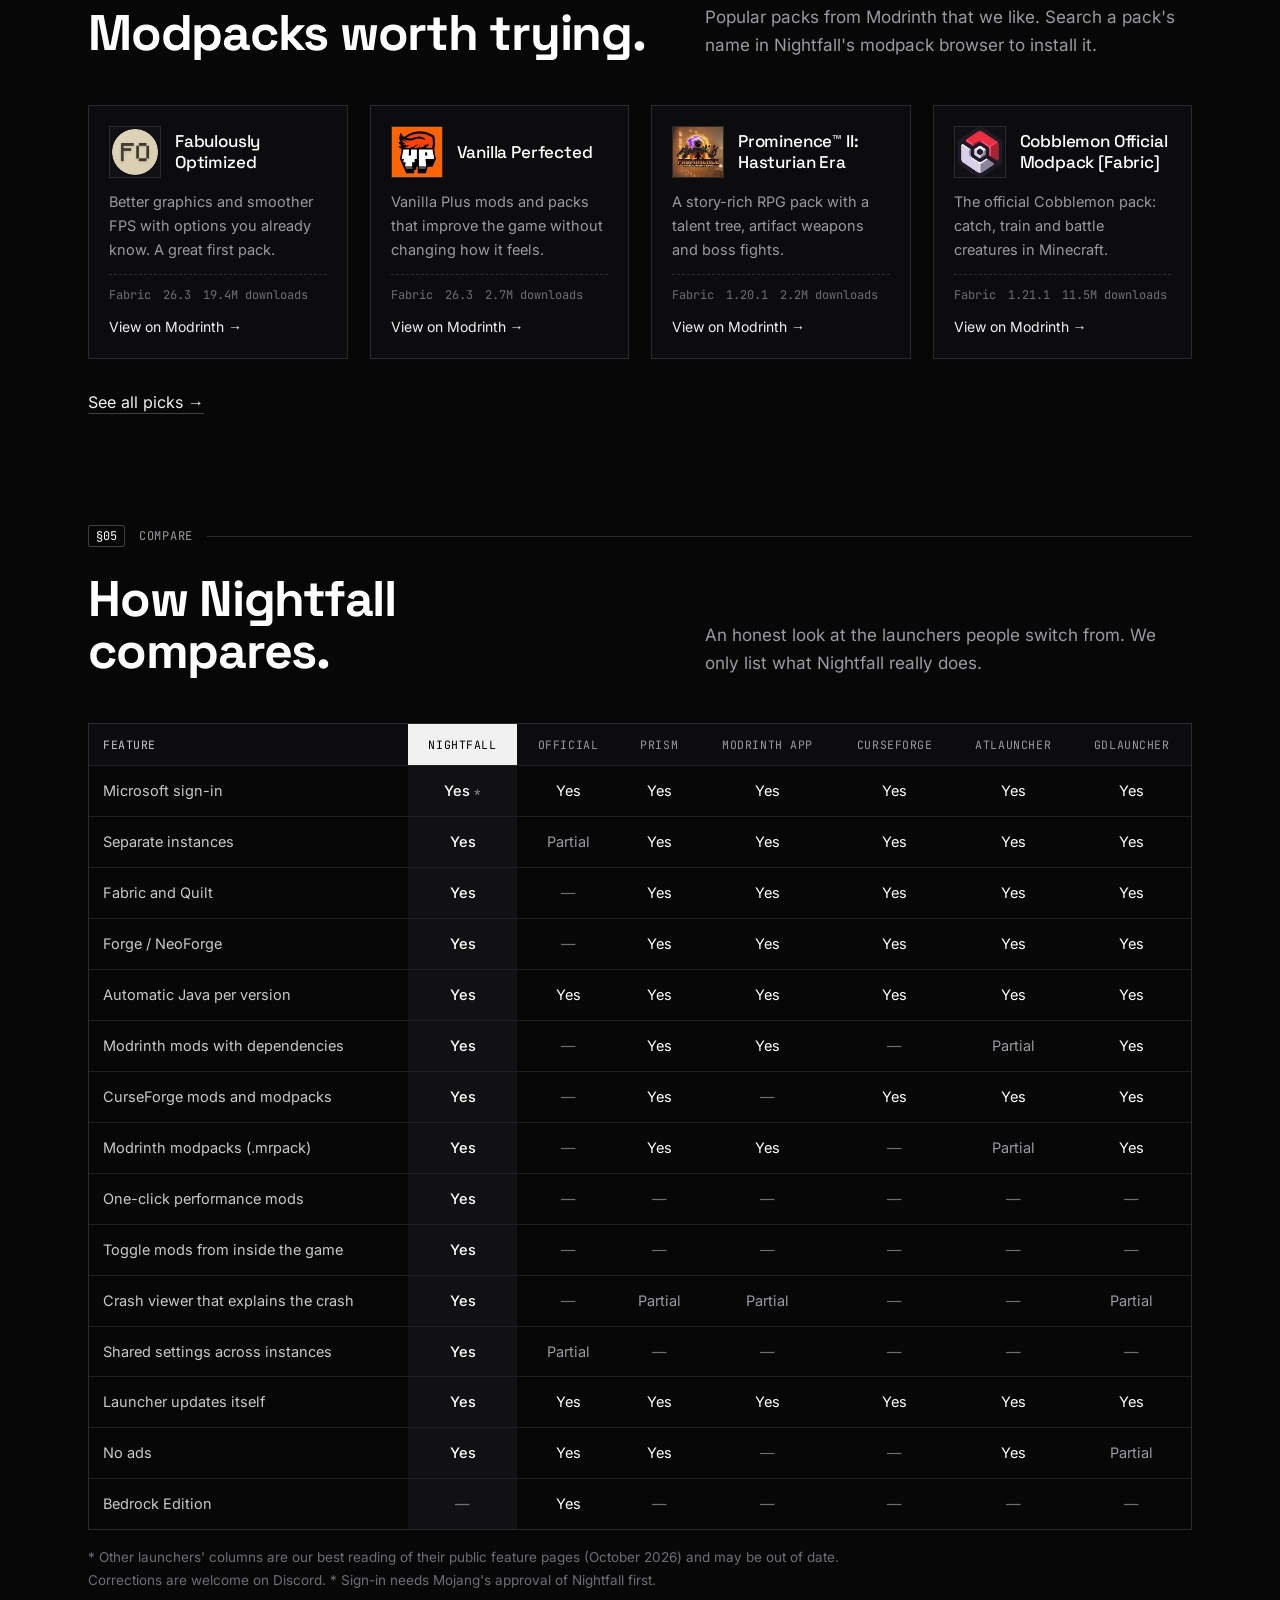
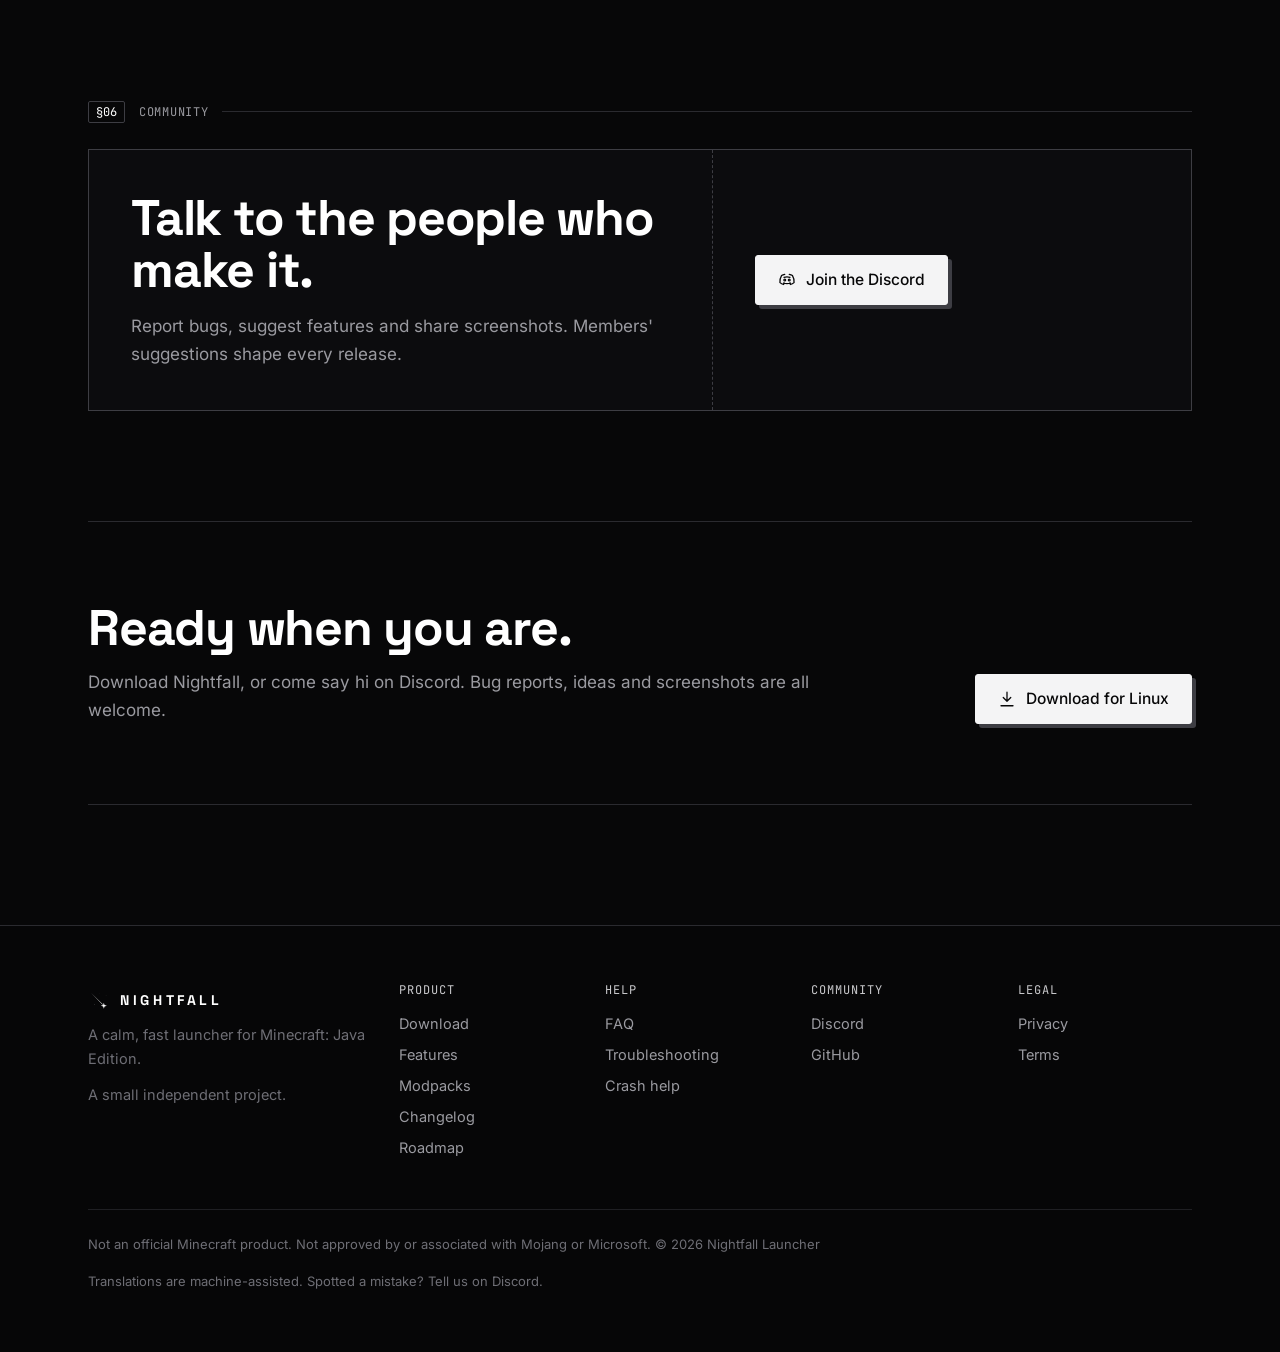
==== commit f83a36fd: "site: sync from nightfall-launcher-app@6f8d676" ====
--- a/index.html
+++ b/index.html
@@ -22,13 +22,13 @@
 <div><div class="kick rv"><b>NEW</b><span data-i18n="v3.hero.kick">Minecraft: Java Edition launcher · free · no ads</span></div>
 <h1 class="rv" data-i18n="v3.hero.title">Press Play.<br><em class="serif">Keep every frame.</em></h1>
 <p class="lead rv" data-i18n="v3.hero.lead">Nightfall is a free launcher for Minecraft: Java Edition, built for max FPS. Modrinth and CurseForge are built in, every mod is stored once on your disk, and a share code gives a friend your exact setup.</p>
-<div class="rv"><div class="cta"><a class="btn primary dl-main" href="https://github.com/CrackedRolly/nightfall-launcher/releases/download/v0.7.1/Nightfall-Launcher-0.7.1-win-x64.exe"><svg viewBox="0 0 24 24" fill="none" stroke="currentColor" stroke-width="1.7" stroke-linecap="round" stroke-linejoin="round" aria-hidden="true"><path d="M12 3v12m0 0l-5-5m5 5l5-5M4 21h16"/></svg><span class="os-win" data-i18n="v3.dl.win">Download for Windows</span><span class="os-linux" data-i18n="v3.dl.linux" hidden>Download for Linux</span><span class="sub">v<span class="ver">0.7.1</span></span></a>
+<div class="rv"><div class="cta"><a class="btn primary dl-main" href="https://github.com/CrackedRolly/nightfall-launcher/releases/download/v0.7.2/Nightfall-Launcher-0.7.2-win-x64.exe"><svg viewBox="0 0 24 24" fill="none" stroke="currentColor" stroke-width="1.7" stroke-linecap="round" stroke-linejoin="round" aria-hidden="true"><path d="M12 3v12m0 0l-5-5m5 5l5-5M4 21h16"/></svg><span class="os-win" data-i18n="v3.dl.win">Download for Windows</span><span class="os-linux" data-i18n="v3.dl.linux" hidden>Download for Linux</span><span class="sub">v<span class="ver">0.7.2</span></span></a>
 <a class="btn" href="download.html"><span data-i18n="v3.dl.other">Other downloads and checksums</span></a></div>
 <p class="elsewhere" hidden data-i18n="v3.dl.elsewhere">Nightfall runs on Windows and Linux PCs. Open this page on your computer to download it.</p></div>
 <p class="fine rv" data-i18n="hero.signin">Microsoft sign-in is built in and waiting on Mojang's approval.</p></div>
-<aside class="spec rv" aria-label="Spec sheet"><h2><span data-i18n="v3.spec.title">Spec sheet</span><span>№ <span class="ver">0.7.1</span></span></h2><dl><dt data-i18n="v3.spec.version">Latest version</dt><span class="dots"></span><dd>v<span class="ver">0.7.1</span></dd><dt data-i18n="v3.spec.released">Released</dt><span class="dots"></span><dd><span class="rel-date">2026-11-15</span></dd><dt data-i18n="v3.spec.size">Installer</dt><span class="dots"></span><dd><span class="rel-size">111 MB</span></dd><dt data-i18n="v3.spec.os">Systems</dt><span class="dots"></span><dd><span data-i18n="v3.spec.osv">Windows 10/11 · Linux</span></dd><dt data-i18n="v3.spec.loaders">Loaders</dt><span class="dots"></span><dd>Fabric · Quilt · Forge · NeoForge</dd><dt data-i18n="v3.spec.langs">App languages</dt><span class="dots"></span><dd>23</dd><dt data-i18n="v3.spec.price">Price</dt><span class="dots"></span><dd><span data-i18n="v3.spec.pricev">Free, no ads</span></dd></dl><div class="stamp"><span>Nightfall · Java Edition</span><img src="assets/star.svg" alt="" width="34" height="34"></div></aside></div>
+<aside class="spec rv" aria-label="Spec sheet"><h2><span data-i18n="v3.spec.title">Spec sheet</span><span>№ <span class="ver">0.7.2</span></span></h2><dl><dt data-i18n="v3.spec.version">Latest version</dt><span class="dots"></span><dd>v<span class="ver">0.7.2</span></dd><dt data-i18n="v3.spec.released">Released</dt><span class="dots"></span><dd><span class="rel-date">2026-11-19</span></dd><dt data-i18n="v3.spec.size">Installer</dt><span class="dots"></span><dd><span class="rel-size">111 MB</span></dd><dt data-i18n="v3.spec.os">Systems</dt><span class="dots"></span><dd><span data-i18n="v3.spec.osv">Windows 10/11 · Linux</span></dd><dt data-i18n="v3.spec.loaders">Loaders</dt><span class="dots"></span><dd>Fabric · Quilt · Forge · NeoForge</dd><dt data-i18n="v3.spec.langs">App languages</dt><span class="dots"></span><dd>23</dd><dt data-i18n="v3.spec.price">Price</dt><span class="dots"></span><dd><span data-i18n="v3.spec.pricev">Free, no ads</span></dd></dl><div class="stamp"><span>Nightfall · Java Edition</span><img src="assets/star.svg" alt="" width="34" height="34"></div></aside></div>
 <figure class="frame rv"><i></i><i></i><i></i><i></i><img src="assets/shots/home-029.webp" width="1600" height="900" alt="The Nightfall launcher home screen" data-i18n-alt="hero.shotAlt" fetchpriority="high"></figure>
-<div class="cap"><span>FIG. 01 — <span data-i18n="hero.shotAlt">The Nightfall launcher home screen</span></span><span>v0.7.1</span></div>
+<div class="cap"><span>FIG. 01 — <span data-i18n="hero.shotAlt">The Nightfall launcher home screen</span></span><span>v0.7.2</span></div>
 </div></header><section id="features"><div class="w"><div class="sh rv"><span class="no">§01</span><span class="mono" data-i18n="v3.sec.features">Features</span><i></i></div><div class="head rv"><h2 data-i18n="v3.feat.title">Twelve things it does well.</h2><p data-i18n="v3.feat.sub">Each one can be switched off, and none of them runs in the background while you play.</p></div><div class="flist"><div class="fi rv"><div class="hd"><span class="ic"><svg viewBox="0 0 24 24" fill="none" stroke="currentColor" stroke-width="1.7" stroke-linecap="round" stroke-linejoin="round" aria-hidden="true"><path d="M13 2L4 14h7l-1 8 9-12h-7z"/></svg></span><span class="n">01</span></div><h3 data-i18n="feat.perf.t">Built for max FPS</h3><p data-i18n="feat.perf.d">A performance preset matched to your version (Sodium, Lithium, FerriteCore and more), tuned Java flags, and the launcher pauses itself while you play.</p></div><div class="fi rv"><div class="hd"><span class="ic"><svg viewBox="0 0 24 24" fill="none" stroke="currentColor" stroke-width="1.7" stroke-linecap="round" stroke-linejoin="round" aria-hidden="true"><circle cx="12" cy="12" r="9"/><path d="M12 3a9 9 0 0 1 0 18M3 12h18"/></svg></span><span class="n">02</span></div><h3 data-i18n="feat.modrinth.t">Modrinth and CurseForge</h3><p data-i18n="feat.modrinth.d">Search mods, modpacks, shaders, resource packs and datapacks. Dependencies install themselves, and .mrpack and CurseForge .zip packs import.</p></div><div class="fi rv"><div class="hd"><span class="ic"><svg viewBox="0 0 24 24" fill="none" stroke="currentColor" stroke-width="1.7" stroke-linecap="round" stroke-linejoin="round" aria-hidden="true"><ellipse cx="12" cy="5" rx="8" ry="3"/><path d="M4 5v14c0 1.7 3.6 3 8 3s8-1.3 8-3V5M4 12c0 1.7 3.6 3 8 3s8-1.3 8-3"/></svg></span><span class="n">03</span></div><h3 data-i18n="feat.storage.t">Shared mod storage</h3><p data-i18n="feat.storage.d">Every mod, resource pack and shader is stored once and linked into each instance that uses it. Ten packs with Sodium keep one copy.</p></div><div class="fi rv"><div class="hd"><span class="ic"><svg viewBox="0 0 24 24" fill="none" stroke="currentColor" stroke-width="1.7" stroke-linecap="round" stroke-linejoin="round" aria-hidden="true"><rect x="3" y="3" width="7" height="7" rx="1"/><rect x="14" y="3" width="7" height="7" rx="1"/><rect x="3" y="14" width="7" height="7" rx="1"/><path d="M14 14h3v3M21 14v.01M17 21h4v-4M14 21v-3"/></svg></span><span class="n">04</span></div><h3 data-i18n="feat.share.t">Share codes and QR</h3><p data-i18n="feat.share.d">Turn an instance into an NF1 code or a QR code. A friend pastes it and gets the same version, loader and mods.</p></div><div class="fi rv"><div class="hd"><span class="ic"><svg viewBox="0 0 24 24" fill="none" stroke="currentColor" stroke-width="1.7" stroke-linecap="round" stroke-linejoin="round" aria-hidden="true"><path d="M12 3v12m0 0l-4-4m4 4l4-4"/><path d="M4 15v4a2 2 0 0 0 2 2h12a2 2 0 0 0 2-2v-4"/></svg></span><span class="n">05</span></div><h3 data-i18n="feat.import.t">Import from other launchers</h3><p data-i18n="feat.import.d">Bring your instances over from Prism, MultiMC, CurseForge, the Modrinth App, ATLauncher, GDLauncher and more.</p></div><div class="fi rv"><div class="hd"><span class="ic"><svg viewBox="0 0 24 24" fill="none" stroke="currentColor" stroke-width="1.7" stroke-linecap="round" stroke-linejoin="round" aria-hidden="true"><path d="M12 2l9 5-9 5-9-5z"/><path d="M3 12l9 5 9-5M3 17l9 5 9-5"/></svg></span><span class="n">06</span></div><h3 data-i18n="feat.loaders.t">Every loader you need</h3><p data-i18n="feat.loaders.d">Vanilla, snapshots, Fabric, Quilt, Forge and NeoForge, plus old alpha and beta versions and LiteLoader, each with the right Java.</p></div><div class="fi rv"><div class="hd"><span class="ic"><svg viewBox="0 0 24 24" fill="none" stroke="currentColor" stroke-width="1.7" stroke-linecap="round" stroke-linejoin="round" aria-hidden="true"><rect x="2" y="7" width="20" height="10" rx="5"/><circle cx="16" cy="12" r="3"/></svg></span><span class="n">07</span></div><h3 data-i18n="feat.toggle.t">Mod toggle in the game</h3><p data-i18n="feat.toggle.d">Press the N button on the title screen, switch mods on or off, then Apply & Restart. You're back in a few seconds.</p></div><div class="fi rv"><div class="hd"><span class="ic"><svg viewBox="0 0 24 24" fill="none" stroke="currentColor" stroke-width="1.7" stroke-linecap="round" stroke-linejoin="round" aria-hidden="true"><path d="M12 3l10 18H2z"/><path d="M12 10v5M12 18v.01"/></svg></span><span class="n">08</span></div><h3 data-i18n="feat.crash.t">Crash help that explains</h3><p data-i18n="feat.crash.d">114 known crashes explained in plain words, with fixes in order. The crash checker also names the mod most likely to blame.</p></div><div class="fi rv"><div class="hd"><span class="ic"><svg viewBox="0 0 24 24" fill="none" stroke="currentColor" stroke-width="1.7" stroke-linecap="round" stroke-linejoin="round" aria-hidden="true"><path d="M4 6h16M4 12h10M4 18h6"/><circle cx="18" cy="16" r="3"/></svg></span><span class="n">09</span></div><h3 data-i18n="feat.shared.t">Shared game settings</h3><p data-i18n="feat.shared.d">Keybinds, controls and audio follow you across instances. FPS options like render distance stay with each pack, and any pack can keep its own settings.</p></div><div class="fi rv"><div class="hd"><span class="ic"><svg viewBox="0 0 24 24" fill="none" stroke="currentColor" stroke-width="1.7" stroke-linecap="round" stroke-linejoin="round" aria-hidden="true"><path d="M21 12a9 9 0 1 1-3-6.7L21 8M21 3v5h-5"/></svg></span><span class="n">10</span></div><h3 data-i18n="feat.update.t">Updates itself</h3><p data-i18n="feat.update.d">Install once. New versions download quietly in the background and install when you close the launcher.</p></div><div class="fi rv"><div class="hd"><span class="ic"><svg viewBox="0 0 24 24" fill="none" stroke="currentColor" stroke-width="1.7" stroke-linecap="round" stroke-linejoin="round" aria-hidden="true"><rect x="3" y="4" width="18" height="12" rx="2"/><path d="M8 20h8M12 16v4"/></svg></span><span class="n">11</span></div><h3 data-i18n="feat.linux.t">Windows and Linux</h3><p data-i18n="feat.linux.d">A Windows installer, plus an AppImage for Linux. Windows gets the most testing.</p></div><div class="fi rv"><div class="hd"><span class="ic"><svg viewBox="0 0 24 24" fill="none" stroke="currentColor" stroke-width="1.7" stroke-linecap="round" stroke-linejoin="round" aria-hidden="true"><circle cx="12" cy="4.5" r="1.8"/><path d="M5 8l7 1.5L19 8M12 9.5V15l-3 6M12 15l3 6"/></svg></span><span class="n">12</span></div><h3 data-i18n="feat.access.t">Accessible, in your language</h3><p data-i18n="feat.access.d">High contrast, reduced motion, a dyslexia-friendly font, UI scaling and full keyboard navigation, in 23 languages.</p></div></div>
 <p class="more rv"><a class="lnk arrow" href="features.html" data-i18n="v3.feat.all">See every feature with screenshots</a></p></div></section><section id="fps"><div class="w"><div class="sh rv"><span class="no">§02</span><span class="mono" data-i18n="v3.sec.fps">Performance</span><i></i></div><div class="head rv"><h2 data-i18n="v3.fps.title">Built for max FPS. Then measured.</h2><p data-i18n="v3.fps.lead">The launcher gets out of the way while you play, and every in-game feature has a cost budget: if one takes more than 2% of a frame, it gets optimized before it ships.</p></div>
 <div class="fps"><ol class="plist rv"><li><b data-i18n="v3.fps.p1.t">Performance preset</b><span data-i18n="v3.fps.p1.d">One click adds Sodium, Lithium, FerriteCore and other performance mods that match your version and loader.</span></li><li><b data-i18n="v3.fps.p2.t">The right Java, tuned</b><span data-i18n="v3.fps.p2.d">Each version gets the Java it needs, sensible memory and garbage-collector flags we tested against a standard launch.</span></li><li><b data-i18n="v3.fps.p3.t">The launcher goes quiet</b><span data-i18n="v3.fps.p3.d">While the game runs, the launcher stops its animations and background work, and it never installs an update mid-game.</span></li><li><b data-i18n="v3.fps.p4.t">Your FPS options stay put</b><span data-i18n="v3.fps.p4.d">Render distance, FPS limit, VSync and graphics are never copied between instances, so a heavy pack can't slow down a light one.</span></li><li><b data-i18n="v3.fps.p5.t">The faster graphics card</b><span data-i18n="v3.fps.p5.d">On laptops, Nightfall asks Windows to use the faster GPU, and Performance check shows which one the game will get.</span></li></ol>
@@ -41,7 +41,7 @@
 <div class="strip lead"><figure class="rv"><img src="assets/shots/tour/perfcheck.webp" loading="lazy" width="1440" height="900" alt="Performance check" data-i18n-alt="tour.perfcheck.t"><figcaption><b data-i18n="tour.perfcheck.t">Performance check</b><span data-i18n="tour.perfcheck.d">Shows which graphics card, Java and memory the game will use before it starts.</span></figcaption></figure><figure class="rv"><img src="assets/shots/tour/optimize.webp" loading="lazy" width="1440" height="900" alt="Optimize for my PC" data-i18n-alt="tour.optimize.t"><figcaption><b data-i18n="tour.optimize.t">Optimize for my PC</b><span data-i18n="tour.optimize.d">Suggests performance mods, memory and Java flags for your hardware.</span></figcaption></figure><figure class="rv"><img src="assets/shots/tour/pvphud.webp" loading="lazy" width="1440" height="900" alt="PvP HUD" data-i18n-alt="tour.pvphud.t"><figcaption><b data-i18n="tour.pvphud.t">PvP HUD</b><span data-i18n="tour.pvphud.d">Inventory, reach, and totem, potion and arrow counters, using only what the game already shows you.</span></figcaption></figure></div>
 <p class="more rv"><a class="lnk arrow" href="features.html" data-i18n="v3.tour.more">Open the full tour</a></p></div></section><section id="modpacks"><div class="w"><div class="sh rv"><span class="no">§04</span><span class="mono" data-i18n="v3.sec.modpacks">Modpacks</span><i></i></div><div class="head rv"><h2 data-i18n="v3.mp.title">Modpacks worth trying.</h2><p data-i18n="v3.mp.sub">Popular packs from Modrinth that we like. Search a pack's name in Nightfall's modpack browser to install it.</p></div>
 <div class="packs"><a class="pack rv" href="https://modrinth.com/modpack/fabulously-optimized" rel="noopener" data-slug="fabulously-optimized"><div class="top"><img src="assets/packs/fabulously-optimized.webp" width="52" height="52" alt="" loading="lazy"><h3>Fabulously Optimized</h3></div>
-<p data-i18n="v3.mp.fo">Better graphics and smoother FPS with options you already know. A great first pack.</p><div class="meta"><span class="ld">Fabric</span><span class="gv">26.3</span><span><span class="dls">19.3M</span> <span data-i18n="v3.mp.dls">downloads</span></span></div>
+<p data-i18n="v3.mp.fo">Better graphics and smoother FPS with options you already know. A great first pack.</p><div class="meta"><span class="ld">Fabric</span><span class="gv">26.3</span><span><span class="dls">19.4M</span> <span data-i18n="v3.mp.dls">downloads</span></span></div>
 <span class="go arrow" data-i18n="v3.mp.open">View on Modrinth</span></a><a class="pack rv" href="https://modrinth.com/modpack/vanilla-perfected" rel="noopener" data-slug="vanilla-perfected"><div class="top"><img src="assets/packs/vanilla-perfected.webp" width="52" height="52" alt="" loading="lazy"><h3>Vanilla Perfected</h3></div>
 <p data-i18n="v3.mp.vp">Vanilla Plus mods and packs that improve the game without changing how it feels.</p><div class="meta"><span class="ld">Fabric</span><span class="gv">26.3</span><span><span class="dls">2.7M</span> <span data-i18n="v3.mp.dls">downloads</span></span></div>
 <span class="go arrow" data-i18n="v3.mp.open">View on Modrinth</span></a><a class="pack rv" href="https://modrinth.com/modpack/prominence-2-fabric" rel="noopener" data-slug="prominence-2-fabric"><div class="top"><img src="assets/packs/prominence-2-fabric.webp" width="52" height="52" alt="" loading="lazy"><h3>Prominence™ II: Hasturian Era</h3></div>
@@ -56,7 +56,7 @@
 <div class="side"><div class="count" id="dc-count" hidden><div class="on"><b id="dc-on">0</b><span data-i18n="v3.dc.online">online now</span></div><div><b id="dc-all">0</b><span data-i18n="v3.dc.members">members</span></div></div>
 <div><a class="btn primary" href="https://discord.gg/PGanscBPUt" rel="noopener"><svg viewBox="0 0 24 24" fill="none" stroke="currentColor" stroke-width="1.7" stroke-linecap="round" stroke-linejoin="round" aria-hidden="true"><path d="M8 8.5c2.6-.9 5.4-.9 8 0M7.5 16c2.9 1.2 6.1 1.2 9 0M9 4.5c-1.6.3-3 .8-4.3 1.6C2.8 9.3 2.3 12.4 2.6 15.5c1.5 1.2 3.1 2 4.8 2.5l1-1.8M15 4.5c1.6.3 3 .8 4.3 1.6 1.9 3.2 2.4 6.3 2.1 9.4-1.5 1.2-3.1 2-4.8 2.5l-1-1.8"/><circle cx="9" cy="12" r="1.2"/><circle cx="15" cy="12" r="1.2"/></svg><span data-i18n="v3.dc.join">Join the Discord</span></a></div></div>
 </div></div></section><section><div class="w"><div class="band rv"><div><h2 data-i18n="band.title">Ready when you are.</h2><p data-i18n="band.text">Download Nightfall, or come say hi on Discord. Bug reports, ideas and screenshots are all welcome.</p></div>
-<div class="cta"><a class="btn primary dl-main" href="https://github.com/CrackedRolly/nightfall-launcher/releases/download/v0.7.1/Nightfall-Launcher-0.7.1-win-x64.exe"><svg viewBox="0 0 24 24" fill="none" stroke="currentColor" stroke-width="1.7" stroke-linecap="round" stroke-linejoin="round" aria-hidden="true"><path d="M12 3v12m0 0l-5-5m5 5l5-5M4 21h16"/></svg><span class="os-win" data-i18n="v3.dl.win">Download for Windows</span><span class="os-linux" data-i18n="v3.dl.linux" hidden>Download for Linux</span></a></div></div></div></section></main><footer><div class="w">
+<div class="cta"><a class="btn primary dl-main" href="https://github.com/CrackedRolly/nightfall-launcher/releases/download/v0.7.2/Nightfall-Launcher-0.7.2-win-x64.exe"><svg viewBox="0 0 24 24" fill="none" stroke="currentColor" stroke-width="1.7" stroke-linecap="round" stroke-linejoin="round" aria-hidden="true"><path d="M12 3v12m0 0l-5-5m5 5l5-5M4 21h16"/></svg><span class="os-win" data-i18n="v3.dl.win">Download for Windows</span><span class="os-linux" data-i18n="v3.dl.linux" hidden>Download for Linux</span></a></div></div></div></section></main><footer><div class="w">
 <div><a class="brand" href="./"><img src="assets/star.svg" alt="" width="22" height="22"><span>NIGHTFALL</span></a><p data-i18n="foot.tagline">A calm, fast launcher for Minecraft: Java Edition.</p><p data-i18n="v3.foot.made">A small independent project.</p></div>
 <div><h4 data-i18n="foot.product">Product</h4><a href="download.html" data-i18n="nav.download">Download</a><a href="features.html" data-i18n="nav.features">Features</a><a href="modpacks.html" data-i18n="nav.modpacks">Modpacks</a><a href="changelog.html" data-i18n="nav.changelog">Changelog</a><a href="roadmap.html" data-i18n="nav.roadmap">Roadmap</a></div>
 <div><h4 data-i18n="v3.foot.help">Help</h4><a href="faq.html" data-i18n="nav.faq">FAQ</a><a href="faq.html#troubleshooting" data-i18n="v3.ts.title">Troubleshooting</a><a href="crash-help.html" data-i18n="nav.crash">Crash help</a></div>
